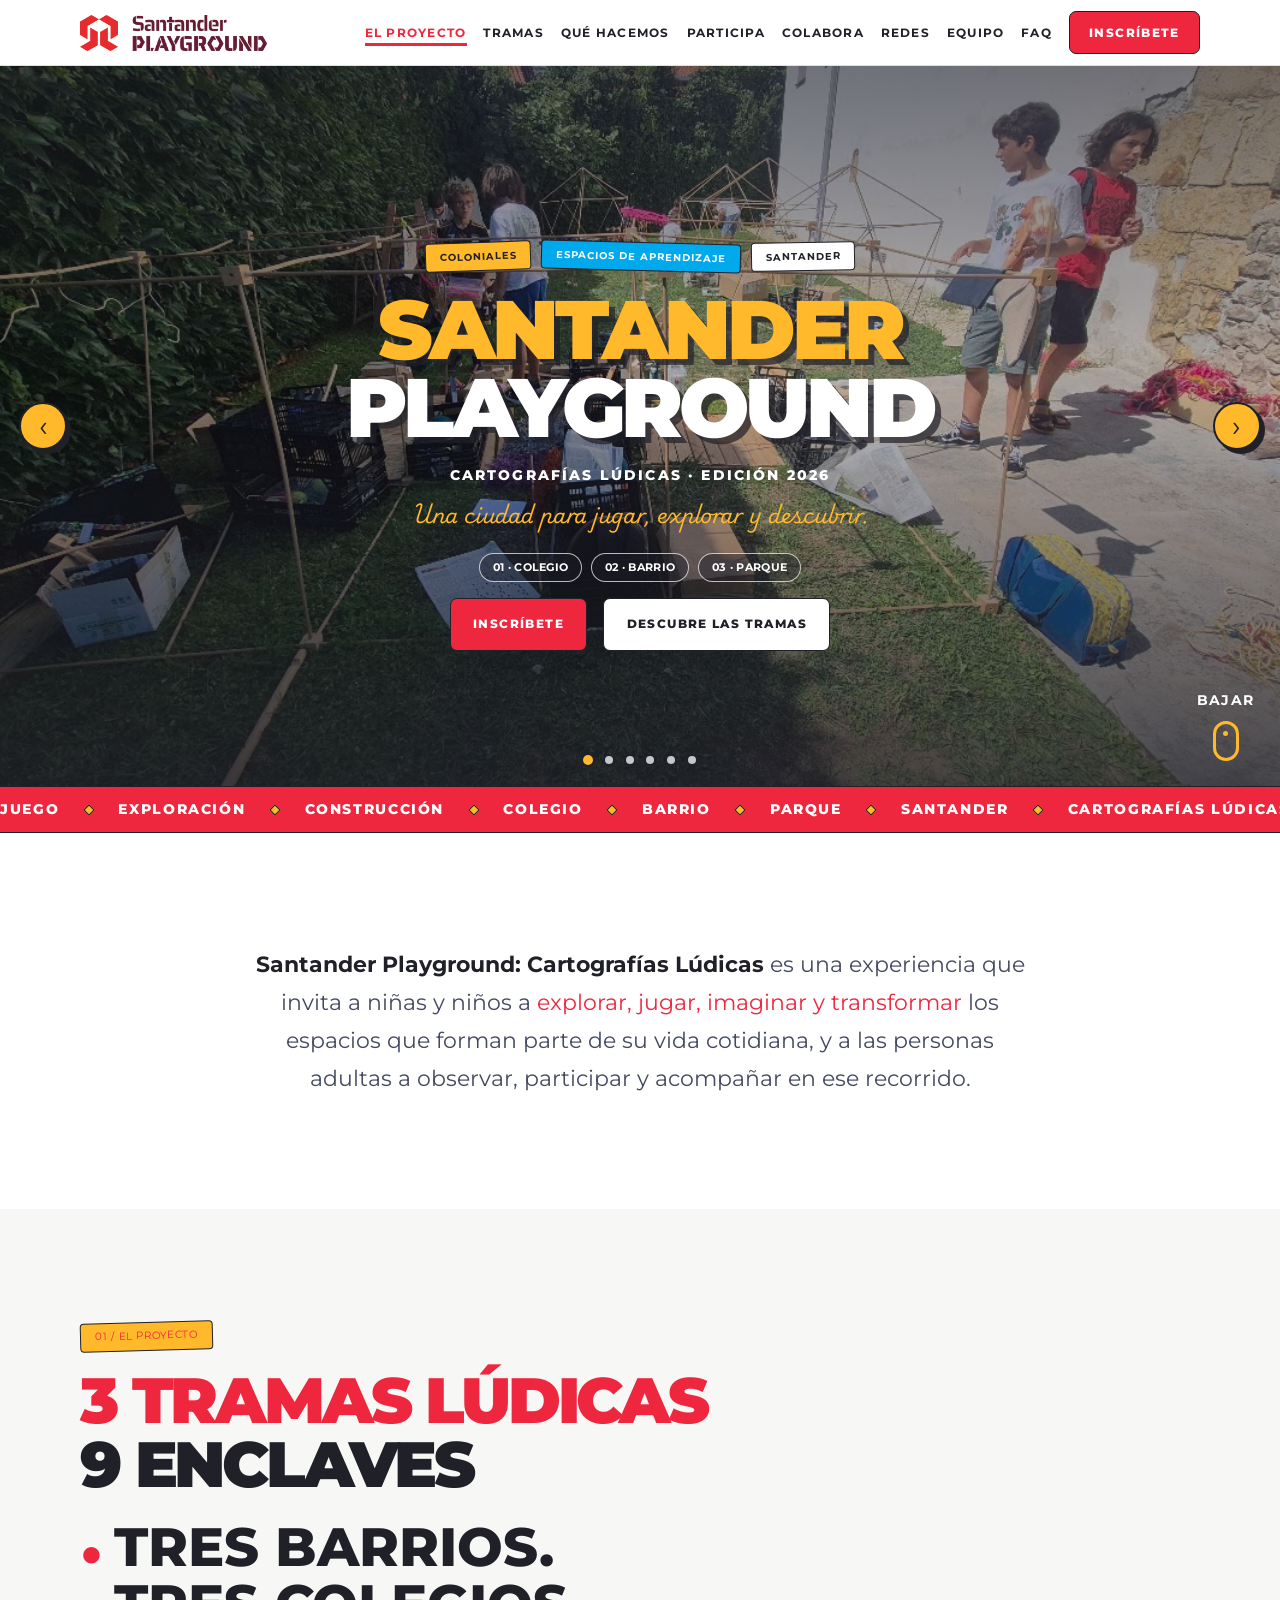
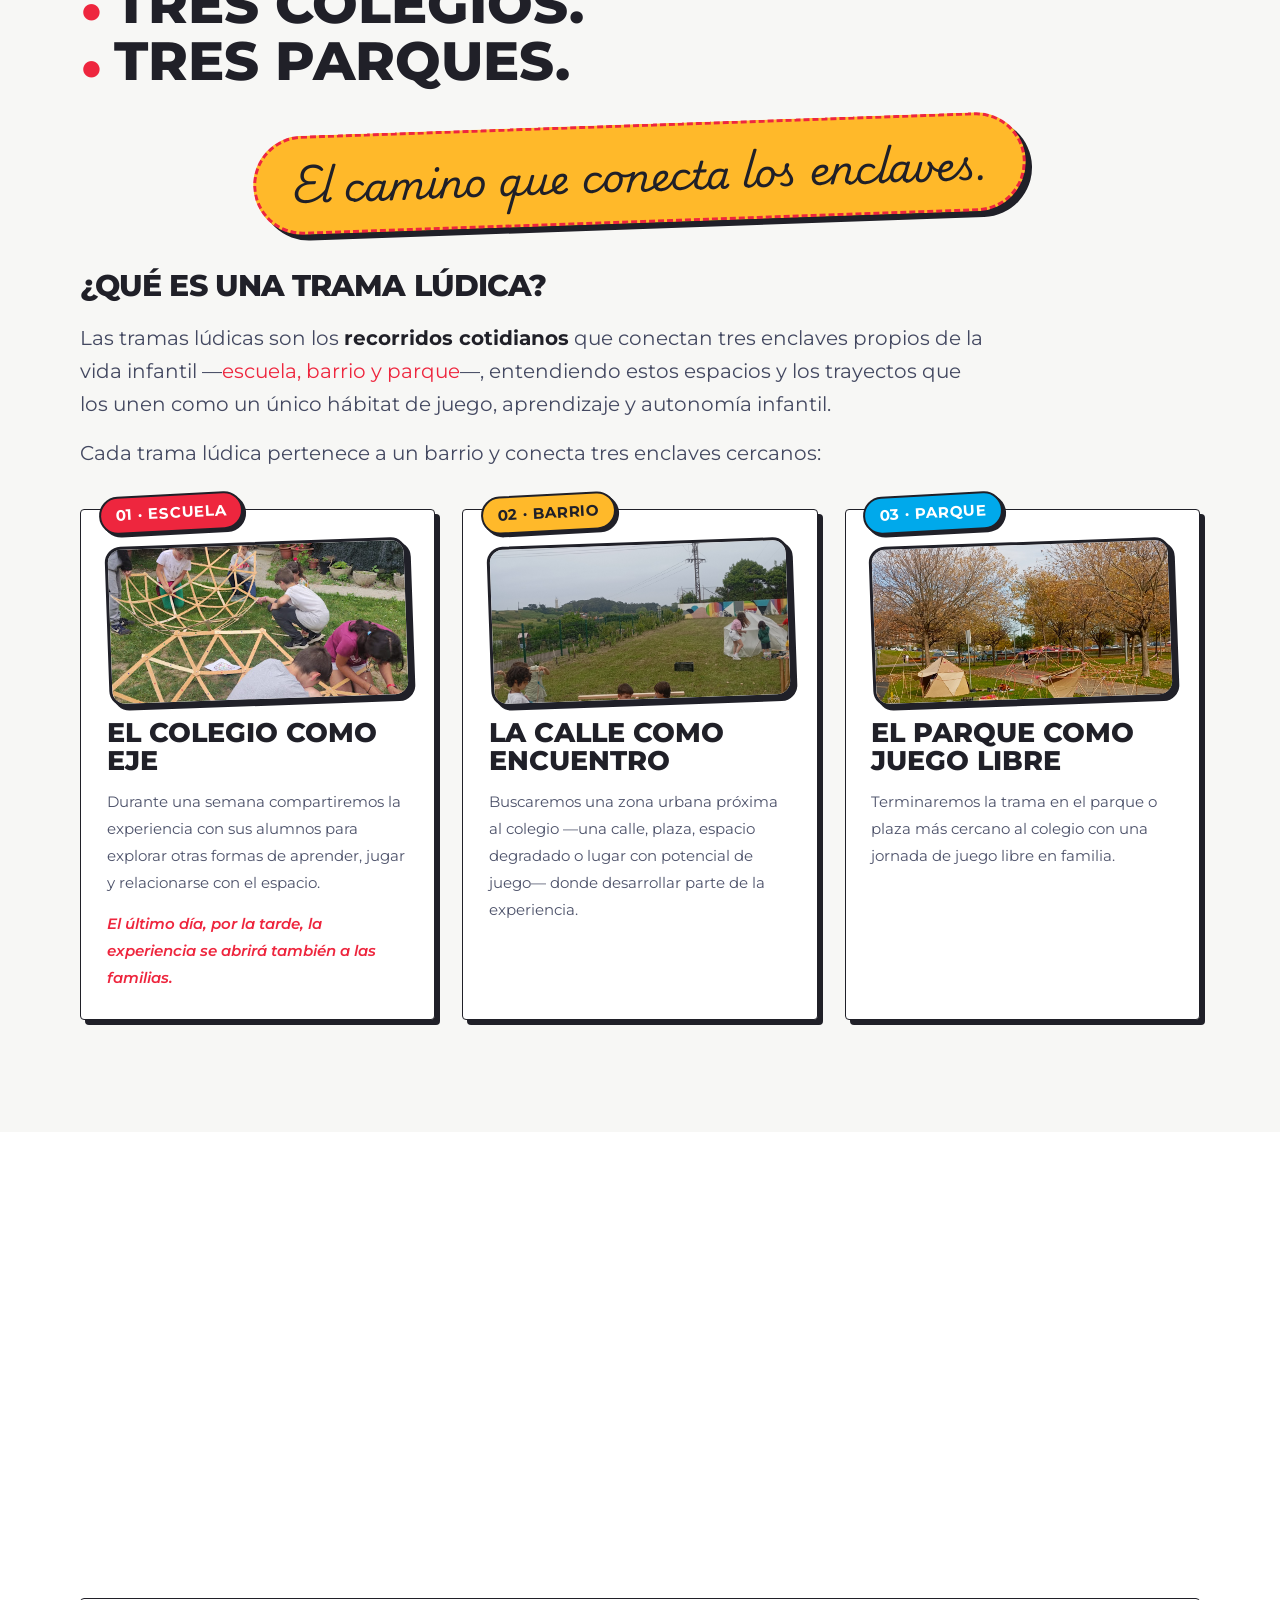
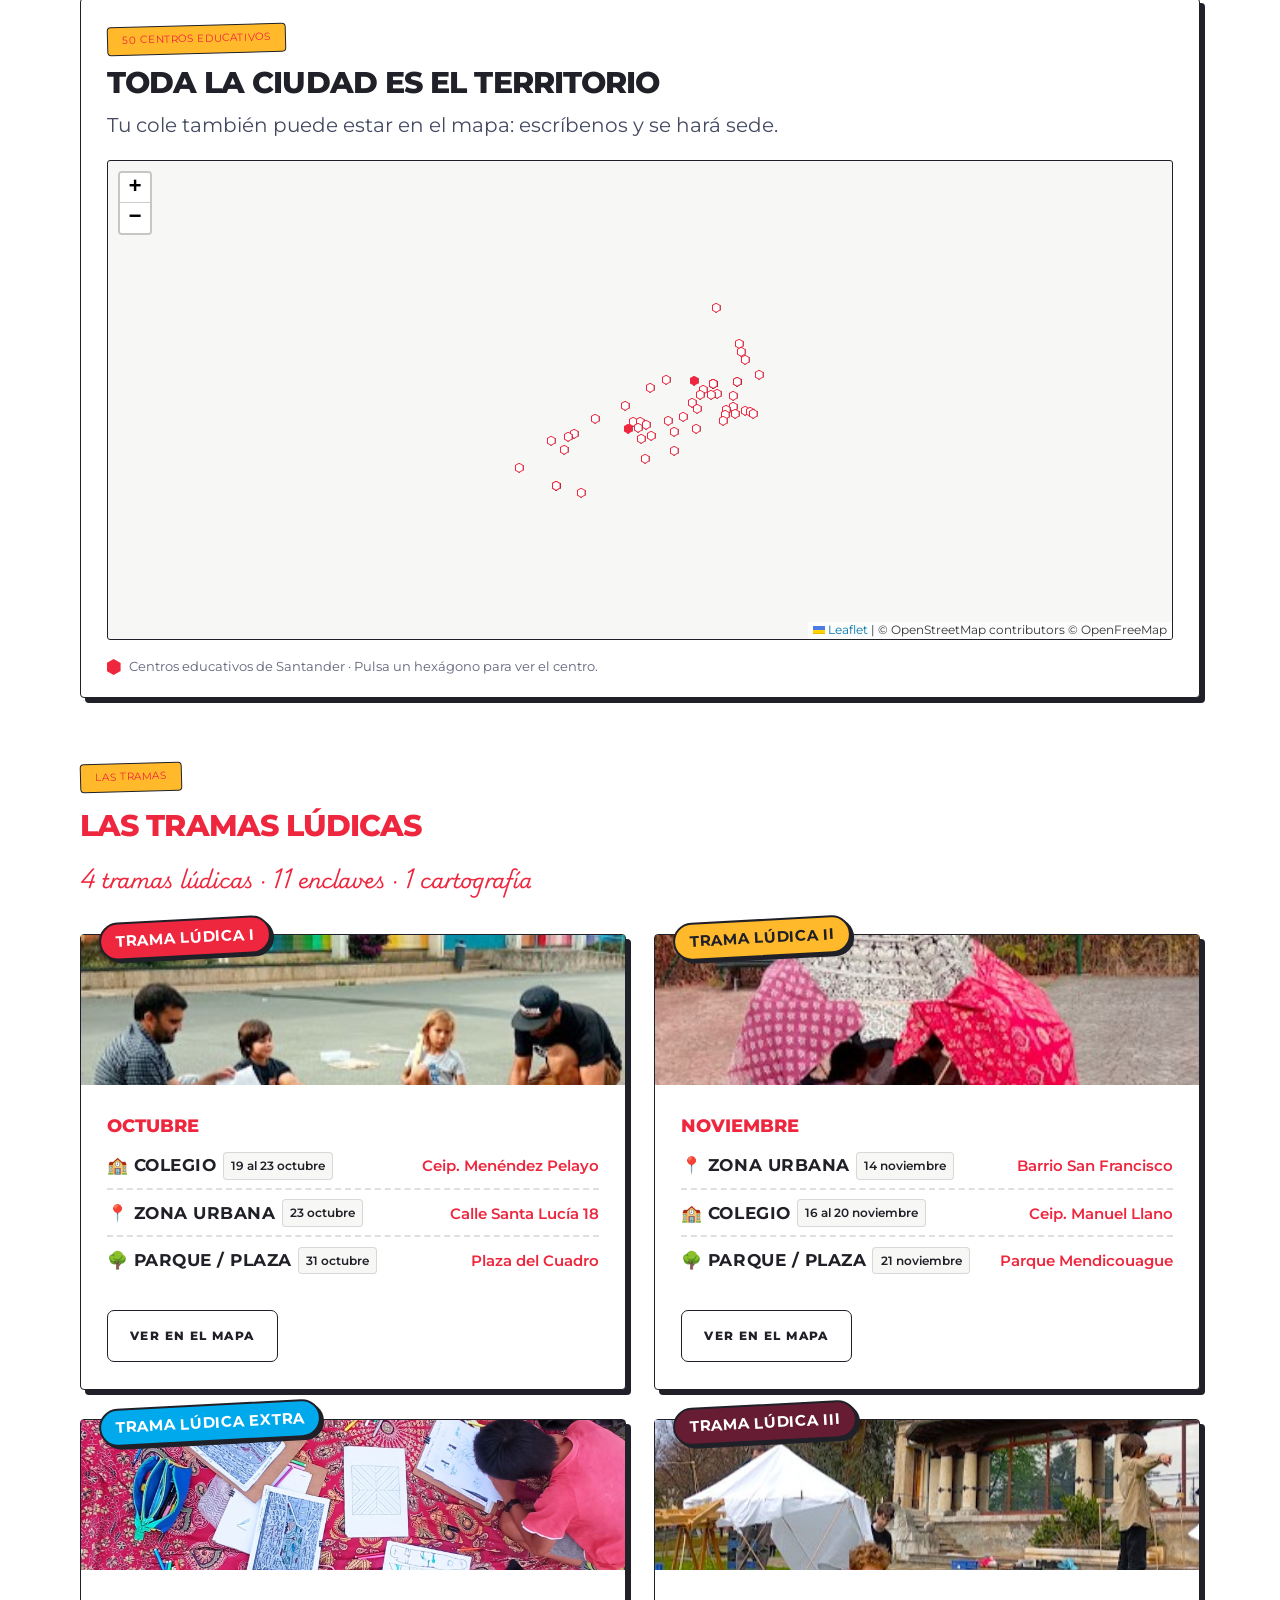
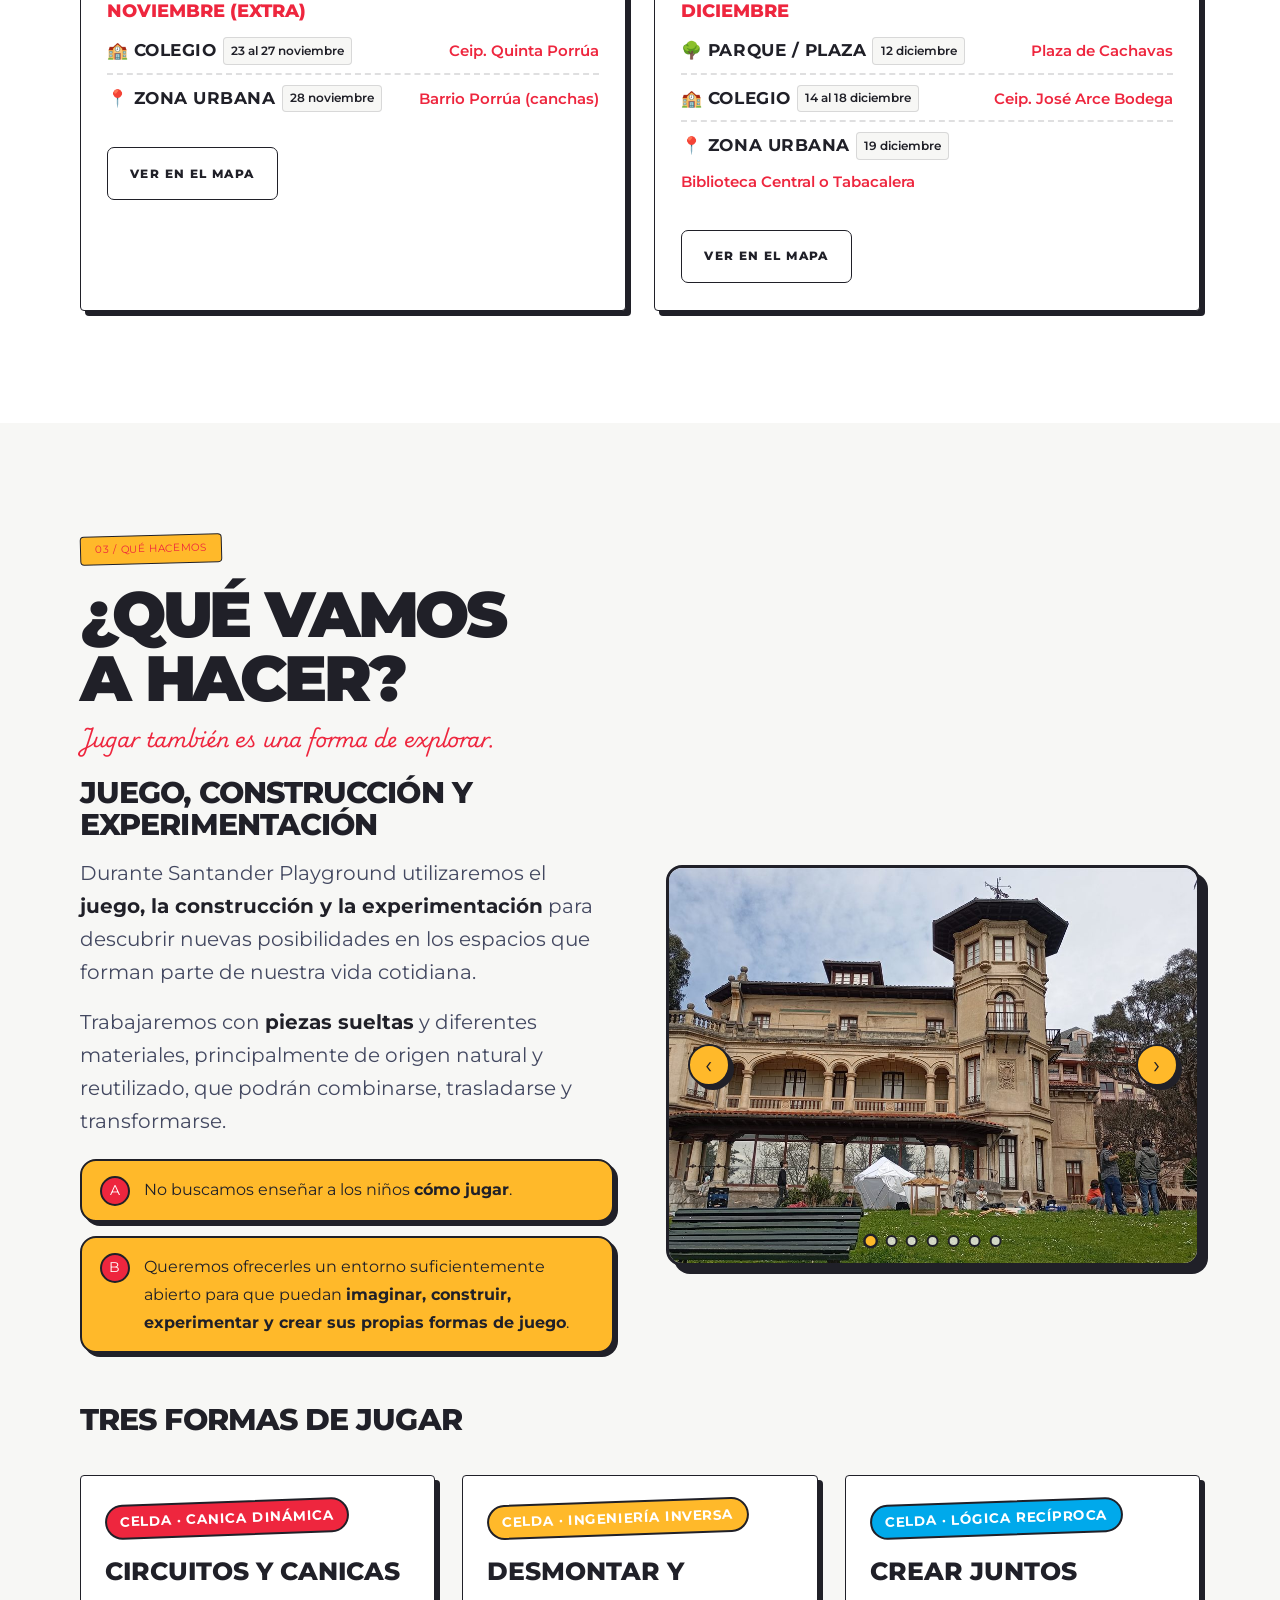
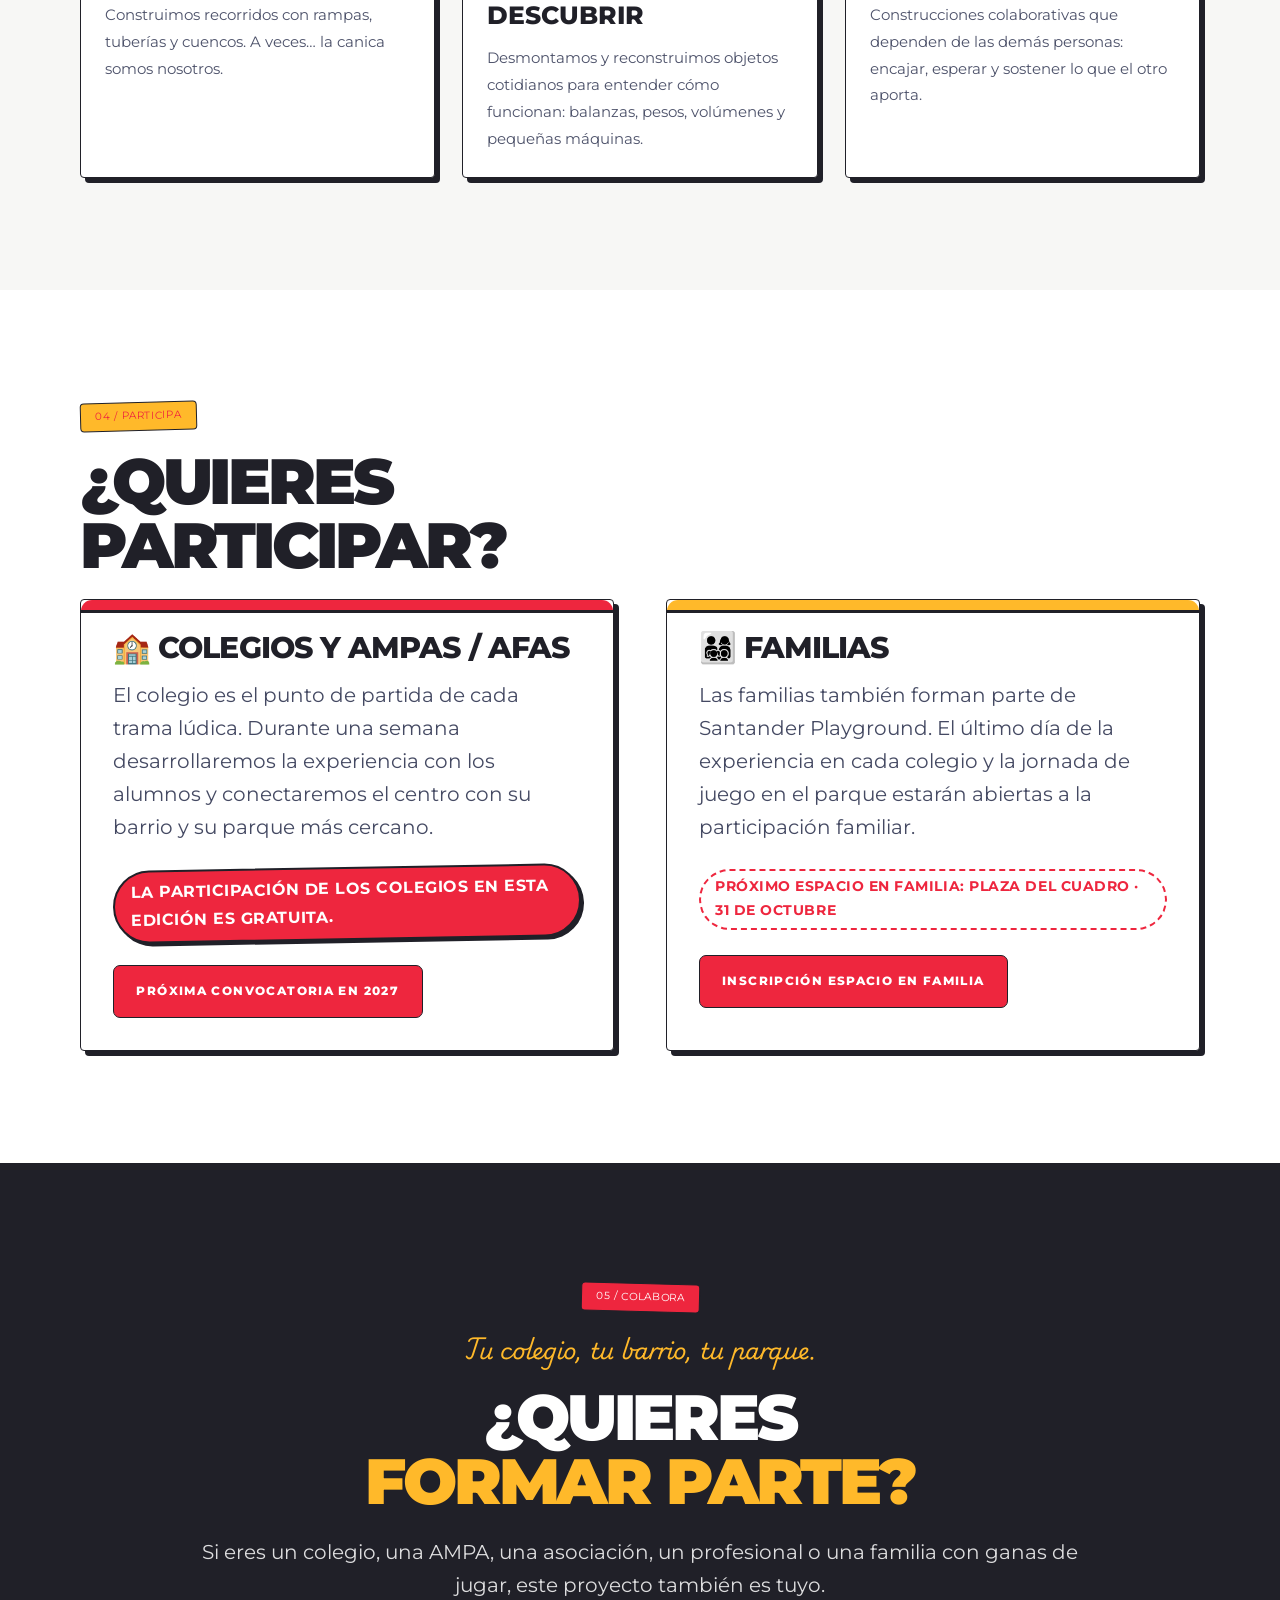
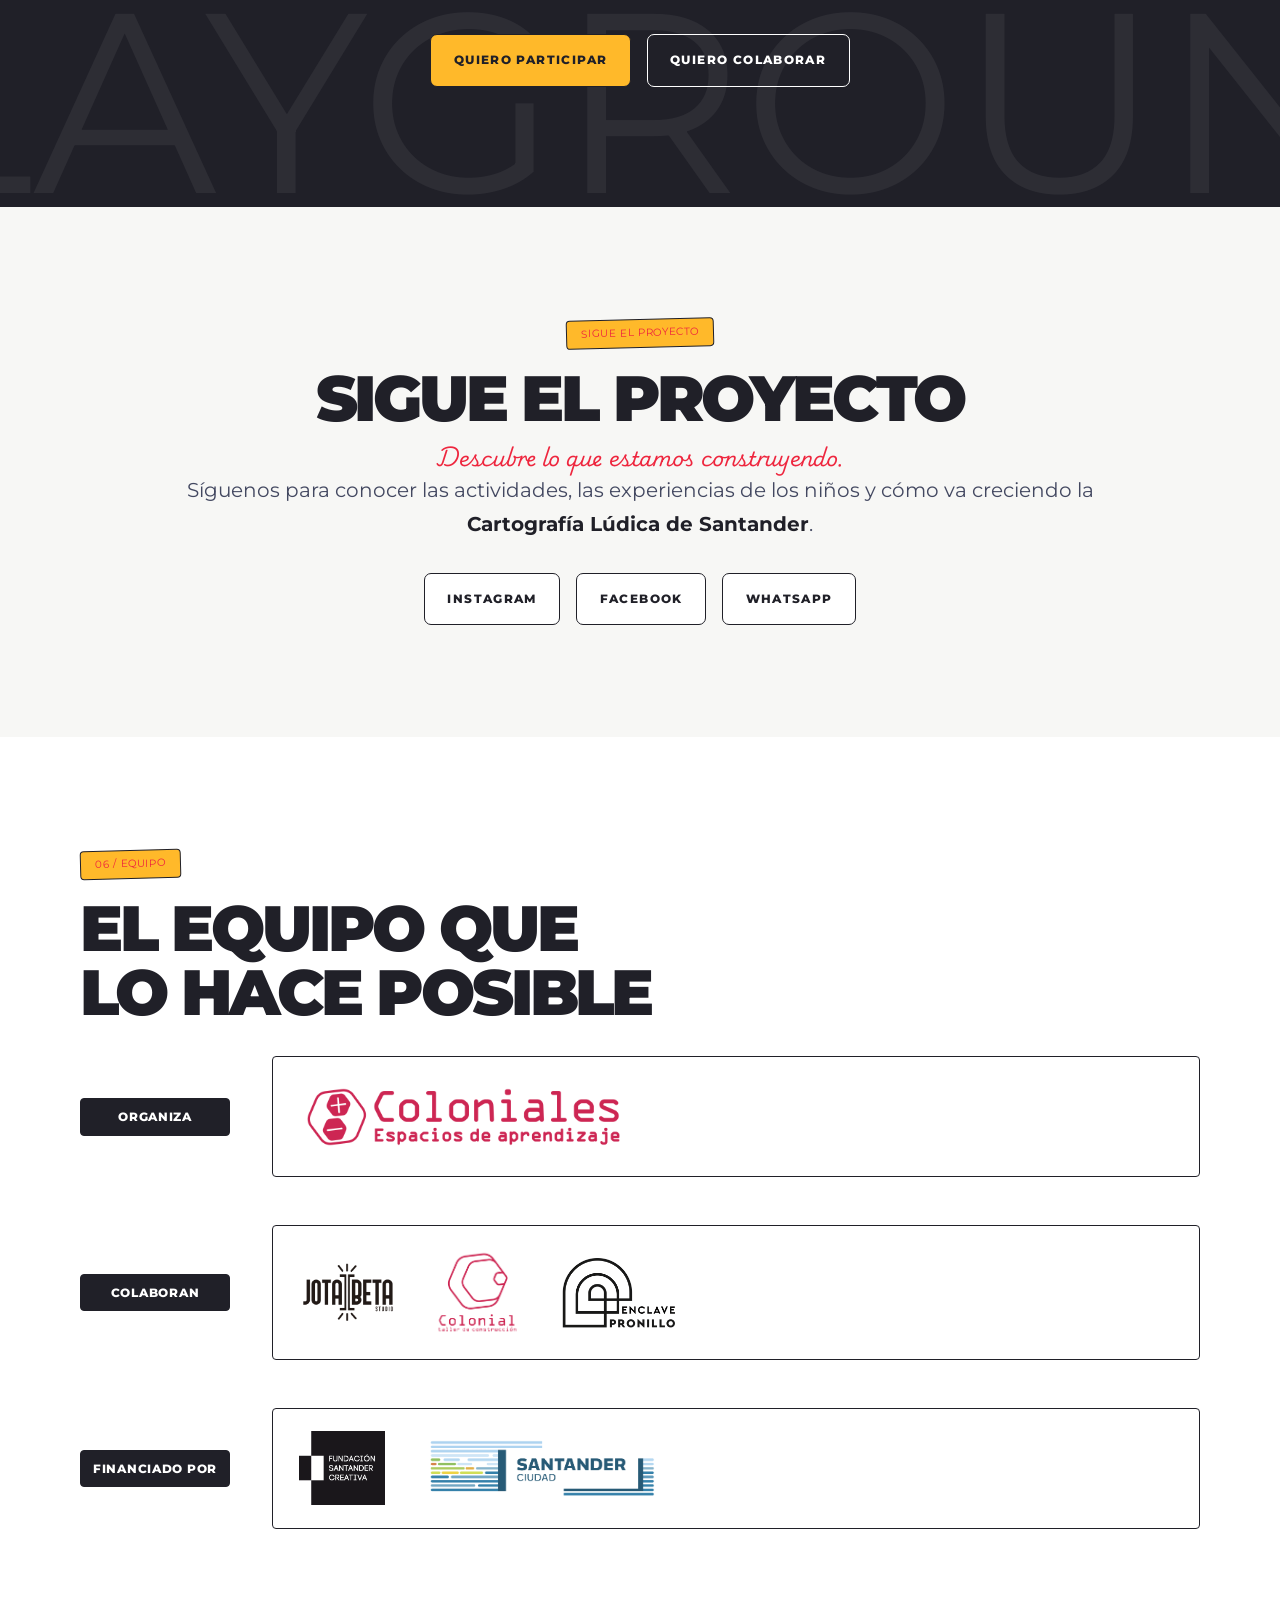
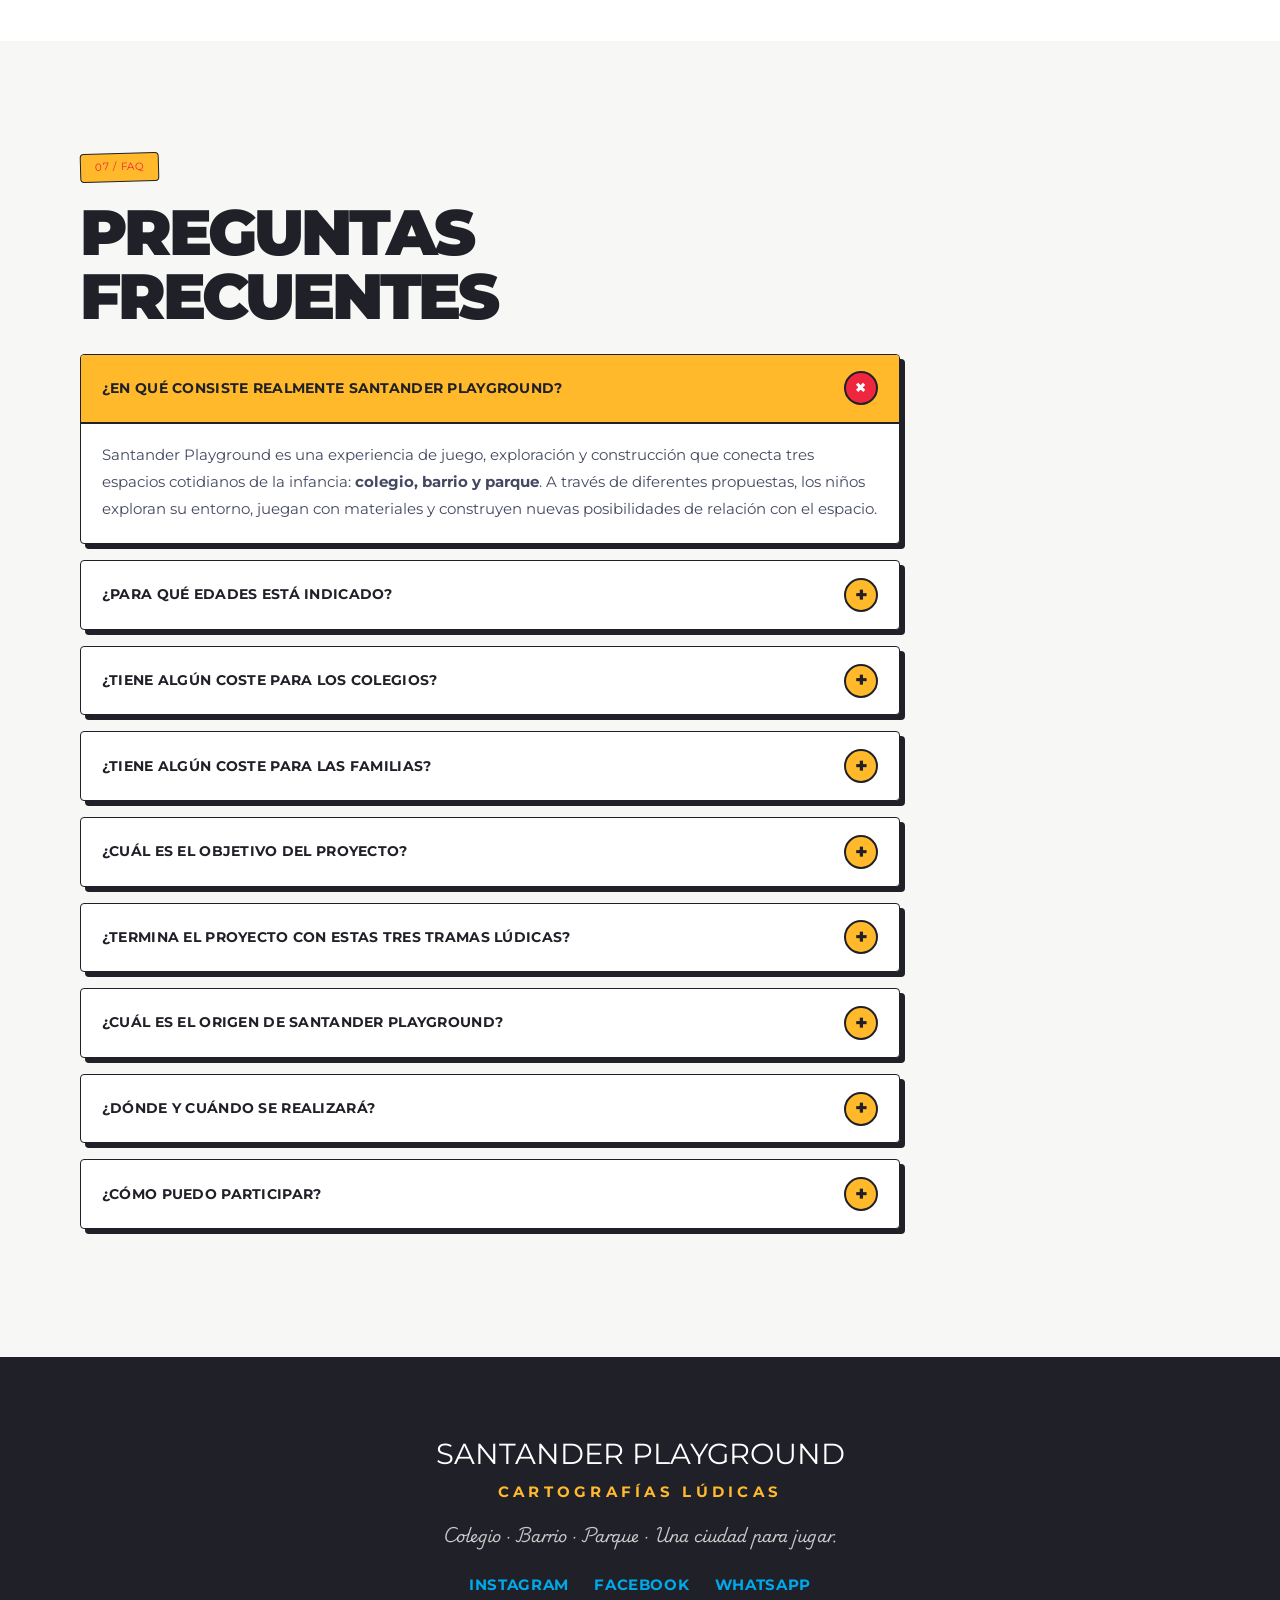
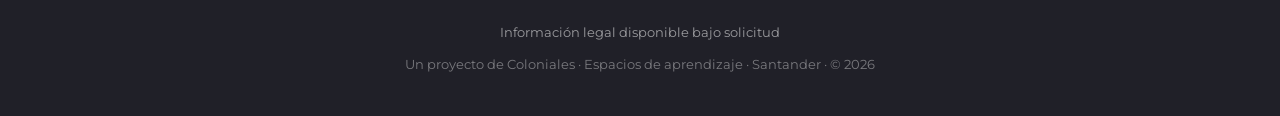
==== index.html @ 3231b9d2 "Actualizar logo, paleta de colores y tramas ludicas en formato 2x2" ====
<!DOCTYPE html>
<html lang="es">
<head>
  <meta charset="UTF-8">
  <!-- Google Tag Manager -->
  <script>(function(w,d,s,l,i){w[l]=w[l]||[];w[l].push({'gtm.start':
  new Date().getTime(),event:'gtm.js'});var f=d.getElementsByTagName(s)[0],
  j=d.createElement(s),dl=l!='dataLayer'?'&l='+l:'';j.async=true;j.src=
  'https://www.googletagmanager.com/gtm.js?id='+i+dl;f.parentNode.insertBefore(j,f);
  })(window,document,'script','dataLayer','GTM-P7KL7NVS');</script>
  <!-- End Google Tag Manager -->
  <meta name="viewport" content="width=device-width, initial-scale=1.0">
  <title>Santander Playground | Cartografías lúdicas en Santander</title>
  <meta name="description" content="Santander Playground convierte colegio, barrio y parque en espacios para jugar, explorar y construir. Descubre las Cartografías Lúdicas de Santander.">
  <meta name="theme-color" content="#ee263e">
  <link rel="icon" type="image/jpeg" href="img/favicon santanderplayground.jpg">
  <meta property="og:locale" content="es_ES">
  <meta property="og:title" content="Santander Playground · Cartografías Lúdicas">
  <meta property="og:description" content="Una ciudad para jugar, explorar y construir conectando colegio, barrio y parque en Santander.">
  <meta property="og:type" content="website">
  <link rel="preconnect" href="https://fonts.googleapis.com">
  <link rel="preconnect" href="https://fonts.gstatic.com" crossorigin>
  <link href="https://fonts.googleapis.com/css2?family=Montserrat:wght@400;500;600;700;800;900&family=Playwrite+NO:wght@300;400;500&display=swap" rel="stylesheet">
  <link rel="stylesheet" href="vendor/leaflet.css">
  <link rel="stylesheet" href="styles.css">
  <noscript><style>.spg-reveal { opacity: 1; transform: none; }</style></noscript>
</head>
<body>

  <!-- Google Tag Manager (noscript) -->
  <noscript><iframe src="https://www.googletagmanager.com/ns.html?id=GTM-P7KL7NVS"
  height="0" width="0" style="display:none;visibility:hidden"></iframe></noscript>
  <!-- End Google Tag Manager (noscript) -->

  <div class="spg-progress" aria-hidden="true"><span id="spg-progress-bar"></span></div>

  <header class="spg-header" id="top">
    <div class="spg-inner spg-header-in">
      <a class="spg-logo" href="#top" aria-label="Santander Playground, volver arriba">
        <img class="spg-logo-img" src="img/logo-santander-playground.png" alt="Santander Playground" width="187" height="36">
      </a>
      <nav class="spg-nav" aria-label="Principal">
        <a href="#intro">El proyecto</a>
        <a href="#tramas">Tramas</a>
        <a href="#actividades">Qué hacemos</a>
        <a href="#participa">Participa</a>
        <a href="#colabora">Colabora</a>
        <a href="#redes">Redes</a>
        <a href="#equipo">Equipo</a>
        <a href="#faq">FAQ</a>
        <a class="spg-btn spg-btn-solid spg-nav-cta" href="https://docs.google.com/forms/d/e/1FAIpQLSfJ0zHx-keWyES4x0sZFqMzz6pPYi5Sbl81G3pccUPG_X1LoQ/viewform?usp=header" target="_blank" rel="noopener">Inscríbete</a>
      </nav>
      <button class="spg-hamburger" aria-label="Abrir menú" aria-expanded="false" aria-controls="spg-overlay">
        <span class="spg-hamburger-lines"><i></i><i></i><i></i></span>
        <span class="spg-hamburger-txt">Menú</span>
      </button>
    </div>
  </header>

  <div class="spg-overlay" id="spg-overlay" aria-hidden="true">
    <button class="spg-overlay-close" aria-label="Cerrar menú">Cerrar</button>
    <nav class="spg-overlay-nav" aria-label="Menú móvil">
      <a href="#intro">El proyecto</a>
      <a href="#tramas">Tramas</a>
      <a href="#actividades">Qué hacemos</a>
      <a href="#participa">Participa</a>
      <a href="#colabora">Colabora</a>
      <a href="#redes">Redes</a>
      <a href="#equipo">Equipo</a>
      <a href="#faq">FAQ</a>
      <a class="spg-btn spg-btn-solid spg-overlay-cta" href="https://docs.google.com/forms/d/e/1FAIpQLSfJ0zHx-keWyES4x0sZFqMzz6pPYi5Sbl81G3pccUPG_X1LoQ/viewform?usp=header" target="_blank" rel="noopener">Inscríbete</a>
    </nav>
    <div class="spg-overlay-social">
      <a href="https://www.instagram.com/santanderplayground" target="_blank" rel="noopener">Instagram</a>
      <a href="https://www.facebook.com/santanderplayground/" target="_blank" rel="noopener">Facebook</a>
      <a href="https://wa.me/34625039565" target="_blank" rel="noopener">WhatsApp</a>
    </div>
  </div>

  <main>

    <section class="spg-hero" aria-label="Portada">
      <div class="spg-carousel spg-carousel-hero" data-carousel>
        <div class="spg-carousel-track">
          <figure class="spg-carousel-item is-active"><img src="img/carrusel hero/20260902_130438.jpg" alt="Juego y exploración en Santander Playground" fetchpriority="high"><img src="imagen spg/log carrusel.png" alt="Log Carrusel" class="spg-carousel-overlay"></figure>
          <figure class="spg-carousel-item"><img src="img/carrusel hero/20260902_130531.jpg" alt="Construcción colectiva en Santander Playground"><img src="imagen spg/log carrusel.png" alt="Log Carrusel" class="spg-carousel-overlay"></figure>
          <figure class="spg-carousel-item"><img src="img/carrusel hero/20260902_135331.jpg" alt="Exploración del territorio urbano en Santander"></figure>
          <figure class="spg-carousel-item"><img src="img/carrusel hero/IMG_20220225_125417.jpg" alt="Niños jugando con piezas sueltas"></figure>
          <figure class="spg-carousel-item"><img src="img/carrusel hero/IMG_20220812_131611.jpg" alt="Actividad de juego en un espacio público"></figure>
          <figure class="spg-carousel-item"><img src="img/carrusel hero/IMG_20241116_144423.jpg" alt="Experiencia de construcción y juego"></figure>
        </div>
        <button class="spg-carousel-arrow spg-carousel-prev" aria-label="Imagen anterior">‹</button>
        <button class="spg-carousel-arrow spg-carousel-next" aria-label="Imagen siguiente">›</button>
        <div class="spg-carousel-dots">
          <button class="spg-carousel-dot is-active" aria-label="Imagen 1"></button>
          <button class="spg-carousel-dot" aria-label="Imagen 2"></button>
          <button class="spg-carousel-dot" aria-label="Imagen 3"></button>
          <button class="spg-carousel-dot" aria-label="Imagen 4"></button>
          <button class="spg-carousel-dot" aria-label="Imagen 5"></button>
          <button class="spg-carousel-dot" aria-label="Imagen 6"></button>
        </div>
      </div>
      <div class="spg-hero-shade" aria-hidden="true"></div>
      <div class="spg-inner spg-hero-in">
        <div class="spg-hero-copy spg-reveal">
          <p class="spg-kicker">
            <span class="spg-sticker spg-sticker-yellow">Coloniales</span>
            <span class="spg-sticker spg-sticker-cyan">Espacios de aprendizaje</span>
            <span class="spg-sticker spg-sticker-paper">Santander</span>
          </p>
          <h1>
            <span class="spg-stencil-accent">Santander</span><br>
            PLAYGROUND
          </h1>
          <p class="spg-hero-sub">CARTOGRAFÍAS LÚDICAS · EDICIÓN 2026</p>
          <p class="spg-hand spg-hero-hand">Una ciudad para jugar, explorar y descubrir.</p>
          <p class="spg-chips" aria-label="Tres enclaves">
            <span>01 · Colegio</span>
            <span>02 · Barrio</span>
            <span>03 · Parque</span>
          </p>
          <div class="spg-actions">
            <a class="spg-btn spg-btn-solid" href="https://docs.google.com/forms/d/e/1FAIpQLSfJ0zHx-keWyES4x0sZFqMzz6pPYi5Sbl81G3pccUPG_X1LoQ/viewform?usp=header" target="_blank" rel="noopener">Inscríbete</a>
            <a class="spg-btn spg-btn-paper" href="#tramas">Descubre las tramas</a>
          </div>
        </div>
      </div>
      <a class="spg-scroll-hint" href="#intro" aria-label="Bajar a la introducción">
        <span>Bajar</span>
        <i></i>
      </a>
    </section>

    <div class="spg-marquee" aria-hidden="true">
      <div class="spg-marquee-track">
        <span>Juego</span><i></i><span>Exploración</span><i></i><span>Construcción</span><i></i>
        <span>Colegio</span><i></i><span>Barrio</span><i></i><span>Parque</span><i></i>
        <span>Santander</span><i></i><span>Cartografías lúdicas</span><i></i>
        <span>Juego</span><i></i><span>Exploración</span><i></i><span>Construcción</span><i></i>
        <span>Colegio</span><i></i><span>Barrio</span><i></i><span>Parque</span><i></i>
        <span>Santander</span><i></i><span>Cartografías lúdicas</span><i></i>
      </div>
    </div>

    <section id="intro" class="spg-section">
      <div class="spg-inner">
        <p class="spg-lead spg-lead-big spg-reveal">
          <strong>Santander Playground: Cartografías Lúdicas</strong> es una experiencia que invita a niñas y
          niños a <span class="spg-accent">explorar, jugar, imaginar y transformar</span> los espacios que
          forman parte de su vida cotidiana, y a las personas adultas a observar, participar y acompañar en
          ese recorrido.
        </p>
      </div>
    </section>

    <section class="spg-section spg-section-alt">
      <div class="spg-inner">
        <div class="spg-head spg-reveal">
          <span class="spg-num">01 / El proyecto</span>
          <h2 class="spg-h2">
            <span class="spg-accent">3 TRAMAS LÚDICAS</span><br>
            9 ENCLAVES
          </h2>
        </div>
        <div class="spg-big-lines spg-reveal">
          <span>Tres barrios.</span>
          <span>Tres colegios.</span>
          <span>Tres parques.</span>
        </div>
        <p class="spg-big-quote spg-reveal"><span class="spg-hand">El camino que conecta los enclaves.</span></p>
        <h3 class="spg-h3 spg-reveal">¿Qué es una trama lúdica?</h3>
        <p class="spg-lead spg-reveal">
          Las tramas lúdicas son los <strong>recorridos cotidianos</strong> que conectan tres enclaves propios
          de la vida infantil —<span class="spg-accent">escuela, barrio y parque</span>—, entendiendo estos
          espacios y los trayectos que los unen como un único hábitat de juego, aprendizaje y autonomía infantil.
        </p>
        <p class="spg-lead spg-reveal">Cada trama lúdica pertenece a un barrio y conecta tres enclaves cercanos:</p>
        <div class="spg-grid3">
          <article class="spg-card spg-reveal" style="--chip: var(--spg-fucsia); --delay: 0s">
            <span class="spg-chip">01 · Escuela</span>
            <span class="spg-card-icon" aria-hidden="true"><img src="img/cole mirones domo.jpg" alt=""></span>
            <h3>El colegio como eje</h3>
            <p>
              Durante una semana compartiremos la experiencia con sus alumnos para explorar otras formas de
              aprender, jugar y relacionarse con el espacio.
            </p>
            <p><em>El último día, por la tarde, la experiencia se abrirá también a las familias.</em></p>
          </article>
          <article class="spg-card spg-reveal" style="--chip: var(--spg-yellow); --delay: .1s">
            <span class="spg-chip">02 · Barrio</span>
            <span class="spg-card-icon" aria-hidden="true"><img src="img/toma la calle.jpg" alt=""></span>
            <h3>La calle como encuentro</h3>
            <p>
              Buscaremos una zona urbana próxima al colegio —una calle, plaza, espacio degradado o lugar con
              potencial de juego— donde desarrollar parte de la experiencia.
            </p>
          </article>
          <article class="spg-card spg-reveal" style="--chip: var(--spg-cyan); --delay: .2s">
            <span class="spg-chip">03 · Parque</span>
            <span class="spg-card-icon" aria-hidden="true"><img src="img/parque de las llamas.jpg" alt=""></span>
            <h3>El parque como juego libre</h3>
            <p>
              Terminaremos la trama en el parque o plaza más cercano al colegio con una jornada de juego libre
              en familia.
            </p>
          </article>
        </div>
      </div>
    </section>
<section id="tramas" class="spg-section">
      <div class="spg-inner">
        <div class="spg-head spg-reveal">
          <span class="spg-num">02 / La cartografía</span>
          <h2 class="spg-h2">UNA CARTOGRAFÍA<br>QUE CRECE<span class="spg-accent">.</span></h2>
          <p class="spg-hand spg-head-hand">Santander se dibuja jugando.</p>
        </div>
        <p class="spg-lead spg-reveal">
          Cada trama lúdica incorpora nuevos lugares, recorridos y experiencias. A medida que avancemos, el
          mapa irá creciendo y nos permitirá descubrir Santander desde una perspectiva diferente:
          <strong>la mirada de quienes la recorren cada día.</strong>
        </p>
        <div class="spg-map-block spg-reveal">
          <div class="spg-head spg-map-head">
            <span class="spg-num">50 CENTROS EDUCATIVOS</span>
            <h3 class="spg-h3">TODA LA CIUDAD ES EL TERRITORIO</h3>
          </div>
          <p class="spg-lead spg-map-lead">Tu cole también puede estar en el mapa: escríbenos y se hará sede.</p>
          <div id="spg-map" class="spg-map" role="application" aria-label="Mapa de los centros educativos de Santander"></div>
          <p class="spg-map-note">
            <span class="spg-legend-hex" aria-hidden="true"></span> Centros educativos de Santander ·
            Pulsa un hexágono para ver el centro.
          </p>
        </div>
        <div class="spg-head spg-trama-head spg-reveal">
          <span class="spg-num">Las tramas</span>
          <h3 class="spg-h3"><span class="spg-accent">LAS TRAMAS LÚDICAS</span></h3>
          <p class="spg-hand spg-head-hand">4 tramas lúdicas · 11 enclaves · 1 cartografía</p>
        </div>
        <div class="spg-grid2 spg-tramas">
          <!-- TRAMA 1: Octubre -->
          <article class="spg-card spg-trama spg-reveal" style="--chip: var(--spg-fucsia); --delay: 0s">
            <span class="spg-chip">Trama lúdica I</span>
            <figure class="spg-trama-img"><img src="img/cole.jpg" alt="Trama lúdica I - Octubre"></figure>
            <h3><span class="spg-trama-entre">Octubre</span></h3>
            <div class="spg-trama-rows">
              <p>
                <span class="spg-t-row">🏫 Colegio <small class="spg-t-date">19 al 23 octubre</small></span>
                <em class="spg-t-val">Ceip. Menéndez Pelayo</em>
              </p>
              <p>
                <span class="spg-t-row">📍 Zona urbana <small class="spg-t-date">23 octubre</small></span>
                <em class="spg-t-val">Calle Santa Lucía 18</em>
              </p>
              <p>
                <span class="spg-t-row">🌳 Parque / plaza <small class="spg-t-date">31 octubre</small></span>
                <em class="spg-t-val">Plaza del Cuadro</em>
              </p>
            </div>
            <a class="spg-btn spg-btn-ghost" href="#spg-map">Ver en el mapa</a>
          </article>

          <!-- TRAMA 2: Noviembre -->
          <article class="spg-card spg-trama spg-reveal" style="--chip: var(--spg-yellow); --delay: .1s">
            <span class="spg-chip">Trama lúdica II</span>
            <figure class="spg-trama-img"><img src="img/Calle.jpg" alt="Trama lúdica II - Noviembre"></figure>
            <h3><span class="spg-trama-entre">Noviembre</span></h3>
            <div class="spg-trama-rows">
              <p>
                <span class="spg-t-row">📍 Zona urbana <small class="spg-t-date">14 noviembre</small></span>
                <em class="spg-t-val">Barrio San Francisco</em>
              </p>
              <p>
                <span class="spg-t-row">🏫 Colegio <small class="spg-t-date">16 al 20 noviembre</small></span>
                <em class="spg-t-val">Ceip. Manuel Llano</em>
              </p>
              <p>
                <span class="spg-t-row">🌳 Parque / plaza <small class="spg-t-date">21 noviembre</small></span>
                <em class="spg-t-val">Parque Mendicouague</em>
              </p>
            </div>
            <a class="spg-btn spg-btn-ghost" href="#spg-map">Ver en el mapa</a>
          </article>

          <!-- TRAMA EXTRA: Noviembre -->
          <article class="spg-card spg-trama spg-reveal" style="--chip: var(--spg-cyan); --delay: .15s">
            <span class="spg-chip">Trama lúdica Extra</span>
            <figure class="spg-trama-img"><img src="img/aula toma la calle.jpg" alt="Trama lúdica Extra - Noviembre"></figure>
            <h3><span class="spg-trama-entre">Noviembre (Extra)</span></h3>
            <div class="spg-trama-rows">
              <p>
                <span class="spg-t-row">🏫 Colegio <small class="spg-t-date">23 al 27 noviembre</small></span>
                <em class="spg-t-val">Ceip. Quinta Porrúa</em>
              </p>
              <p>
                <span class="spg-t-row">📍 Zona urbana <small class="spg-t-date">28 noviembre</small></span>
                <em class="spg-t-val">Barrio Porrúa (canchas)</em>
              </p>
            </div>
            <a class="spg-btn spg-btn-ghost" href="#spg-map">Ver en el mapa</a>
          </article>

          <!-- TRAMA 3: Diciembre -->
          <article class="spg-card spg-trama spg-reveal" style="--chip: var(--spg-fucsia-dark); --delay: .2s">
            <span class="spg-chip">Trama lúdica III</span>
            <figure class="spg-trama-img"><img src="img/parque de altamira.jpg" alt="Trama lúdica III - Diciembre"></figure>
            <h3><span class="spg-trama-entre">Diciembre</span></h3>
            <div class="spg-trama-rows">
              <p>
                <span class="spg-t-row">🌳 Parque / plaza <small class="spg-t-date">12 diciembre</small></span>
                <em class="spg-t-val">Plaza de Cachavas</em>
              </p>
              <p>
                <span class="spg-t-row">🏫 Colegio <small class="spg-t-date">14 al 18 diciembre</small></span>
                <em class="spg-t-val">Ceip. José Arce Bodega</em>
              </p>
              <p>
                <span class="spg-t-row">📍 Zona urbana <small class="spg-t-date">19 diciembre</small></span>
                <em class="spg-t-val">Biblioteca Central o Tabacalera</em>
              </p>
            </div>
            <a class="spg-btn spg-btn-ghost" href="#spg-map">Ver en el mapa</a>
          </article>
        </div>
      </div>
    </section>
<section id="actividades" class="spg-section spg-section-alt">
      <div class="spg-inner">
        <div class="spg-head spg-reveal">
          <span class="spg-num">03 / Qué hacemos</span>
          <h2 class="spg-h2">¿QUÉ VAMOS<br>A HACER?</h2>
          <p class="spg-hand spg-head-hand">Jugar también es una forma de explorar.</p>
        </div>
        <div class="spg-split">
          <div class="spg-panel spg-reveal">
            <h3 class="spg-h3">Juego, construcción y experimentación</h3>
            <p class="spg-lead">
              Durante Santander Playground utilizaremos el <strong>juego, la construcción y la experimentación</strong>
              para descubrir nuevas posibilidades en los espacios que forman parte de nuestra vida cotidiana.
            </p>
            <p class="spg-lead">
              Trabajaremos con <strong>piezas sueltas</strong> y diferentes materiales, principalmente de origen
              natural y reutilizado, que podrán combinarse, trasladarse y transformarse.
            </p>
            <div class="spg-feature-list">
              <div class="spg-feature">
                <span class="spg-feature-n">A</span>
                <p>No buscamos enseñar a los niños <strong>cómo jugar</strong>.</p>
              </div>
              <div class="spg-feature">
                <span class="spg-feature-n">B</span>
                <p>Queremos ofrecerles un entorno suficientemente abierto para que puedan
                <strong>imaginar, construir, experimentar y crear sus propias formas de juego</strong>.</p>
              </div>
            </div>
          </div>
          <figure class="spg-panel spg-panel-img spg-reveal" style="--delay:.1s">
            <div class="spg-carousel spg-carousel-panel" data-carousel>
              <div class="spg-carousel-track">
                <figure class="spg-carousel-item is-active"><img src="img/gal-1.jpg" alt="Construcción con piezas sueltas"></figure>
                <figure class="spg-carousel-item"><img src="img/gal-2.jpg" alt="Momento de juego de Santander Playground"></figure>
                <figure class="spg-carousel-item"><img src="img/gal-3.jpg" alt="Exploración del espacio"></figure>
                <figure class="spg-carousel-item"><img src="img/gal-4.jpg" alt="Construcción con materiales naturales"></figure>
                <figure class="spg-carousel-item"><img src="img/gal-5.jpg" alt="Experimento y construcción"></figure>
                <figure class="spg-carousel-item"><img src="img/gal-6.jpg" alt="Infancia jugando en el enclave"></figure>
                <figure class="spg-carousel-item"><img src="img/gal-7.jpg" alt="Momentos de la experiencia"></figure>
              </div>
              <button class="spg-carousel-arrow spg-carousel-prev" aria-label="Foto anterior">‹</button>
              <button class="spg-carousel-arrow spg-carousel-next" aria-label="Foto siguiente">›</button>
              <div class="spg-carousel-dots">
                <button class="spg-carousel-dot is-active" aria-label="Foto 1"></button>
                <button class="spg-carousel-dot" aria-label="Foto 2"></button>
                <button class="spg-carousel-dot" aria-label="Foto 3"></button>
                <button class="spg-carousel-dot" aria-label="Foto 4"></button>
                <button class="spg-carousel-dot" aria-label="Foto 5"></button>
                <button class="spg-carousel-dot" aria-label="Foto 6"></button>
                <button class="spg-carousel-dot" aria-label="Foto 7"></button>
              </div>
            </div>
          </figure>
        </div>
        <h3 class="spg-h3 spg-celdas-title spg-reveal">Tres formas de jugar</h3>
        <div class="spg-grid3 spg-celdas">
          <article class="spg-cel spg-reveal" style="--chip: var(--spg-fucsia); --delay: 0s">
            <span class="spg-cel-n">Celda · Canica dinámica</span>
            <h3>Circuitos y canicas</h3>
            <p>Construimos recorridos con rampas, tuberías y cuencos. A veces… la canica somos nosotros.</p>
          </article>
          <article class="spg-cel spg-reveal" style="--chip: var(--spg-yellow); --delay: .1s">
            <span class="spg-cel-n">Celda · Ingeniería inversa</span>
            <h3>Desmontar y descubrir</h3>
            <p>Desmontamos y reconstruimos objetos cotidianos para entender cómo funcionan: balanzas, pesos, volúmenes y pequeñas máquinas.</p>
          </article>
          <article class="spg-cel spg-reveal" style="--chip: var(--spg-cyan); --delay: .2s">
            <span class="spg-cel-n">Celda · Lógica recíproca</span>
            <h3>Crear juntos</h3>
            <p>Construcciones colaborativas que dependen de las demás personas: encajar, esperar y sostener lo que el otro aporta.</p>
          </article>
        </div>
      </div>
    </section>

    <section id="participa" class="spg-section">
      <div class="spg-inner">
        <div class="spg-head spg-reveal">
          <span class="spg-num">04 / Participa</span>
          <h2 class="spg-h2">¿QUIERES<br>PARTICIPAR?</h2>
        </div>
        <div class="spg-split spg-panels">
          <article class="spg-panel spg-panel-card spg-reveal" style="--chip: var(--spg-fucsia)">
            <h3 class="spg-h3">🏫 Colegios y AMPAs / AFAs</h3>
            <p class="spg-lead">
              El colegio es el punto de partida de cada trama lúdica. Durante una semana desarrollaremos la
              experiencia con los alumnos y conectaremos el centro con su barrio y su parque más cercano.
            </p>
            <p class="spg-note-free">La participación de los colegios en esta edición es gratuita.</p>
            <a class="spg-btn spg-btn-solid" href="https://docs.google.com/forms/d/e/1FAIpQLSfJ0zHx-keWyES4x0sZFqMzz6pPYi5Sbl81G3pccUPG_X1LoQ/viewform?usp=header" target="_blank" rel="noopener">Próxima convocatoria en 2027</a>
          </article>
          <article class="spg-panel spg-panel-card spg-reveal" style="--chip: var(--spg-yellow); --delay:.1s">
            <h3 class="spg-h3">👨‍👩‍👧‍👦 Familias</h3>
            <p class="spg-lead">
              Las familias también forman parte de Santander Playground. El último día de la experiencia en cada
              colegio y la jornada de juego en el parque estarán abiertas a la participación familiar.
            </p>
            <p class="spg-meta-tag"><strong>Próximo espacio en familia:</strong> Plaza del Cuadro · 31 de octubre</p>
            <a class="spg-btn spg-btn-solid" href="https://forms.gle/LoBWi9qYBGEmH1C3A" target="_blank" rel="noopener">Inscripción espacio en familia</a>
          </article>
        </div>
      </div>
    </section>
    <section id="colabora" class="spg-band">
      <div class="spg-inner">
        <span class="spg-num spg-num-band">05 / Colabora</span>
        <p class="spg-hand spg-hand-band">Tu colegio, tu barrio, tu parque.</p>
        <h2 class="spg-h2">¿QUIERES<br><span class="spg-accent">FORMAR PARTE?</span></h2>
        <p class="spg-lead spg-lead-band">
          Si eres un colegio, una AMPA, una asociación, un profesional o una familia con ganas de jugar,
          este proyecto también es tuyo.
        </p>
        <div class="spg-actions">
          <a class="spg-btn spg-btn-sun" href="https://docs.google.com/forms/d/e/1FAIpQLSfJ0zHx-keWyES4x0sZFqMzz6pPYi5Sbl81G3pccUPG_X1LoQ/viewform?usp=header" target="_blank" rel="noopener">Quiero participar</a>
          <a class="spg-btn spg-btn-line" href="https://wa.me/34625039565?text=Quiero%20colaborar" target="_blank" rel="noopener">Quiero colaborar</a>
        </div>
      </div>
    </section>
<section id="redes" class="spg-section spg-section-alt spg-follow">
      <div class="spg-inner spg-follow-in">
        <div class="spg-head spg-reveal">
          <span class="spg-num">Sigue el proyecto</span>
          <h2 class="spg-h2">SIGUE EL PROYECTO</h2>
          <p class="spg-hand spg-head-hand">Descubre lo que estamos construyendo.</p>
        </div>
        <p class="spg-lead spg-reveal">
          Síguenos para conocer las actividades, las experiencias de los niños y cómo va creciendo la
          <strong>Cartografía Lúdica de Santander</strong>.
        </p>
        <div class="spg-social spg-reveal">
          <a class="spg-btn spg-btn-ghost" href="https://www.instagram.com/santanderplayground" target="_blank" rel="noopener">Instagram</a>
          <a class="spg-btn spg-btn-ghost" href="https://www.facebook.com/santanderplayground/" target="_blank" rel="noopener">Facebook</a>
          <a class="spg-btn spg-btn-ghost" href="https://wa.me/34625039565" target="_blank" rel="noopener">WhatsApp</a>
        </div>
      </div>
    </section>

    <section id="equipo" class="spg-section">
      <div class="spg-inner">
        <div class="spg-head spg-reveal">
          <span class="spg-num">06 / Equipo</span>
          <h2 class="spg-h2">EL EQUIPO QUE<br>LO HACE POSIBLE</h2>
        </div>
        <div class="spg-logos">
          <div class="spg-logo-row spg-reveal">
            <span class="spg-logo-label">Organiza</span>
            <div class="spg-logo-slot">
              <a href="https://tallerescoloniales.com" target="_blank" rel="noopener"><img src="img/logo igual texto.png" alt="Coloniales · Espacios de aprendizaje"></a>
            </div>
          </div>
          <div class="spg-logo-row spg-reveal" style="--delay:.1s">
            <span class="spg-logo-label">Colaboran</span>
            <div class="spg-logo-slot spg-logo-multi">
              <a href="http://jotabetastudio.com/" target="_blank" rel="noopener"><img src="img/logo JOTABETA-1.png" alt="Jotabeta Studio"></a>
              <a href="https://www.instagram.com/colonialtc" target="_blank" rel="noopener"><img class="spg-logo-sq" src="img/cuadrado fucsia logo.png" alt="Colonial · Taller de construcción"></a>
              <a href="https://www.santandercreativa.com/" target="_blank" rel="noopener"><img src="img/LOGO_ENCLAVEPRONILLO.png" alt="Enclave Pronillo"></a>
            </div>
          </div>
          <div class="spg-logo-row spg-reveal" style="--delay:.2s">
            <span class="spg-logo-label">Financiado por</span>
            <div class="spg-logo-slot spg-logo-multi">
              <a href="https://www.santandercreativa.com/" target="_blank" rel="noopener"><img src="img/logo santander creativa.png" alt="Santander Creativa"></a>
              <a href="https://www.santander.es/" target="_blank" rel="noopener"><img src="img/logo ayuntamiento santander.png" alt="Ayuntamiento de Santander"></a>
            </div>
          </div>
        </div>
      </div>
    </section>
<section id="faq" class="spg-section spg-section-alt">
      <div class="spg-inner">
        <div class="spg-head spg-reveal">
          <span class="spg-num">07 / FAQ</span>
          <h2 class="spg-h2">PREGUNTAS<br>FRECUENTES</h2>
        </div>
        <div class="spg-faq spg-reveal">
          <details class="spg-faq-item" open>
            <summary><span>¿En qué consiste realmente Santander Playground?</span></summary>
            <p>
              Santander Playground es una experiencia de juego, exploración y construcción que conecta tres
              espacios cotidianos de la infancia: <strong>colegio, barrio y parque</strong>. A través de diferentes
              propuestas, los niños exploran su entorno, juegan con materiales y construyen nuevas posibilidades
              de relación con el espacio.
            </p>
          </details>
          <details class="spg-faq-item">
            <summary><span>¿Para qué edades está indicado?</span></summary>
            <p>
              La edad no importa si de jugar se trata, pero en esta ocasión nos centramos en edades de
              <strong>3 a 12 años</strong>. Las familias podrán acompañarles en las sesiones en familia.
            </p>
          </details>
          <details class="spg-faq-item">
            <summary><span>¿Tiene algún coste para los colegios?</span></summary>
            <p><strong>No. La participación de los colegios en esta edición es gratuita.</strong> [Si procede, añadir condiciones].</p>
          </details>
          <details class="spg-faq-item">
            <summary><span>¿Tiene algún coste para las familias?</span></summary>
            <p>La información sobre el coste para las familias se confirmará al anunciar cada actividad. Escríbenos por WhatsApp y te informaremos.</p>
          </details>
          <details class="spg-faq-item">
            <summary><span>¿Cuál es el objetivo del proyecto?</span></summary>
            <p>
              Queremos favorecer una relación más activa y autónoma de la infancia con los espacios que habita.
              Explorar cómo los niños recorren, utilizan y entienden su entorno nos permite descubrir nuevas
              posibilidades para el juego y para la propia ciudad.
            </p>
          </details>
          <details class="spg-faq-item">
            <summary><span>¿Termina el proyecto con estas tres tramas lúdicas?</span></summary>
            <p>
              No. Estas tres primeras tramas son el comienzo de una <strong>Cartografía Lúdica de Santander</strong>.
              La intención es que la red pueda seguir creciendo con nuevos colegios, barrios, parques, familias y
              espacios de juego.
            </p>
            <p><strong>Tres tramas hoy. Una ciudad entera por descubrir.</strong></p>
          </details>
          <details class="spg-faq-item">
            <summary><span>¿Cuál es el origen de Santander Playground?</span></summary>
            <p>
              Santander Playground nace de <strong>Coloniales</strong> y de una trayectoria vinculada a la
              arquitectura, el aprendizaje, el juego y la exploración de los espacios que habitamos. El proyecto
              parte de una pregunta:
            </p>
            <p>
              <em>¿Qué ocurre si dejamos de pensar los espacios infantiles como lugares aislados y empezamos a
              entenderlos como parte de una ciudad que también se puede jugar?</em>
            </p>
            <p>De esta pregunta nacen las <strong>Cartografías Lúdicas</strong>.</p>
          </details>
          <details class="spg-faq-item">
            <summary><span>¿Dónde y cuándo se realizará?</span></summary>
            <p>Las fechas de cada trama se anunciarán próximamente. Puedes escribirnos por WhatsApp para recibir la información en cuanto esté disponible.</p>
          </details>
          <details class="spg-faq-item">
            <summary><span>¿Cómo puedo participar?</span></summary>
            <p>Puedes participar como <strong>colegio, AMPA/AFA o familia</strong>.</p>
            <a class="spg-btn spg-btn-ghost" href="https://docs.google.com/forms/d/e/1FAIpQLSfJ0zHx-keWyES4x0sZFqMzz6pPYi5Sbl81G3pccUPG_X1LoQ/viewform?usp=header" target="_blank" rel="noopener">Quiero participar</a>
          </details>
        </div>
      </div>
    </section>

  </main>

  <button class="spg-top" id="spg-top" aria-label="Volver arriba" hidden>↑</button>

  <footer class="spg-footer">
    <div class="spg-inner">
      <p class="spg-footer-logo">
        <span class="spg-footer-name">Santander Playground</span>
        <span class="spg-footer-sub">CARTOGRAFÍAS LÚDICAS</span>
      </p>
      <p class="spg-footer-leit">Colegio · Barrio · Parque · Una ciudad para jugar.</p>
      <p class="spg-footer-links">
        <a href="https://www.instagram.com/santanderplayground" target="_blank" rel="noopener">Instagram</a>
        <a href="https://www.facebook.com/santanderplayground/" target="_blank" rel="noopener">Facebook</a>
        <a href="https://wa.me/34625039565" target="_blank" rel="noopener">WhatsApp</a>
      </p>
      <p class="spg-footer-legal">
        <span>Información legal disponible bajo solicitud</span>
      </p>
      <p class="spg-footer-copy">Un proyecto de Coloniales · Espacios de aprendizaje · Santander · © 2026</p>
    </div>
  </footer>

  <script src="vendor/leaflet.js"></script>
  <script src="mapa-colegios.js"></script>
  <script src="script.js"></script>
</body>
</html>
---- vendor/leaflet.css ----
/* required styles */

.leaflet-pane,
.leaflet-tile,
.leaflet-marker-icon,
.leaflet-marker-shadow,
.leaflet-tile-container,
.leaflet-pane > svg,
.leaflet-pane > canvas,
.leaflet-zoom-box,
.leaflet-image-layer,
.leaflet-layer {
	position: absolute;
	left: 0;
	top: 0;
	}
.leaflet-container {
	overflow: hidden;
	}
.leaflet-tile,
.leaflet-marker-icon,
.leaflet-marker-shadow {
	-webkit-user-select: none;
	   -moz-user-select: none;
	        user-select: none;
	  -webkit-user-drag: none;
	}
/* Prevents IE11 from highlighting tiles in blue */
.leaflet-tile::selection {
	background: transparent;
}
/* Safari renders non-retina tile on retina better with this, but Chrome is worse */
.leaflet-safari .leaflet-tile {
	image-rendering: -webkit-optimize-contrast;
	}
/* hack that prevents hw layers "stretching" when loading new tiles */
.leaflet-safari .leaflet-tile-container {
	width: 1600px;
	height: 1600px;
	-webkit-transform-origin: 0 0;
	}
.leaflet-marker-icon,
.leaflet-marker-shadow {
	display: block;
	}
/* .leaflet-container svg: reset svg max-width decleration shipped in Joomla! (joomla.org) 3.x */
/* .leaflet-container img: map is broken in FF if you have max-width: 100% on tiles */
.leaflet-container .leaflet-overlay-pane svg {
	max-width: none !important;
	max-height: none !important;
	}
.leaflet-container .leaflet-marker-pane img,
.leaflet-container .leaflet-shadow-pane img,
.leaflet-container .leaflet-tile-pane img,
.leaflet-container img.leaflet-image-layer,
.leaflet-container .leaflet-tile {
	max-width: none !important;
	max-height: none !important;
	width: auto;
	padding: 0;
	}

.leaflet-container img.leaflet-tile {
	/* See: https://bugs.chromium.org/p/chromium/issues/detail?id=600120 */
	mix-blend-mode: plus-lighter;
}

.leaflet-container.leaflet-touch-zoom {
	-ms-touch-action: pan-x pan-y;
	touch-action: pan-x pan-y;
	}
.leaflet-container.leaflet-touch-drag {
	-ms-touch-action: pinch-zoom;
	/* Fallback for FF which doesn't support pinch-zoom */
	touch-action: none;
	touch-action: pinch-zoom;
}
.leaflet-container.leaflet-touch-drag.leaflet-touch-zoom {
	-ms-touch-action: none;
	touch-action: none;
}
.leaflet-container {
	-webkit-tap-highlight-color: transparent;
}
.leaflet-container a {
	-webkit-tap-highlight-color: rgba(51, 181, 229, 0.4);
}
.leaflet-tile {
	filter: inherit;
	visibility: hidden;
	}
.leaflet-tile-loaded {
	visibility: inherit;
	}
.leaflet-zoom-box {
	width: 0;
	height: 0;
	-moz-box-sizing: border-box;
	     box-sizing: border-box;
	z-index: 800;
	}
/* workaround for https://bugzilla.mozilla.org/show_bug.cgi?id=888319 */
.leaflet-overlay-pane svg {
	-moz-user-select: none;
	}

.leaflet-pane         { z-index: 400; }

.leaflet-tile-pane    { z-index: 200; }
.leaflet-overlay-pane { z-index: 400; }
.leaflet-shadow-pane  { z-index: 500; }
.leaflet-marker-pane  { z-index: 600; }
.leaflet-tooltip-pane   { z-index: 650; }
.leaflet-popup-pane   { z-index: 700; }

.leaflet-map-pane canvas { z-index: 100; }
.leaflet-map-pane svg    { z-index: 200; }

.leaflet-vml-shape {
	width: 1px;
	height: 1px;
	}
.lvml {
	behavior: url(#default#VML);
	display: inline-block;
	position: absolute;
	}


/* control positioning */

.leaflet-control {
	position: relative;
	z-index: 800;
	pointer-events: visiblePainted; /* IE 9-10 doesn't have auto */
	pointer-events: auto;
	}
.leaflet-top,
.leaflet-bottom {
	position: absolute;
	z-index: 1000;
	pointer-events: none;
	}
.leaflet-top {
	top: 0;
	}
.leaflet-right {
	right: 0;
	}
.leaflet-bottom {
	bottom: 0;
	}
.leaflet-left {
	left: 0;
	}
.leaflet-control {
	float: left;
	clear: both;
	}
.leaflet-right .leaflet-control {
	float: right;
	}
.leaflet-top .leaflet-control {
	margin-top: 10px;
	}
.leaflet-bottom .leaflet-control {
	margin-bottom: 10px;
	}
.leaflet-left .leaflet-control {
	margin-left: 10px;
	}
.leaflet-right .leaflet-control {
	margin-right: 10px;
	}


/* zoom and fade animations */

.leaflet-fade-anim .leaflet-popup {
	opacity: 0;
	-webkit-transition: opacity 0.2s linear;
	   -moz-transition: opacity 0.2s linear;
	        transition: opacity 0.2s linear;
	}
.leaflet-fade-anim .leaflet-map-pane .leaflet-popup {
	opacity: 1;
	}
.leaflet-zoom-animated {
	-webkit-transform-origin: 0 0;
	    -ms-transform-origin: 0 0;
	        transform-origin: 0 0;
	}
svg.leaflet-zoom-animated {
	will-change: transform;
}

.leaflet-zoom-anim .leaflet-zoom-animated {
	-webkit-transition: -webkit-transform 0.25s cubic-bezier(0,0,0.25,1);
	   -moz-transition:    -moz-transform 0.25s cubic-bezier(0,0,0.25,1);
	        transition:         transform 0.25s cubic-bezier(0,0,0.25,1);
	}
.leaflet-zoom-anim .leaflet-tile,
.leaflet-pan-anim .leaflet-tile {
	-webkit-transition: none;
	   -moz-transition: none;
	        transition: none;
	}

.leaflet-zoom-anim .leaflet-zoom-hide {
	visibility: hidden;
	}


/* cursors */

.leaflet-interactive {
	cursor: pointer;
	}
.leaflet-grab {
	cursor: -webkit-grab;
	cursor:    -moz-grab;
	cursor:         grab;
	}
.leaflet-crosshair,
.leaflet-crosshair .leaflet-interactive {
	cursor: crosshair;
	}
.leaflet-popup-pane,
.leaflet-control {
	cursor: auto;
	}
.leaflet-dragging .leaflet-grab,
.leaflet-dragging .leaflet-grab .leaflet-interactive,
.leaflet-dragging .leaflet-marker-draggable {
	cursor: move;
	cursor: -webkit-grabbing;
	cursor:    -moz-grabbing;
	cursor:         grabbing;
	}

/* marker & overlays interactivity */
.leaflet-marker-icon,
.leaflet-marker-shadow,
.leaflet-image-layer,
.leaflet-pane > svg path,
.leaflet-tile-container {
	pointer-events: none;
	}

.leaflet-marker-icon.leaflet-interactive,
.leaflet-image-layer.leaflet-interactive,
.leaflet-pane > svg path.leaflet-interactive,
svg.leaflet-image-layer.leaflet-interactive path {
	pointer-events: visiblePainted; /* IE 9-10 doesn't have auto */
	pointer-events: auto;
	}

/* visual tweaks */

.leaflet-container {
	background: #ddd;
	outline-offset: 1px;
	}
.leaflet-container a {
	color: #0078A8;
	}
.leaflet-zoom-box {
	border: 2px dotted #38f;
	background: rgba(255,255,255,0.5);
	}


/* general typography */
.leaflet-container {
	font-family: "Helvetica Neue", Arial, Helvetica, sans-serif;
	font-size: 12px;
	font-size: 0.75rem;
	line-height: 1.5;
	}


/* general toolbar styles */

.leaflet-bar {
	box-shadow: 0 1px 5px rgba(0,0,0,0.65);
	border-radius: 4px;
	}
.leaflet-bar a {
	background-color: #fff;
	border-bottom: 1px solid #ccc;
	width: 26px;
	height: 26px;
	line-height: 26px;
	display: block;
	text-align: center;
	text-decoration: none;
	color: black;
	}
.leaflet-bar a,
.leaflet-control-layers-toggle {
	background-position: 50% 50%;
	background-repeat: no-repeat;
	display: block;
	}
.leaflet-bar a:hover,
.leaflet-bar a:focus {
	background-color: #f4f4f4;
	}
.leaflet-bar a:first-child {
	border-top-left-radius: 4px;
	border-top-right-radius: 4px;
	}
.leaflet-bar a:last-child {
	border-bottom-left-radius: 4px;
	border-bottom-right-radius: 4px;
	border-bottom: none;
	}
.leaflet-bar a.leaflet-disabled {
	cursor: default;
	background-color: #f4f4f4;
	color: #bbb;
	}

.leaflet-touch .leaflet-bar a {
	width: 30px;
	height: 30px;
	line-height: 30px;
	}
.leaflet-touch .leaflet-bar a:first-child {
	border-top-left-radius: 2px;
	border-top-right-radius: 2px;
	}
.leaflet-touch .leaflet-bar a:last-child {
	border-bottom-left-radius: 2px;
	border-bottom-right-radius: 2px;
	}

/* zoom control */

.leaflet-control-zoom-in,
.leaflet-control-zoom-out {
	font: bold 18px 'Lucida Console', Monaco, monospace;
	text-indent: 1px;
	}

.leaflet-touch .leaflet-control-zoom-in, .leaflet-touch .leaflet-control-zoom-out  {
	font-size: 22px;
	}


/* layers control */

.leaflet-control-layers {
	box-shadow: 0 1px 5px rgba(0,0,0,0.4);
	background: #fff;
	border-radius: 5px;
	}
.leaflet-control-layers-toggle {
	background-image: url(images/layers.png);
	width: 36px;
	height: 36px;
	}
.leaflet-retina .leaflet-control-layers-toggle {
	background-image: url(images/layers-2x.png);
	background-size: 26px 26px;
	}
.leaflet-touch .leaflet-control-layers-toggle {
	width: 44px;
	height: 44px;
	}
.leaflet-control-layers .leaflet-control-layers-list,
.leaflet-control-layers-expanded .leaflet-control-layers-toggle {
	display: none;
	}
.leaflet-control-layers-expanded .leaflet-control-layers-list {
	display: block;
	position: relative;
	}
.leaflet-control-layers-expanded {
	padding: 6px 10px 6px 6px;
	color: #333;
	background: #fff;
	}
.leaflet-control-layers-scrollbar {
	overflow-y: scroll;
	overflow-x: hidden;
	padding-right: 5px;
	}
.leaflet-control-layers-selector {
	margin-top: 2px;
	position: relative;
	top: 1px;
	}
.leaflet-control-layers label {
	display: block;
	font-size: 13px;
	font-size: 1.08333em;
	}
.leaflet-control-layers-separator {
	height: 0;
	border-top: 1px solid #ddd;
	margin: 5px -10px 5px -6px;
	}

/* Default icon URLs */
.leaflet-default-icon-path { /* used only in path-guessing heuristic, see L.Icon.Default */
	background-image: url(images/marker-icon.png);
	}


/* attribution and scale controls */

.leaflet-container .leaflet-control-attribution {
	background: #fff;
	background: rgba(255, 255, 255, 0.8);
	margin: 0;
	}
.leaflet-control-attribution,
.leaflet-control-scale-line {
	padding: 0 5px;
	color: #333;
	line-height: 1.4;
	}
.leaflet-control-attribution a {
	text-decoration: none;
	}
.leaflet-control-attribution a:hover,
.leaflet-control-attribution a:focus {
	text-decoration: underline;
	}
.leaflet-attribution-flag {
	display: inline !important;
	vertical-align: baseline !important;
	width: 1em;
	height: 0.6669em;
	}
.leaflet-left .leaflet-control-scale {
	margin-left: 5px;
	}
.leaflet-bottom .leaflet-control-scale {
	margin-bottom: 5px;
	}
.leaflet-control-scale-line {
	border: 2px solid #777;
	border-top: none;
	line-height: 1.1;
	padding: 2px 5px 1px;
	white-space: nowrap;
	-moz-box-sizing: border-box;
	     box-sizing: border-box;
	background: rgba(255, 255, 255, 0.8);
	text-shadow: 1px 1px #fff;
	}
.leaflet-control-scale-line:not(:first-child) {
	border-top: 2px solid #777;
	border-bottom: none;
	margin-top: -2px;
	}
.leaflet-control-scale-line:not(:first-child):not(:last-child) {
	border-bottom: 2px solid #777;
	}

.leaflet-touch .leaflet-control-attribution,
.leaflet-touch .leaflet-control-layers,
.leaflet-touch .leaflet-bar {
	box-shadow: none;
	}
.leaflet-touch .leaflet-control-layers,
.leaflet-touch .leaflet-bar {
	border: 2px solid rgba(0,0,0,0.2);
	background-clip: padding-box;
	}


/* popup */

.leaflet-popup {
	position: absolute;
	text-align: center;
	margin-bottom: 20px;
	}
.leaflet-popup-content-wrapper {
	padding: 1px;
	text-align: left;
	border-radius: 12px;
	}
.leaflet-popup-content {
	margin: 13px 24px 13px 20px;
	line-height: 1.3;
	font-size: 13px;
	font-size: 1.08333em;
	min-height: 1px;
	}
.leaflet-popup-content p {
	margin: 17px 0;
	margin: 1.3em 0;
	}
.leaflet-popup-tip-container {
	width: 40px;
	height: 20px;
	position: absolute;
	left: 50%;
	margin-top: -1px;
	margin-left: -20px;
	overflow: hidden;
	pointer-events: none;
	}
.leaflet-popup-tip {
	width: 17px;
	height: 17px;
	padding: 1px;

	margin: -10px auto 0;
	pointer-events: auto;

	-webkit-transform: rotate(45deg);
	   -moz-transform: rotate(45deg);
	    -ms-transform: rotate(45deg);
	        transform: rotate(45deg);
	}
.leaflet-popup-content-wrapper,
.leaflet-popup-tip {
	background: white;
	color: #333;
	box-shadow: 0 3px 14px rgba(0,0,0,0.4);
	}
.leaflet-container a.leaflet-popup-close-button {
	position: absolute;
	top: 0;
	right: 0;
	border: none;
	text-align: center;
	width: 24px;
	height: 24px;
	font: 16px/24px Tahoma, Verdana, sans-serif;
	color: #757575;
	text-decoration: none;
	background: transparent;
	}
.leaflet-container a.leaflet-popup-close-button:hover,
.leaflet-container a.leaflet-popup-close-button:focus {
	color: #585858;
	}
.leaflet-popup-scrolled {
	overflow: auto;
	}

.leaflet-oldie .leaflet-popup-content-wrapper {
	-ms-zoom: 1;
	}
.leaflet-oldie .leaflet-popup-tip {
	width: 24px;
	margin: 0 auto;

	-ms-filter: "progid:DXImageTransform.Microsoft.Matrix(M11=0.70710678, M12=0.70710678, M21=-0.70710678, M22=0.70710678)";
	filter: progid:DXImageTransform.Microsoft.Matrix(M11=0.70710678, M12=0.70710678, M21=-0.70710678, M22=0.70710678);
	}

.leaflet-oldie .leaflet-control-zoom,
.leaflet-oldie .leaflet-control-layers,
.leaflet-oldie .leaflet-popup-content-wrapper,
.leaflet-oldie .leaflet-popup-tip {
	border: 1px solid #999;
	}


/* div icon */

.leaflet-div-icon {
	background: #fff;
	border: 1px solid #666;
	}


/* Tooltip */
/* Base styles for the element that has a tooltip */
.leaflet-tooltip {
	position: absolute;
	padding: 6px;
	background-color: #fff;
	border: 1px solid #fff;
	border-radius: 3px;
	color: #222;
	white-space: nowrap;
	-webkit-user-select: none;
	-moz-user-select: none;
	-ms-user-select: none;
	user-select: none;
	pointer-events: none;
	box-shadow: 0 1px 3px rgba(0,0,0,0.4);
	}
.leaflet-tooltip.leaflet-interactive {
	cursor: pointer;
	pointer-events: auto;
	}
.leaflet-tooltip-top:before,
.leaflet-tooltip-bottom:before,
.leaflet-tooltip-left:before,
.leaflet-tooltip-right:before {
	position: absolute;
	pointer-events: none;
	border: 6px solid transparent;
	background: transparent;
	content: "";
	}

/* Directions */

.leaflet-tooltip-bottom {
	margin-top: 6px;
}
.leaflet-tooltip-top {
	margin-top: -6px;
}
.leaflet-tooltip-bottom:before,
.leaflet-tooltip-top:before {
	left: 50%;
	margin-left: -6px;
	}
.leaflet-tooltip-top:before {
	bottom: 0;
	margin-bottom: -12px;
	border-top-color: #fff;
	}
.leaflet-tooltip-bottom:before {
	top: 0;
	margin-top: -12px;
	margin-left: -6px;
	border-bottom-color: #fff;
	}
.leaflet-tooltip-left {
	margin-left: -6px;
}
.leaflet-tooltip-right {
	margin-left: 6px;
}
.leaflet-tooltip-left:before,
.leaflet-tooltip-right:before {
	top: 50%;
	margin-top: -6px;
	}
.leaflet-tooltip-left:before {
	right: 0;
	margin-right: -12px;
	border-left-color: #fff;
	}
.leaflet-tooltip-right:before {
	left: 0;
	margin-left: -12px;
	border-right-color: #fff;
	}

/* Printing */

@media print {
	/* Prevent printers from removing background-images of controls. */
	.leaflet-control {
		-webkit-print-color-adjust: exact;
		print-color-adjust: exact;
		}
	}
---- styles.css ----
:root {
  --spg-ink: #202028;
  --spg-ink-2: #202028;
  --spg-paper: #ffffff;
  --spg-paper-2: #f7f7f5;
  --spg-fucsia: #ee263e;
  --spg-fucsia-dark: #661d34;
  --spg-yellow: #ffb92a;
  --spg-cyan: #00a9eb;
  --spg-white: #ffffff;
  --spg-line: rgba(32, 32, 40, 0.14);
  --spg-font-stencil: 'Montserrat', sans-serif;
  --spg-font-display: 'Montserrat', sans-serif;
  --spg-font-body: 'Montserrat', sans-serif;
  --spg-font-hand: 'Playwrite NO', cursive;
  --spg-shadow: 8px 8px 0 var(--spg-ink);
  --spg-shadow-sm: 4px 4px 0 var(--spg-ink);
  --spg-radius: 16px;
}

* { box-sizing: border-box; }

html {
  scroll-behavior: smooth;
  scroll-padding-top: 84px;
  overflow-x: clip;
}

body {
  margin: 0;
  font-family: var(--spg-font-body);
  font-size: 1rem;
  line-height: 1.65;
  color: var(--spg-ink);
  background-color: var(--spg-paper);
  background-image: radial-gradient(var(--spg-line) 1px, transparent 1px);
  background-size: 28px 28px;
  -webkit-font-smoothing: antialiased;
  overflow-x: clip;
}

img { max-width: 100%; display: block; }

a { color: inherit; }

:focus-visible {
  outline: 3px solid var(--spg-cyan);
  outline-offset: 4px;
}

h1, h2, h3, p { margin: 0; }

button, input, select, textarea { font-family: inherit; }

.spg-inner {
  width: min(1120px, 92%);
  margin: 0 auto;
}

.spg-section { padding: clamp(4rem, 9vw, 7rem) 0; }

.spg-section-alt { background: var(--spg-paper-2); }

/* ============ REVEAL ============ */
.spg-reveal {
  opacity: 0;
  transform: translateY(22px);
  transition: opacity .7s ease, transform .7s ease;
  transition-delay: var(--delay, 0s);
}
.spg-reveal.is-visible { opacity: 1; transform: none; }

/* ============ TIPOGRAFÍA ============ */
.spg-accent { color: var(--spg-fucsia); }

.spg-stencil-accent {
  font-family: var(--spg-font-stencil);
  color: var(--spg-fucsia);
  text-transform: uppercase;
}

.spg-hand {
  font-family: var(--spg-font-hand);
  font-weight: 400;
  color: var(--spg-fucsia);
  letter-spacing: 0;
}

.spg-h2 {
  font-family: var(--spg-font-display);
  font-weight: 900;
  font-size: clamp(2.6rem, 7vw, 4.8rem);
  line-height: 0.92;
  text-transform: uppercase;
  letter-spacing: 0.01em;
}

.spg-h3 {
  font-family: var(--spg-font-display);
  font-weight: 800;
  font-size: clamp(1.4rem, 3vw, 1.9rem);
  text-transform: uppercase;
  line-height: 1.05;
}

.spg-num {
  display: inline-block;
  font-family: var(--spg-font-stencil);
  font-size: .82rem;
  letter-spacing: .06em;
  text-transform: uppercase;
  color: var(--spg-fucsia);
  background: var(--spg-yellow);
  border: 2px solid var(--spg-ink);
  border-radius: 999px;
  padding: .28rem .9rem;
  margin-bottom: 1.1rem;
  transform: rotate(-1.5deg);
}

.spg-head .spg-h2 { margin-bottom: .6rem; }
.spg-head-hand { display: block; margin-top: .3rem; font-size: clamp(1rem, 2.2vw, 1.25rem); }

.spg-lead {
  font-size: clamp(1.05rem, 2vw, 1.22rem);
  line-height: 1.7;
  color: rgba(27, 33, 64, 0.82);
  max-width: 70ch;
}

.spg-lead strong { color: var(--spg-ink); }

.spg-lead-big {
  font-size: clamp(1.15rem, 2.4vw, 1.4rem);
  max-width: 52ch;
  margin-left: auto;
  margin-right: auto;
  text-align: center;
}

/* ============ BOTONES ============ */
.spg-btn {
  display: inline-flex;
  align-items: center;
  justify-content: center;
  gap: .5rem;
  font-family: var(--spg-font-display);
  font-weight: 700;
  font-size: 1.08rem;
  text-transform: uppercase;
  letter-spacing: .03em;
  text-decoration: none;
  padding: .85rem 1.7rem;
  border: 2px solid var(--spg-ink);
  border-radius: 999px;
  cursor: pointer;
  transition: transform .15s ease, box-shadow .15s ease, background-color .15s ease, color .15s ease;
  white-space: nowrap;
}

.spg-btn:hover { transform: translate(-2px, -2px); }

.spg-btn-solid {
  background: var(--spg-fucsia);
  color: var(--spg-white);
  box-shadow: var(--spg-shadow-sm);
}
.spg-btn-solid:hover { box-shadow: 7px 7px 0 var(--spg-ink); background: var(--spg-fucsia-dark); }

.spg-btn-sun {
  background: var(--spg-yellow);
  color: var(--spg-ink);
  box-shadow: var(--spg-shadow-sm);
}
.spg-btn-sun:hover { box-shadow: 7px 7px 0 var(--spg-white); }

.spg-btn-paper {
  background: var(--spg-paper);
  color: var(--spg-ink);
  box-shadow: var(--spg-shadow-sm);
}
.spg-btn-paper:hover { box-shadow: 7px 7px 0 var(--spg-paper); }

.spg-btn-ghost {
  background: var(--spg-white);
  color: var(--spg-ink);
  box-shadow: var(--spg-shadow-sm);
}
.spg-btn-ghost:hover { box-shadow: 7px 7px 0 var(--spg-ink); }

.spg-btn-line {
  background: transparent;
  color: var(--spg-white);
  border-color: var(--spg-white);
}
.spg-btn-line:hover { background: var(--spg-white); color: var(--spg-ink); }

.spg-actions {
  display: flex;
  flex-wrap: wrap;
  gap: 1rem;
}

/* ============ BARRA DE PROGRESO ============ */
.spg-progress {
  position: fixed;
  top: 0;
  left: 0;
  right: 0;
  height: 5px;
  z-index: 1200;
  background: transparent;
  pointer-events: none;
}

.spg-progress span {
  display: block;
  height: 100%;
  width: 0;
  background: linear-gradient(90deg, var(--spg-fucsia), var(--spg-yellow));
}

/* ============ HEADER ============ */
.spg-header {
  position: sticky;
  top: 0;
  z-index: 900;
  background: transparent;
  transition: background-color .3s ease, box-shadow .3s ease, backdrop-filter .3s ease;
}

.spg-header.is-scrolled {
  background: rgba(247, 241, 230, 0.92);
  backdrop-filter: blur(10px);
  -webkit-backdrop-filter: blur(10px);
  border-bottom: 2px solid var(--spg-ink);
}

.spg-header:not(.is-scrolled) .spg-logo-top { color: var(--spg-white); }
.spg-header:not(.is-scrolled) .spg-nav a:not(.spg-btn) { color: var(--spg-white); }
.spg-header:not(.is-scrolled) .spg-nav a:not(.spg-btn)::after { background: var(--spg-yellow); }
.spg-header:not(.is-scrolled) .spg-nav a:not(.spg-btn).is-active { color: var(--spg-yellow); }

.spg-header-in {
  display: flex;
  align-items: center;
  justify-content: space-between;
  padding: .9rem 0;
}

.spg-logo {
  display: inline-flex;
  align-items: center;
  text-decoration: none;
  line-height: 1;
  flex-shrink: 0;
}

.spg-logo-img {
  height: 36px;
  width: auto;
  max-width: 100%;
  display: block;
  object-fit: contain;
  transition: transform .2s ease, opacity .2s ease;
}

.spg-logo:hover .spg-logo-img {
  transform: translateY(-1px);
  opacity: .92;
}

.spg-logo-top {
  font-family: var(--spg-font-stencil);
  font-size: 1rem;
  color: var(--spg-ink);
  letter-spacing: .04em;
}

.spg-logo-bot {
  font-family: var(--spg-font-display);
  font-weight: 900;
  font-size: 1.5rem;
  color: var(--spg-fucsia);
  letter-spacing: .14em;
}

.spg-nav {
  display: flex;
  align-items: center;
  gap: 1.3rem;
}

.spg-nav a:not(.spg-btn) {
  font-family: var(--spg-font-display);
  font-weight: 700;
  font-size: 1rem;
  text-transform: uppercase;
  text-decoration: none;
  letter-spacing: .02em;
  position: relative;
  padding: .2rem 0;
  color: var(--spg-ink);
}

.spg-nav a:not(.spg-btn)::after {
  content: "";
  position: absolute;
  left: 0;
  right: 100%;
  bottom: 0;
  height: 3px;
  background: var(--spg-fucsia);
  transition: right .25s ease;
}

.spg-nav a:not(.spg-btn):hover::after,
.spg-nav a:not(.spg-btn).is-active::after { right: 0; }

.spg-nav a:not(.spg-btn).is-active { color: var(--spg-fucsia); }

.spg-nav .spg-nav-cta { padding: .55rem 1.3rem; font-size: .98rem; }

.spg-hamburger {
  display: none;
  align-items: center;
  gap: .55rem;
  background: var(--spg-yellow);
  border: 2px solid var(--spg-ink);
  border-radius: 999px;
  padding: .5rem 1.05rem;
  font-family: var(--spg-font-display);
  font-weight: 700;
  font-size: 1rem;
  text-transform: uppercase;
  cursor: pointer;
  color: var(--spg-ink);
}

.spg-hamburger-lines { display: flex; flex-direction: column; gap: 4px; }
.spg-hamburger-lines i { display: block; width: 18px; height: 3px; background: var(--spg-ink); border-radius: 2px; }

/* ============ OVERLAY ============ */
.spg-overlay {
  position: fixed;
  inset: 0;
  z-index: 1000;
  display: flex;
  flex-direction: column;
  justify-content: center;
  align-items: center;
  gap: 2.5rem;
  background: var(--spg-yellow);
  border-bottom: 4px solid var(--spg-ink);
  opacity: 0;
  visibility: hidden;
  transform: translateY(-8%);
  transition: opacity .3s ease, transform .3s ease, visibility .3s;
}

.spg-overlay.open { opacity: 1; visibility: visible; transform: none; }

.spg-overlay-close {
  position: absolute;
  top: 1.4rem;
  right: 1.4rem;
  font-family: var(--spg-font-display);
  font-weight: 700;
  font-size: 1rem;
  text-transform: uppercase;
  background: var(--spg-white);
  border: 2px solid var(--spg-ink);
  border-radius: 999px;
  padding: .5rem 1.1rem;
  cursor: pointer;
  color: var(--spg-ink);
}

.spg-overlay-nav {
  display: flex;
  flex-direction: column;
  align-items: center;
  gap: .5rem;
  text-align: center;
}

.spg-overlay-nav a:not(.spg-btn) {
  font-family: var(--spg-font-display);
  font-weight: 800;
  font-size: 2.4rem;
  text-transform: uppercase;
  text-decoration: none;
  line-height: 1.1;
  color: var(--spg-ink);
}

.spg-overlay-nav a:not(.spg-btn):hover { color: var(--spg-fucsia); }

.spg-overlay-cta { margin-top: .6rem; }

.spg-overlay-social {
  display: flex;
  gap: 1.2rem;
  font-family: var(--spg-font-display);
  font-weight: 700;
  text-transform: uppercase;
}

.spg-overlay-social a { text-decoration: underline; }
/* ============ HERO ============ */
.spg-hero {
  position: relative;
  height: 100vh;
  min-height: 620px;
  max-height: 1080px;
  overflow: hidden;
  background: var(--spg-ink-2);
  display: flex;
  align-items: flex-end;
}

.spg-carousel { position: relative; overflow: hidden; }

.spg-carousel-hero { position: absolute; inset: 0; }

.spg-carousel-track { width: 100%; height: 100%; }

.spg-carousel-item {
  position: absolute;
  inset: 0;
  margin: 0;
  opacity: 0;
  transform: scale(1.03);
  transition: opacity .9s ease, transform 7s ease;
}

.spg-carousel-item.is-active { opacity: 1; transform: scale(1); z-index: 1; }

.spg-carousel-item img {
  width: 100%;
  height: 100%;
  object-fit: cover;
}

.spg-hero-shade {
  position: absolute;
  inset: 0;
  z-index: 2;
  background: linear-gradient(180deg, rgba(18, 21, 43, 0.55) 0%, rgba(18, 21, 43, 0.28) 45%, rgba(18, 21, 43, 0.82) 100%);
  pointer-events: none;
}

.spg-carousel-arrow {
  position: absolute;
  top: 50%;
  transform: translateY(-50%);
  z-index: 5;
  width: 48px;
  height: 48px;
  border-radius: 50%;
  border: 2px solid var(--spg-ink);
  background: var(--spg-yellow);
  color: var(--spg-ink);
  font-size: 1.8rem;
  line-height: 1;
  cursor: pointer;
  box-shadow: 4px 4px 0 var(--spg-ink);
  transition: transform .15s ease, box-shadow .15s ease;
}

.spg-carousel-arrow:hover { transform: translateY(-50%) translate(-2px, -2px); box-shadow: 7px 7px 0 var(--spg-ink); }

.spg-carousel-prev { left: 1.2rem; }
.spg-carousel-next { right: 1.2rem; }

.spg-carousel-dots {
  position: absolute;
  bottom: 1.3rem;
  left: 50%;
  transform: translateX(-50%);
  z-index: 5;
  display: flex;
  gap: .55rem;
}

.spg-carousel-dot {
  width: 12px;
  height: 12px;
  padding: 0;
  border: 2px solid var(--spg-ink);
  border-radius: 50%;
  background: rgba(255, 255, 255, 0.75);
  cursor: pointer;
  transition: background-color .2s ease, transform .2s ease;
}

.spg-carousel-dot.is-active { background: var(--spg-yellow); transform: scale(1.25); }

.spg-hero-in {
  position: relative;
  z-index: 3;
  width: 100%;
  padding: clamp(6.5rem, 14vh, 9rem) 0 5.5rem;
}

.spg-hero-copy { max-width: 820px; }

.spg-kicker {
  display: flex;
  flex-wrap: wrap;
  gap: .6rem;
  align-items: center;
  margin-bottom: 1.4rem;
}

.spg-sticker {
  font-family: var(--spg-font-display);
  font-weight: 700;
  font-size: .95rem;
  text-transform: uppercase;
  letter-spacing: .05em;
  border: 2px solid var(--spg-ink);
  border-radius: 999px;
  padding: .3rem .85rem;
  box-shadow: 3px 3px 0 var(--spg-ink);
}

.spg-sticker-yellow { background: var(--spg-yellow); color: var(--spg-ink); transform: rotate(-2deg); }
.spg-sticker-cyan { background: var(--spg-cyan); color: var(--spg-white); transform: rotate(1.5deg); }
.spg-sticker-paper { background: var(--spg-paper); color: var(--spg-ink); transform: rotate(-1deg); }

.spg-hero-copy h1 {
  font-family: var(--spg-font-stencil);
  font-weight: 400;
  font-size: clamp(3.2rem, 11vw, 7.6rem);
  line-height: 0.98;
  text-transform: uppercase;
  color: var(--spg-white);
  text-shadow: 5px 5px 0 rgba(18, 21, 43, 0.85);
  letter-spacing: .02em;
  margin: 0 0 1rem;
}

.spg-stencil-accent { color: var(--spg-yellow); }

.spg-hero-sub {
  font-family: var(--spg-font-display);
  font-weight: 800;
  font-size: clamp(1.15rem, 2.8vw, 1.7rem);
  letter-spacing: .22em;
  text-transform: uppercase;
  color: var(--spg-cyan);
  margin-bottom: .5rem;
}

.spg-hero-hand {
  color: var(--spg-yellow);
  font-size: clamp(1rem, 2.2vw, 1.25rem);
  margin-bottom: 1.4rem;
}

.spg-chips {
  display: flex;
  flex-wrap: wrap;
  gap: .55rem;
  margin-bottom: 1rem;
}

.spg-chips span {
  font-family: var(--spg-font-display);
  font-weight: 700;
  font-size: .95rem;
  text-transform: uppercase;
  letter-spacing: .03em;
  color: var(--spg-white);
  border: 2px solid rgba(255, 255, 255, 0.6);
  border-radius: 999px;
  padding: .25rem .8rem;
  background: rgba(18, 21, 43, 0.35);
}

.spg-scroll-hint {
  position: absolute;
  right: 1.6rem;
  bottom: 1.6rem;
  z-index: 5;
  display: flex;
  flex-direction: column;
  align-items: center;
  gap: .5rem;
  font-family: var(--spg-font-display);
  font-weight: 700;
  font-size: .85rem;
  text-transform: uppercase;
  letter-spacing: .1em;
  color: var(--spg-white);
  text-decoration: none;
}

.spg-scroll-hint i {
  width: 26px;
  height: 40px;
  border: 3px solid var(--spg-yellow);
  border-radius: 999px;
  position: relative;
}

.spg-scroll-hint i::after {
  content: "";
  position: absolute;
  top: 7px;
  left: 50%;
  width: 5px;
  height: 5px;
  margin-left: -2.5px;
  background: var(--spg-yellow);
  border-radius: 50%;
  animation: spg-wheel 1.6s ease-in-out infinite;
}

@keyframes spg-wheel {
  0% { opacity: 1; transform: translateY(0); }
  70% { opacity: 0; transform: translateY(14px); }
  100% { opacity: 0; transform: translateY(0); }
}

/* ============ MARQUEE ============ */
.spg-marquee {
  background: var(--spg-fucsia);
  border-top: 3px solid var(--spg-ink);
  border-bottom: 3px solid var(--spg-ink);
  overflow: hidden;
}

.spg-marquee-track {
  display: flex;
  align-items: center;
  gap: 1.6rem;
  width: max-content;
  padding: .85rem 0;
  animation: spg-scroll 18s linear infinite;
}

.spg-marquee-track span {
  font-family: var(--spg-font-display);
  font-weight: 800;
  font-size: 1.35rem;
  text-transform: uppercase;
  color: var(--spg-white);
  letter-spacing: .04em;
  white-space: nowrap;
}

.spg-marquee-track i {
  width: 12px;
  height: 12px;
  background: var(--spg-yellow);
  transform: rotate(45deg);
  border: 2px solid var(--spg-ink);
}

@keyframes spg-scroll {
  from { transform: translateX(0); }
  to { transform: translateX(-50%); }
}
/* ============ SECCIONES 01 / 02 ============ */
.spg-big-lines {
  display: flex;
  flex-direction: column;
  gap: .1rem;
  margin: 1.4rem 0 1.8rem;
}

.spg-big-lines span {
  font-family: var(--spg-font-display);
  font-weight: 800;
  font-size: clamp(2rem, 5.5vw, 3.4rem);
  text-transform: uppercase;
  line-height: 1.02;
  color: var(--spg-ink);
}

.spg-big-lines span::before {
  content: "● ";
  color: var(--spg-fucsia);
  font-size: .7em;
}

.spg-big-quote {
  display: flex;
  justify-content: center;
  text-align: center;
  margin: 2.2rem 0 3rem;
}

.spg-big-quote .spg-hand {
  font-size: clamp(1.5rem, 4vw, 2.4rem);
  border: 3px dashed var(--spg-fucsia);
  border-radius: 999px;
  padding: .8rem 2.2rem;
  transform: rotate(-2deg);
  background: var(--spg-yellow);
  color: var(--spg-ink);
  box-shadow: 6px 6px 0 var(--spg-ink);
}

.spg-h3 { margin-bottom: 1.2rem; }
.spg-lead + .spg-lead { margin-top: 1rem; }

/* ============ CARDS ============ */
.spg-grid3 {
  display: grid;
  grid-template-columns: repeat(3, 1fr);
  gap: 1.7rem;
  margin-top: 2.4rem;
}

.spg-card {
  position: relative;
  background: var(--spg-white);
  border: 3px solid var(--spg-ink);
  border-radius: var(--spg-radius);
  box-shadow: var(--spg-shadow);
  padding: 2rem 1.6rem 1.7rem;
  transition: transform .2s ease, box-shadow .2s ease;
}

.spg-card:hover { transform: translate(-3px, -3px); box-shadow: 12px 12px 0 var(--spg-ink); }

.spg-chip {
  position: absolute;
  top: -16px;
  left: 1.1rem;
  font-family: var(--spg-font-display);
  font-weight: 700;
  font-size: .95rem;
  text-transform: uppercase;
  letter-spacing: .05em;
  color: var(--spg-white);
  background: var(--chip, var(--spg-fucsia));
  border: 2.5px solid var(--spg-ink);
  border-radius: 999px;
  padding: .22rem .9rem;
  transform: rotate(-3deg);
  box-shadow: 3px 3px 0 var(--spg-ink);
}

.spg-card-icon {
  display: block;
  width: 100%;
  height: 160px;
  background: var(--spg-paper-2);
  border: 3px solid var(--spg-ink);
  border-radius: var(--spg-radius);
  overflow: hidden;
  margin: 0 0 1.1rem;
  box-shadow: var(--spg-shadow-sm);
  transform: rotate(-2deg);
}

.spg-card-icon img {
  display: block;
  width: 100%;
  height: 100%;
  object-fit: cover;
}

.spg-card h3 {
  font-family: var(--spg-font-display);
  font-weight: 800;
  font-size: 1.7rem;
  text-transform: uppercase;
  line-height: 1.02;
  margin: .3rem 0 .9rem;
}

.spg-card p { color: rgba(27, 33, 64, 0.78); margin-bottom: .9rem; }
.spg-card p em { color: var(--spg-fucsia); font-weight: 600; }
.spg-card p:last-child { margin-bottom: 0; }

.spg-card .spg-btn { margin-top: .6rem; }

/* Tramas */
.spg-trama-entre {
  font-size: 1.15rem;
  color: var(--spg-fucsia);
}


/* 2x2 Grid for Tramas */
.spg-grid2 {
  display: grid;
  grid-template-columns: repeat(2, 1fr);
  gap: 1.8rem;
  margin-top: 2.4rem;
}

@media (max-width: 820px) {
  .spg-grid2 {
    grid-template-columns: 1fr;
  }
}

.spg-card[style*="--spg-yellow"] .spg-chip {
  color: var(--spg-ink);
}

.spg-t-row {
  display: inline-flex;
  align-items: center;
  flex-wrap: wrap;
  gap: .4rem;
  font-family: var(--spg-font-display);
  font-size: .92rem;
  font-weight: 700;
  text-transform: uppercase;
  letter-spacing: .03em;
  color: var(--spg-ink);
}

.spg-t-date {
  display: inline-block;
  font-size: .78rem;
  font-weight: 600;
  color: var(--spg-ink);
  background: var(--spg-paper-2);
  border: 1px solid var(--spg-line);
  border-radius: 4px;
  padding: .12rem .45rem;
  text-transform: none;
  letter-spacing: normal;
}

.spg-t-val {
  font-size: .95rem;
  color: var(--chip, var(--spg-fucsia));
  font-style: normal;
  font-weight: 700;
  text-align: right;
}

.spg-trama-rows { display: flex; flex-direction: column; gap: .55rem; margin: .4rem 0 1.1rem; }

.spg-trama-rows p {
  display: flex;
  align-items: baseline;
  justify-content: space-between;
  gap: .6rem;
  flex-wrap: wrap;
  margin: 0;
  border-bottom: 2px dashed var(--spg-line);
  padding-bottom: .45rem;
}

.spg-trama-rows p:last-child { border-bottom: 0; }

.spg-t-row {
  font-family: var(--spg-font-display);
  font-size: 1.05rem;
  text-transform: uppercase;
  letter-spacing: .03em;
}

.spg-t-val { font-size: .92rem; color: var(--spg-fucsia); font-style: normal; font-weight: 600; }

.spg-trama-head { margin-top: 4rem; }

/* ============ MAPA ============ */
.spg-map-block {
  margin: 2.2rem 0 0;
  background: var(--spg-white);
  border: 3px solid var(--spg-ink);
  border-radius: var(--spg-radius);
  box-shadow: var(--spg-shadow);
  padding: 1.6rem 1.6rem 1.2rem;
  transform: rotate(0.4deg);
}

.spg-map-head { margin-bottom: .6rem; }
.spg-map-head .spg-num { margin-bottom: .8rem; }
.spg-map-head .spg-h3 { margin-bottom: .4rem; }
.spg-map-lead { margin-bottom: 1.1rem; }

.spg-map {
  height: 480px;
  border-radius: calc(var(--spg-radius) - 6px);
  border: 3px solid var(--spg-ink);
  overflow: hidden;
  background: var(--spg-paper-2);
  z-index: 1;
}

.spg-map.leaflet-container { font-family: var(--spg-font-body); }

.spg-map-note {
  margin: 1rem 0 0;
  font-size: .8rem;
  color: rgba(27, 33, 64, 0.7);
  display: flex;
  align-items: center;
  gap: .5rem;
  flex-wrap: wrap;
}

.spg-legend-hex {
  display: inline-block;
  width: 14px;
  height: 16px;
  background: var(--spg-fucsia);
  clip-path: polygon(50% 0, 100% 25%, 100% 75%, 50% 100%, 0 75%, 0 25%);
  flex: none;
}

.spg-hex-marker { background: none; border: none; }

.spg-hex-mark {
  position: relative;
  display: block;
  width: 9px;
  height: 10px;
  background: var(--spg-fucsia);
  clip-path: polygon(50% 0, 100% 25%, 100% 75%, 50% 100%, 0 75%, 0 25%);
  box-shadow: 1px 1px 0 var(--spg-ink);
}

.spg-hex-mark span {
  position: absolute;
  inset: 1px;
  background: var(--spg-paper);
  clip-path: polygon(50% 0, 100% 25%, 100% 75%, 50% 100%, 0 75%, 0 25%);
}

.spg-hex-mark-hito {
  position: relative;
  display: block;
  width: 9px;
  height: 10px;
  background: var(--spg-fucsia);
  clip-path: polygon(50% 0, 100% 25%, 100% 75%, 50% 100%, 0 75%, 0 25%);
  box-shadow: 1px 1px 0 var(--spg-ink);
}

.leaflet-popup-content .spg-popup-links a {
  color: var(--spg-fucsia);
  font-weight: 700;
  text-decoration: underline;
}

.leaflet-popup-content .spg-popup-ampa {
  margin-top: 10px;
  padding-top: 8px;
  border-top: 1px dashed rgba(27, 33, 64, 0.35);
  font-weight: 700;
  color: var(--spg-ink);
  text-transform: uppercase;
}

.leaflet-popup-content-wrapper {
  font-family: var(--spg-font-body);
  color: var(--spg-ink);
  border: 2px solid var(--spg-ink);
  border-radius: 10px;
  box-shadow: 4px 4px 0 var(--spg-ink);
}

.leaflet-popup-content { margin: 12px 14px; }
.leaflet-popup-content b { display: block; font-family: var(--spg-font-display); font-size: 1.1rem; text-transform: uppercase; }
.leaflet-popup-content small { display: block; margin-top: 4px; color: rgba(27, 33, 64, 0.72); }

/* ============ SPLIT Y PANELES ============ */
.spg-split {
  display: grid;
  grid-template-columns: 1fr 1fr;
  gap: clamp(1.8rem, 4vw, 3.5rem);
  align-items: center;
  margin-top: 1.4rem;
}

.spg-panel h3 { margin-bottom: 1rem; }
.spg-panel .spg-lead { margin-bottom: 1rem; }

.spg-panel-img { margin: 0; }

.spg-carousel-panel {
  border: 3px solid var(--spg-ink);
  border-radius: var(--spg-radius);
  box-shadow: var(--spg-shadow);
  background: var(--spg-paper-2);
  aspect-ratio: 4 / 3;
}

.spg-carousel-panel .spg-carousel-item img { object-fit: cover; }

.spg-carousel-panel .spg-carousel-dots { bottom: 1rem; }
.spg-carousel-panel .spg-carousel-arrow {
  width: 42px;
  height: 42px;
  font-size: 1.5rem;
}

.spg-feature-list {
  display: flex;
  flex-direction: column;
  gap: .9rem;
  margin-top: 1.3rem;
}

.spg-feature {
  display: flex;
  gap: .9rem;
  align-items: flex-start;
  background: var(--spg-yellow);
  border: 2.5px solid var(--spg-ink);
  border-radius: var(--spg-radius);
  padding: .9rem 1.1rem;
  box-shadow: var(--spg-shadow-sm);
}

.spg-feature-n {
  flex: none;
  width: 30px;
  height: 30px;
  display: flex;
  align-items: center;
  justify-content: center;
  font-family: var(--spg-font-stencil);
  font-size: .85rem;
  color: var(--spg-white);
  background: var(--spg-fucsia);
  border: 2px solid var(--spg-ink);
  border-radius: 50%;
}

.spg-feature p { margin: 0; font-size: 1rem; color: var(--spg-ink); }

/* Celdas */
.spg-celdas-title { margin: 3.2rem 0 0; }

.spg-cel {
  position: relative;
  background: var(--spg-paper);
  border: 3px solid var(--spg-ink);
  border-radius: var(--spg-radius);
  box-shadow: var(--spg-shadow);
  padding: 1.6rem 1.5rem 1.5rem;
  transition: transform .2s ease, box-shadow .2s ease;
}

.spg-cel:hover { transform: translate(-3px, -3px) rotate(-0.5deg); box-shadow: 12px 12px 0 var(--spg-ink); }

.spg-cel-n {
  font-family: var(--spg-font-display);
  font-weight: 700;
  text-transform: uppercase;
  letter-spacing: .04em;
  font-size: .85rem;
  color: var(--spg-white);
  background: var(--chip, var(--spg-fucsia));
  border: 2px solid var(--spg-ink);
  border-radius: 999px;
  padding: .22rem .8rem;
  display: inline-block;
  margin-bottom: .9rem;
  transform: rotate(-2deg);
}

.spg-cel h3 {
  font-family: var(--spg-font-display);
  font-weight: 800;
  font-size: 1.55rem;
  text-transform: uppercase;
  margin-bottom: .5rem;
}

.spg-cel p { color: rgba(27, 33, 64, 0.78); margin: 0; }

/* Paneles participa */
.spg-panels { align-items: stretch; }

.spg-panel-card {
  border: 3px solid var(--spg-ink);
  border-radius: var(--spg-radius);
  background: var(--spg-white);
  box-shadow: var(--spg-shadow);
  padding: 2rem;
  position: relative;
}

.spg-panel-card h3 { margin-bottom: .9rem; }
.spg-panel-card .spg-btn { margin-top: .6rem; }

.spg-panel-card::before {
  content: "";
  position: absolute;
  top: 0;
  left: 0;
  width: 100%;
  height: 10px;
  background: var(--chip, var(--spg-fucsia));
  border-bottom: 3px solid var(--spg-ink);
  border-radius: calc(var(--spg-radius) - 5px) calc(var(--spg-radius) - 5px) 0 0;
}

.spg-note-free {
  font-family: var(--spg-font-display);
  font-weight: 700;
  font-size: 1rem;
  text-transform: uppercase;
  letter-spacing: .03em;
  color: var(--spg-white);
  background: var(--spg-fucsia);
  border: 2px solid var(--spg-ink);
  border-radius: 999px;
  display: inline-block;
  padding: .4rem 1rem;
  margin: .4rem 0 1rem;
  transform: rotate(-1deg);
  box-shadow: 3px 3px 0 var(--spg-ink);
}

.spg-meta-tag {
  font-family: var(--spg-font-display);
  font-weight: 700;
  text-transform: uppercase;
  letter-spacing: .04em;
  font-size: .85rem;
  color: var(--spg-fucsia);
  border: 2px dashed var(--spg-fucsia);
  border-radius: 999px;
  display: inline-block;
  padding: .3rem .9rem;
  margin: .5rem 0 1rem;
}
/* ============ TIMELINE (RECORRIDO) ============ */
.spg-timeline {
  display: grid;
  grid-template-columns: repeat(3, 1fr);
  gap: 1.7rem;
  margin-top: 2.6rem;
  position: relative;
}

.spg-timeline::before {
  content: "";
  position: absolute;
  top: 22px;
  left: 6%;
  right: 6%;
  height: 4px;
  background: repeating-linear-gradient(90deg, var(--spg-ink) 0 14px, transparent 14px 26px);
  opacity: .35;
}

.spg-tl {
  position: relative;
  background: var(--spg-white);
  border: 3px solid var(--spg-ink);
  border-radius: var(--spg-radius);
  box-shadow: var(--spg-shadow);
  padding: 1.7rem 1.5rem 1.5rem;
}

.spg-tl-num {
  position: relative;
  z-index: 2;
  display: inline-flex;
  align-items: center;
  justify-content: center;
  width: 44px;
  height: 44px;
  font-family: var(--spg-font-stencil);
  font-size: 1.15rem;
  color: var(--spg-white);
  background: var(--chip, var(--spg-fucsia));
  border: 3px solid var(--spg-ink);
  border-radius: 50%;
  box-shadow: 3px 3px 0 var(--spg-ink);
  margin-bottom: 1.1rem;
}

.spg-tl h3 { margin-bottom: .3rem; }

.spg-tl-hand {
  font-family: var(--spg-font-hand);
  font-size: 1.05rem;
  color: var(--chip, var(--spg-fucsia));
  margin-bottom: .9rem;
}

.spg-tl p:not(.spg-tl-hand) {
  color: rgba(27, 33, 64, 0.78);
  margin-bottom: .8rem;
}

.spg-tl p em { color: var(--spg-fucsia); font-weight: 600; }

.spg-timeline-cta {
  display: flex;
  justify-content: center;
  margin-top: 2.6rem;
}

/* ============ BANDA CTA ============ */
.spg-band {
  position: relative;
  background: var(--spg-ink);
  color: var(--spg-white);
  padding: clamp(4.5rem, 10vw, 7.5rem) 0;
  overflow: hidden;
}

.spg-band .spg-inner { position: relative; z-index: 2; text-align: center; }

.spg-num-band {
  background: var(--spg-fucsia);
  color: var(--spg-white);
  transform: rotate(1.5deg);
}

.spg-hand-band {
  color: var(--spg-yellow);
  font-size: clamp(1.05rem, 2.4vw, 1.4rem);
  display: block;
  margin-bottom: 1rem;
}

.spg-band .spg-h2 { color: var(--spg-white); margin-bottom: 1.4rem; }
.spg-band .spg-accent { color: var(--spg-yellow); }

.spg-lead-band {
  color: rgba(255, 255, 255, 0.85);
  margin: 0 auto 2rem;
}

.spg-band .spg-actions { justify-content: center; }

.spg-band::after {
  content: "PLAYGROUND";
  position: absolute;
  bottom: -1.4rem;
  left: 50%;
  transform: translateX(-50%);
  font-family: var(--spg-font-stencil);
  font-size: clamp(6rem, 24vw, 16rem);
  color: rgba(255, 255, 255, 0.06);
  line-height: 1;
  pointer-events: none;
  white-space: nowrap;
  z-index: 1;
}

/* ============ SIGUE ============ */
.spg-follow-in { text-align: center; }
.spg-follow-in .spg-lead { margin: 0 auto 2rem; }

.spg-social {
  display: flex;
  flex-wrap: wrap;
  justify-content: center;
  gap: 1rem;
}

/* ============ LOGOS ============ */
.spg-logos { display: flex; flex-direction: column; gap: 3rem; margin-top: 2rem; }

.spg-logo-row {
  display: grid;
  grid-template-columns: 170px 1fr;
  gap: 1.4rem;
  align-items: center;
}

.spg-logo-label {
  font-family: var(--spg-font-display);
  font-weight: 800;
  font-size: 1.15rem;
  text-transform: uppercase;
  letter-spacing: .06em;
  color: var(--spg-white);
  background: var(--spg-ink);
  border: 2px solid var(--spg-ink);
  border-radius: 999px;
  padding: .45rem 0;
  text-align: center;
  box-shadow: var(--spg-shadow-sm);
  justify-self: start;
  min-width: 150px;
}

.spg-logo-slot {
  display: flex;
  flex-wrap: wrap;
  align-items: center;
  gap: 2rem;
  background: var(--spg-white);
  border: 3px solid var(--spg-ink);
  border-radius: var(--spg-radius);
  box-shadow: var(--spg-shadow-sm);
  padding: 1.4rem 1.6rem;
}

.spg-logo-slot img {
  max-height: 74px;
  width: auto;
  object-fit: contain;
}

.spg-logo-sq { max-height: 88px !important; }

.spg-logo-multi img { flex: 0 1 auto; }

/* ============ FAQ ============ */
.spg-faq { max-width: 820px; margin-top: 1.6rem; }

.spg-faq-item {
  border: 3px solid var(--spg-ink);
  border-radius: var(--spg-radius);
  background: var(--spg-white);
  box-shadow: var(--spg-shadow-sm);
  margin-bottom: 1rem;
  overflow: hidden;
}

.spg-faq-item summary {
  list-style: none;
  cursor: pointer;
  display: flex;
  align-items: center;
  justify-content: space-between;
  gap: 1rem;
  padding: 1.05rem 1.3rem;
  font-family: var(--spg-font-display);
  font-weight: 700;
  font-size: 1.18rem;
  text-transform: uppercase;
  letter-spacing: .02em;
}

.spg-faq-item summary::-webkit-details-marker { display: none; }

.spg-faq-item summary::after {
  content: "+";
  flex: none;
  width: 30px;
  height: 30px;
  display: flex;
  align-items: center;
  justify-content: center;
  font-size: 1.3rem;
  font-weight: 800;
  color: var(--spg-ink);
  background: var(--spg-yellow);
  border: 2px solid var(--spg-ink);
  border-radius: 50%;
  transition: transform .25s ease, background-color .25s ease;
}

.spg-faq-item[open] summary::after { transform: rotate(45deg); background: var(--spg-fucsia); color: var(--spg-white); }

.spg-faq-item[open] summary { border-bottom: 2px solid var(--spg-ink); background: var(--spg-yellow); }

.spg-faq-item p {
  padding: 1.1rem 1.3rem 0;
  margin: 0;
  color: rgba(27, 33, 64, 0.82);
}

.spg-faq-item p:last-child { padding-bottom: 1.3rem; }

.spg-faq-item .spg-btn { margin: .4rem 0 1.3rem 1.3rem; }

/* ============ BOTÓN VOLVER ARRIBA ============ */
.spg-top {
  position: fixed;
  right: 1.4rem;
  bottom: 1.4rem;
  z-index: 900;
  width: 52px;
  height: 52px;
  border-radius: 50%;
  border: 3px solid var(--spg-ink);
  background: var(--spg-yellow);
  color: var(--spg-ink);
  font-size: 1.4rem;
  line-height: 1;
  cursor: pointer;
  box-shadow: var(--spg-shadow-sm);
  transition: transform .15s ease, box-shadow .15s ease, opacity .3s ease;
}

.spg-top:hover { transform: translate(-2px, -2px); box-shadow: 7px 7px 0 var(--spg-ink); }

/* ============ FOOTER ============ */
.spg-footer {
  background: var(--spg-ink-2);
  color: var(--spg-white);
  text-align: center;
  padding: 4.5rem 0 2.5rem;
}

.spg-footer-logo { margin-bottom: .8rem; }

.spg-footer-name {
  font-family: var(--spg-font-stencil);
  font-size: 1.8rem;
  color: var(--spg-white);
  text-transform: uppercase;
  display: block;
}

.spg-footer-sub {
  font-family: var(--spg-font-display);
  font-weight: 700;
  letter-spacing: .28em;
  font-size: .95rem;
  color: var(--spg-yellow);
}

.spg-footer-leit {
  font-family: var(--spg-font-hand);
  color: rgba(255, 255, 255, 0.75);
  margin: 1rem 0 1.4rem;
}

.spg-footer-links {
  display: flex;
  justify-content: center;
  gap: 1.6rem;
  margin-bottom: 1.4rem;
}

.spg-footer-links a {
  font-family: var(--spg-font-display);
  font-weight: 700;
  text-transform: uppercase;
  text-decoration: none;
  letter-spacing: .04em;
  color: var(--spg-cyan);
}

.spg-footer-links a:hover { text-decoration: underline; }

.spg-footer-legal {
  display: flex;
  justify-content: center;
  gap: 1rem;
  flex-wrap: wrap;
  font-size: .82rem;
  color: rgba(255, 255, 255, 0.55);
  margin-bottom: .6rem;
}

.spg-footer-legal a { color: inherit; }

.spg-footer-copy {
  font-size: .82rem;
  color: rgba(255, 255, 255, 0.4);
}

/* ============ RESPONSIVE ============ */
@media (max-width: 980px) {
  .spg-nav { display: none; }
  .spg-hamburger { display: inline-flex; }

  .spg-grid3 { grid-template-columns: 1fr 1fr; }
  .spg-split { grid-template-columns: 1fr; align-items: start; }
  .spg-logo-row { grid-template-columns: 1fr; justify-items: start; }
  .spg-logo-slot { width: 100%; }
  .spg-timeline { grid-template-columns: 1fr; }
  .spg-timeline::before { display: none; }
}

@media (max-width: 620px) {
  .spg-grid3 { grid-template-columns: 1fr; }
  .spg-section { padding: 3.4rem 0; }
  .spg-carousel-arrow { display: none; }
  .spg-hero { min-height: 640px; }
  .spg-map { height: 340px; }
  .spg-logo-row { gap: 1.1rem; }
  .spg-logo-slot { gap: 1.2rem; padding: 1.1rem; }
  .spg-hero-in { padding-bottom: 4rem; }
  .spg-scroll-hint { display: none; }
  .spg-tl { padding: 1.4rem 1.2rem 1.2rem; }
  .spg-hero-copy { max-width: 100%; }
  .spg-hero-copy h1 {
    font-size: clamp(2rem, 10.5vw, 4.5rem);
    white-space: nowrap;
  }
  .spg-hero-sub {
    font-size: .95rem;
    letter-spacing: .12em;
  }
  .spg-actions { gap: .75rem; }
  .spg-actions .spg-btn {
    flex: 1 1 100%;
    white-space: normal;
    text-align: center;
  }
  .spg-big-quote .spg-hand {
    border-radius: var(--spg-radius);
    padding: .8rem 1.2rem;
  }
}

@media (prefers-reduced-motion: reduce) {
  html { scroll-behavior: auto; }
  .spg-reveal { opacity: 1; transform: none; transition: none; }
  .spg-scroll-hint i::after { animation: none; }
}

/* ============ VARIANTE COLONIALES: EDITORIAL Y LIMPIA ============ */

body {
  background-image: none;
  font-size: .96rem;
  line-height: 1.75;
}

.spg-header {
  background: rgba(255, 255, 255, .96);
  border-bottom: 1px solid var(--spg-line);
}

.spg-header.is-scrolled { background: rgba(255, 255, 255, .97); border-bottom: 1px solid var(--spg-line); }
.spg-header:not(.is-scrolled) .spg-logo-top,
.spg-header:not(.is-scrolled) .spg-nav a:not(.spg-btn) { color: var(--spg-ink); }
.spg-header:not(.is-scrolled) .spg-nav a:not(.spg-btn)::after { background: var(--spg-fucsia); }
.spg-header:not(.is-scrolled) .spg-nav a:not(.spg-btn).is-active { color: var(--spg-fucsia); }

.spg-header-in { padding: .7rem 0; }
.spg-logo-top { font-family: 'Montserrat', sans-serif; font-weight: 800; font-size: .9rem; letter-spacing: .08em; }
.spg-logo-bot { font-family: 'Montserrat', sans-serif; font-weight: 800; font-size: 1.15rem; letter-spacing: .1em; }
.spg-nav { gap: 1.05rem; }
.spg-nav a:not(.spg-btn) { font-size: .72rem; font-weight: 700; letter-spacing: .11em; }
.spg-nav .spg-nav-cta { padding: .65rem 1.2rem; font-size: .72rem; }

.spg-btn {
  border-radius: 7px;
  border-width: 1px;
  box-shadow: none;
  font-family: 'Montserrat', sans-serif;
  font-size: .72rem;
  font-weight: 800;
  letter-spacing: .12em;
  padding: .95rem 1.4rem;
}
.spg-btn:hover { transform: translateY(-2px); box-shadow: none; }
.spg-btn-solid { background: var(--spg-fucsia); }
.spg-btn-solid:hover { background: var(--spg-fucsia-dark); box-shadow: none; }
.spg-btn-paper, .spg-btn-ghost { background: #fff; }
.spg-btn-paper:hover, .spg-btn-ghost:hover { background: var(--spg-paper-2); box-shadow: none; }

.spg-hero {
  min-height: 720px;
  height: auto;
  max-height: none;
  align-items: center;
  background: var(--spg-ink-2);
  color: var(--spg-ink);
}
.spg-hero-shade {
  background: linear-gradient(180deg, rgba(32, 32, 40, 0.6) 0%, rgba(32, 32, 40, 0.3) 45%, rgba(32, 32, 40, 0.8) 100%);
}
.spg-carousel-hero { inset: 0; width: auto; height: auto; border: 0; border-radius: 0; }
.spg-carousel-hero .spg-carousel-item img { object-position: center; }
.spg-hero-in { padding: 9rem 0 6.5rem; }
.spg-hero-copy { max-width: 800px; margin: 0 auto; text-align: center; color: #fff; }
.spg-kicker { justify-content: center; margin-bottom: 1.2rem; }
.spg-sticker { border-width: 1px; box-shadow: none; border-radius: 4px; font-size: .62rem; letter-spacing: .1em; }
.spg-hero-copy h1 {
  color: #fff;
  text-shadow: 6px 6px 0 rgba(32, 32, 40, 0.7);
  font-family: 'Montserrat', sans-serif;
  font-size: clamp(3rem, 6.5vw, 6rem);
  font-weight: 900;
  letter-spacing: -.05em;
  line-height: .94;
}
.spg-stencil-accent { color: var(--spg-yellow); }
.spg-hero-sub { color: #fff; font-size: .9rem; font-weight: 800; letter-spacing: .15em; }
.spg-hero-hand { color: var(--spg-yellow); }
.spg-chips { justify-content: center; }
.spg-chips span { color: #fff; border: 1px solid rgba(255, 255, 255, 0.7); background: rgba(32, 32, 40, 0.4); font-size: .68rem; }
.spg-hero .spg-actions { justify-content: center; }
.spg-scroll-hint { color: #fff; }
.spg-marquee { background: var(--spg-fucsia); border-width: 1px; }
.spg-marquee-track { padding: .65rem 0; }
.spg-marquee-track span { font-size: .85rem; letter-spacing: .12em; }
.spg-marquee-track i { width: 8px; height: 8px; border-width: 1px; }

.spg-section { padding: clamp(4.5rem, 9vw, 7rem) 0; }
.spg-section-alt { background: var(--spg-paper-2); }
.spg-h2 { font-family: 'Montserrat', sans-serif; font-size: clamp(2rem, 5vw, 4.3rem); letter-spacing: -.05em; line-height: 1; }
.spg-h3 { font-family: 'Montserrat', sans-serif; letter-spacing: -.03em; }
.spg-num { border-width: 1px; border-radius: 4px; font-family: 'Montserrat', sans-serif; font-size: .65rem; box-shadow: none; }
.spg-card, .spg-panel-card, .spg-tl, .spg-map-block, .spg-cel, .spg-faq-item {
  border-width: 1px;
  border-radius: 4px;
  box-shadow: 5px 5px 0 var(--spg-ink);
}
.spg-card:hover, .spg-cel:hover { box-shadow: 7px 7px 0 var(--spg-ink); }
.spg-map { border-width: 1px; border-radius: 3px; }
.spg-logo-label { border-width: 1px; border-radius: 4px; box-shadow: none; font-size: .75rem; }
.spg-logo-slot { border-width: 1px; border-radius: 4px; box-shadow: none; }
.spg-faq-item summary { font-family: 'Montserrat', sans-serif; font-size: .9rem; letter-spacing: .02em; }
.spg-footer { background: var(--spg-ink); }

.spg-trama-img {
  height: 150px;
  margin: -2rem -1.6rem 1.5rem;
  overflow: hidden;
}

.spg-trama-img img { width: 100%; height: 100%; object-fit: cover; }
.spg-logo-slot a { display: inline-flex; align-items: center; }

@media (max-width: 620px) {
  .spg-logo-img { height: 30px; }
  .spg-hero { min-height: 560px; }
  .spg-carousel-hero { inset: 0; border: 0; border-radius: 0; }
  .spg-trama-img { margin-left: -1.2rem; margin-right: -1.2rem; }
  .spg-hero-in { padding: 8.5rem 0 5rem; }
  .spg-hero-copy { max-width: 100%; }
  .spg-hero-copy h1 { font-size: clamp(2.45rem, 13vw, 4.4rem); white-space: normal; }
  .spg-hero-sub { font-size: .7rem; letter-spacing: .1em; }
  .spg-sticker { font-size: .55rem; padding: .3rem .55rem; }
  .spg-chips span { font-size: .6rem; padding: .25rem .55rem; }
}
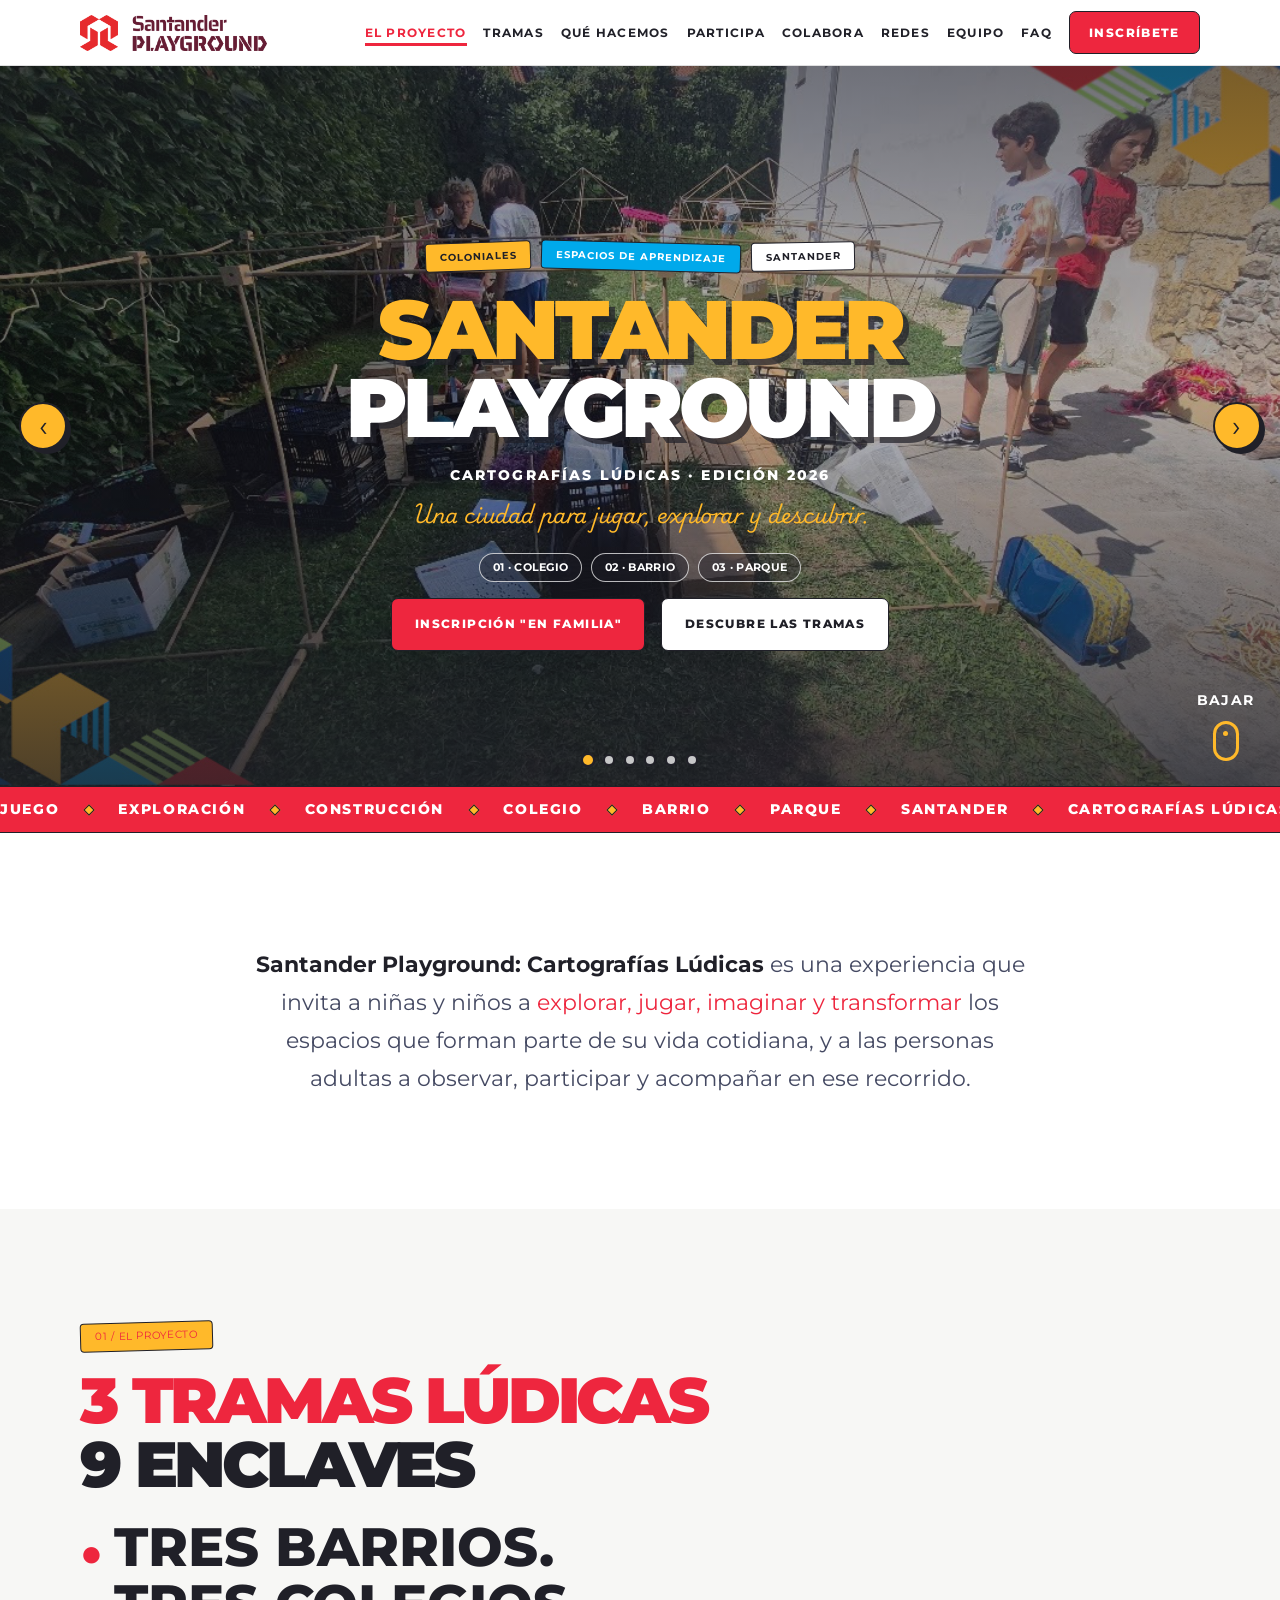
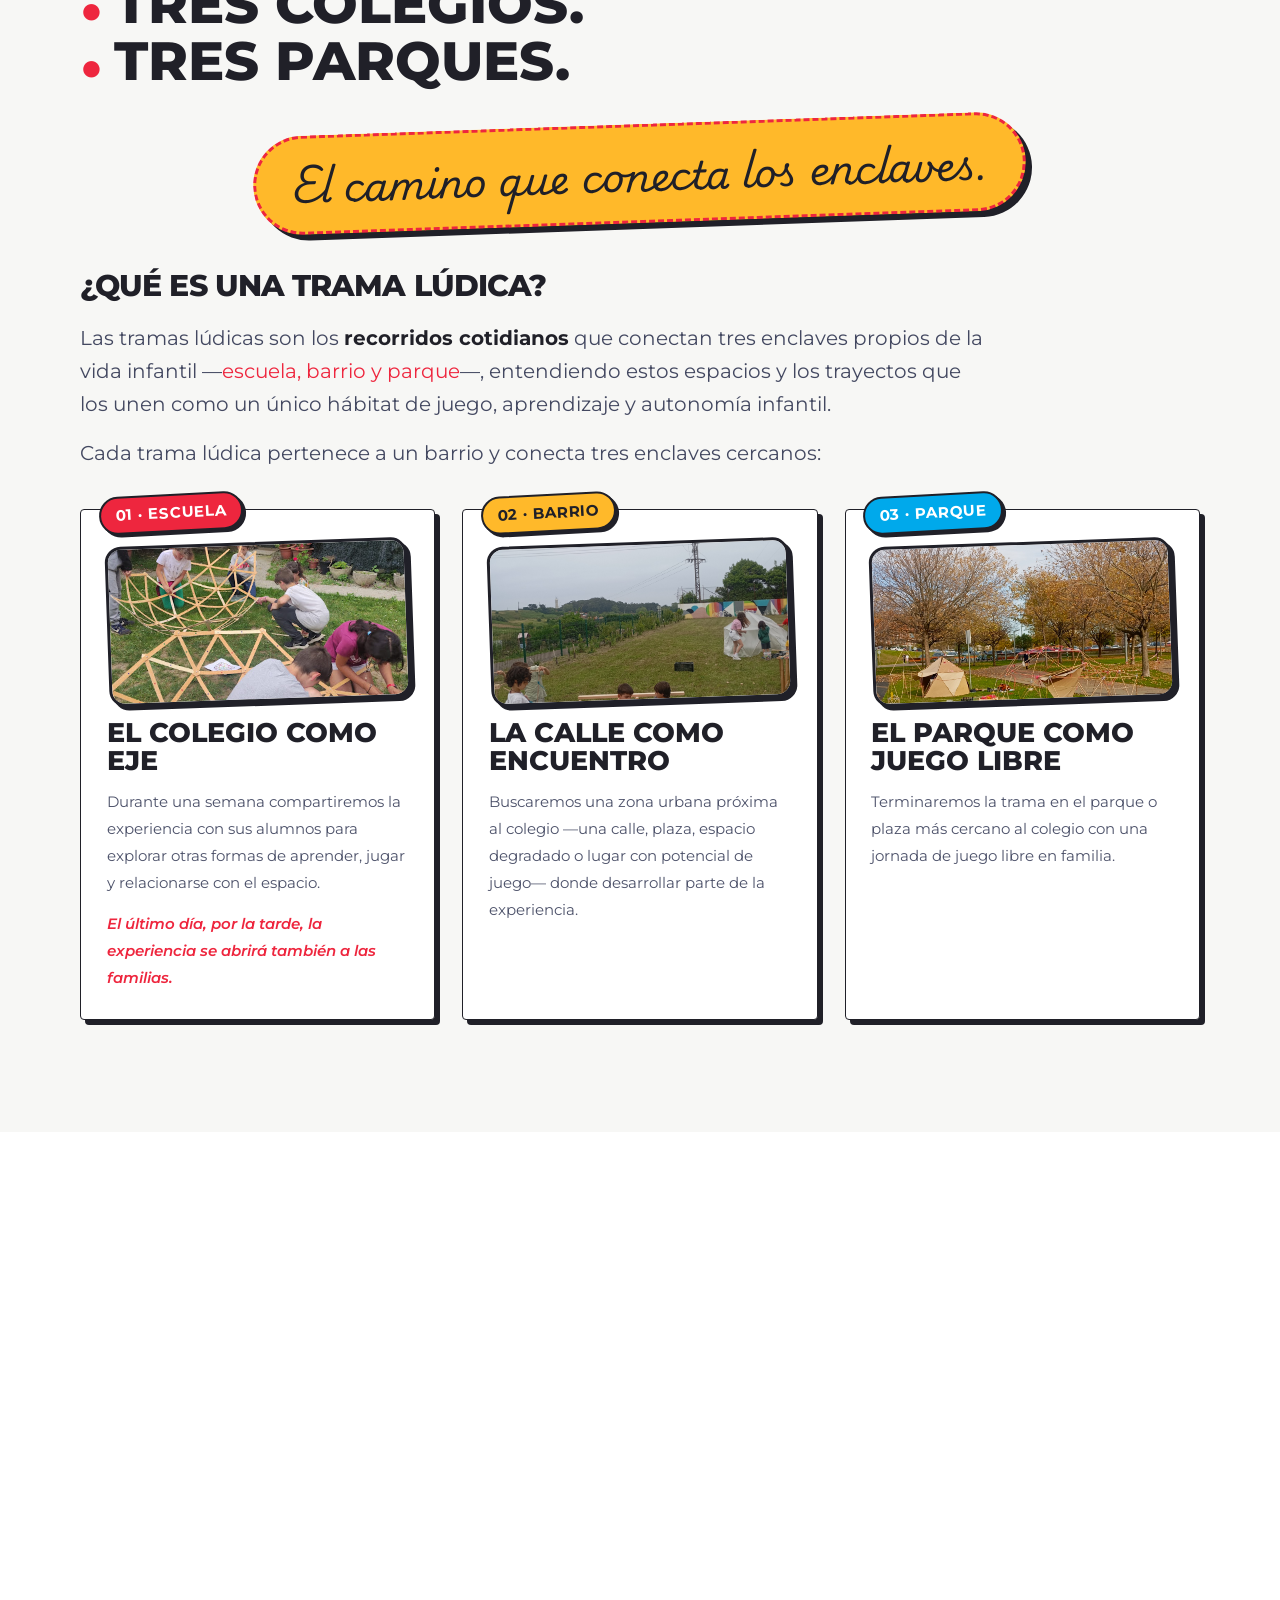
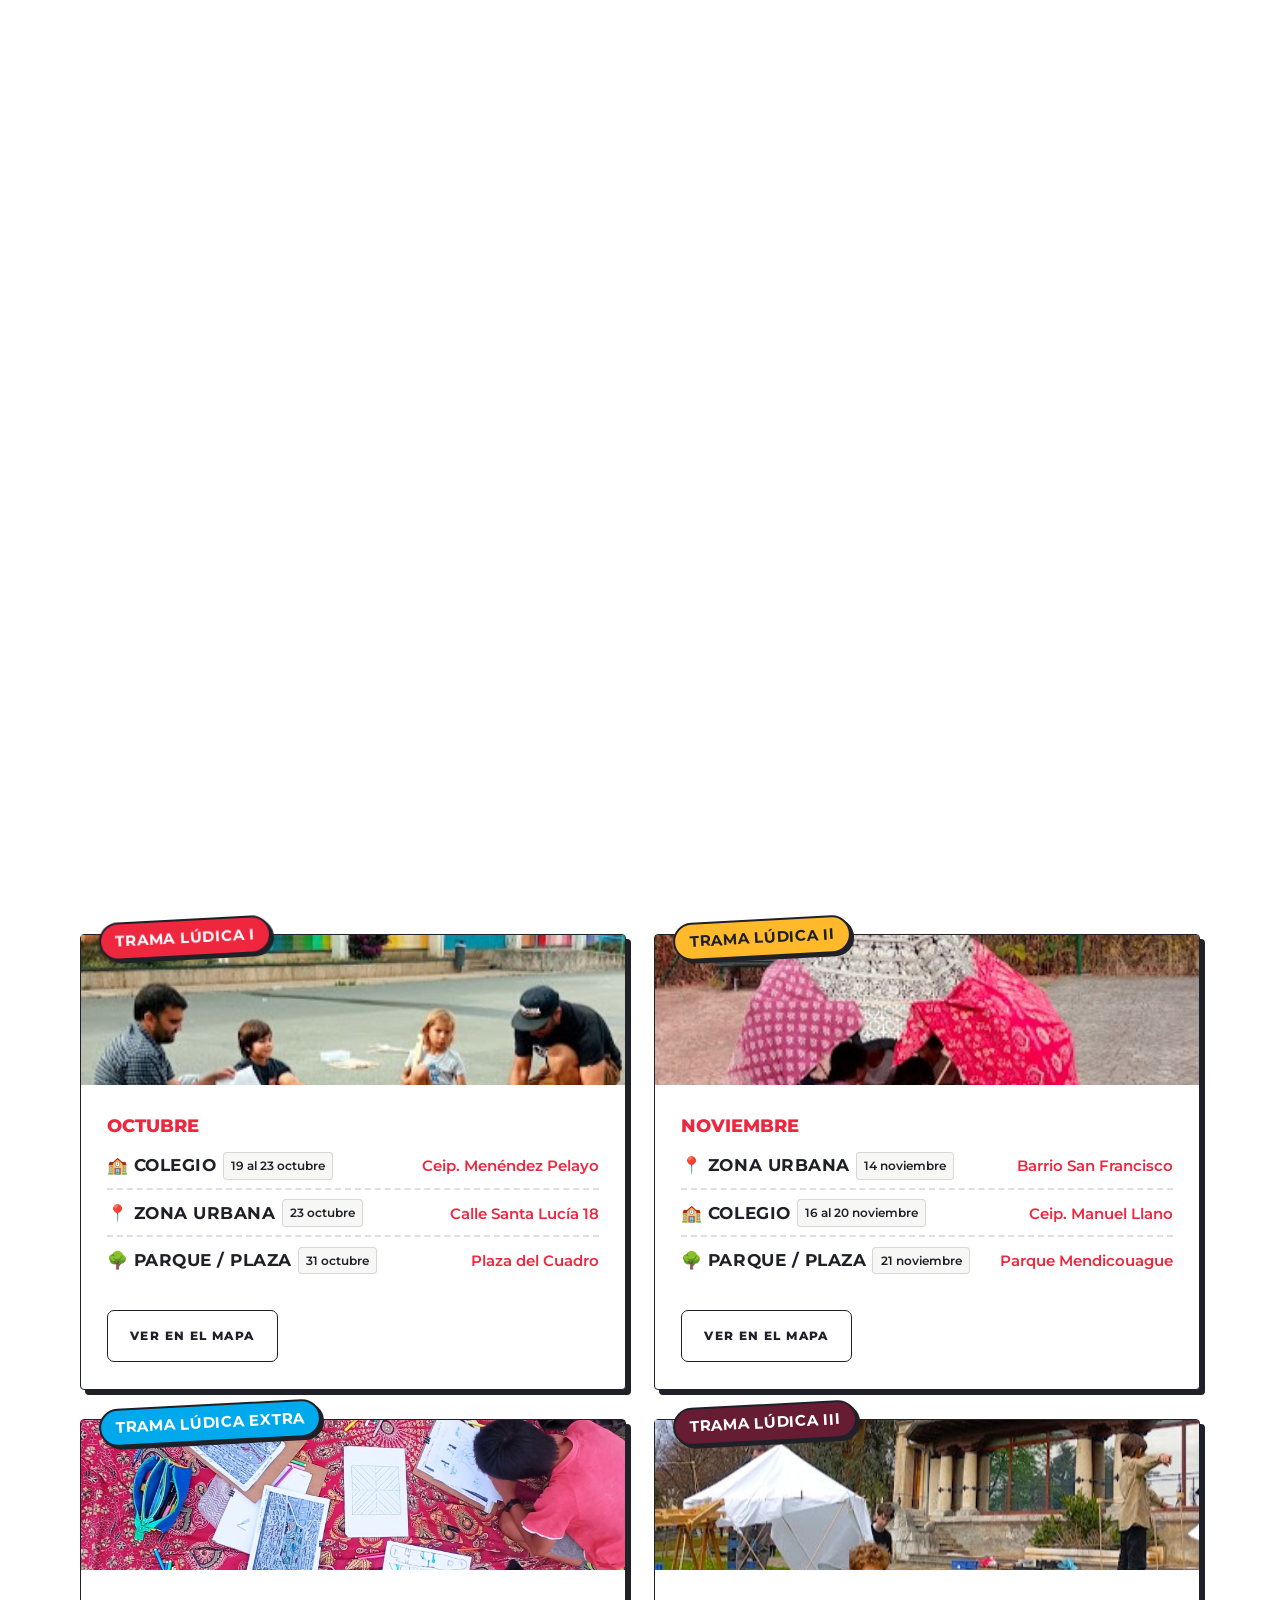
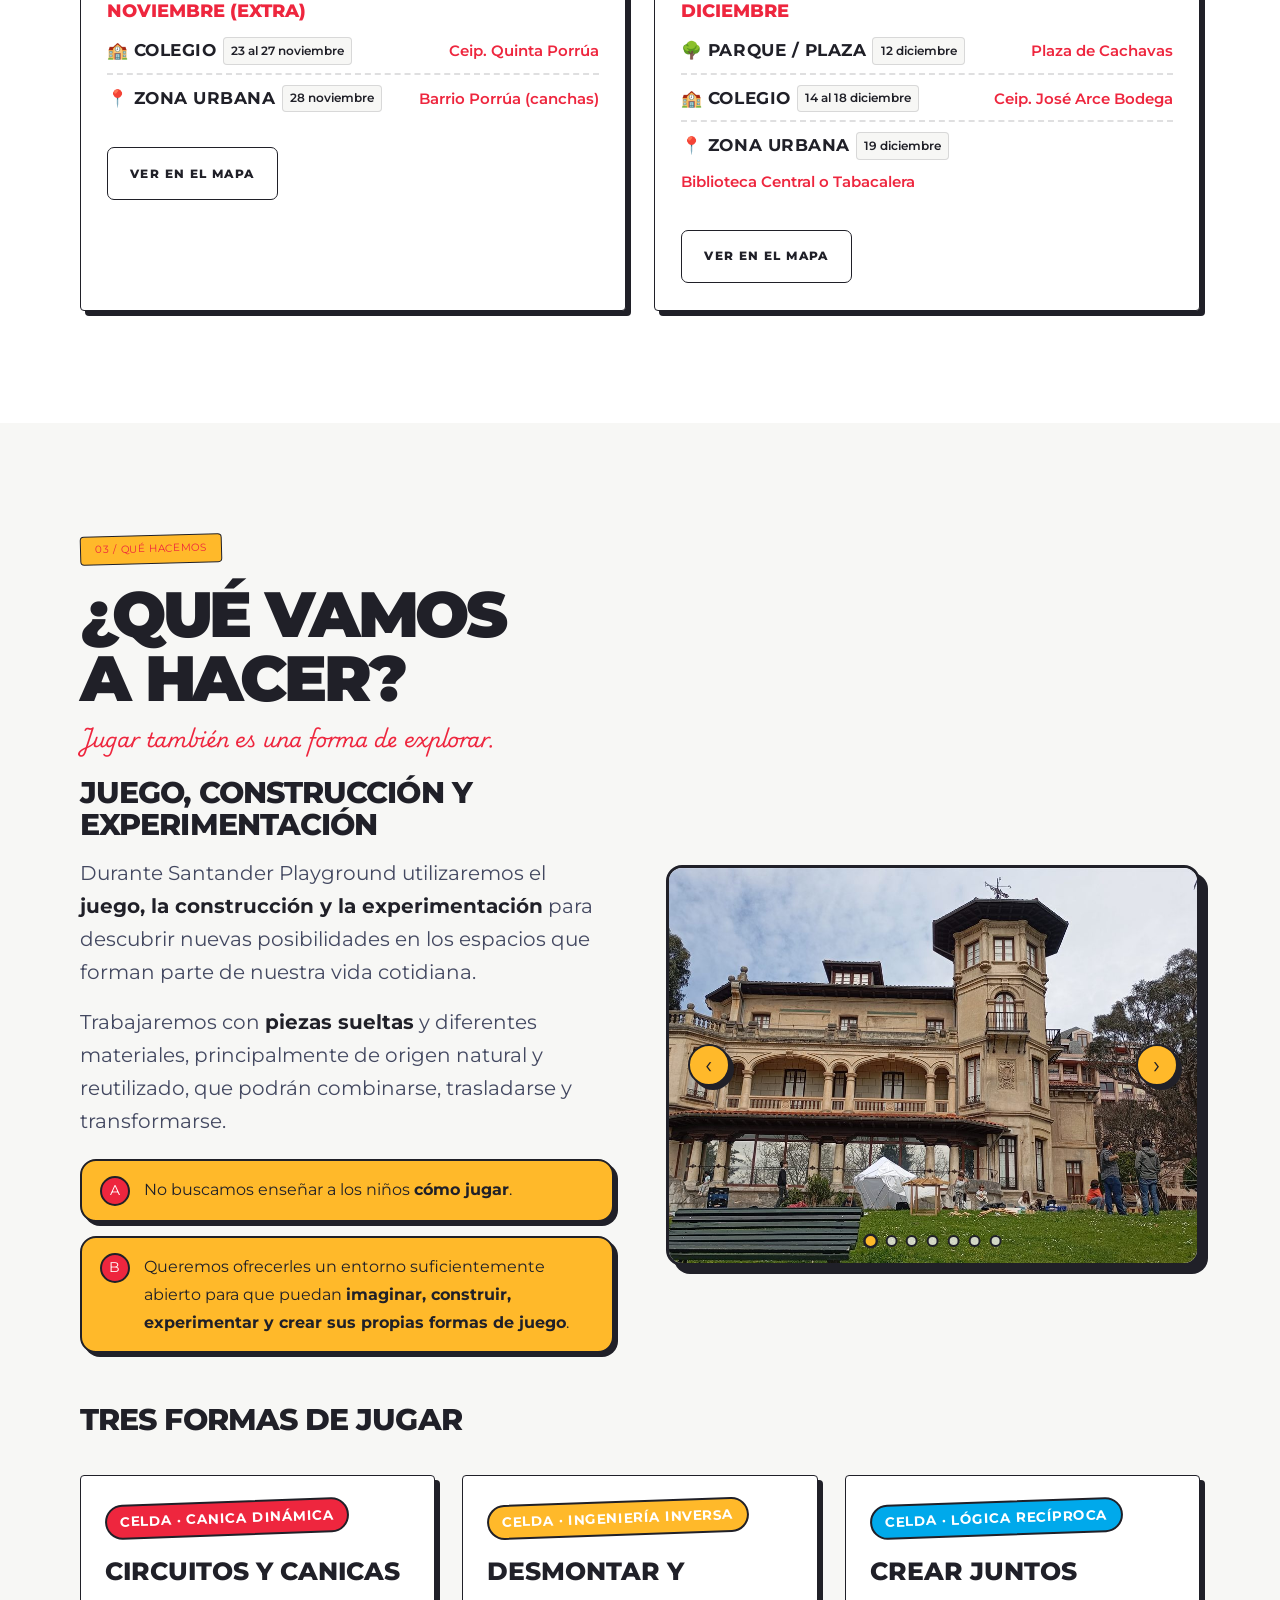
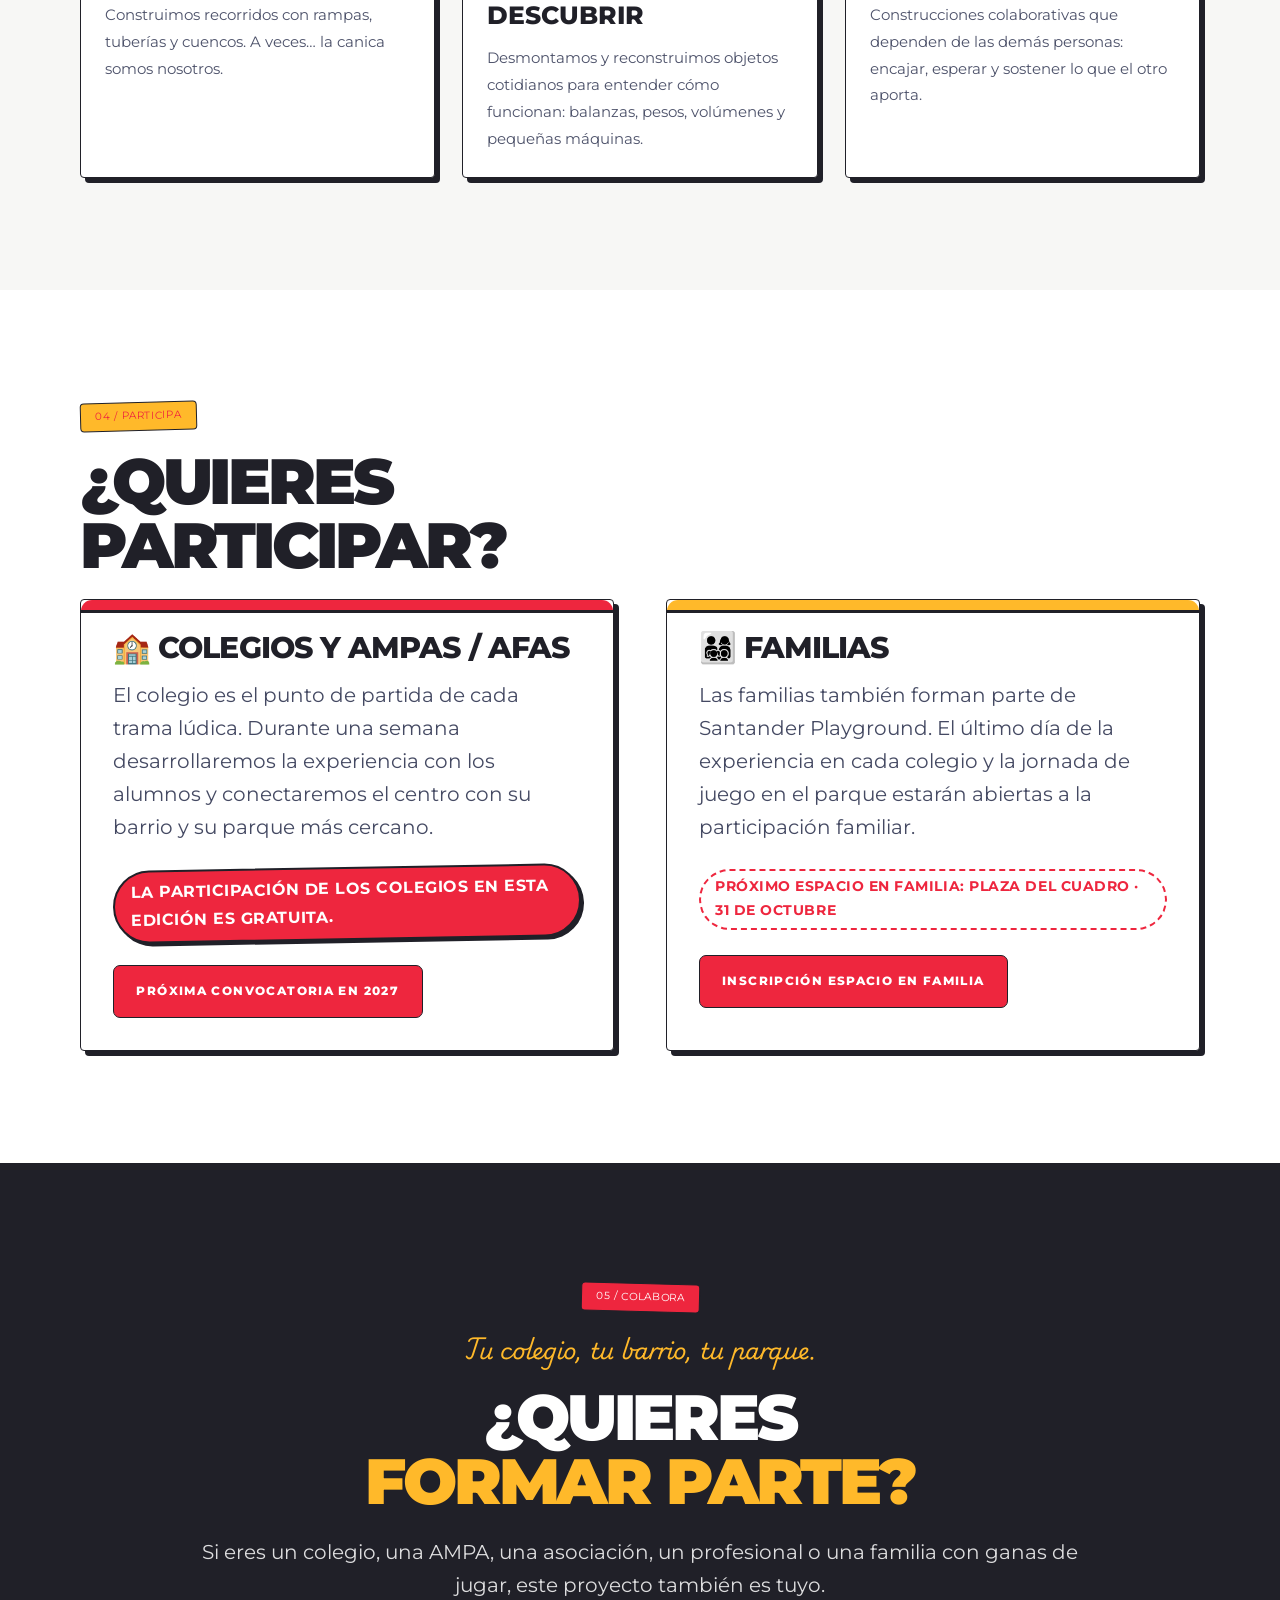
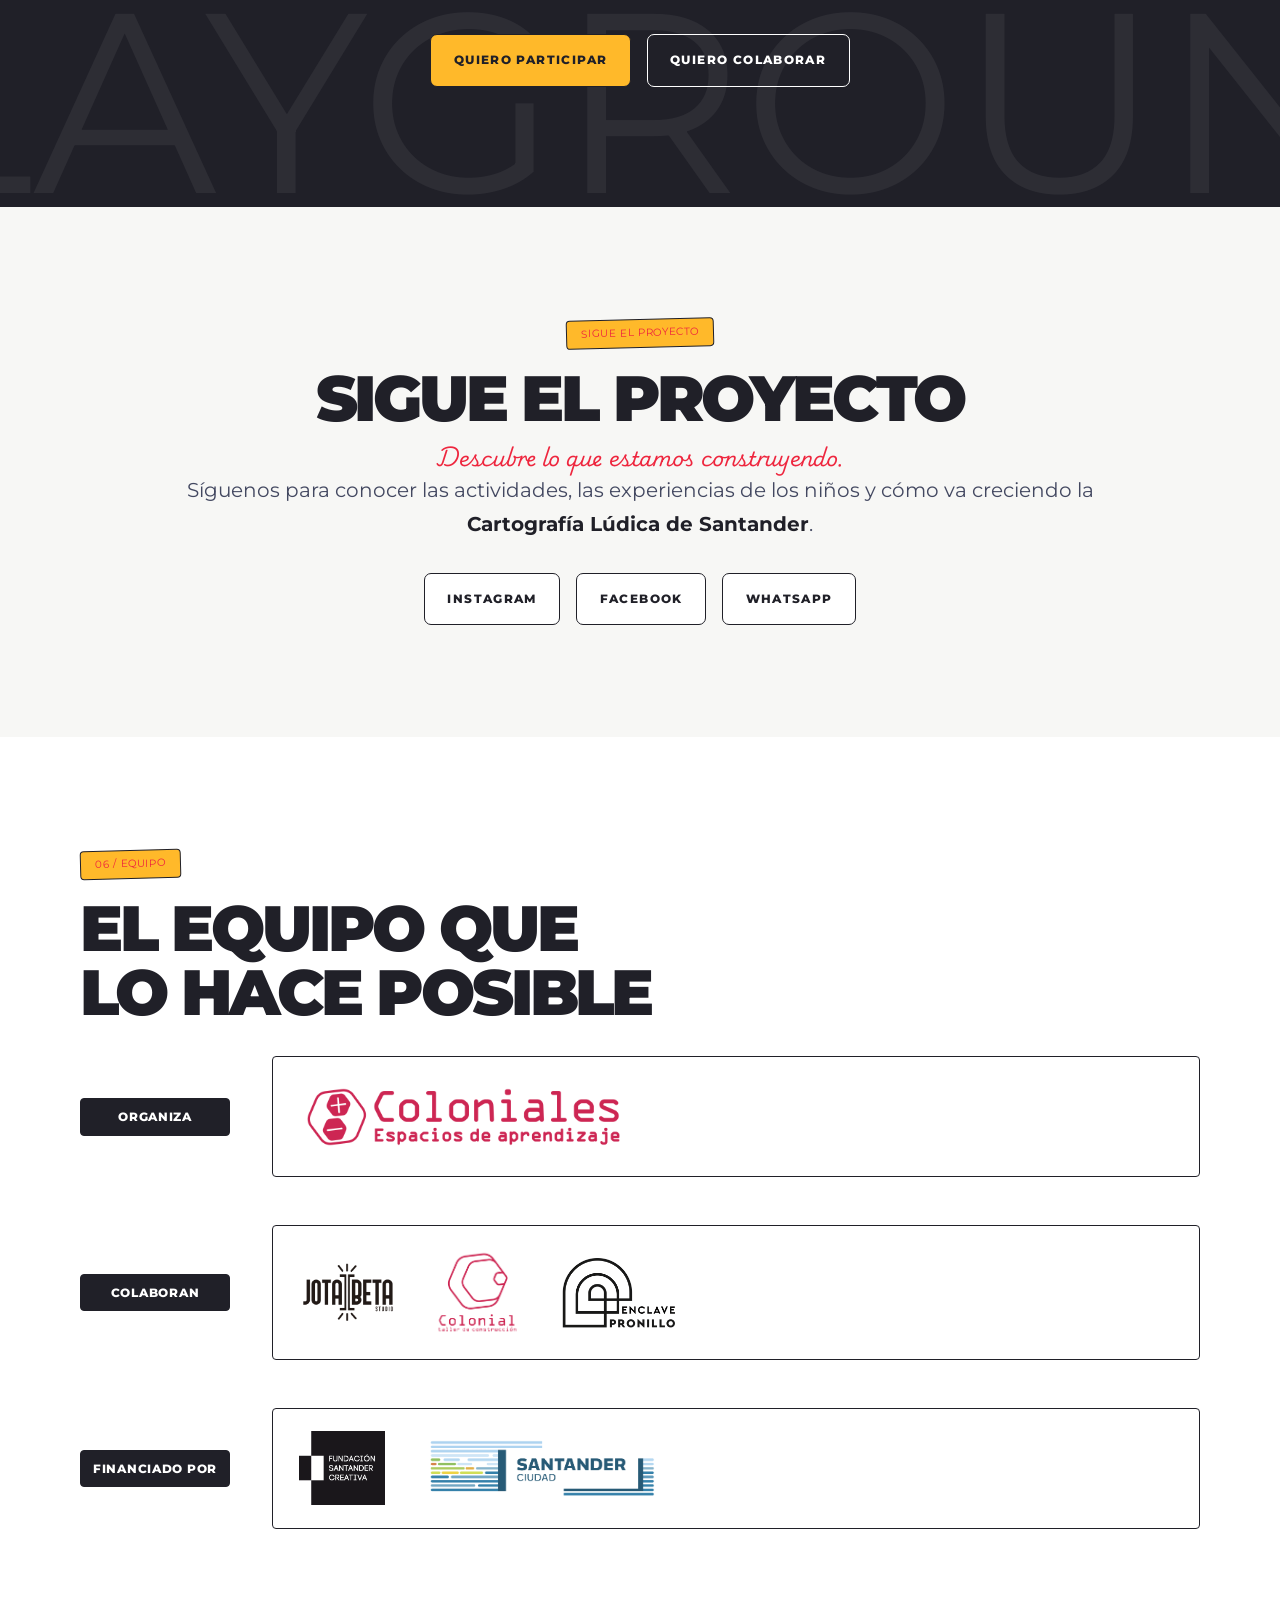
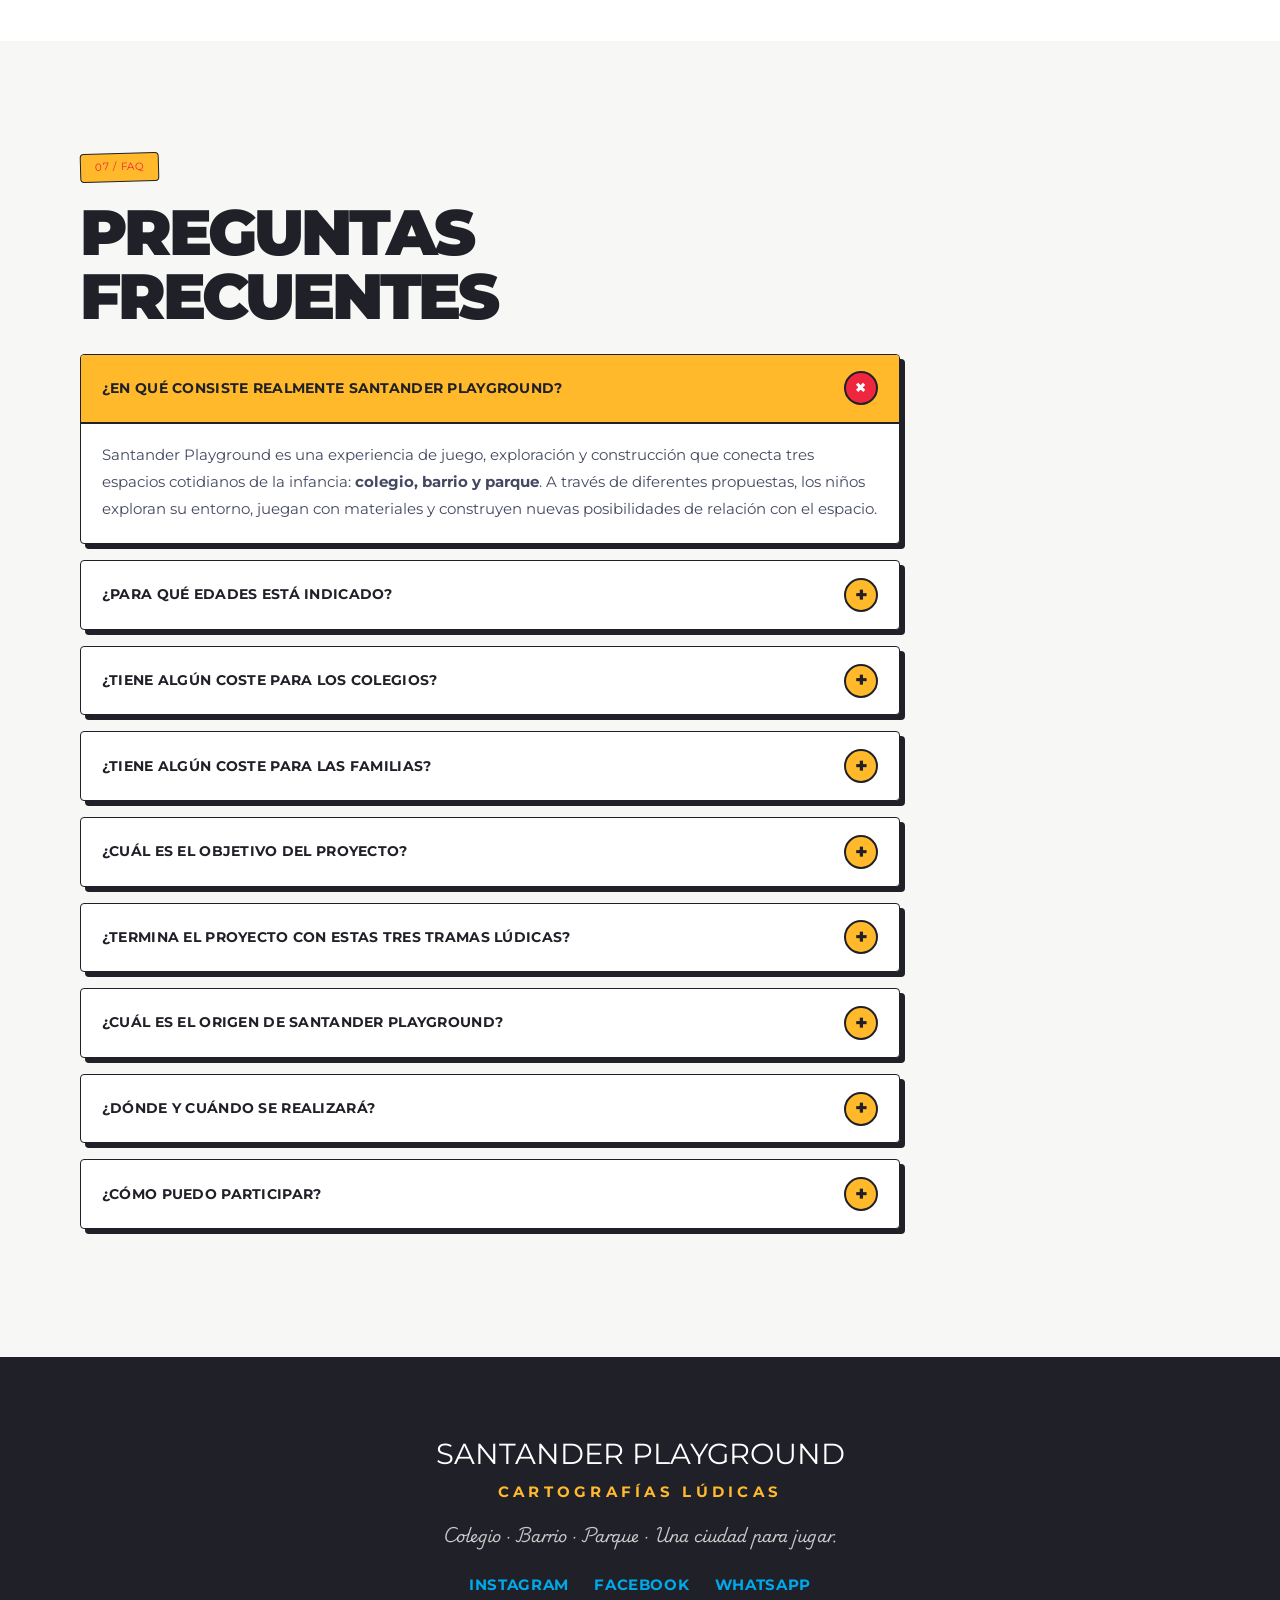
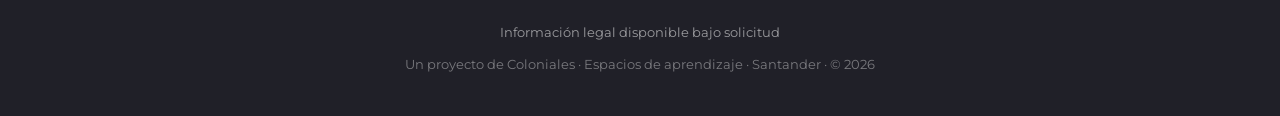
==== commit 73e314a4: "Update registration link in index.html" ====
--- a/index.html
+++ b/index.html
@@ -120,7 +120,7 @@
             <span>03 · Parque</span>
           </p>
           <div class="spg-actions">
-            <a class="spg-btn spg-btn-solid" href="https://docs.google.com/forms/d/e/1FAIpQLSfJ0zHx-keWyES4x0sZFqMzz6pPYi5Sbl81G3pccUPG_X1LoQ/viewform?usp=header" target="_blank" rel="noopener">Inscríbete</a>
+            <a class="spg-btn spg-btn-solid" href="https://forms.gle/LoBWi9qYBGEmH1C3A" target="_blank" rel="noopener">Inscripción "en familia"</a>
             <a class="spg-btn spg-btn-paper" href="#tramas">Descubre las tramas</a>
           </div>
         </div>
@@ -593,4 +593,4 @@
   <script src="mapa-colegios.js"></script>
   <script src="script.js"></script>
 </body>
-</html>+</html>
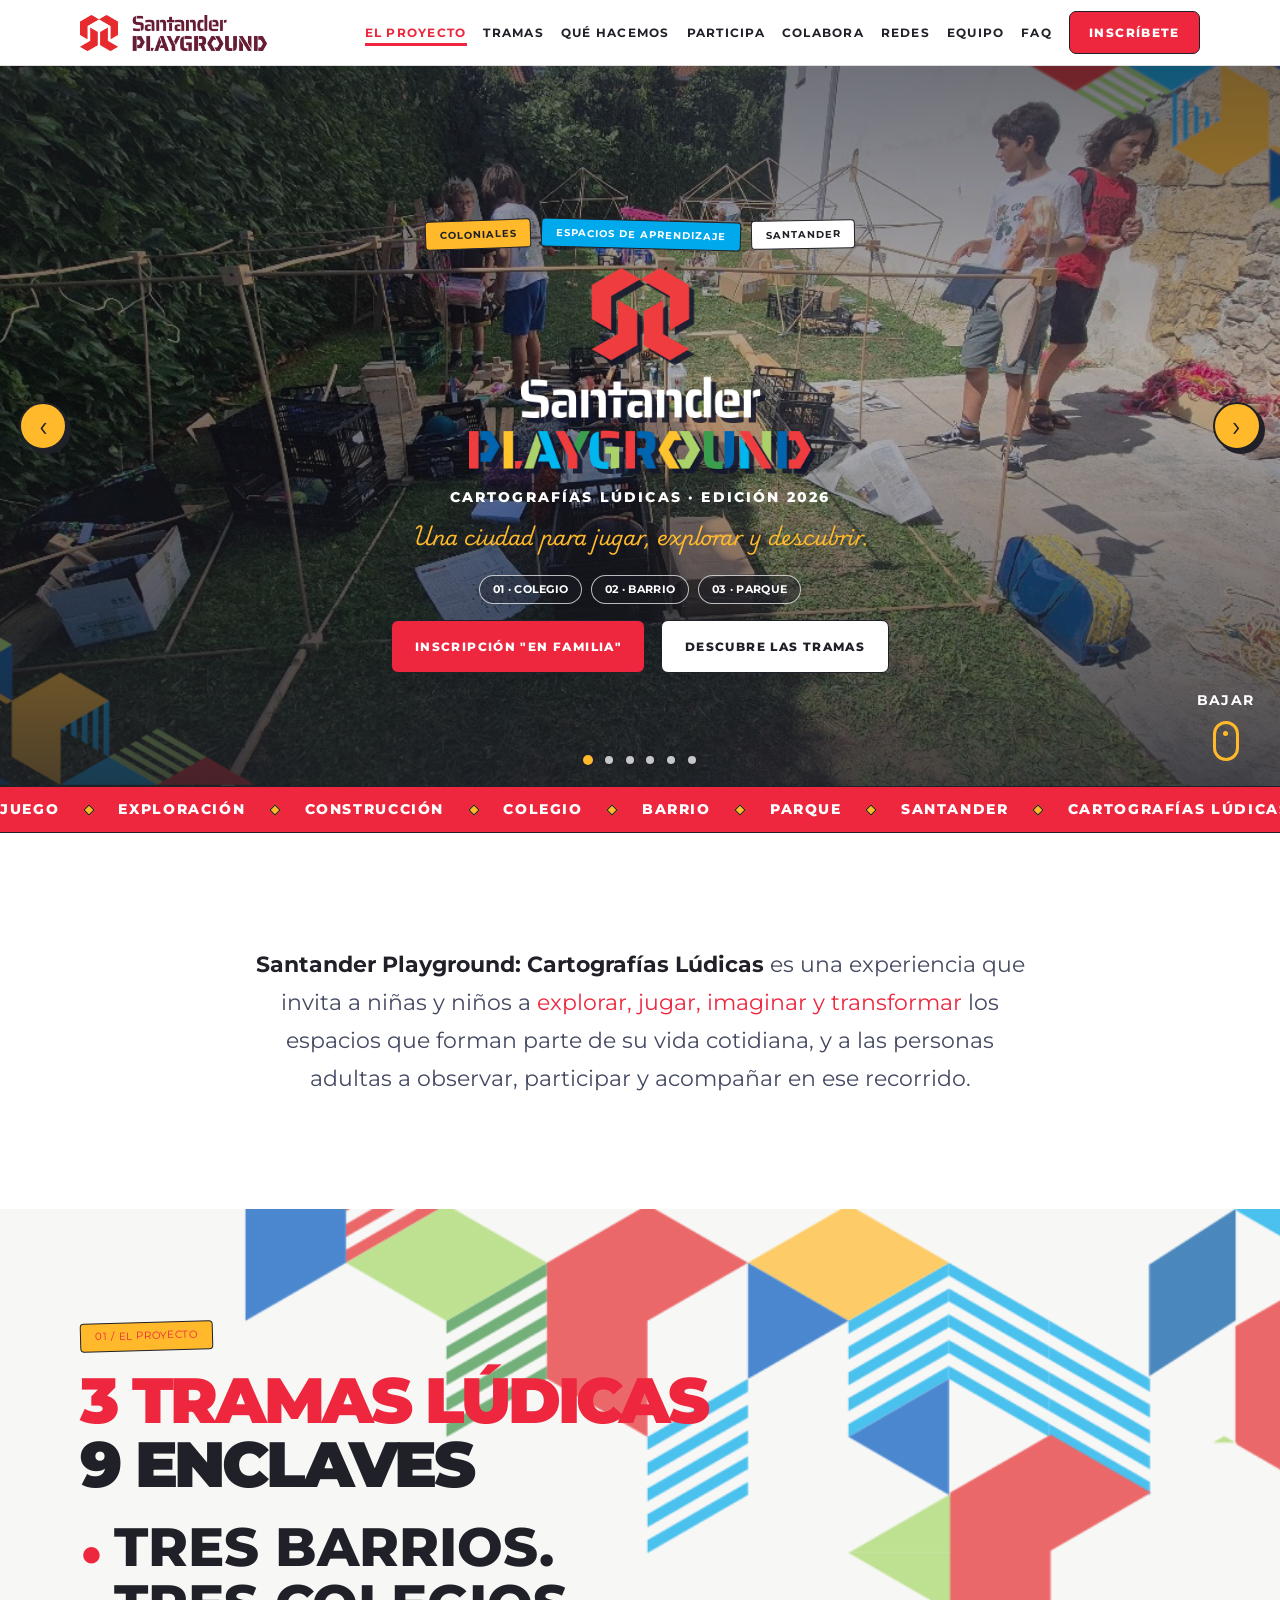
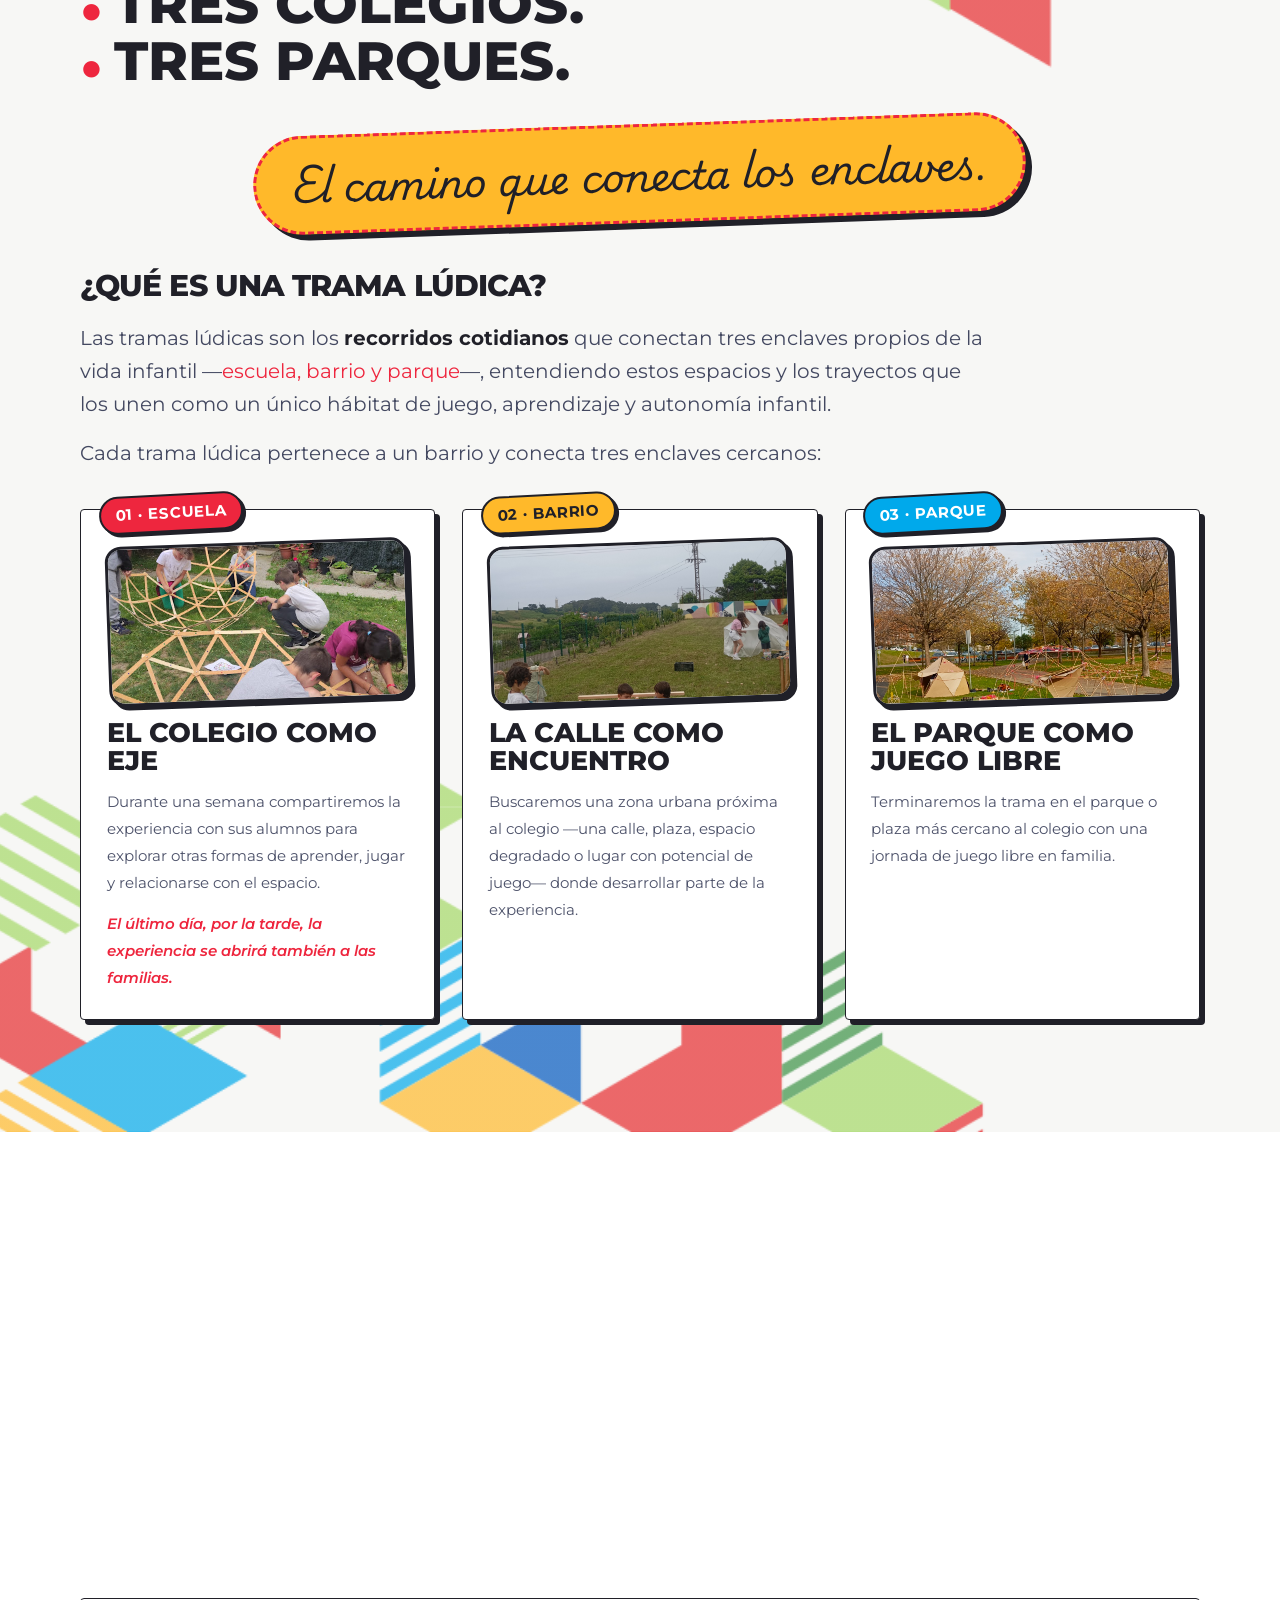
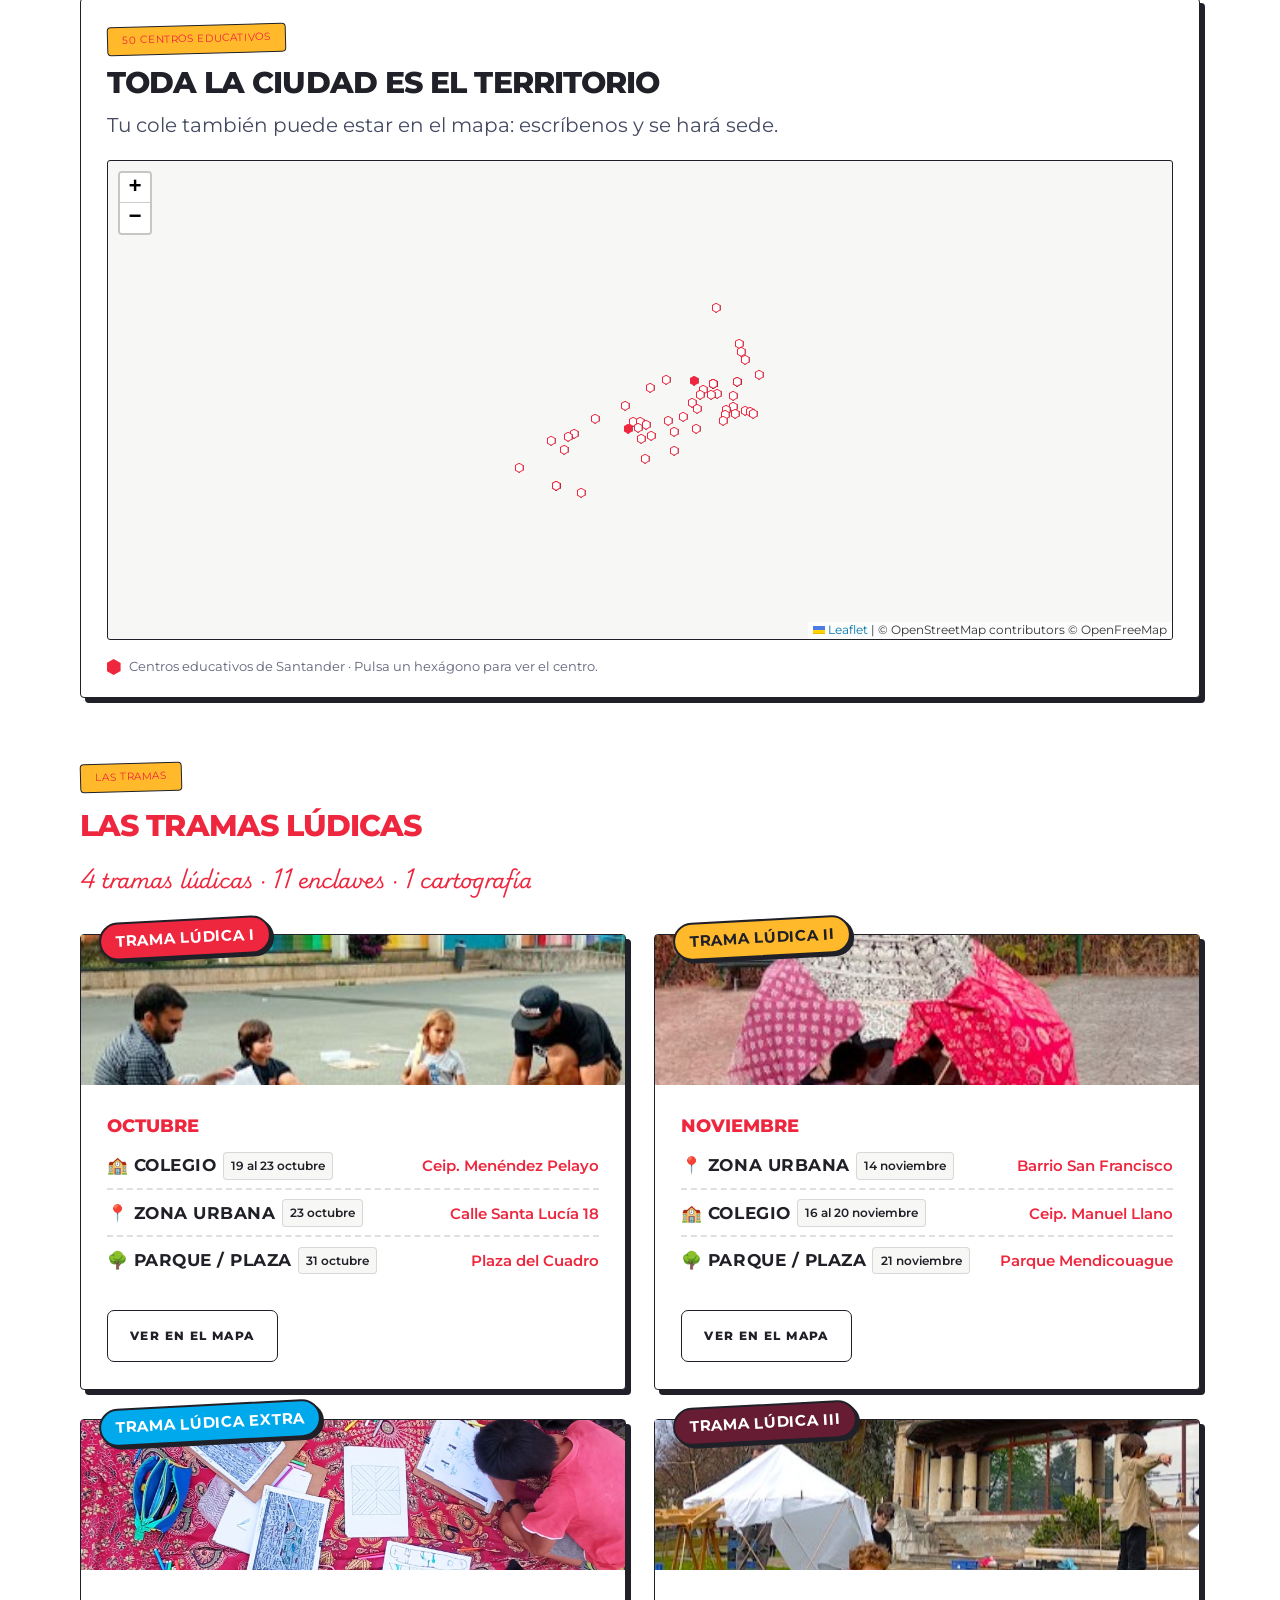
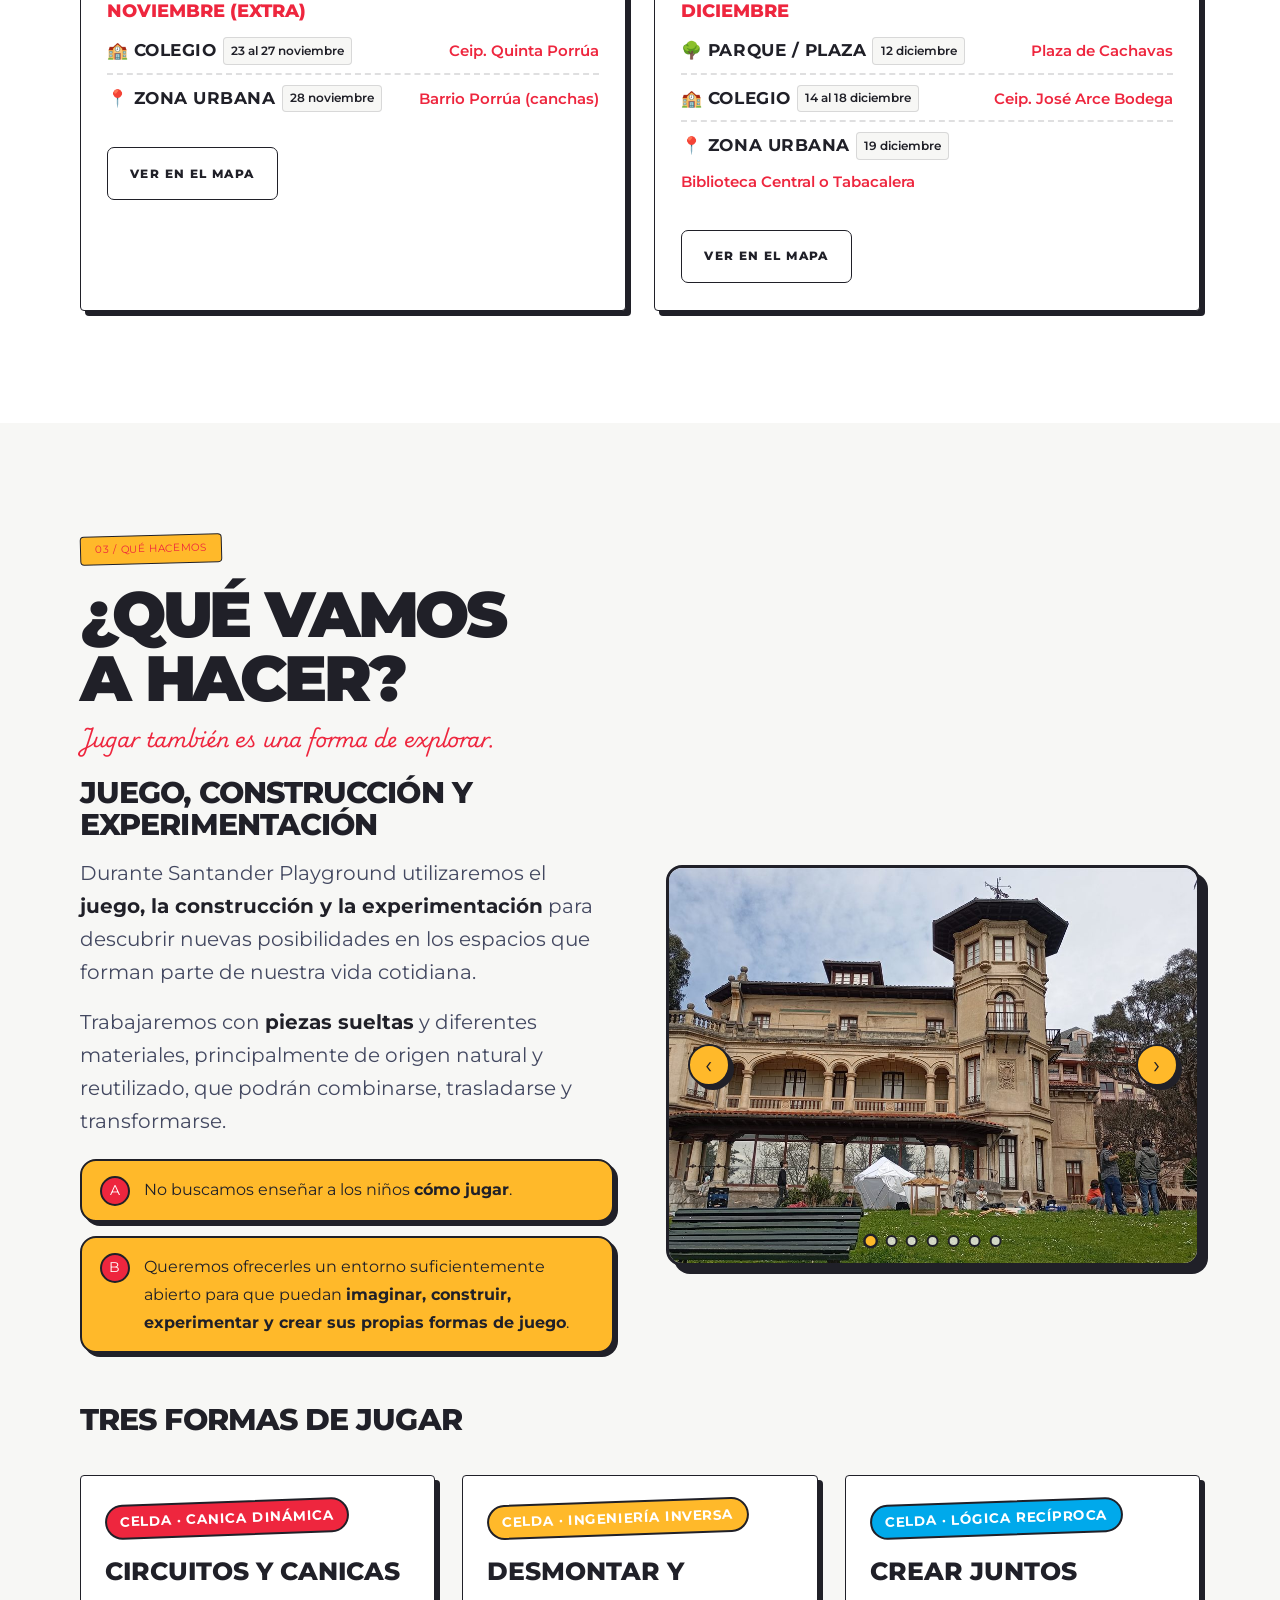
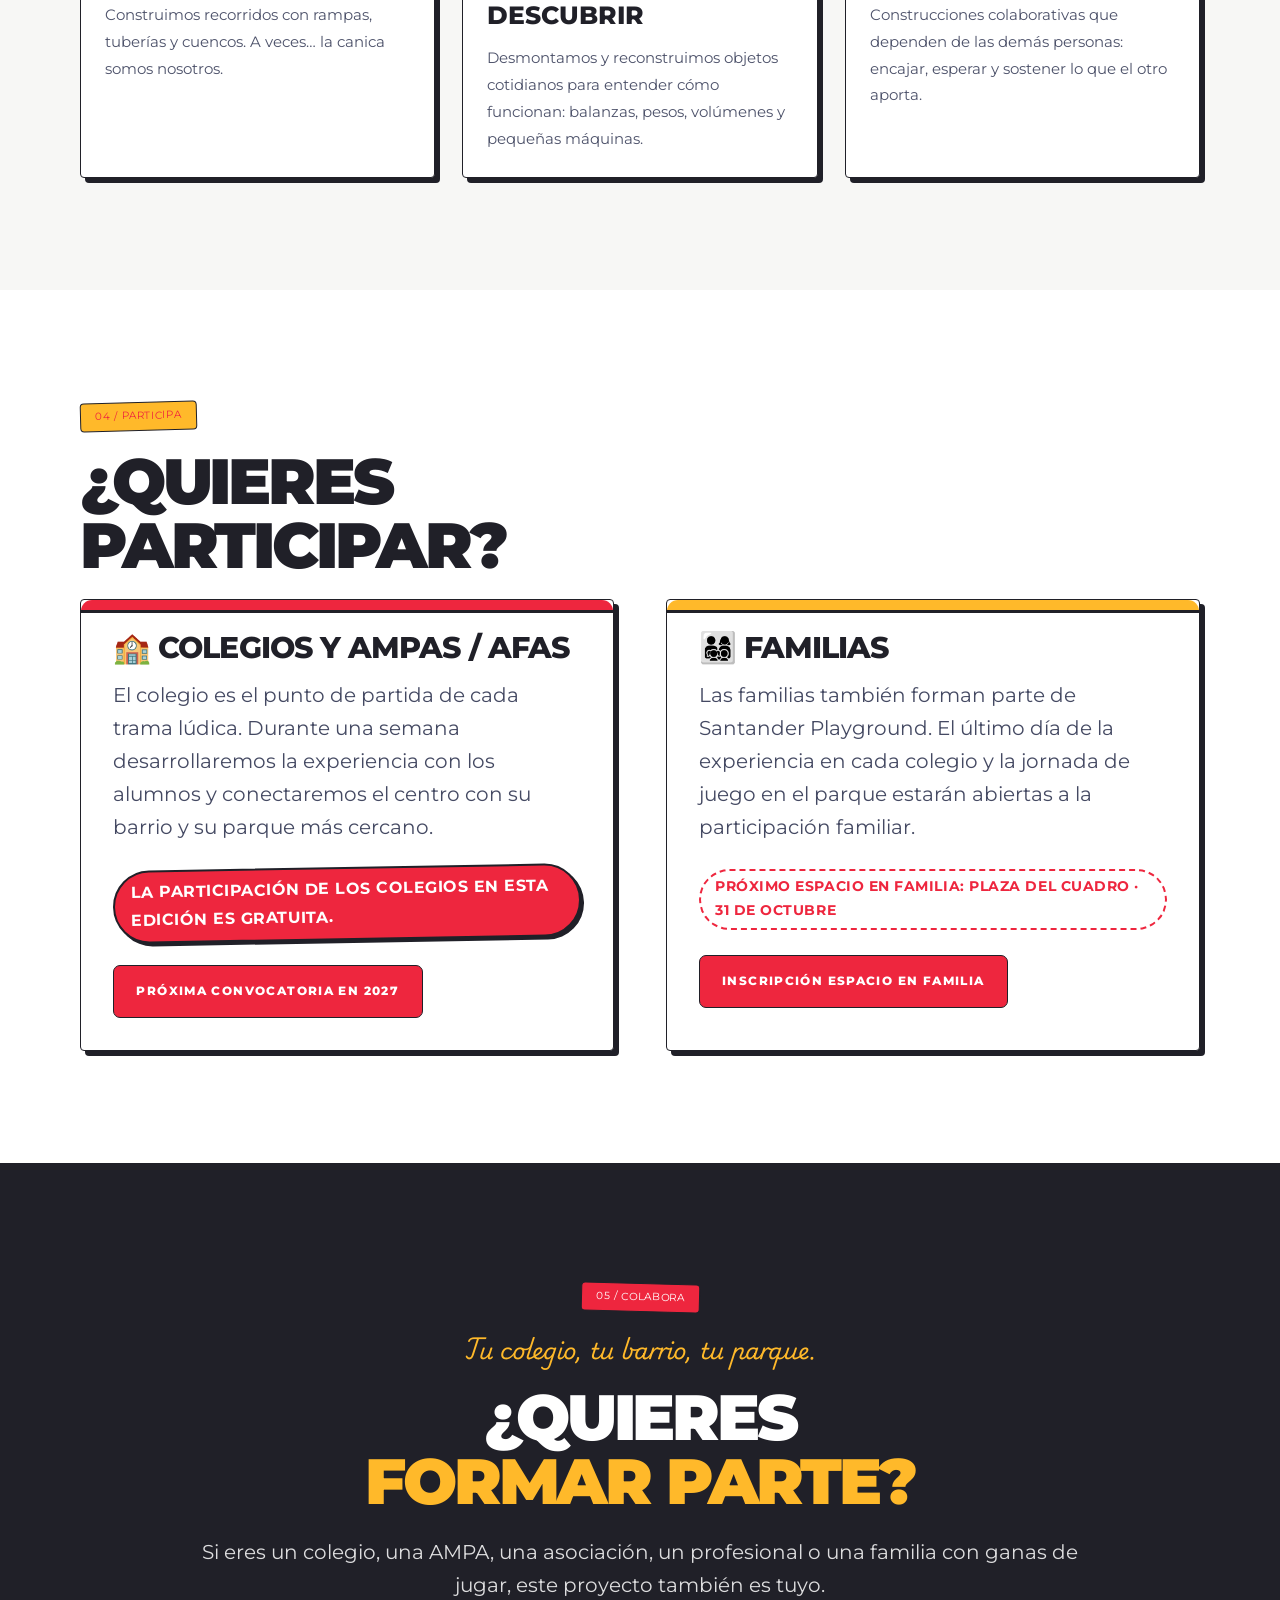
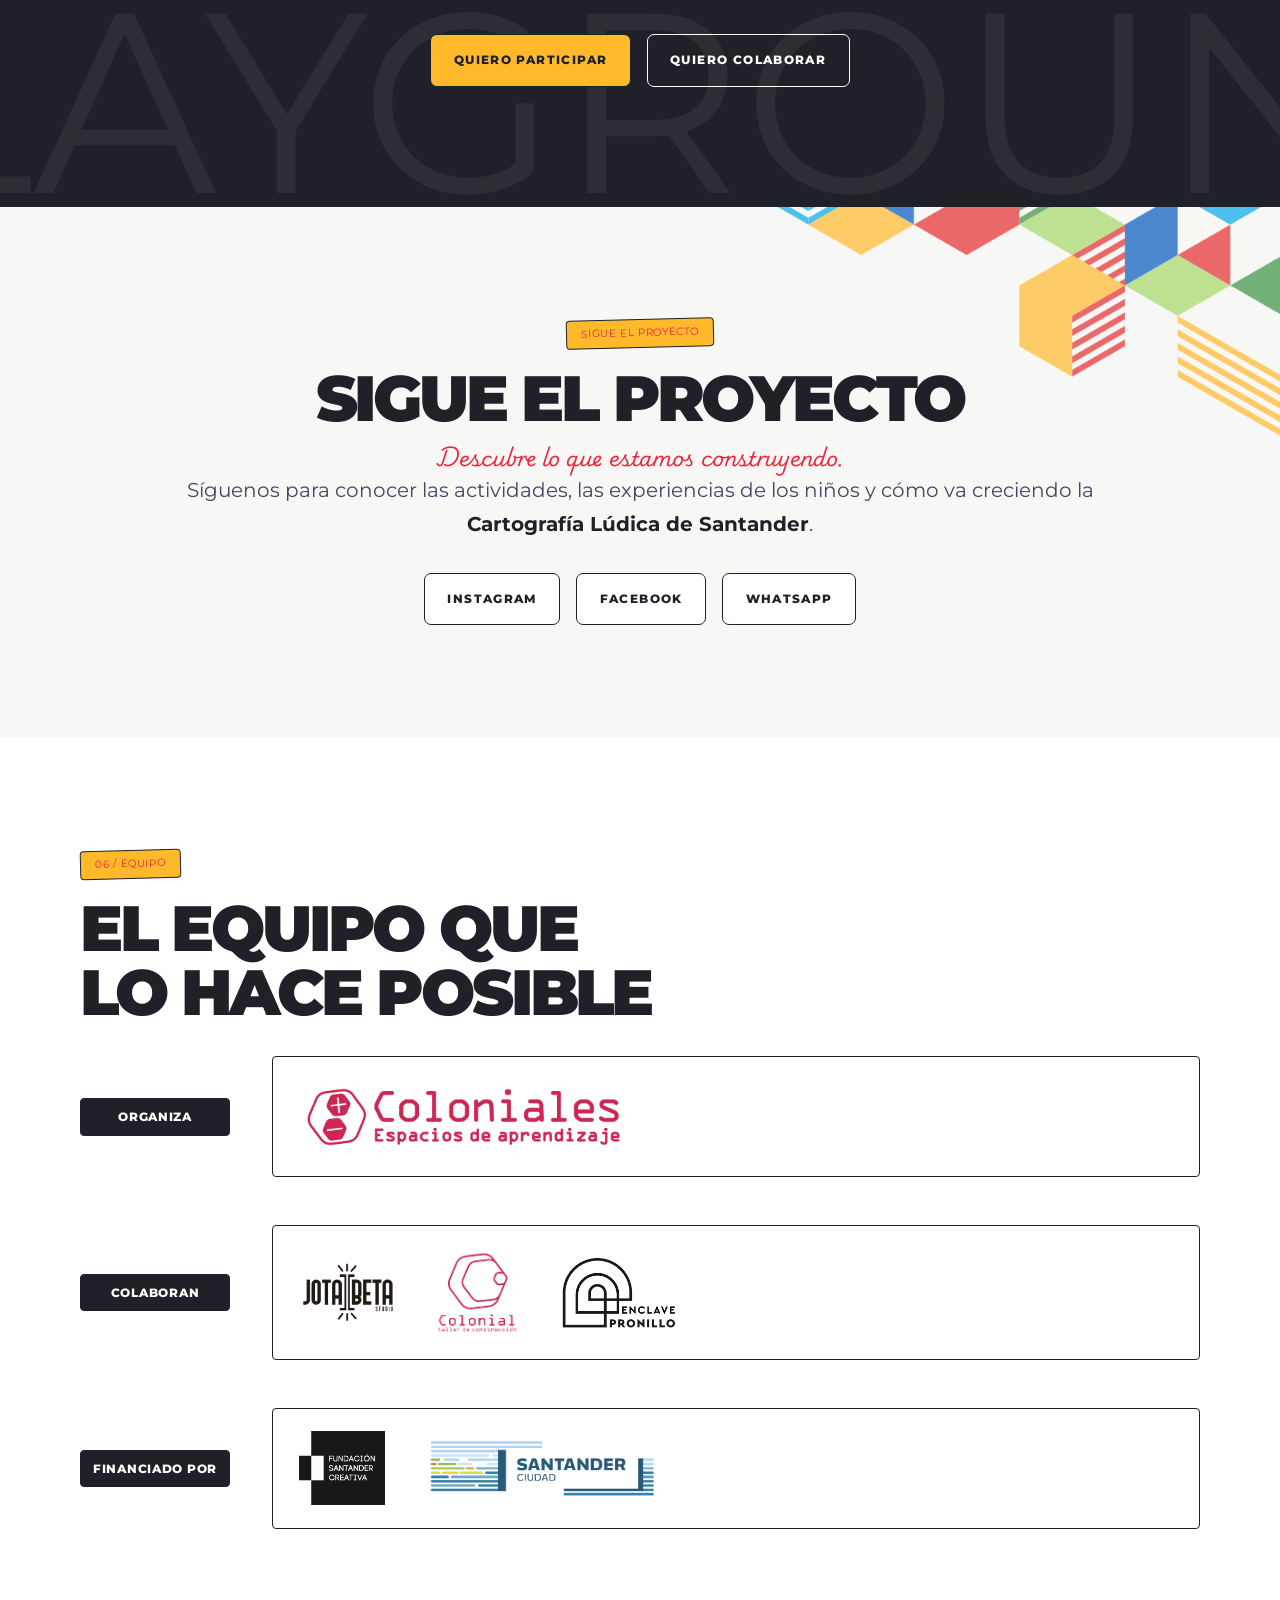
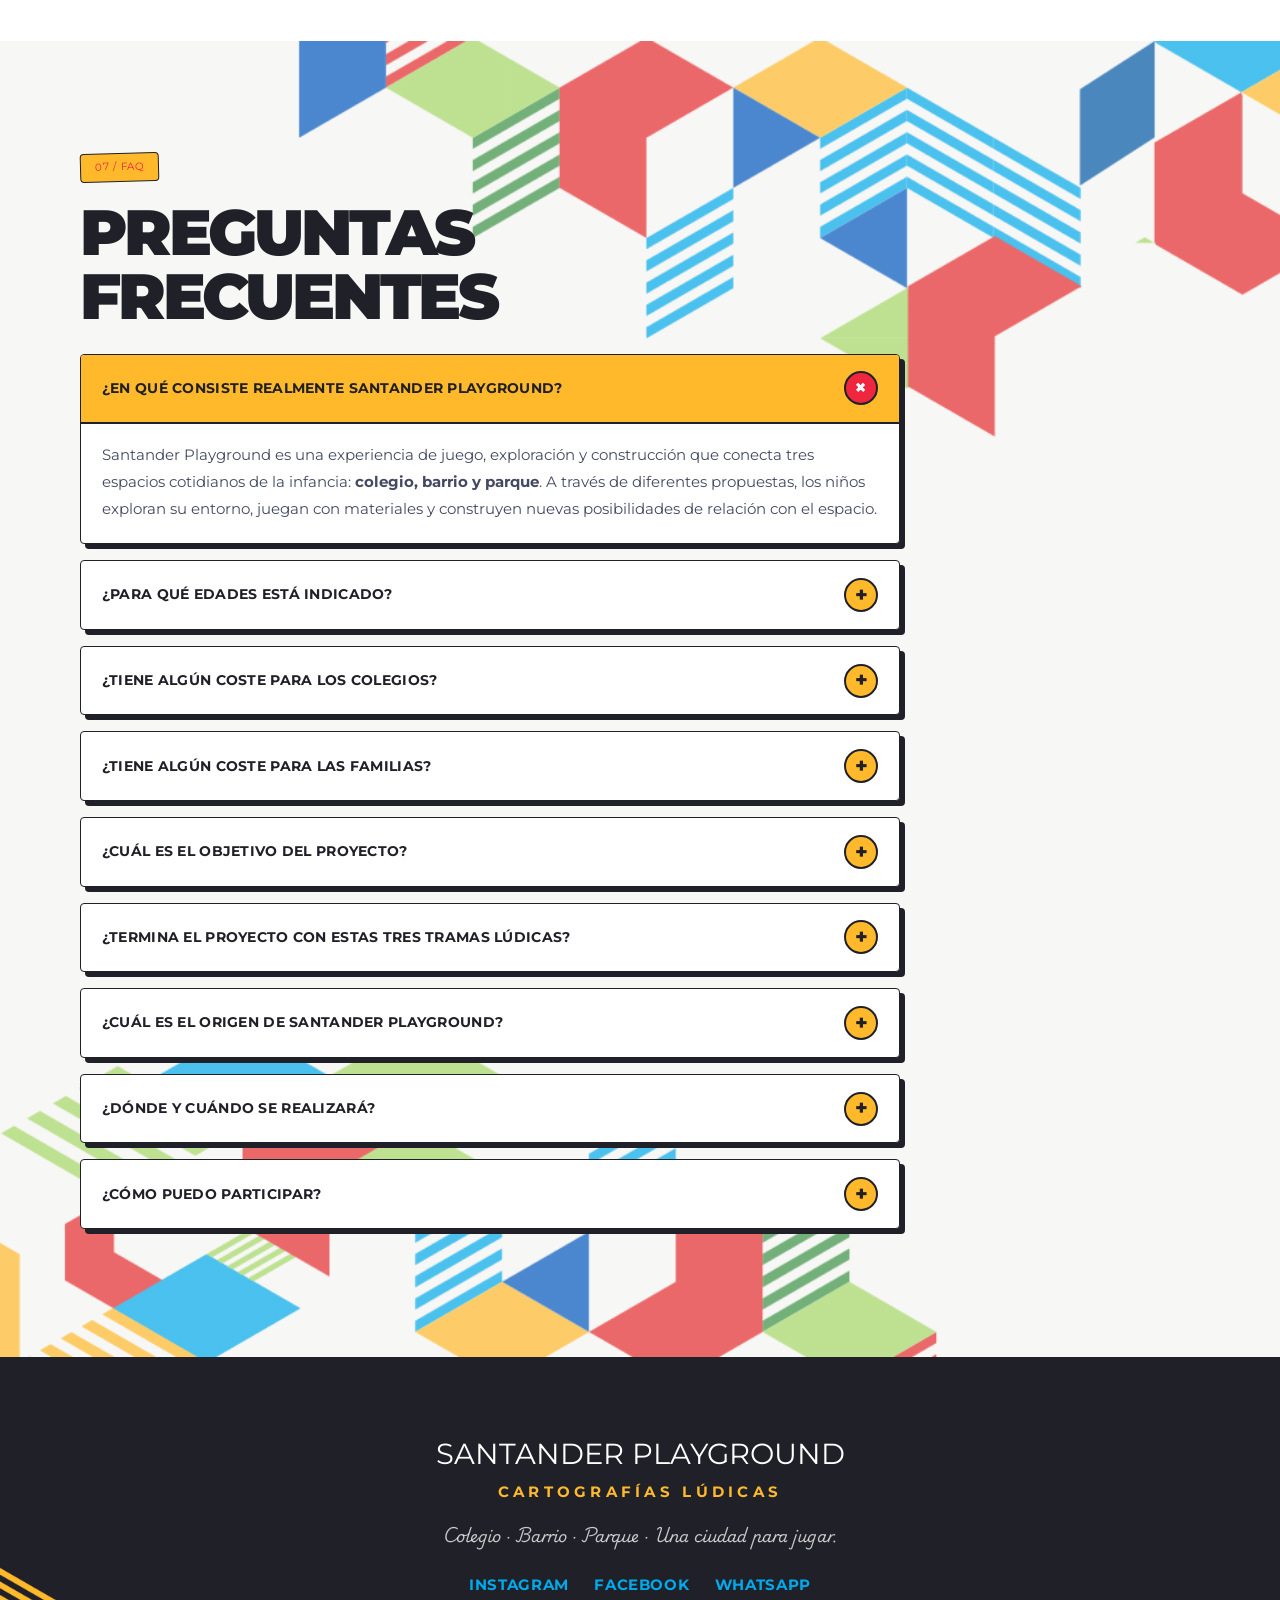
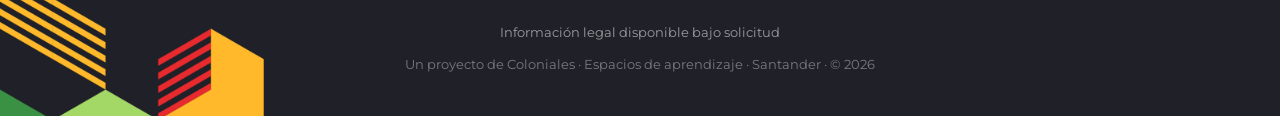
==== commit 93bef30c: "Actualiza diseño, formularios y fondos de la web Co-authored-by: Copilot <223556219+Copilot@users.no" ====
--- a/index.html
+++ b/index.html
@@ -48,7 +48,7 @@
         <a href="#redes">Redes</a>
         <a href="#equipo">Equipo</a>
         <a href="#faq">FAQ</a>
-        <a class="spg-btn spg-btn-solid spg-nav-cta" href="https://docs.google.com/forms/d/e/1FAIpQLSfJ0zHx-keWyES4x0sZFqMzz6pPYi5Sbl81G3pccUPG_X1LoQ/viewform?usp=header" target="_blank" rel="noopener">Inscríbete</a>
+        <a class="spg-btn spg-btn-solid spg-nav-cta" href="https://forms.gle/5ALm7MrFoxxtyqfK9" target="_blank" rel="noopener">Inscríbete</a>
       </nav>
       <button class="spg-hamburger" aria-label="Abrir menú" aria-expanded="false" aria-controls="spg-overlay">
         <span class="spg-hamburger-lines"><i></i><i></i><i></i></span>
@@ -68,7 +68,7 @@
       <a href="#redes">Redes</a>
       <a href="#equipo">Equipo</a>
       <a href="#faq">FAQ</a>
-      <a class="spg-btn spg-btn-solid spg-overlay-cta" href="https://docs.google.com/forms/d/e/1FAIpQLSfJ0zHx-keWyES4x0sZFqMzz6pPYi5Sbl81G3pccUPG_X1LoQ/viewform?usp=header" target="_blank" rel="noopener">Inscríbete</a>
+      <a class="spg-btn spg-btn-solid spg-overlay-cta" href="https://forms.gle/5ALm7MrFoxxtyqfK9" target="_blank" rel="noopener">Inscríbete</a>
     </nav>
     <div class="spg-overlay-social">
       <a href="https://www.instagram.com/santanderplayground" target="_blank" rel="noopener">Instagram</a>
@@ -82,8 +82,8 @@
     <section class="spg-hero" aria-label="Portada">
       <div class="spg-carousel spg-carousel-hero" data-carousel>
         <div class="spg-carousel-track">
-          <figure class="spg-carousel-item is-active"><img src="img/carrusel hero/20260902_130438.jpg" alt="Juego y exploración en Santander Playground" fetchpriority="high"><img src="imagen spg/log carrusel.png" alt="Log Carrusel" class="spg-carousel-overlay"></figure>
-          <figure class="spg-carousel-item"><img src="img/carrusel hero/20260902_130531.jpg" alt="Construcción colectiva en Santander Playground"><img src="imagen spg/log carrusel.png" alt="Log Carrusel" class="spg-carousel-overlay"></figure>
+          <figure class="spg-carousel-item is-active"><img src="img/carrusel hero/20260902_130438.jpg" alt="Juego y exploración en Santander Playground" fetchpriority="high"></figure>
+          <figure class="spg-carousel-item"><img src="img/carrusel hero/20260902_130531.jpg" alt="Construcción colectiva en Santander Playground"></figure>
           <figure class="spg-carousel-item"><img src="img/carrusel hero/20260902_135331.jpg" alt="Exploración del territorio urbano en Santander"></figure>
           <figure class="spg-carousel-item"><img src="img/carrusel hero/IMG_20220225_125417.jpg" alt="Niños jugando con piezas sueltas"></figure>
           <figure class="spg-carousel-item"><img src="img/carrusel hero/IMG_20220812_131611.jpg" alt="Actividad de juego en un espacio público"></figure>
@@ -108,9 +108,8 @@
             <span class="spg-sticker spg-sticker-cyan">Espacios de aprendizaje</span>
             <span class="spg-sticker spg-sticker-paper">Santander</span>
           </p>
-          <h1>
-            <span class="spg-stencil-accent">Santander</span><br>
-            PLAYGROUND
+          <h1 class="spg-hero-title" aria-label="Santander Playground">
+            <img class="spg-hero-logo" src="img/carrusel hero/logo para carrusel.png" alt="Santander Playground">
           </h1>
           <p class="spg-hero-sub">CARTOGRAFÍAS LÚDICAS · EDICIÓN 2026</p>
           <p class="spg-hand spg-hero-hand">Una ciudad para jugar, explorar y descubrir.</p>
@@ -120,7 +119,7 @@
             <span>03 · Parque</span>
           </p>
           <div class="spg-actions">
-            <a class="spg-btn spg-btn-solid" href="https://forms.gle/LoBWi9qYBGEmH1C3A" target="_blank" rel="noopener">Inscripción "en familia"</a>
+            <a class="spg-btn spg-btn-solid" href="https://forms.gle/5ALm7MrFoxxtyqfK9" target="_blank" rel="noopener">Inscripción "en familia"</a>
             <a class="spg-btn spg-btn-paper" href="#tramas">Descubre las tramas</a>
           </div>
         </div>
@@ -422,7 +421,7 @@
               colegio y la jornada de juego en el parque estarán abiertas a la participación familiar.
             </p>
             <p class="spg-meta-tag"><strong>Próximo espacio en familia:</strong> Plaza del Cuadro · 31 de octubre</p>
-            <a class="spg-btn spg-btn-solid" href="https://forms.gle/LoBWi9qYBGEmH1C3A" target="_blank" rel="noopener">Inscripción espacio en familia</a>
+            <a class="spg-btn spg-btn-solid" href="https://forms.gle/5ALm7MrFoxxtyqfK9" target="_blank" rel="noopener">Inscripción espacio en familia</a>
           </article>
         </div>
       </div>
@@ -437,7 +436,7 @@
           este proyecto también es tuyo.
         </p>
         <div class="spg-actions">
-          <a class="spg-btn spg-btn-sun" href="https://docs.google.com/forms/d/e/1FAIpQLSfJ0zHx-keWyES4x0sZFqMzz6pPYi5Sbl81G3pccUPG_X1LoQ/viewform?usp=header" target="_blank" rel="noopener">Quiero participar</a>
+          <a class="spg-btn spg-btn-sun" href="https://forms.gle/5ALm7MrFoxxtyqfK9" target="_blank" rel="noopener">Quiero participar</a>
           <a class="spg-btn spg-btn-line" href="https://wa.me/34625039565?text=Quiero%20colaborar" target="_blank" rel="noopener">Quiero colaborar</a>
         </div>
       </div>
@@ -560,7 +559,7 @@
           <details class="spg-faq-item">
             <summary><span>¿Cómo puedo participar?</span></summary>
             <p>Puedes participar como <strong>colegio, AMPA/AFA o familia</strong>.</p>
-            <a class="spg-btn spg-btn-ghost" href="https://docs.google.com/forms/d/e/1FAIpQLSfJ0zHx-keWyES4x0sZFqMzz6pPYi5Sbl81G3pccUPG_X1LoQ/viewform?usp=header" target="_blank" rel="noopener">Quiero participar</a>
+            <a class="spg-btn spg-btn-ghost" href="https://forms.gle/5ALm7MrFoxxtyqfK9" target="_blank" rel="noopener">Quiero participar</a>
           </details>
         </div>
       </div>
--- a/styles.css
+++ b/styles.css
@@ -59,7 +59,20 @@
 
 .spg-section { padding: clamp(4rem, 9vw, 7rem) 0; }
 
-.spg-section-alt { background: var(--spg-paper-2); }
+.spg-section-alt {
+  background-color: var(--spg-paper-2);
+  --spg-section-pattern: url("img/fondos/fondo 1.png");
+  background-image:
+    linear-gradient(rgba(247, 247, 245, .3), rgba(247, 247, 245, .3)),
+    var(--spg-section-pattern);
+  background-size: auto, cover;
+  background-position: center, center center;
+  background-repeat: no-repeat, no-repeat;
+}
+
+#actividades { --spg-section-pattern: url("img/fondos/fondo 3.png"); }
+#redes { --spg-section-pattern: url("img/fondos/fondo 2.png"); }
+#faq { --spg-section-pattern: url("img/fondos/fondo 1.png"); }
 
 /* ============ REVEAL ============ */
 .spg-reveal {
@@ -539,6 +552,19 @@
   text-shadow: 5px 5px 0 rgba(18, 21, 43, 0.85);
   letter-spacing: .02em;
   margin: 0 0 1rem;
+}
+
+.spg-hero-copy .spg-hero-title {
+  margin: 0 auto 1rem;
+  max-width: min(100%, 342px);
+}
+
+.spg-hero-logo {
+  display: block;
+  width: min(100%, 342px);
+  height: auto;
+  margin: 0 auto;
+  filter: drop-shadow(5px 5px 0 rgba(18, 21, 43, 0.85));
 }
 
 .spg-stencil-accent { color: var(--spg-yellow); }
@@ -1589,7 +1615,7 @@
 .spg-marquee-track i { width: 8px; height: 8px; border-width: 1px; }
 
 .spg-section { padding: clamp(4.5rem, 9vw, 7rem) 0; }
-.spg-section-alt { background: var(--spg-paper-2); }
+.spg-section-alt { background-color: var(--spg-paper-2); }
 .spg-h2 { font-family: 'Montserrat', sans-serif; font-size: clamp(2rem, 5vw, 4.3rem); letter-spacing: -.05em; line-height: 1; }
 .spg-h3 { font-family: 'Montserrat', sans-serif; letter-spacing: -.03em; }
 .spg-num { border-width: 1px; border-radius: 4px; font-family: 'Montserrat', sans-serif; font-size: .65rem; box-shadow: none; }
@@ -1603,7 +1629,13 @@
 .spg-logo-label { border-width: 1px; border-radius: 4px; box-shadow: none; font-size: .75rem; }
 .spg-logo-slot { border-width: 1px; border-radius: 4px; box-shadow: none; }
 .spg-faq-item summary { font-family: 'Montserrat', sans-serif; font-size: .9rem; letter-spacing: .02em; }
-.spg-footer { background: var(--spg-ink); }
+.spg-footer {
+  background-color: var(--spg-ink);
+  background-image: url("img/fondos/fondo 4.png");
+  background-position: center;
+  background-size: cover;
+  background-repeat: no-repeat;
+}
 
 .spg-trama-img {
   height: 150px;
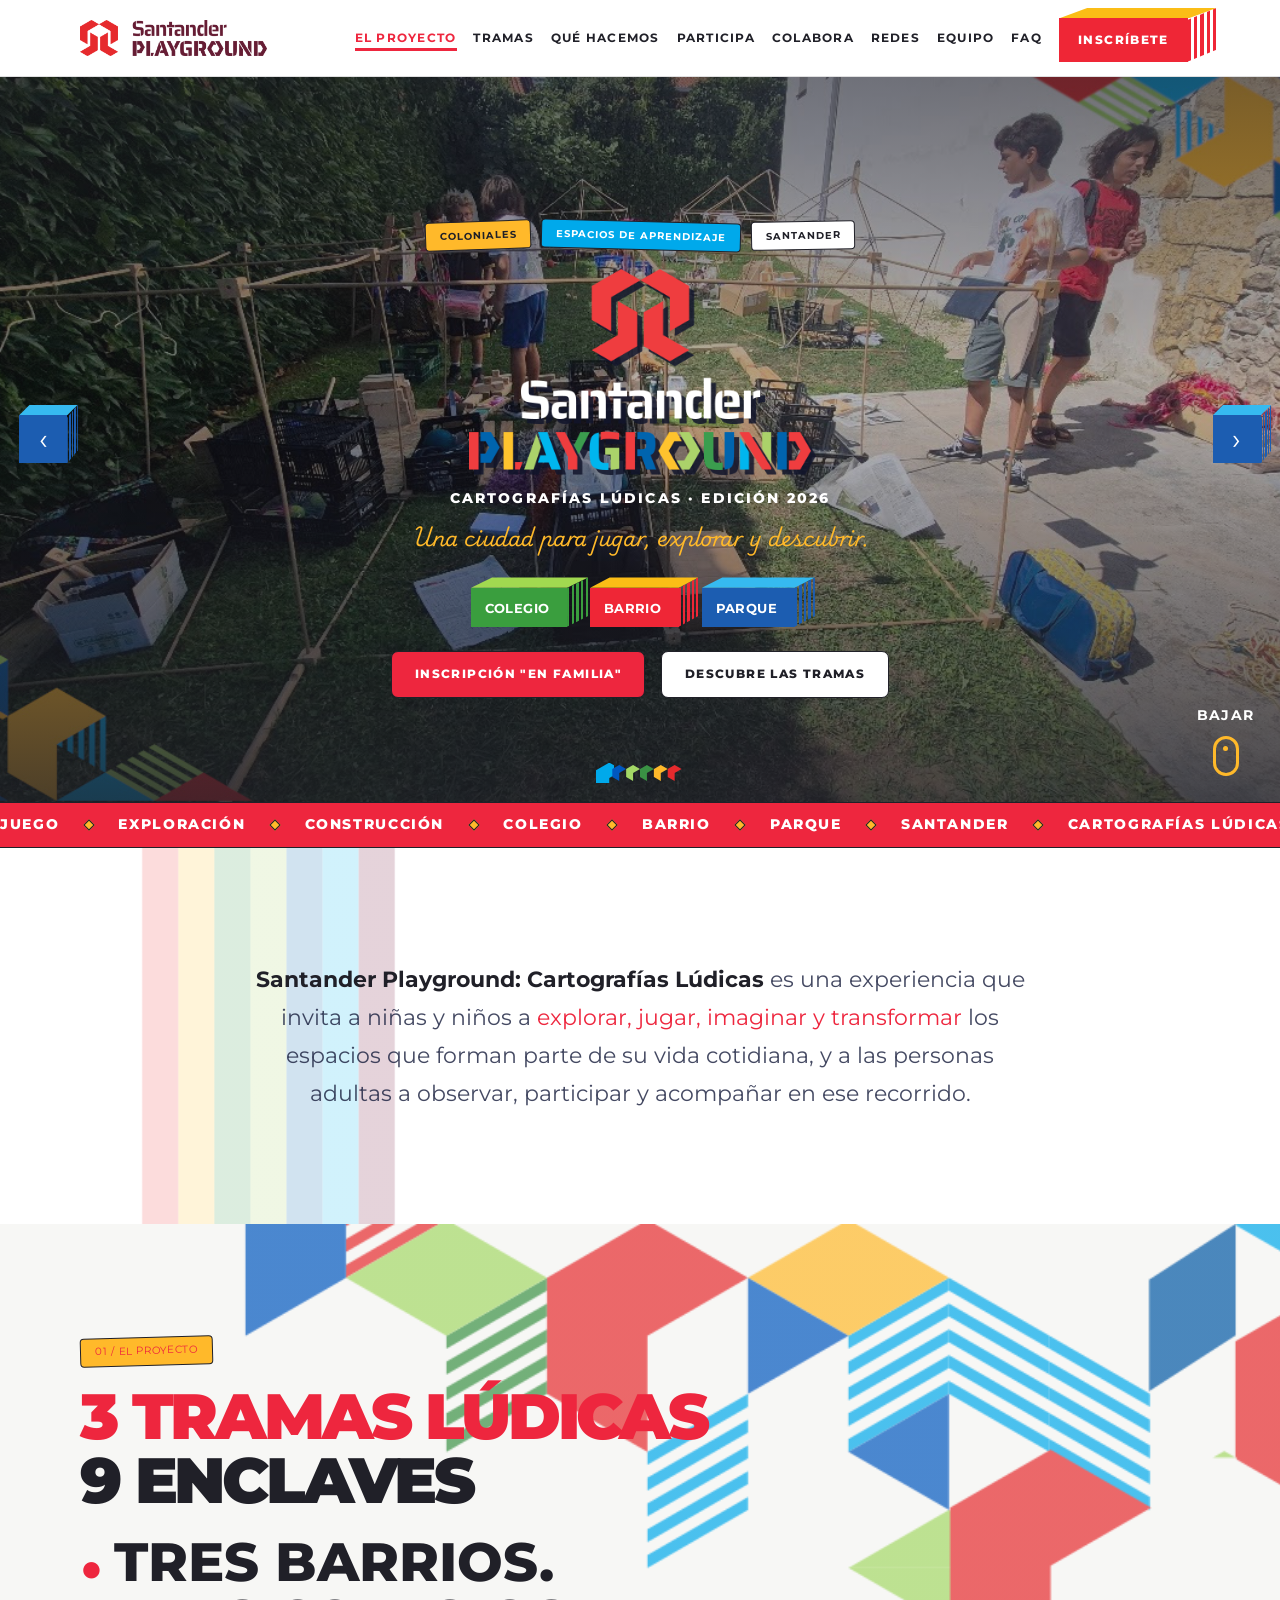
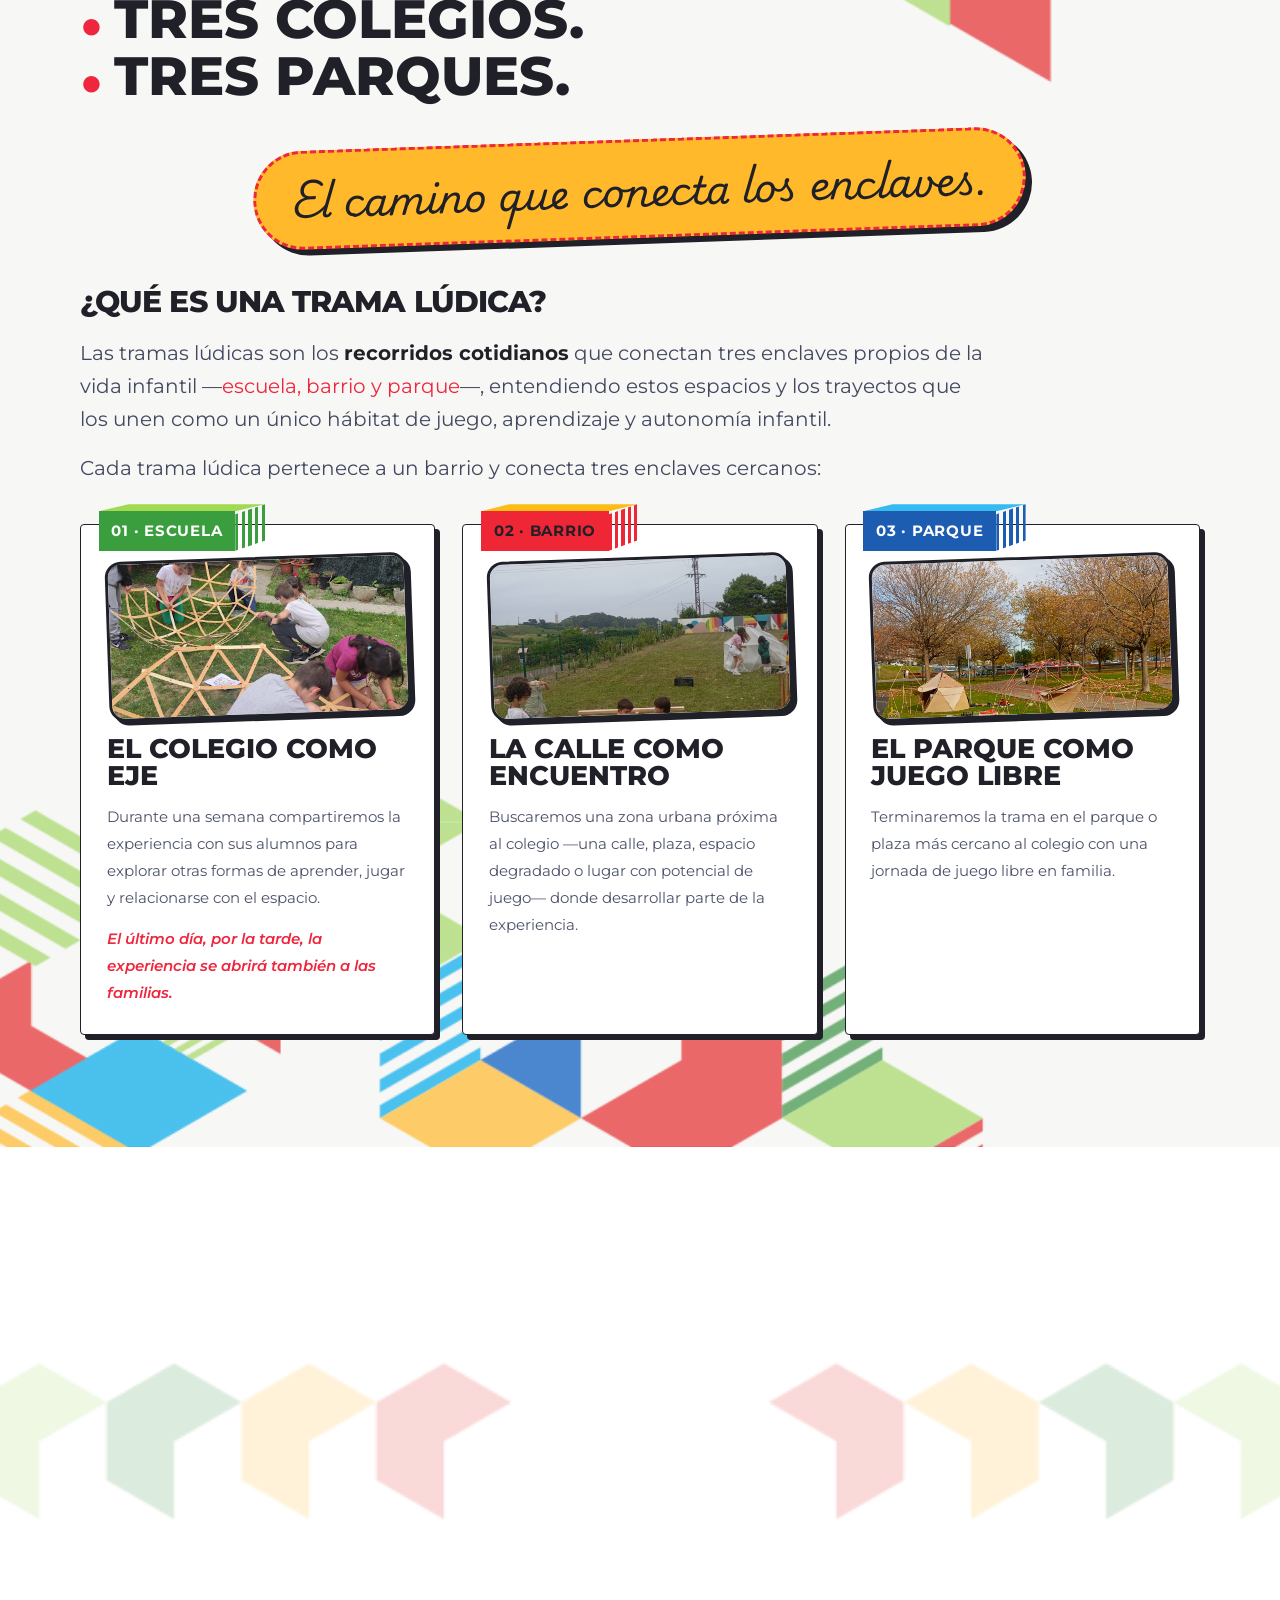
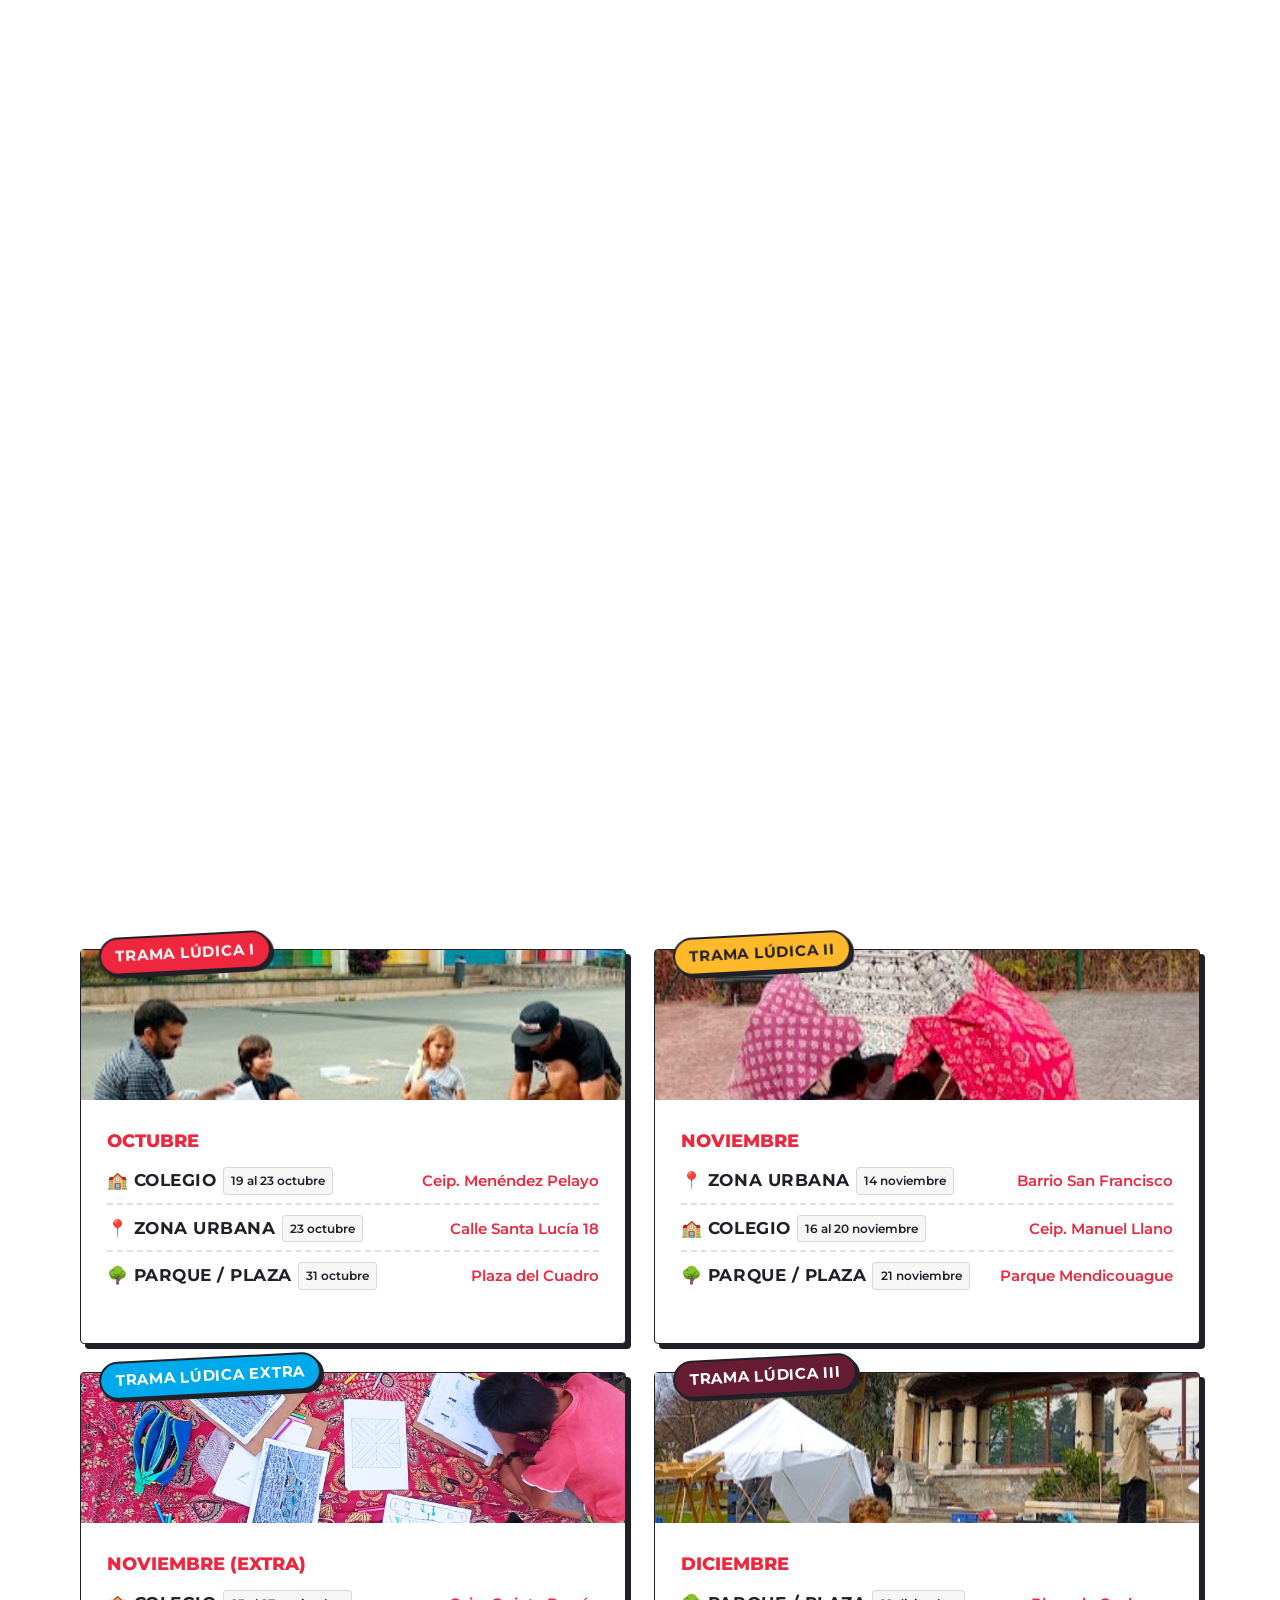
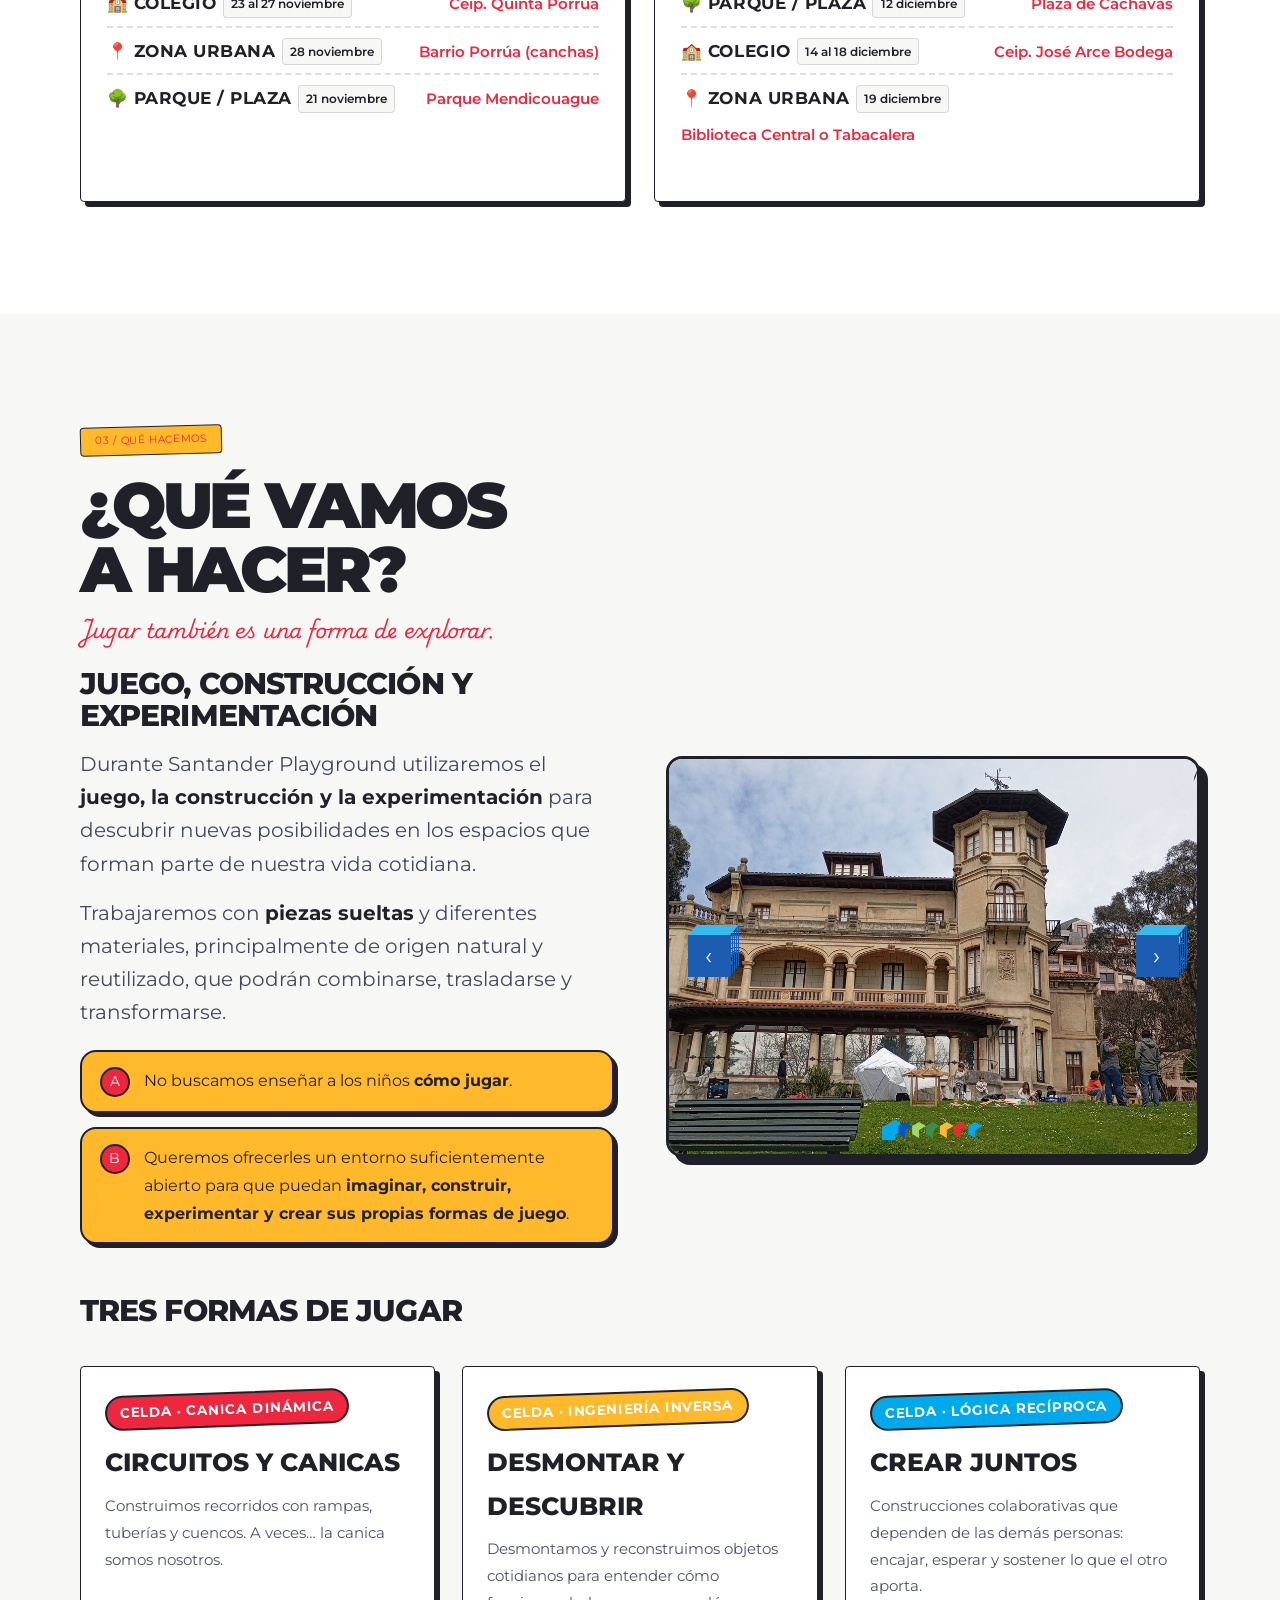
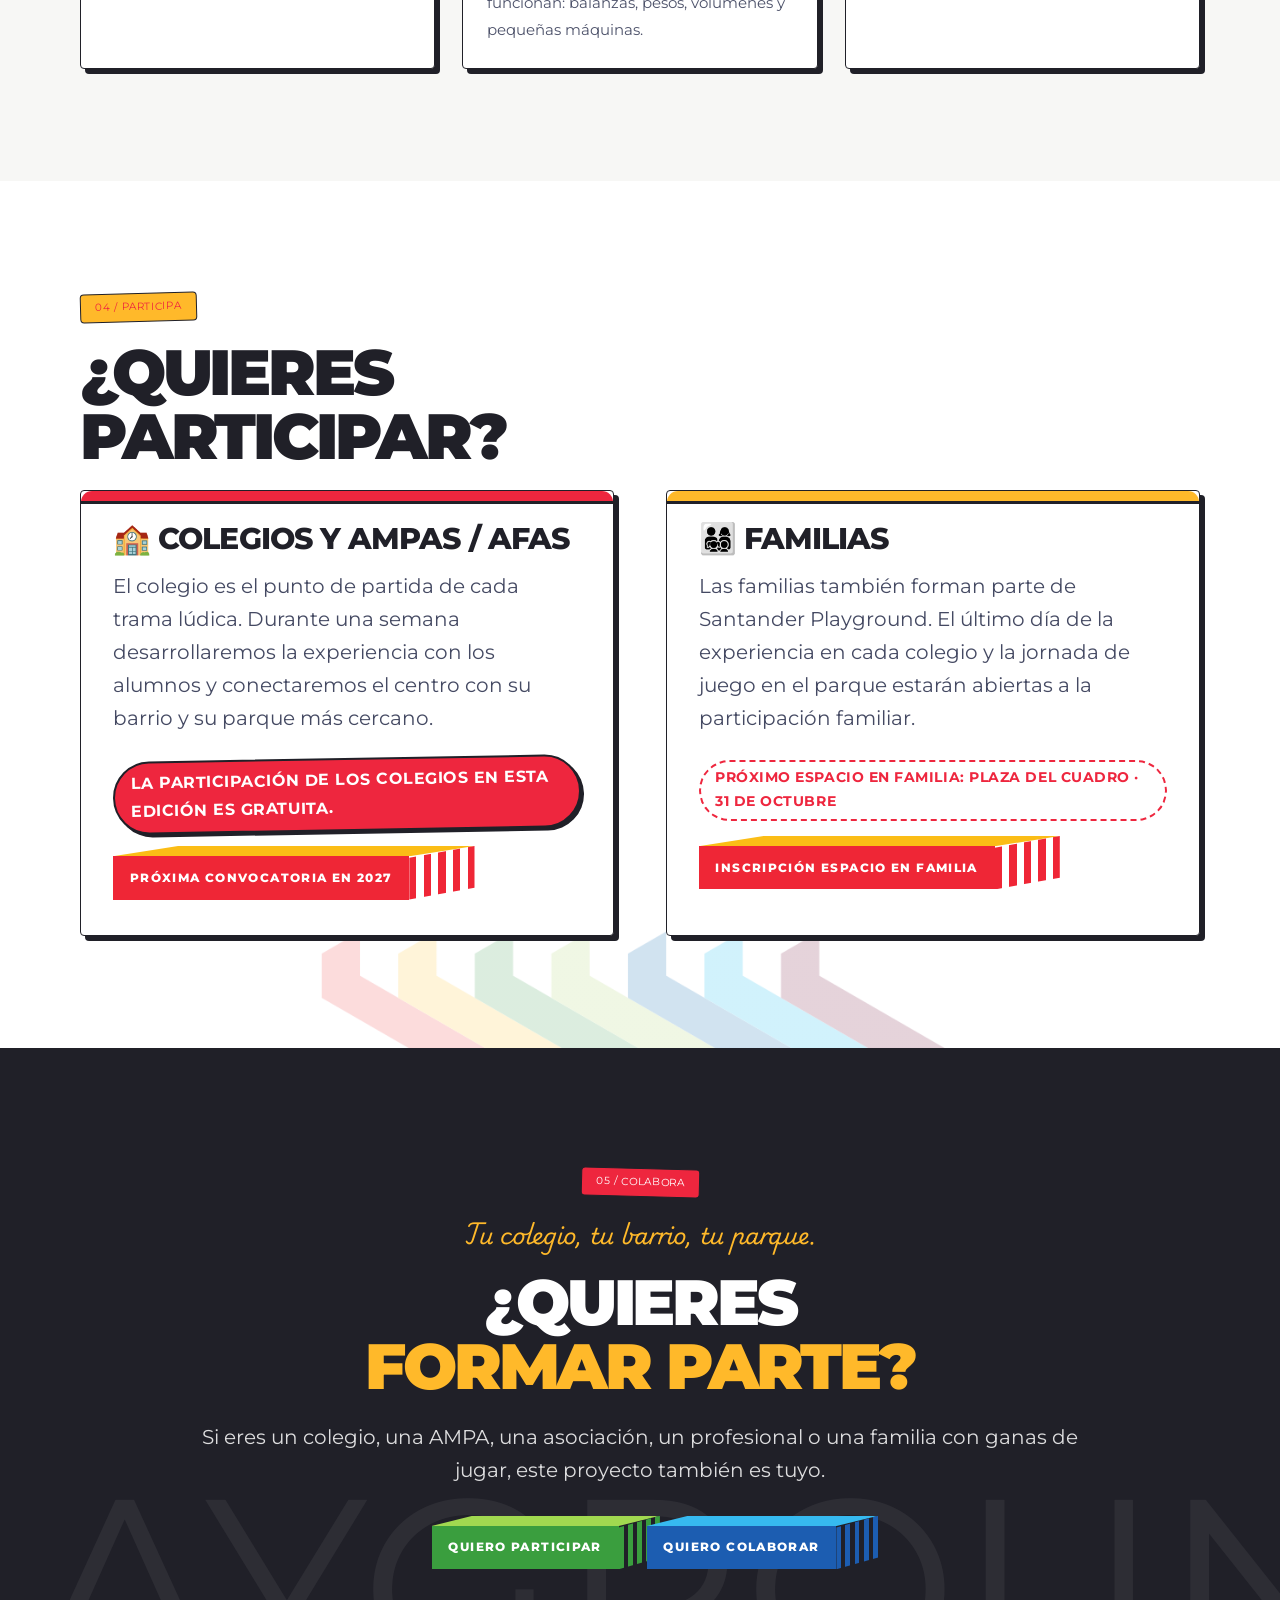
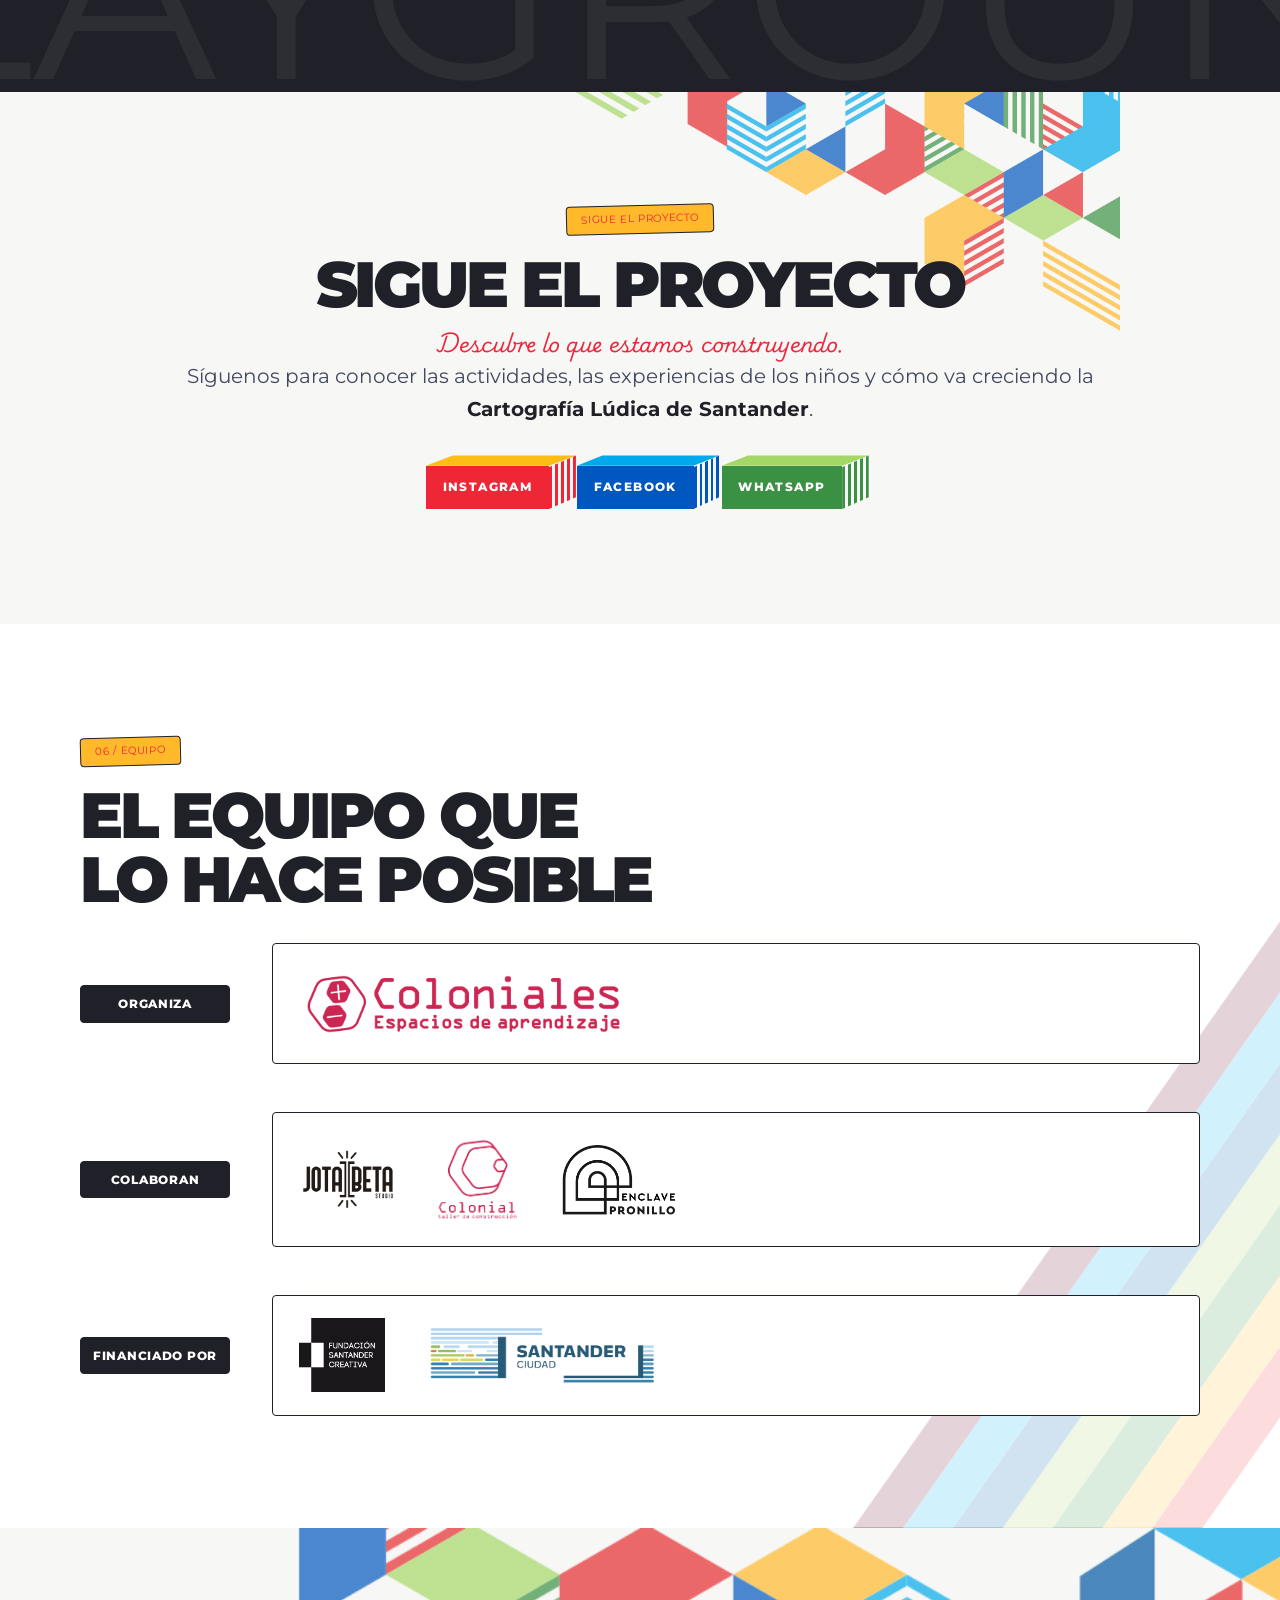
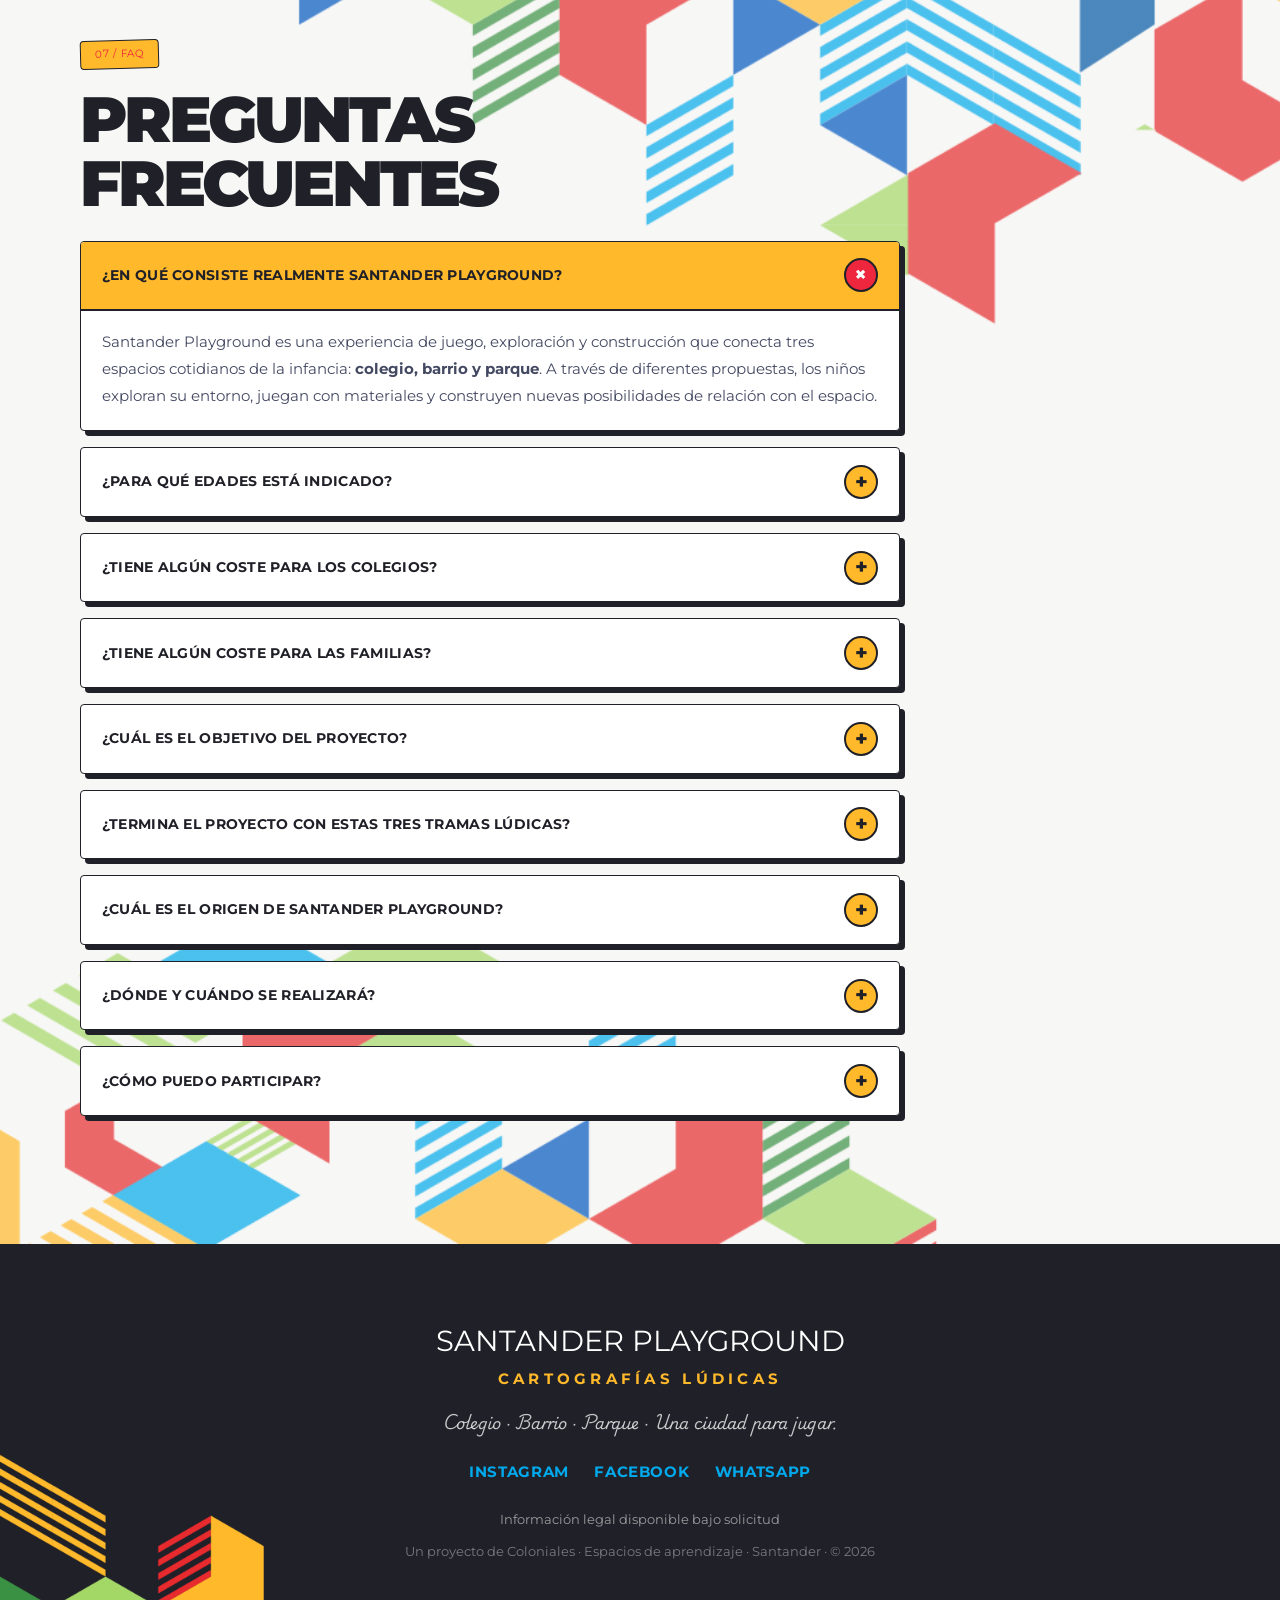
==== commit 865fe119: "Ajusta botones, fondos y contenidos de la landing Actualiza los estilos visuales, añade los recursos" ====
--- a/index.html
+++ b/index.html
@@ -114,9 +114,9 @@
           <p class="spg-hero-sub">CARTOGRAFÍAS LÚDICAS · EDICIÓN 2026</p>
           <p class="spg-hand spg-hero-hand">Una ciudad para jugar, explorar y descubrir.</p>
           <p class="spg-chips" aria-label="Tres enclaves">
-            <span>01 · Colegio</span>
-            <span>02 · Barrio</span>
-            <span>03 · Parque</span>
+            <span>Colegio</span>
+            <span>Barrio</span>
+            <span>Parque</span>
           </p>
           <div class="spg-actions">
             <a class="spg-btn spg-btn-solid" href="https://forms.gle/5ALm7MrFoxxtyqfK9" target="_blank" rel="noopener">Inscripción "en familia"</a>
@@ -255,7 +255,6 @@
                 <em class="spg-t-val">Plaza del Cuadro</em>
               </p>
             </div>
-            <a class="spg-btn spg-btn-ghost" href="#spg-map">Ver en el mapa</a>
           </article>
 
           <!-- TRAMA 2: Noviembre -->
@@ -277,7 +276,6 @@
                 <em class="spg-t-val">Parque Mendicouague</em>
               </p>
             </div>
-            <a class="spg-btn spg-btn-ghost" href="#spg-map">Ver en el mapa</a>
           </article>
 
           <!-- TRAMA EXTRA: Noviembre -->
@@ -294,8 +292,11 @@
                 <span class="spg-t-row">📍 Zona urbana <small class="spg-t-date">28 noviembre</small></span>
                 <em class="spg-t-val">Barrio Porrúa (canchas)</em>
               </p>
-            </div>
-            <a class="spg-btn spg-btn-ghost" href="#spg-map">Ver en el mapa</a>
+              <p>
+                <span class="spg-t-row">🌳 Parque / plaza <small class="spg-t-date">21 noviembre</small></span>
+                <em class="spg-t-val">Parque Mendicouague</em>
+              </p>
+            </div>
           </article>
 
           <!-- TRAMA 3: Diciembre -->
@@ -317,7 +318,6 @@
                 <em class="spg-t-val">Biblioteca Central o Tabacalera</em>
               </p>
             </div>
-            <a class="spg-btn spg-btn-ghost" href="#spg-map">Ver en el mapa</a>
           </article>
         </div>
       </div>
--- a/styles.css
+++ b/styles.css
@@ -493,7 +493,7 @@
   transform: translateX(-50%);
   z-index: 5;
   display: flex;
-  gap: .55rem;
+  gap: 0;
 }
 
 .spg-carousel-dot {
@@ -1561,20 +1561,174 @@
 .spg-nav .spg-nav-cta { padding: .65rem 1.2rem; font-size: .72rem; }
 
 .spg-btn {
-  border-radius: 7px;
-  border-width: 1px;
+  position: relative;
+  isolation: isolate;
+  border: 0;
   box-shadow: none;
   font-family: 'Montserrat', sans-serif;
   font-size: .72rem;
   font-weight: 800;
   letter-spacing: .12em;
-  padding: .95rem 1.4rem;
-}
-.spg-btn:hover { transform: translateY(-2px); box-shadow: none; }
-.spg-btn-solid { background: var(--spg-fucsia); }
-.spg-btn-solid:hover { background: var(--spg-fucsia-dark); box-shadow: none; }
-.spg-btn-paper, .spg-btn-ghost { background: #fff; }
-.spg-btn-paper:hover, .spg-btn-ghost:hover { background: var(--spg-paper-2); box-shadow: none; }
+  line-height: 1.25;
+  min-height: 2.7rem;
+  padding: .7rem 1.05rem;
+  margin: .45rem .75rem .2rem 0;
+  border-radius: 0;
+}
+.spg-btn:hover { transform: translate(-2px, -2px); box-shadow: none; }
+.spg-btn-solid {
+  --spg-box-front: #ef2636;
+  --spg-box-top: #fbbd16;
+  background: var(--spg-box-front);
+  color: #fff;
+}
+.spg-btn-solid:hover { background: var(--spg-box-front); }
+.spg-btn-sun {
+  --spg-box-front: #3a9e3e;
+  --spg-box-top: #a1d950;
+  background: var(--spg-box-front);
+  color: #fff;
+}
+.spg-btn-paper, .spg-btn-ghost, .spg-btn-line {
+  --spg-box-front: #1c5db1;
+  --spg-box-top: #36baf0;
+  background: var(--spg-box-front);
+  color: #fff;
+}
+.spg-btn-paper:hover, .spg-btn-ghost:hover, .spg-btn-line:hover {
+  background: var(--spg-box-front);
+  color: #fff;
+}
+
+.spg-hamburger,
+.spg-overlay-close {
+  position: relative;
+}
+
+.spg-btn::before,
+.spg-btn::after,
+.spg-chips span::before,
+.spg-chips span::after,
+.spg-chip::before,
+.spg-chip::after,
+.spg-hamburger::before,
+.spg-hamburger::after,
+.spg-overlay-close::before,
+.spg-overlay-close::after,
+.spg-carousel-arrow::before,
+.spg-carousel-arrow::after,
+.spg-top::before,
+.spg-top::after {
+  position: absolute;
+  content: "";
+  z-index: -1;
+}
+
+.spg-btn::before,
+.spg-chips span::before,
+.spg-chip::before,
+.spg-hamburger::before,
+.spg-overlay-close::before,
+.spg-carousel-arrow::before,
+.spg-top::before {
+  top: -.65rem;
+  right: -22%;
+  left: 0;
+  height: .65rem;
+  background: var(--spg-box-top);
+  clip-path: polygon(18% 0, 100% 0, 82% 100%, 0 100%);
+}
+
+.spg-btn::after,
+.spg-chips span::after,
+.spg-chip::after,
+.spg-hamburger::after,
+.spg-overlay-close::after,
+.spg-carousel-arrow::after,
+.spg-top::after {
+  top: -.65rem;
+  right: -22%;
+  bottom: 0;
+  width: 22%;
+  background: linear-gradient(
+    90deg,
+    var(--spg-box-front) 0 11.11%,
+    transparent 11.11% 22.22%,
+    var(--spg-box-front) 22.22% 33.33%,
+    transparent 33.33% 44.44%,
+    var(--spg-box-front) 44.44% 55.55%,
+    transparent 55.55% 66.66%,
+    var(--spg-box-front) 66.66% 77.77%,
+    transparent 77.77% 88.88%,
+    var(--spg-box-front) 88.88% 100%
+  );
+  clip-path: polygon(0 22%, 100% 0, 100% 78%, 0 100%);
+}
+
+.spg-carousel-dot {
+  position: relative;
+  isolation: isolate;
+  flex: none;
+  width: 14px;
+  height: 16px;
+  padding: 0;
+  border: 0;
+  border-radius: 0;
+  box-shadow: none;
+  background-color: transparent;
+  background-image: url("img/botones/botones carrusel.svg");
+  background-repeat: no-repeat;
+  background-size: 600% 100%;
+  background-position: 0 center;
+}
+.spg-carousel-dot:nth-child(6n + 2) { background-position: 20% center; }
+.spg-carousel-dot:nth-child(6n + 3) { background-position: 40% center; }
+.spg-carousel-dot:nth-child(6n + 4) { background-position: 60% center; }
+.spg-carousel-dot:nth-child(6n + 5) { background-position: 80% center; }
+.spg-carousel-dot:nth-child(6n) { background-position: 100% center; }
+.spg-carousel-dot:hover { transform: translate(-1px, -1px); }
+.spg-carousel-dot.is-active {
+  background-color: transparent;
+  background-image: url("img/botones/botones carrusel.svg");
+  transform: scale(1.3);
+}
+
+.spg-hamburger,
+.spg-overlay-close,
+.spg-carousel-arrow,
+.spg-top {
+  isolation: isolate;
+  border: 0;
+  border-radius: 0;
+  box-shadow: none;
+  color: #fff;
+  background: var(--spg-box-front);
+  transition: transform .15s ease, background-color .15s ease;
+}
+.spg-hamburger {
+  --spg-box-front: #3a9e3e;
+  --spg-box-top: #a1d950;
+  padding: .6rem .9rem;
+  font-size: .8rem;
+}
+.spg-hamburger:hover,
+.spg-overlay-close:hover { transform: translate(-2px, -2px); }
+.spg-hamburger-lines i { background: currentColor; }
+.spg-overlay-close {
+  --spg-box-front: #ef2636;
+  --spg-box-top: #fbbd16;
+  padding: .6rem .9rem;
+}
+.spg-carousel-arrow {
+  --spg-box-front: #1c5db1;
+  --spg-box-top: #36baf0;
+}
+.spg-carousel-arrow:hover { transform: translateY(-50%) translate(-2px, -2px); box-shadow: none; }
+.spg-top {
+  --spg-box-front: #3a9e3e;
+  --spg-box-top: #a1d950;
+}
+.spg-top:hover { transform: translate(-2px, -2px); box-shadow: none; }
 
 .spg-hero {
   min-height: 720px;
@@ -1606,7 +1760,21 @@
 .spg-hero-sub { color: #fff; font-size: .9rem; font-weight: 800; letter-spacing: .15em; }
 .spg-hero-hand { color: var(--spg-yellow); }
 .spg-chips { justify-content: center; }
-.spg-chips span { color: #fff; border: 1px solid rgba(255, 255, 255, 0.7); background: rgba(32, 32, 40, 0.4); font-size: .68rem; }
+.spg-chips span {
+  position: relative;
+  isolation: isolate;
+  margin: .7rem .9rem .5rem 0;
+  min-height: 2.2rem;
+  padding: .55rem 1.1rem .45rem .85rem;
+  border: 0;
+  border-radius: 0;
+  background: var(--spg-box-front);
+  color: #fff;
+  font-size: .82rem;
+}
+.spg-chips span:nth-child(1) { --spg-box-front: #3a9e3e; --spg-box-top: #a1d950; }
+.spg-chips span:nth-child(2) { --spg-box-front: #ef2636; --spg-box-top: #fbbd16; }
+.spg-chips span:nth-child(3) { --spg-box-front: #1c5db1; --spg-box-top: #36baf0; }
 .spg-hero .spg-actions { justify-content: center; }
 .spg-scroll-hint { color: #fff; }
 .spg-marquee { background: var(--spg-fucsia); border-width: 1px; }
@@ -1616,9 +1784,82 @@
 
 .spg-section { padding: clamp(4.5rem, 9vw, 7rem) 0; }
 .spg-section-alt { background-color: var(--spg-paper-2); }
+#intro, #tramas, #participa, #equipo {
+  background-size: cover;
+  background-position: center;
+  background-repeat: no-repeat;
+}
+#intro {
+  background-image:
+    linear-gradient(rgba(255, 255, 255, .82), rgba(255, 255, 255, .82)),
+    url("img/fondos/P%C3%A1gina%201.png");
+}
+#tramas {
+  background-image:
+    linear-gradient(rgba(255, 255, 255, .82), rgba(255, 255, 255, .82)),
+    url("img/fondos/img/fondos/img/fondos/P%C3%A1gina%201.png");
+}
+#participa {
+  background-image:
+    linear-gradient(rgba(255, 255, 255, .82), rgba(255, 255, 255, .82)),
+    url("img/fondos/P%C3%A1gina%203.png");
+}
+#equipo {
+  background-image:
+    linear-gradient(rgba(255, 255, 255, .82), rgba(255, 255, 255, .82)),
+    url("img/fondos/img/fondos/img/fondos/img/fondos/img/fondos/P%C3%A1gina%204.png");
+}
+#redes { background-size: auto, min(100%, 960px) auto; }
 .spg-h2 { font-family: 'Montserrat', sans-serif; font-size: clamp(2rem, 5vw, 4.3rem); letter-spacing: -.05em; line-height: 1; }
 .spg-h3 { font-family: 'Montserrat', sans-serif; letter-spacing: -.03em; }
 .spg-num { border-width: 1px; border-radius: 4px; font-family: 'Montserrat', sans-serif; font-size: .65rem; box-shadow: none; }
+.spg-grid3 > .spg-card .spg-chip {
+  isolation: isolate;
+  display: inline-flex;
+  align-items: center;
+  top: -.85rem;
+  border: 0;
+  border-radius: 0;
+  box-shadow: none;
+  padding: .4rem .8rem;
+  transform: none;
+  background: var(--spg-box-front);
+}
+.spg-grid3 > .spg-card:nth-child(3n + 1) .spg-chip { --spg-box-front: #3a9e3e; --spg-box-top: #a1d950; }
+.spg-grid3 > .spg-card:nth-child(3n + 2) .spg-chip { --spg-box-front: #ef2636; --spg-box-top: #fbbd16; }
+.spg-grid3 > .spg-card:nth-child(3n) .spg-chip { --spg-box-front: #1c5db1; --spg-box-top: #36baf0; }
+.spg-chip::before { top: -.45rem; height: .45rem; }
+.spg-chip::after { top: -.45rem; }
+.spg-hero .spg-actions .spg-btn {
+  isolation: auto;
+  min-height: 0;
+  margin: 0;
+  padding: .95rem 1.4rem;
+  border: 1px solid var(--spg-ink);
+  border-radius: 7px;
+  box-shadow: none;
+}
+.spg-hero .spg-actions .spg-btn::before,
+.spg-hero .spg-actions .spg-btn::after { content: none; }
+.spg-hero .spg-actions .spg-btn-solid { background: var(--spg-fucsia); }
+.spg-hero .spg-actions .spg-btn-solid:hover { background: var(--spg-fucsia-dark); }
+.spg-hero .spg-actions .spg-btn-paper { background: #fff; color: var(--spg-ink); }
+.spg-hero .spg-actions .spg-btn-paper:hover { background: var(--spg-paper-2); }
+.spg-social .spg-btn:nth-child(1) {
+  --spg-box-front: #ef2636;
+  --spg-box-top: #fbbd16;
+  background: var(--spg-box-front);
+}
+.spg-social .spg-btn:nth-child(2) {
+  --spg-box-front: #0057bf;
+  --spg-box-top: #00a9eb;
+  background: var(--spg-box-front);
+}
+.spg-social .spg-btn:nth-child(3) {
+  --spg-box-front: #3a9144;
+  --spg-box-top: #a4d866;
+  background: var(--spg-box-front);
+}
 .spg-card, .spg-panel-card, .spg-tl, .spg-map-block, .spg-cel, .spg-faq-item {
   border-width: 1px;
   border-radius: 4px;
@@ -1656,5 +1897,5 @@
   .spg-hero-copy h1 { font-size: clamp(2.45rem, 13vw, 4.4rem); white-space: normal; }
   .spg-hero-sub { font-size: .7rem; letter-spacing: .1em; }
   .spg-sticker { font-size: .55rem; padding: .3rem .55rem; }
-  .spg-chips span { font-size: .6rem; padding: .25rem .55rem; }
+  .spg-chips span { font-size: .68rem; padding: .45rem .8rem .35rem .65rem; }
 }
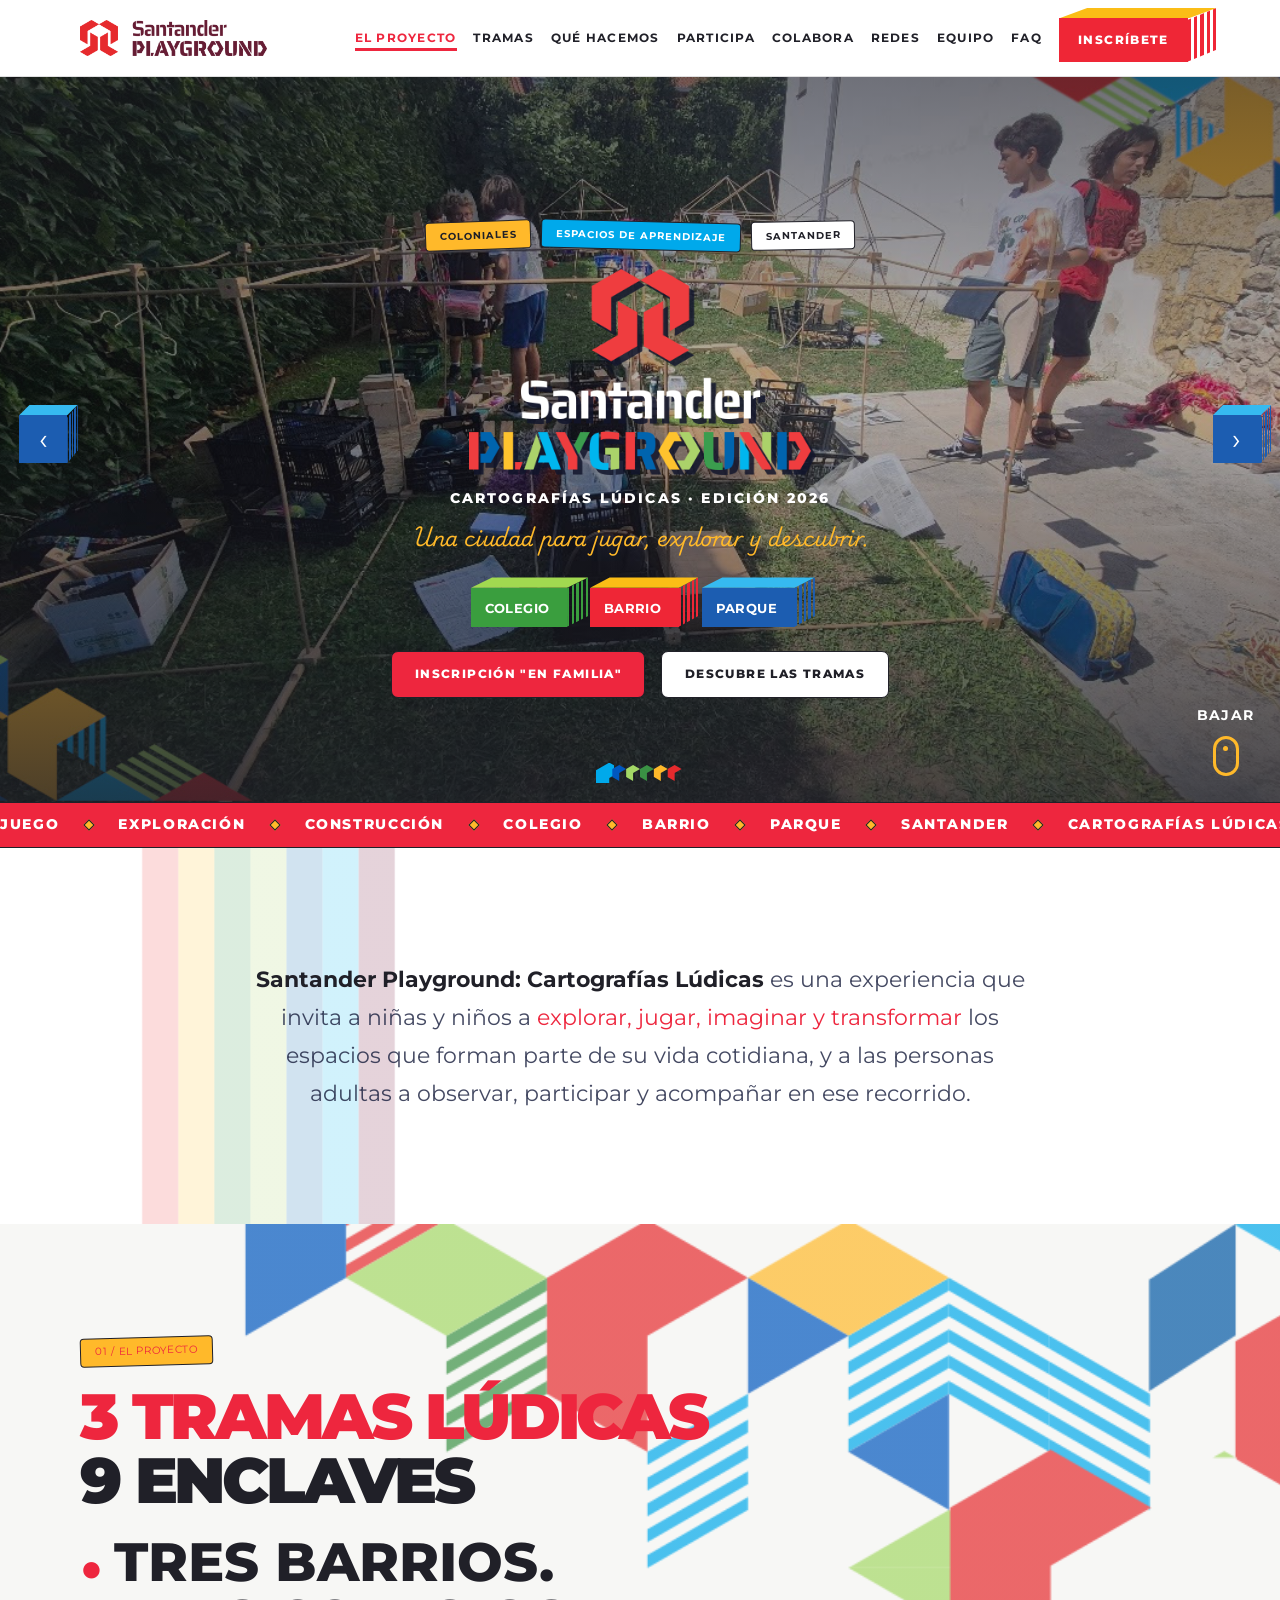
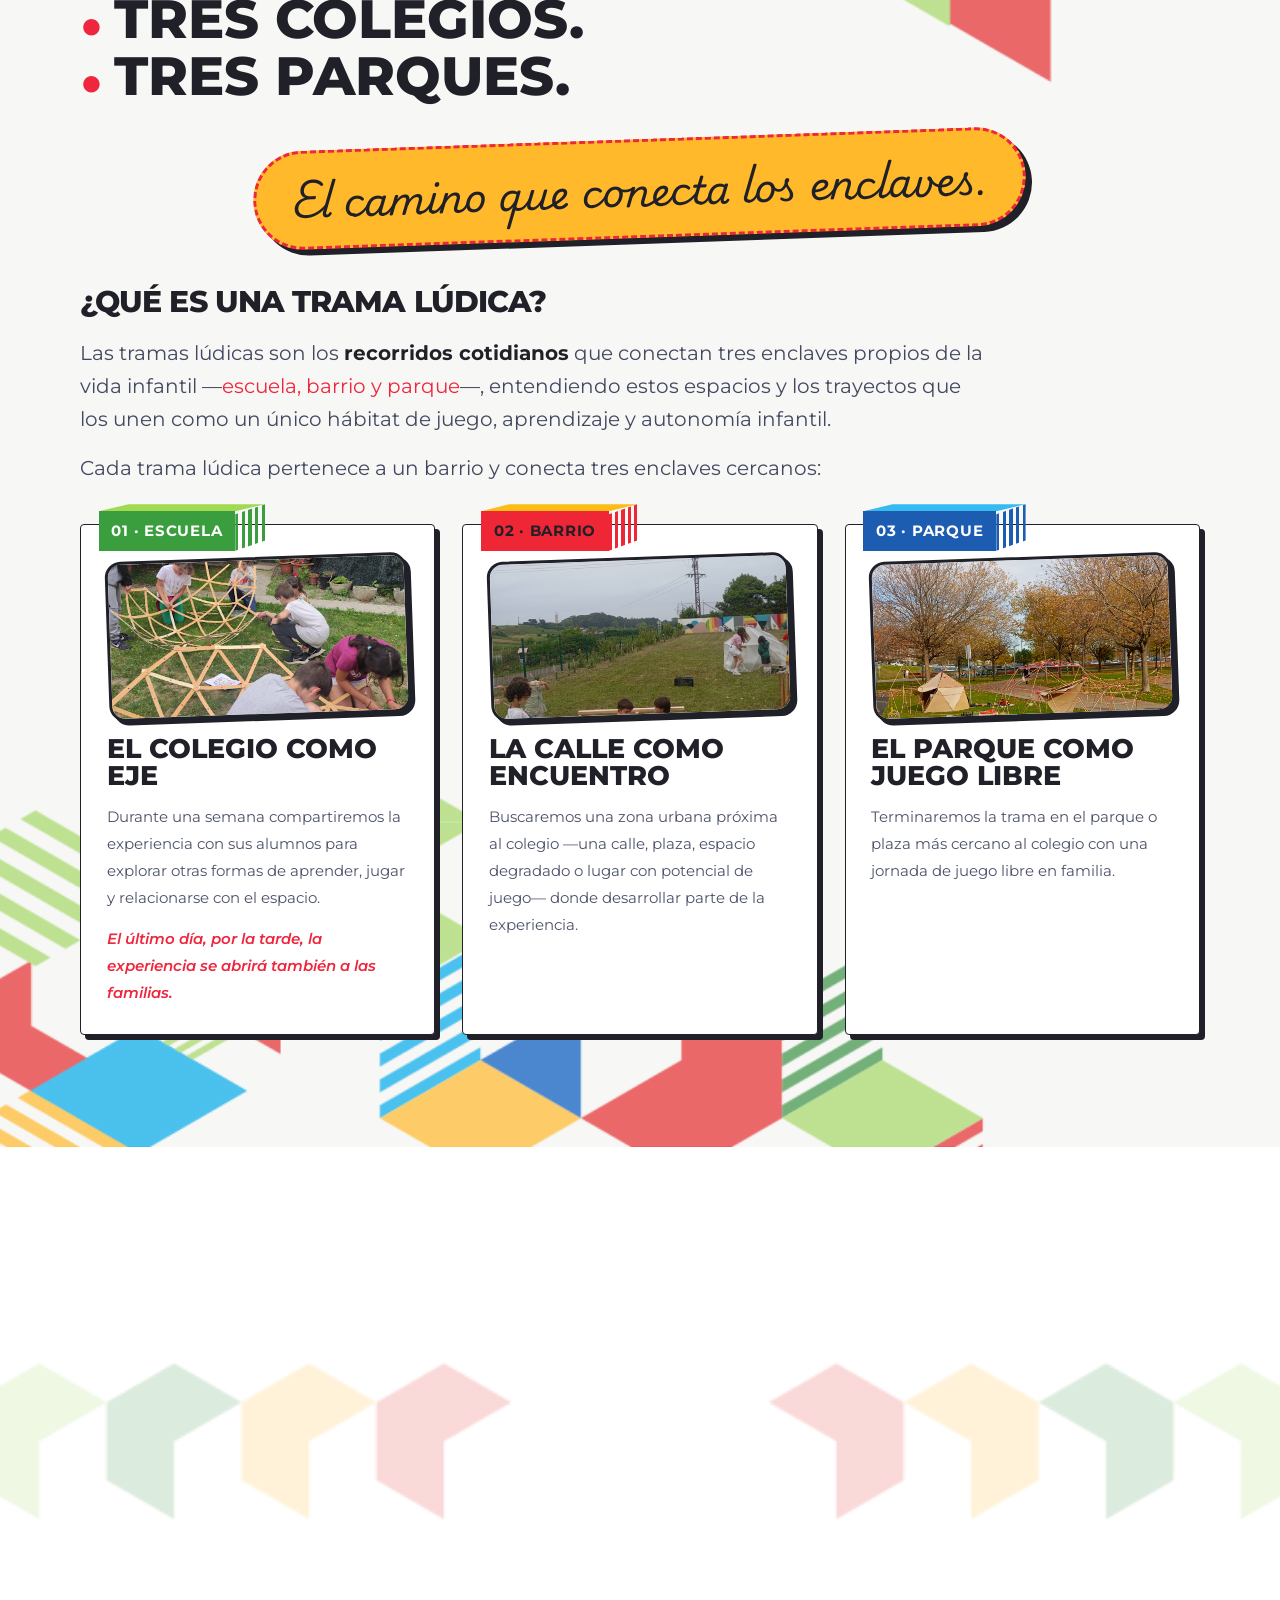
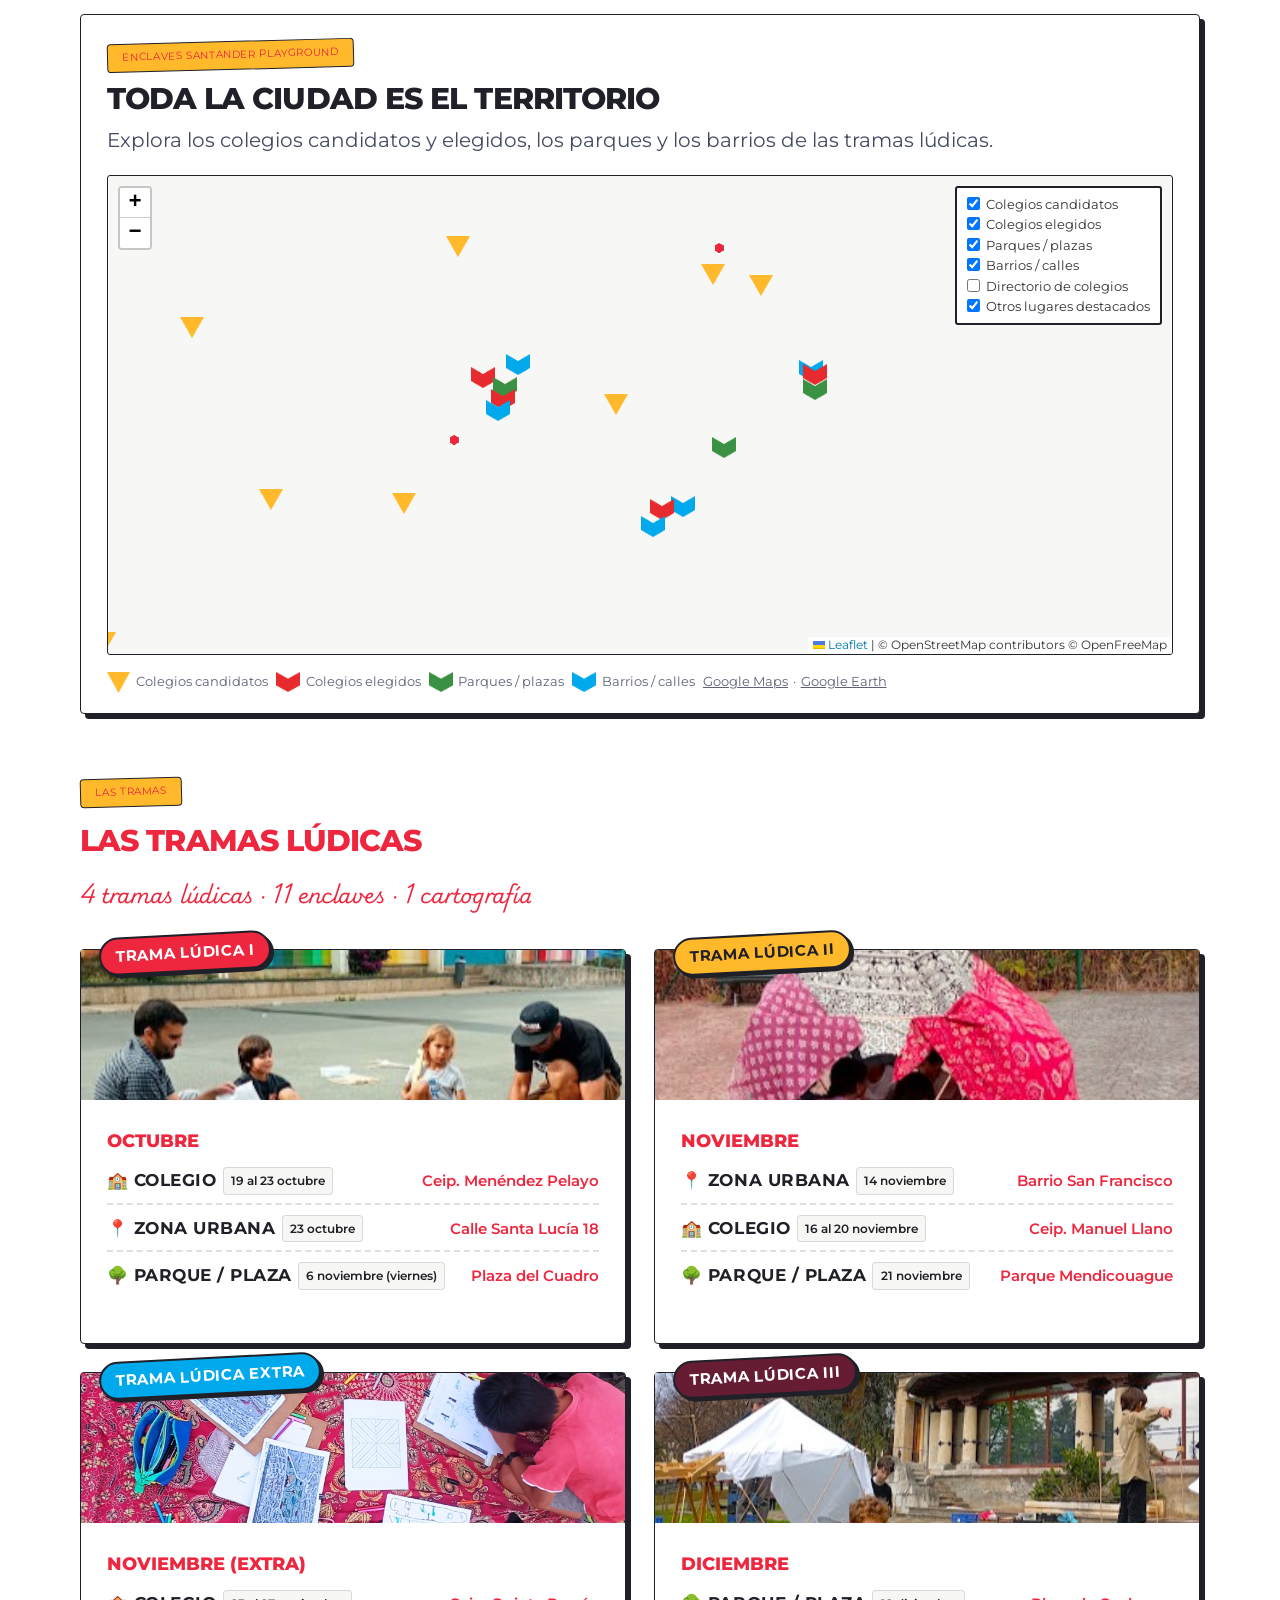
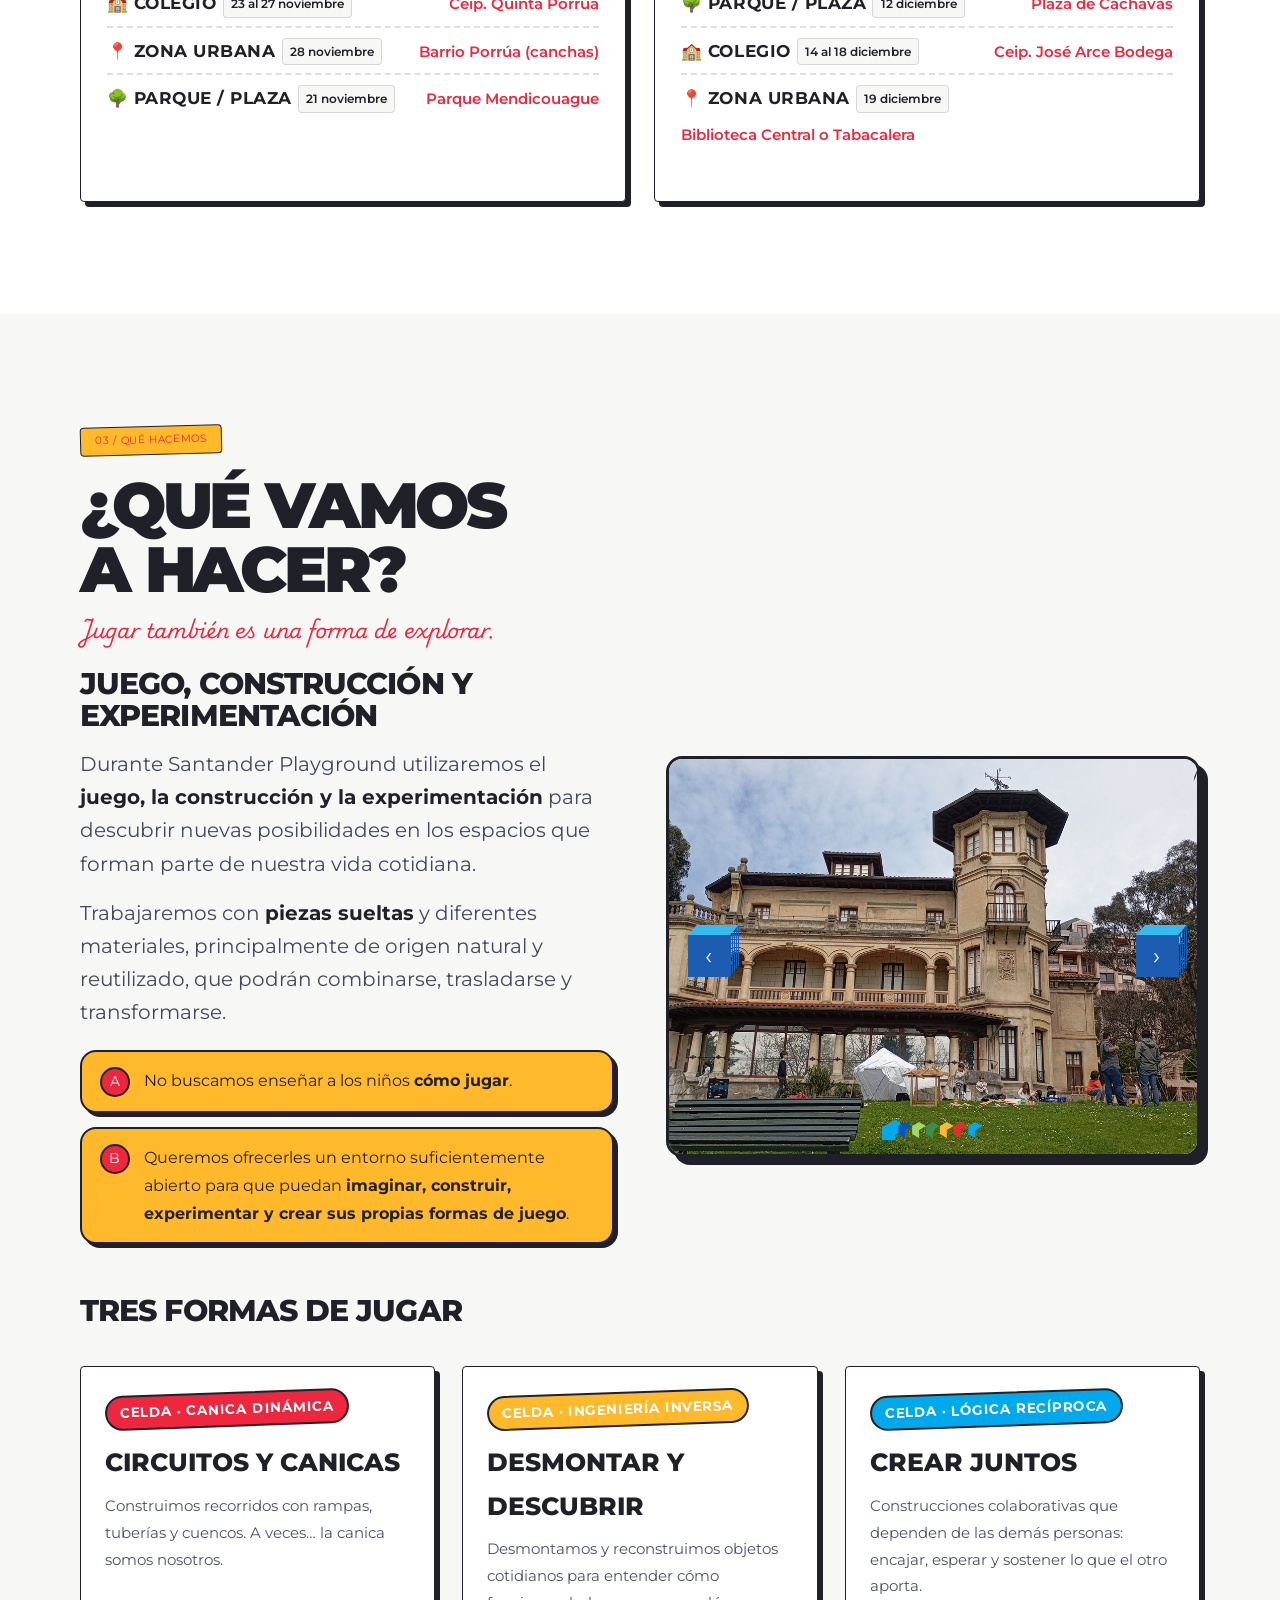
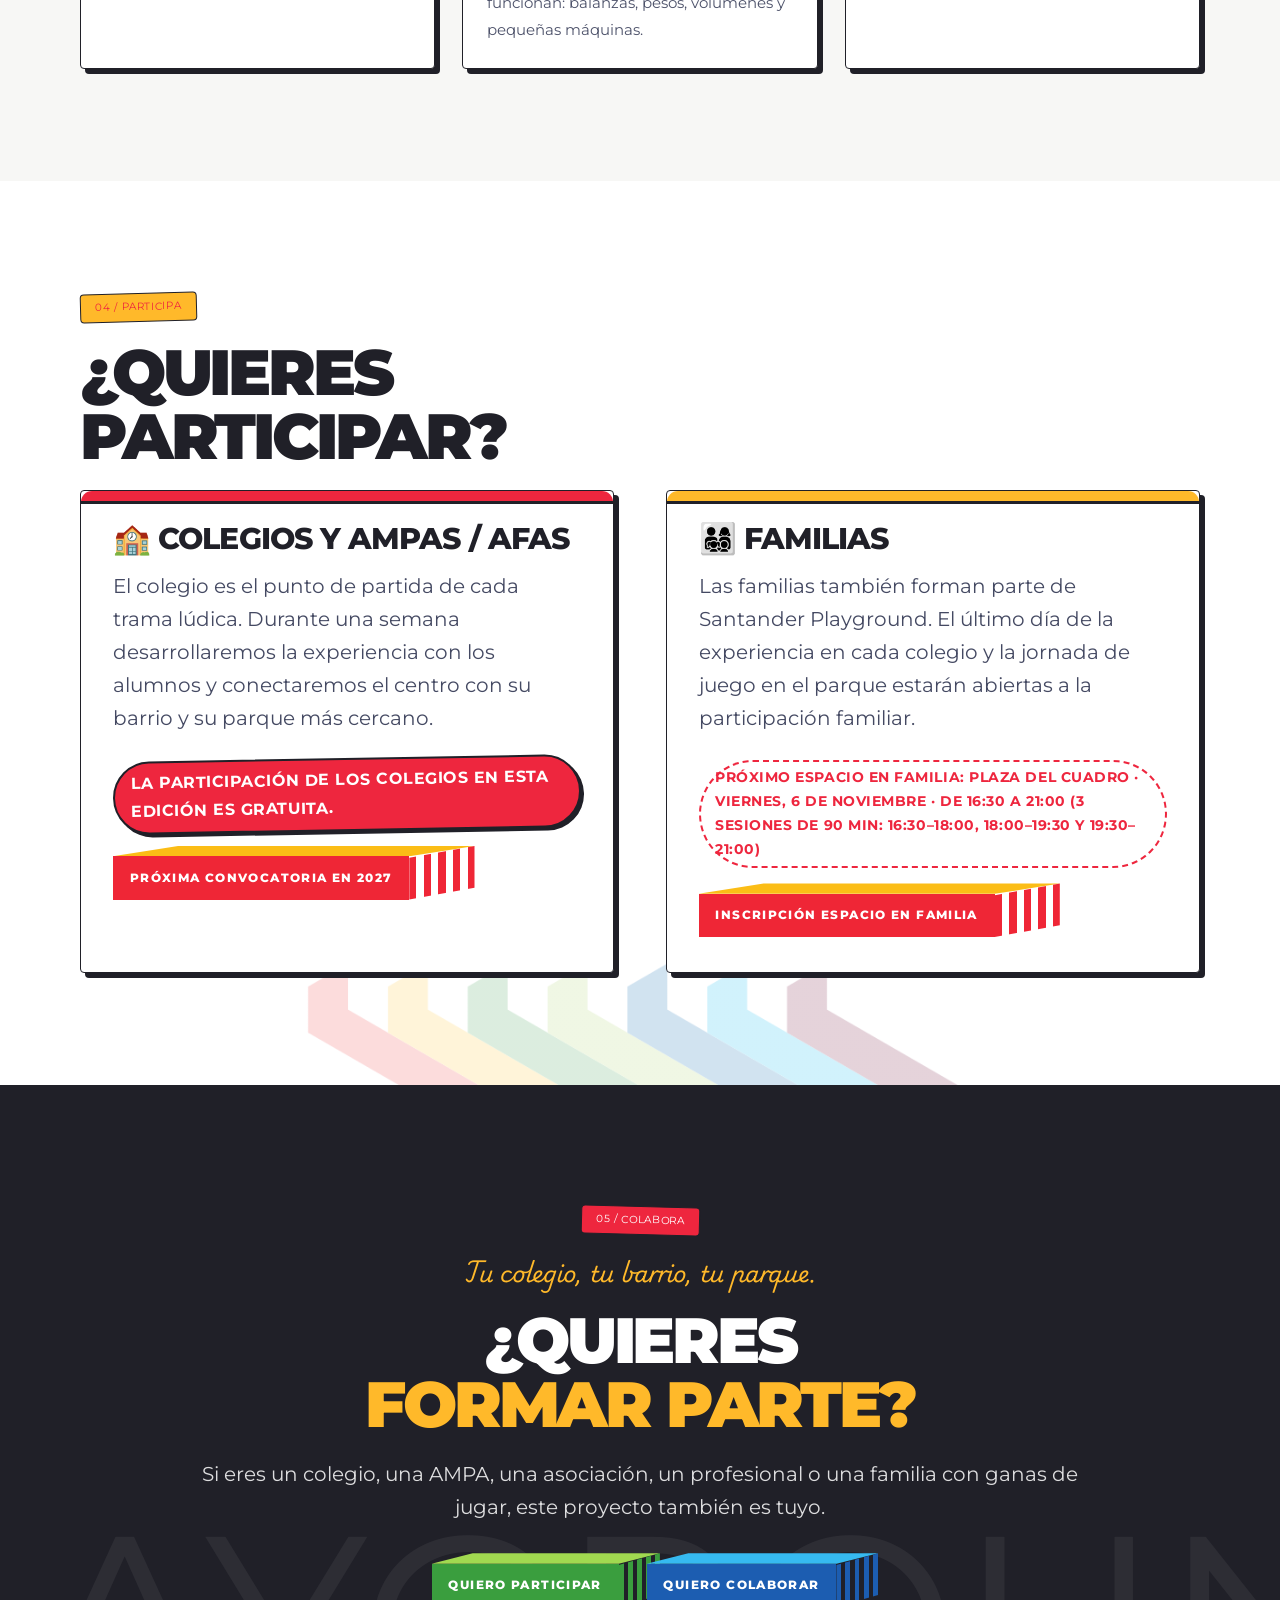
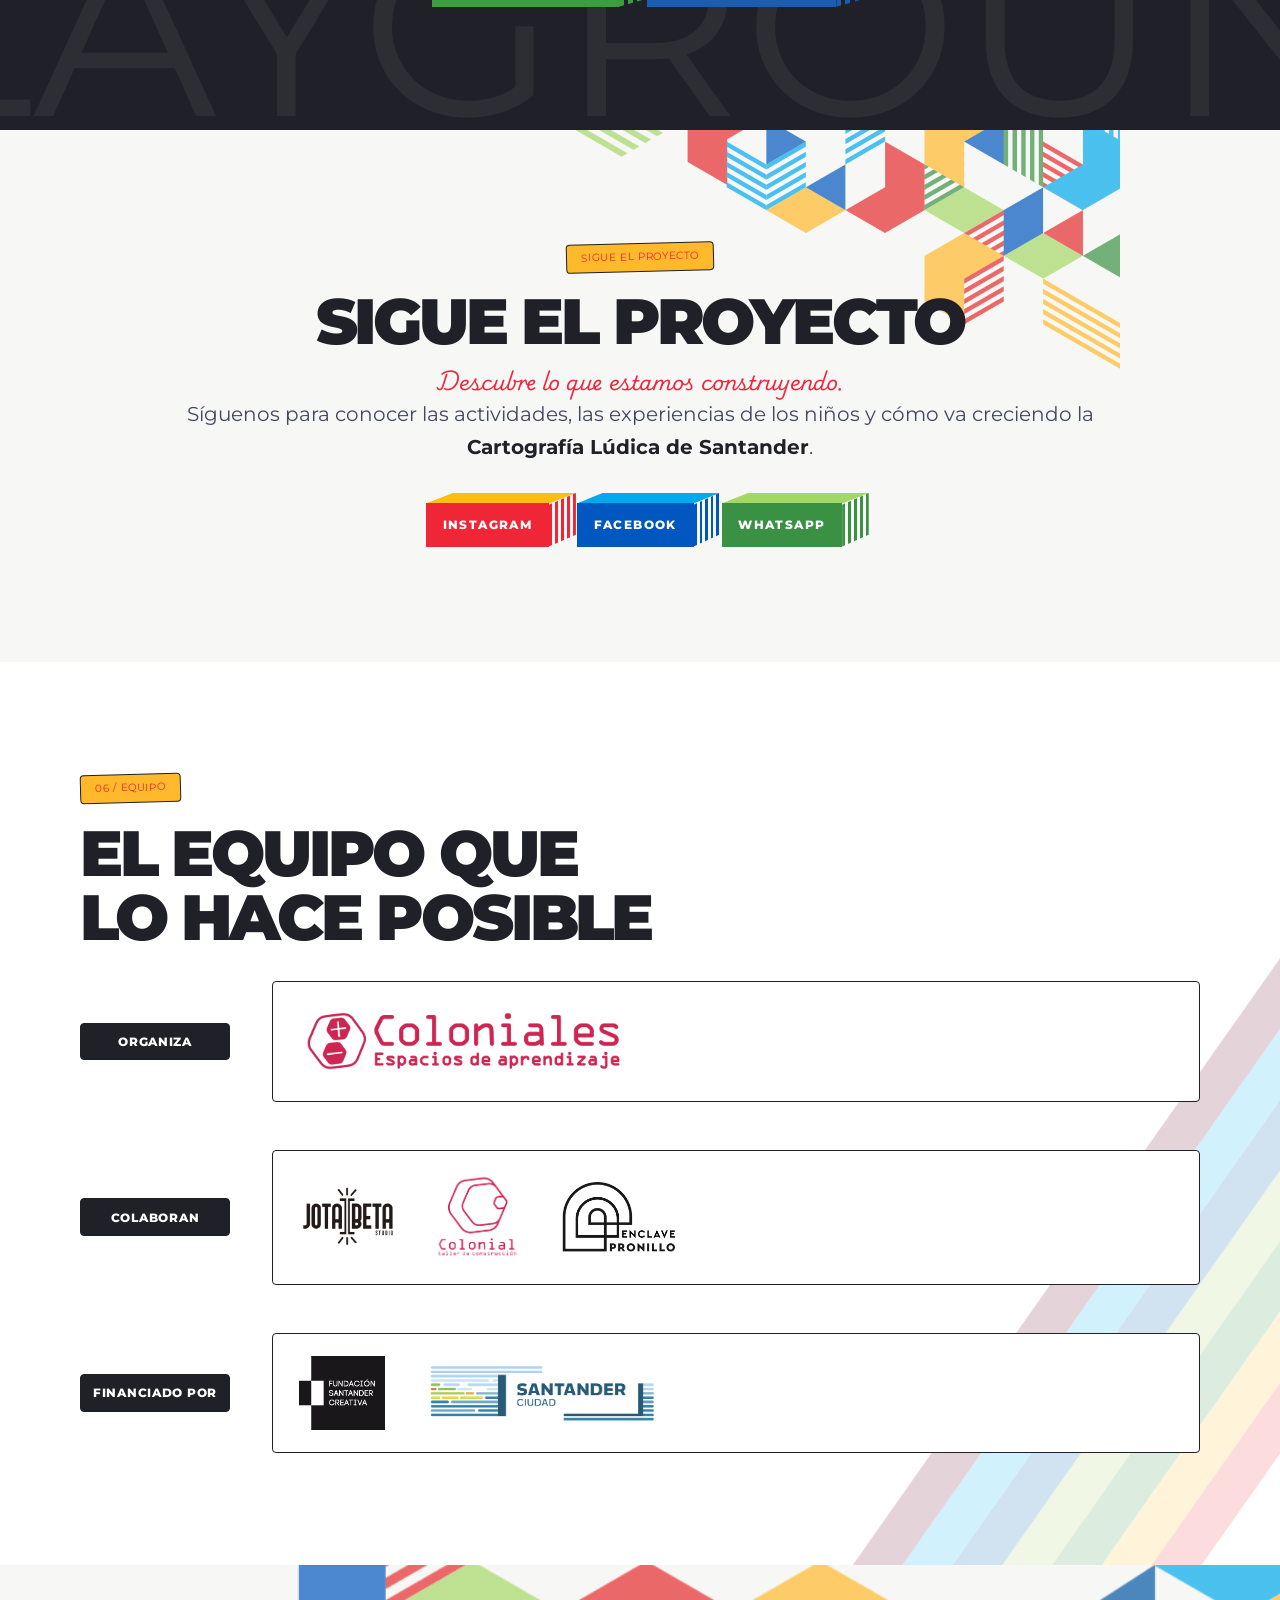
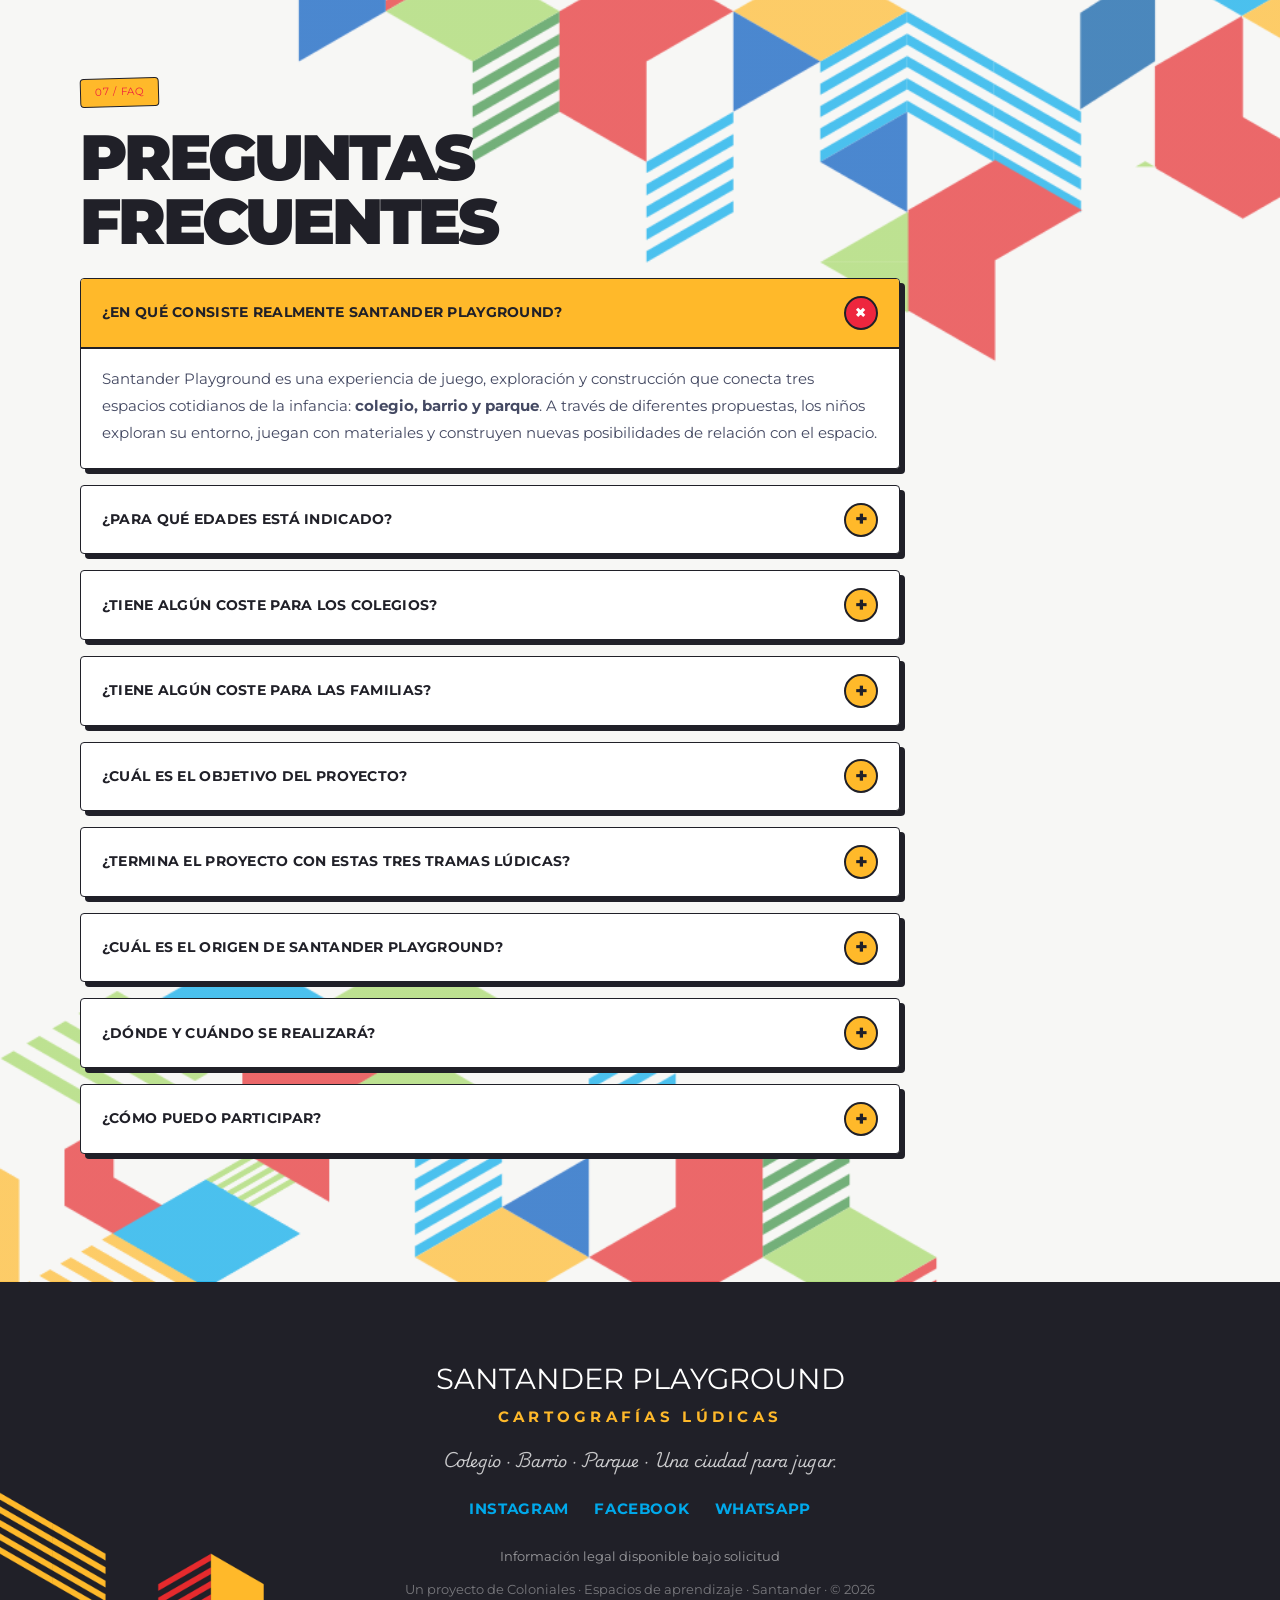
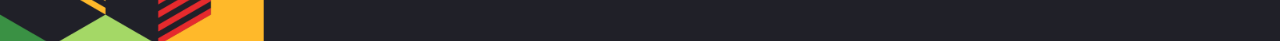
==== commit 2ba196dd: "Actualiza mapa interactivo y sus ubicaciones Co-authored-by: Copilot <223556219+Copilot@users.norepl" ====
--- a/index.html
+++ b/index.html
@@ -220,14 +220,20 @@
         </p>
         <div class="spg-map-block spg-reveal">
           <div class="spg-head spg-map-head">
-            <span class="spg-num">50 CENTROS EDUCATIVOS</span>
+            <span class="spg-num">ENCLAVES SANTANDER PLAYGROUND</span>
             <h3 class="spg-h3">TODA LA CIUDAD ES EL TERRITORIO</h3>
           </div>
-          <p class="spg-lead spg-map-lead">Tu cole también puede estar en el mapa: escríbenos y se hará sede.</p>
-          <div id="spg-map" class="spg-map" role="application" aria-label="Mapa de los centros educativos de Santander"></div>
+          <p class="spg-lead spg-map-lead">Explora los colegios candidatos y elegidos, los parques y los barrios de las tramas lúdicas.</p>
+          <div id="spg-map" class="spg-map" role="application" aria-label="Mapa interactivo de los enclaves de Santander Playground"></div>
           <p class="spg-map-note">
-            <span class="spg-legend-hex" aria-hidden="true"></span> Centros educativos de Santander ·
-            Pulsa un hexágono para ver el centro.
+            <span><img class="spg-map-legend-icon" src="img/pin%20mapas/tiangulo%20amarillo.png" alt=""> Colegios candidatos</span>
+            <span><img class="spg-map-legend-icon" src="img/pin%20mapas/rojo.png" alt=""> Colegios elegidos</span>
+            <span><img class="spg-map-legend-icon" src="img/pin%20mapas/verde%20osc.png" alt=""> Parques / plazas</span>
+            <span><img class="spg-map-legend-icon" src="img/pin%20mapas/azul%20claro.png" alt=""> Barrios / calles</span>
+            <span class="spg-map-source-links">
+              <a href="https://www.google.com/maps/d/viewer?mid=1tuk0L21ciWlkBww0Lvp-yKwjW2oJ-HE&amp;usp=sharing" target="_blank" rel="noopener">Google Maps</a> ·
+              <a href="https://earth.google.com/earth/d/1YKZvHpSnPRWyw7tt3xEevvNOXRA5-LWy?usp=sharing" target="_blank" rel="noopener">Google Earth</a>
+            </span>
           </p>
         </div>
         <div class="spg-head spg-trama-head spg-reveal">
@@ -251,7 +257,7 @@
                 <em class="spg-t-val">Calle Santa Lucía 18</em>
               </p>
               <p>
-                <span class="spg-t-row">🌳 Parque / plaza <small class="spg-t-date">31 octubre</small></span>
+                <span class="spg-t-row">🌳 Parque / plaza <small class="spg-t-date">6 noviembre (viernes)</small></span>
                 <em class="spg-t-val">Plaza del Cuadro</em>
               </p>
             </div>
@@ -420,7 +426,7 @@
               Las familias también forman parte de Santander Playground. El último día de la experiencia en cada
               colegio y la jornada de juego en el parque estarán abiertas a la participación familiar.
             </p>
-            <p class="spg-meta-tag"><strong>Próximo espacio en familia:</strong> Plaza del Cuadro · 31 de octubre</p>
+            <p class="spg-meta-tag"><strong>Próximo espacio en familia:</strong> Plaza del Cuadro · viernes, 6 de noviembre · de 16:30 a 21:00 (3 sesiones de 90 min: 16:30–18:00, 18:00–19:30 y 19:30–21:00)</p>
             <a class="spg-btn spg-btn-solid" href="https://forms.gle/5ALm7MrFoxxtyqfK9" target="_blank" rel="noopener">Inscripción espacio en familia</a>
           </article>
         </div>
--- a/styles.css
+++ b/styles.css
@@ -926,6 +926,28 @@
   align-items: center;
   gap: .5rem;
   flex-wrap: wrap;
+}
+
+.spg-map-note > span {
+  display: inline-flex;
+  align-items: center;
+  gap: .35rem;
+}
+
+.spg-map-note .spg-map-source-links { gap: .3rem; }
+
+.spg-map-legend-icon {
+  width: 24px;
+  height: 21px;
+  flex: none;
+}
+
+.spg-map-legend-icon { object-fit: contain; }
+
+.spg-map .leaflet-control-layers {
+  border: 2px solid var(--spg-ink);
+  border-radius: 3px;
+  font-family: var(--spg-font-body);
 }
 
 .spg-legend-hex {
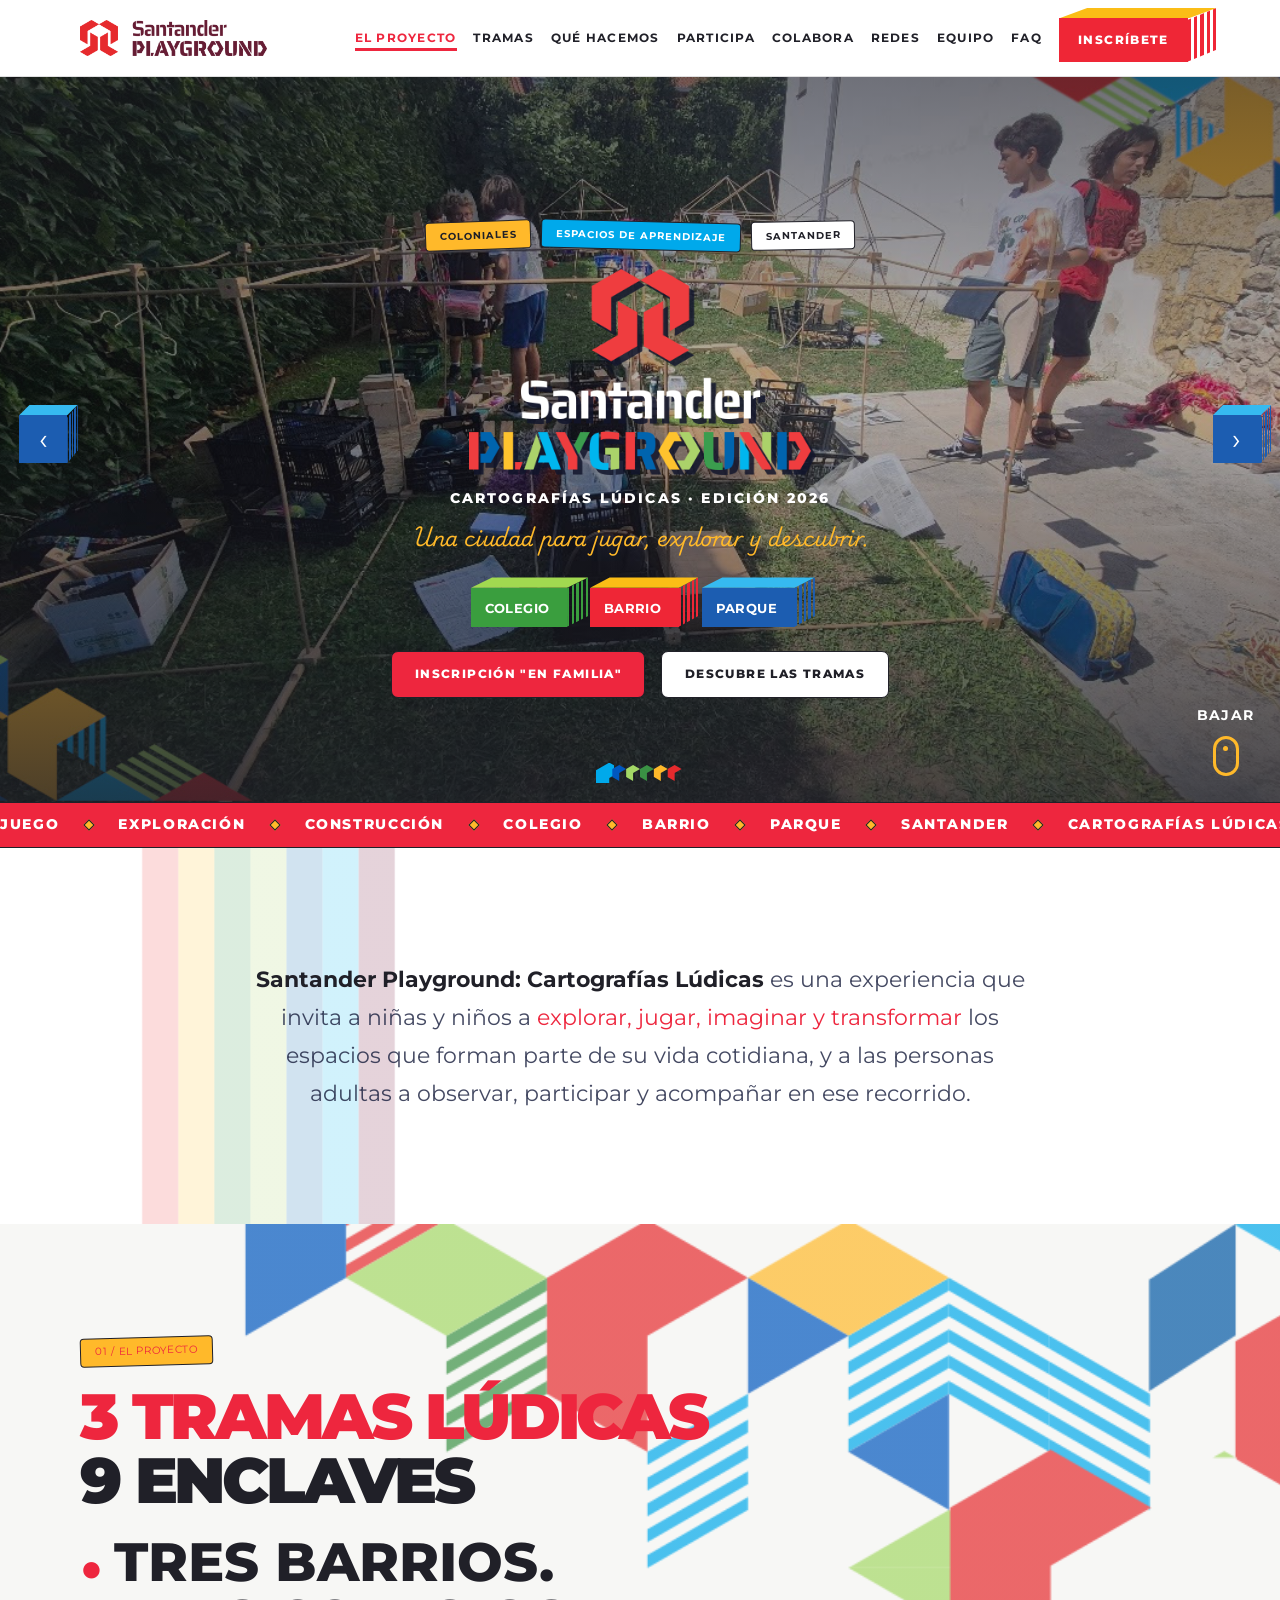
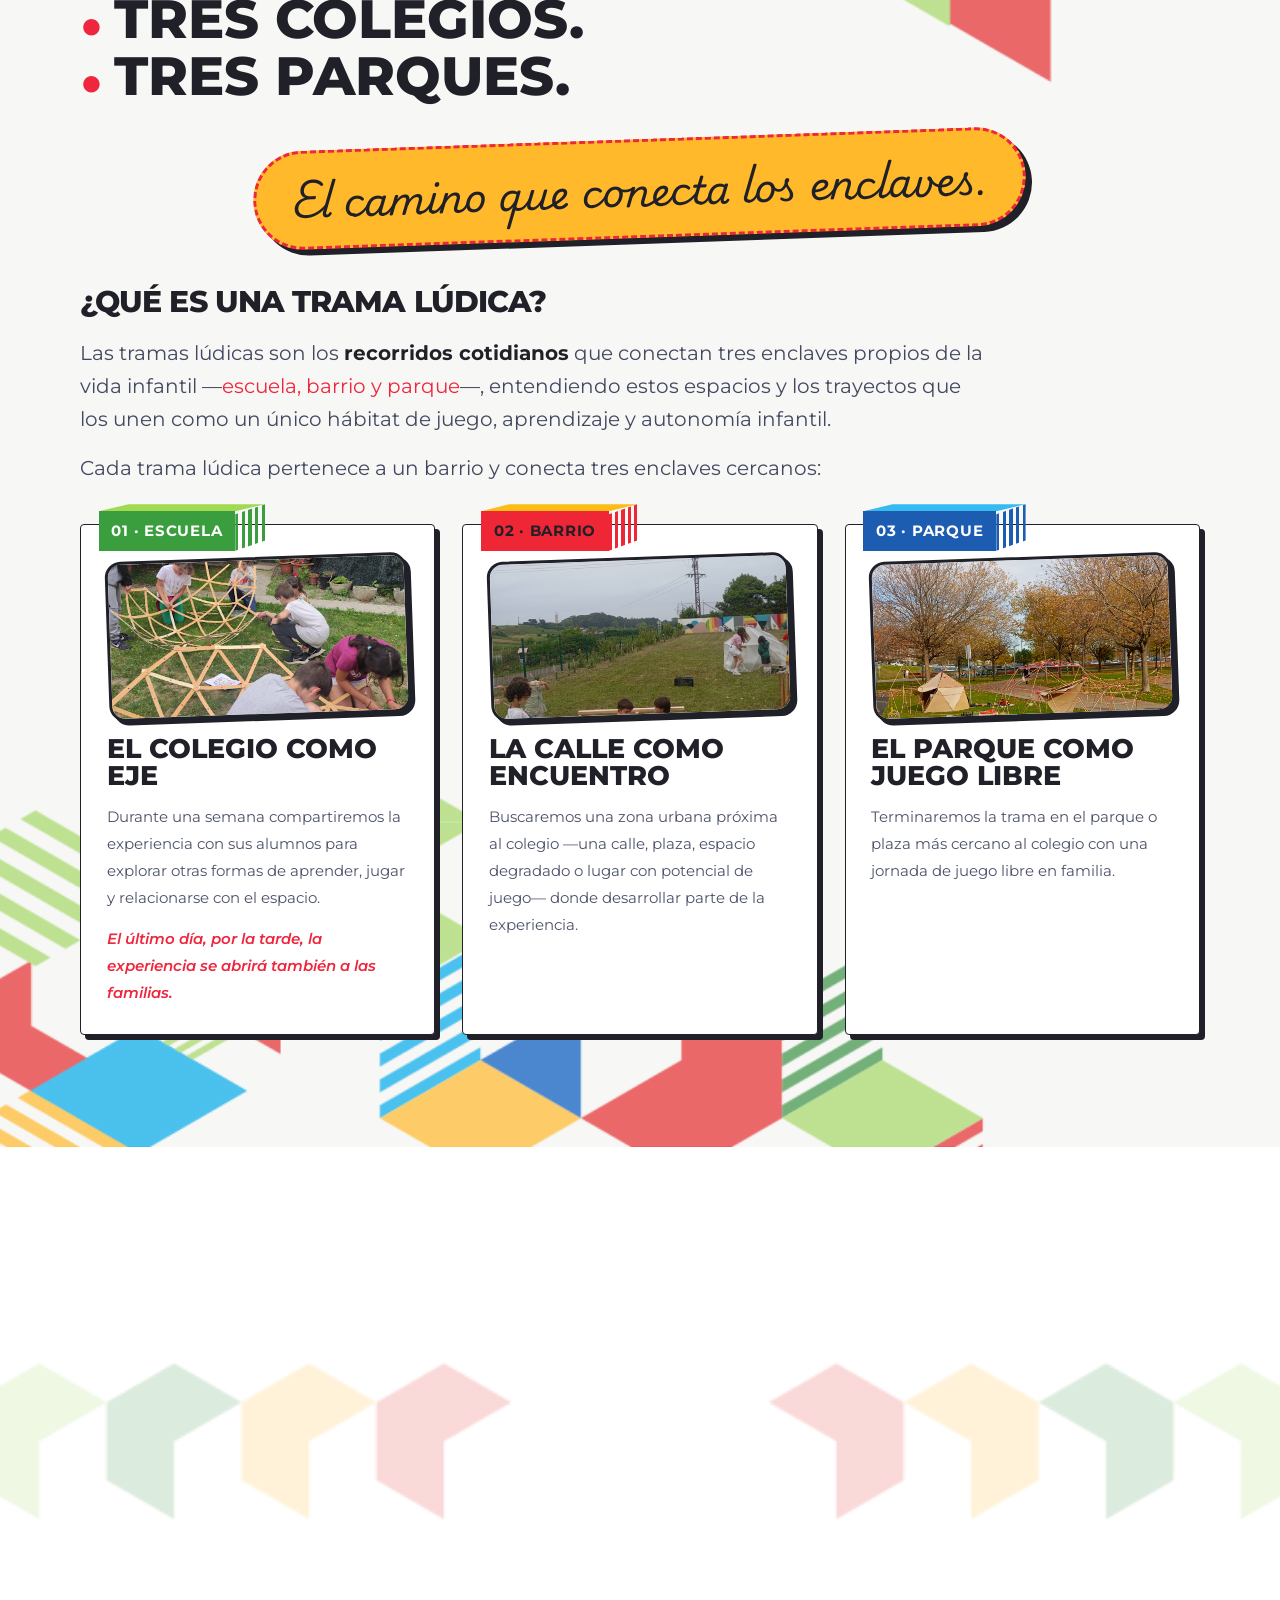
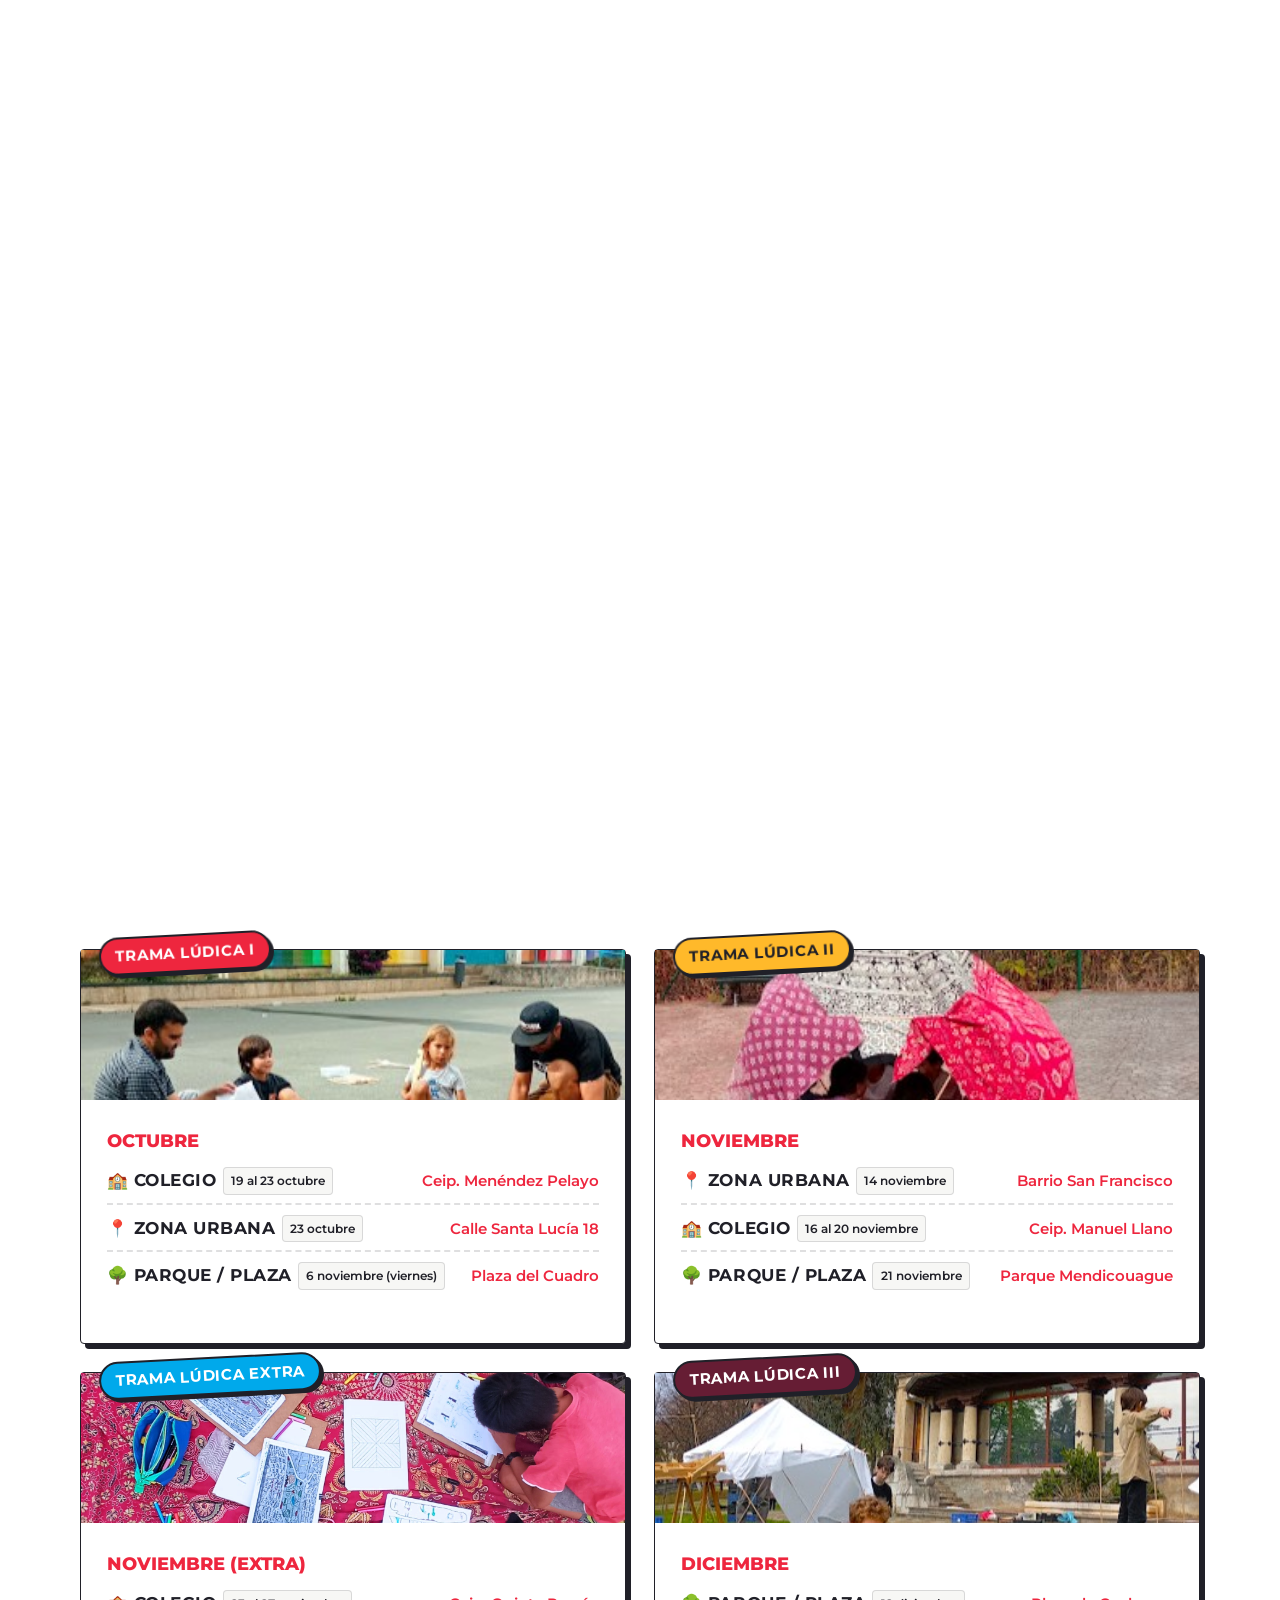
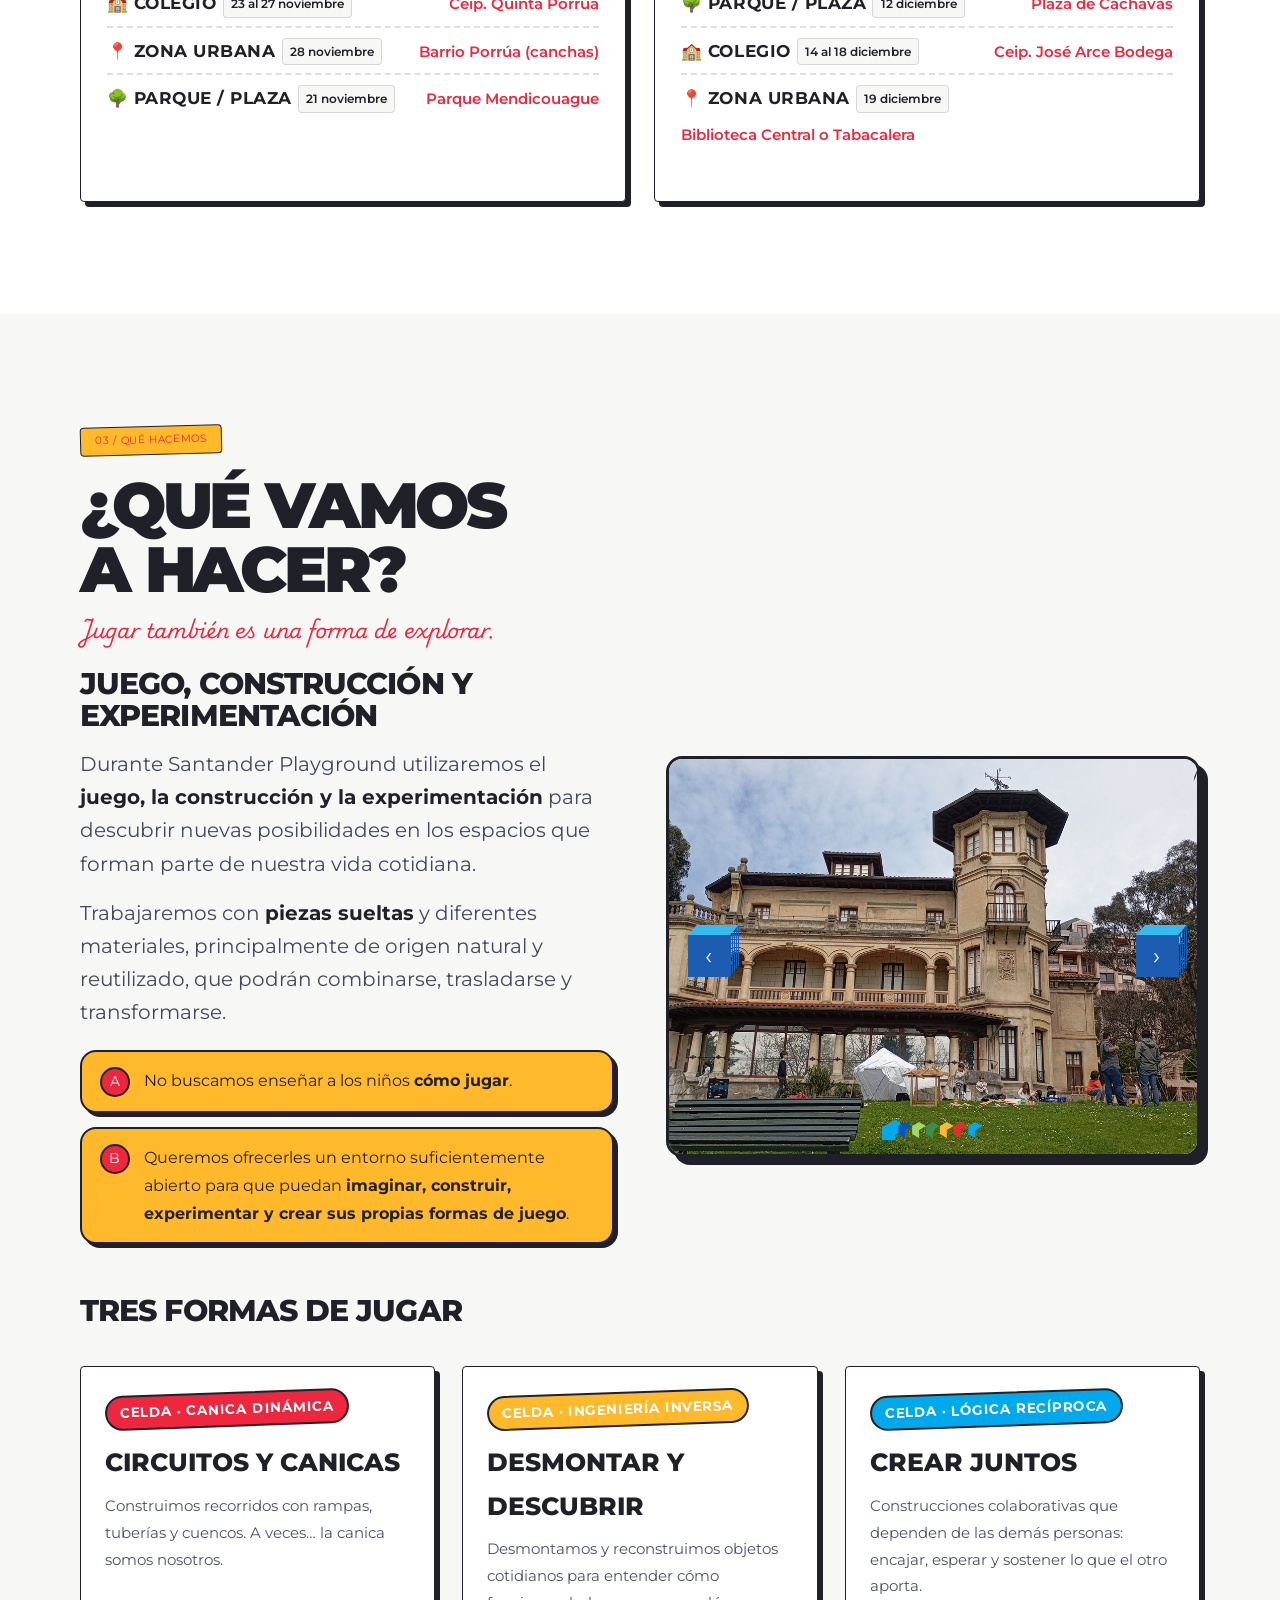
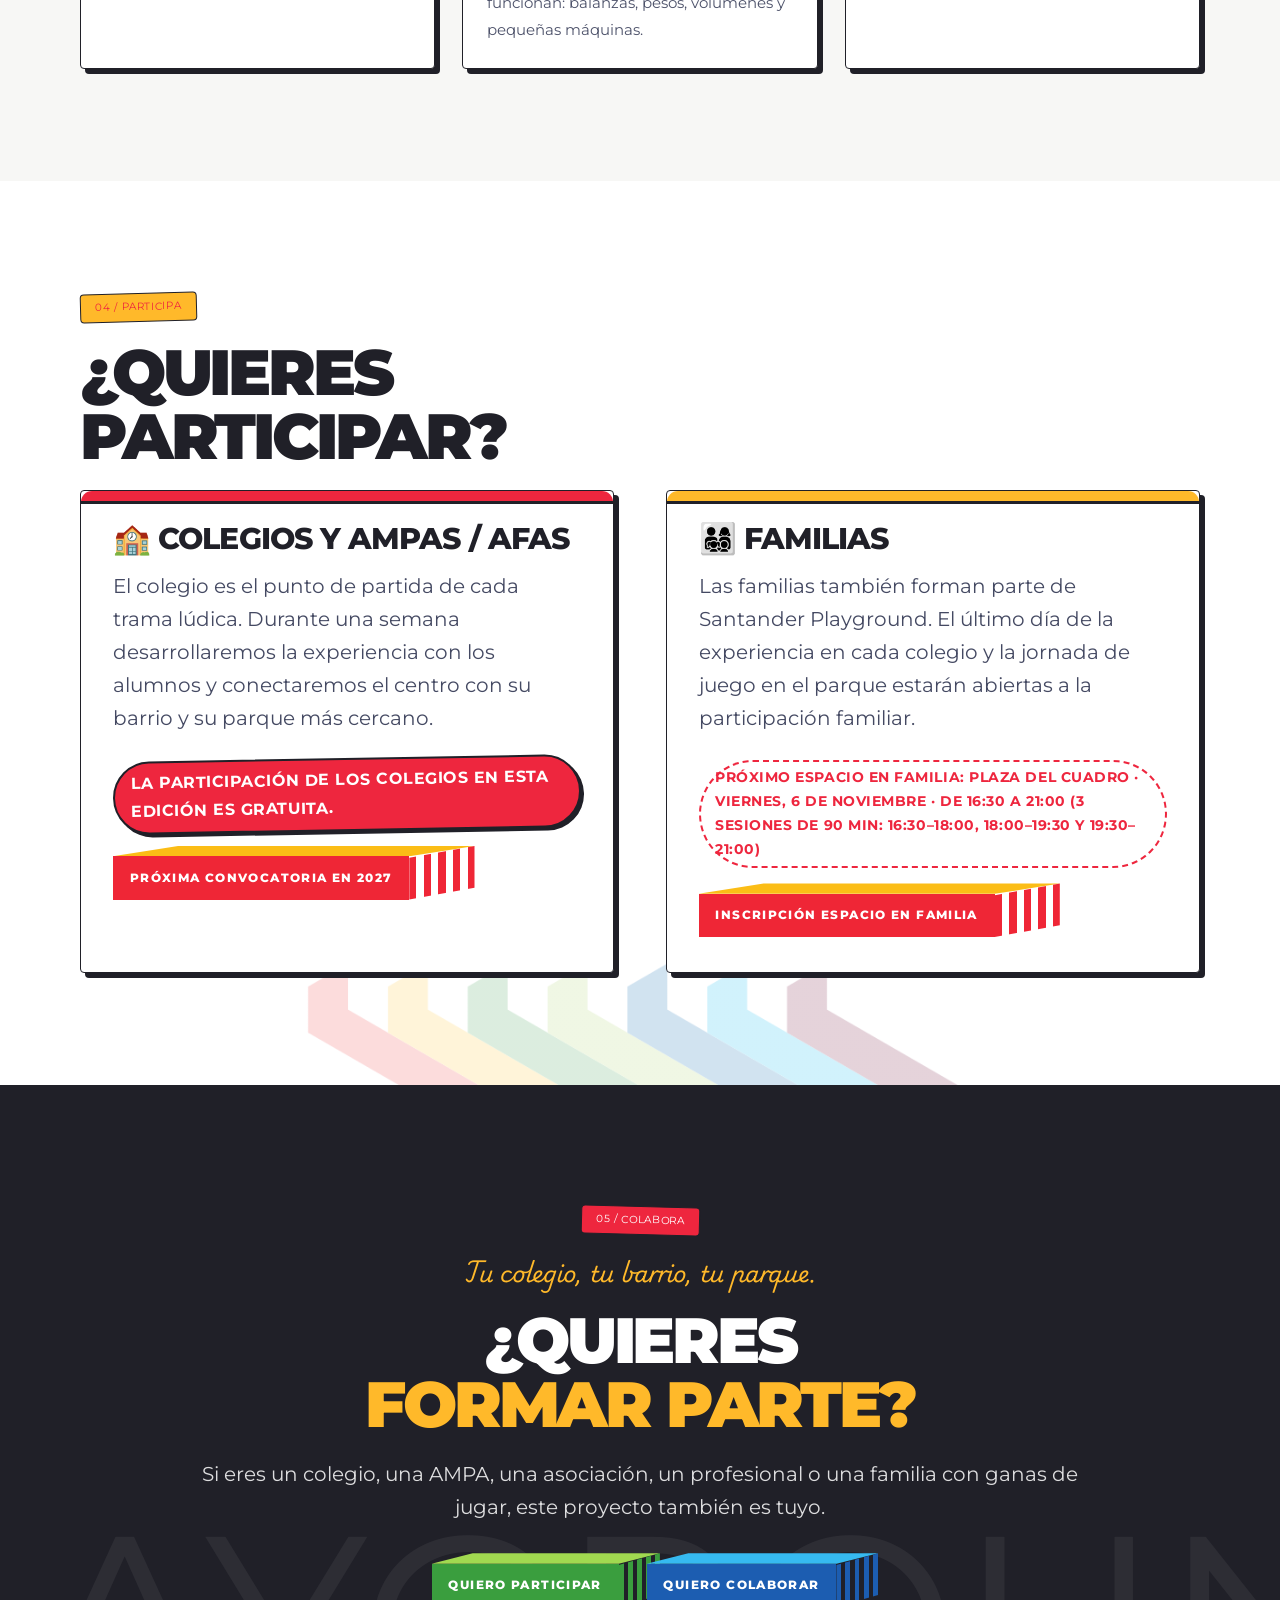
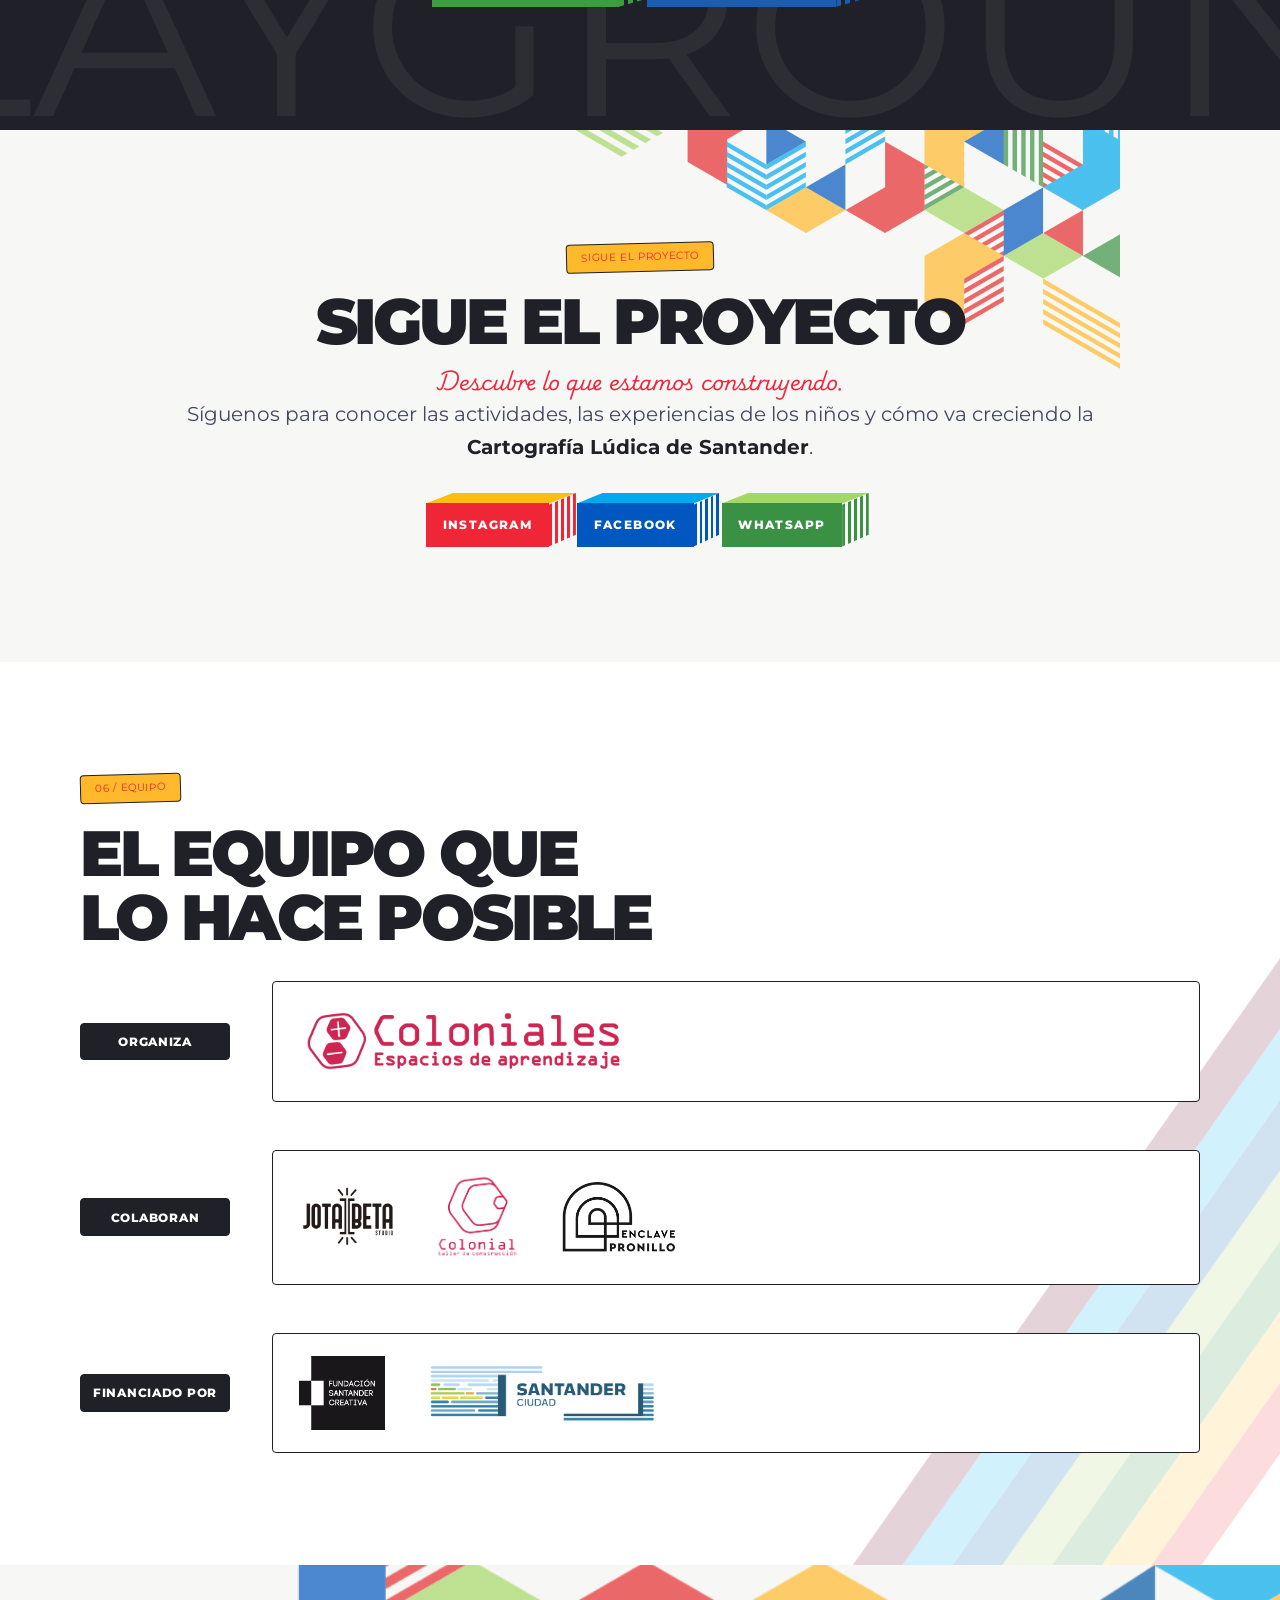
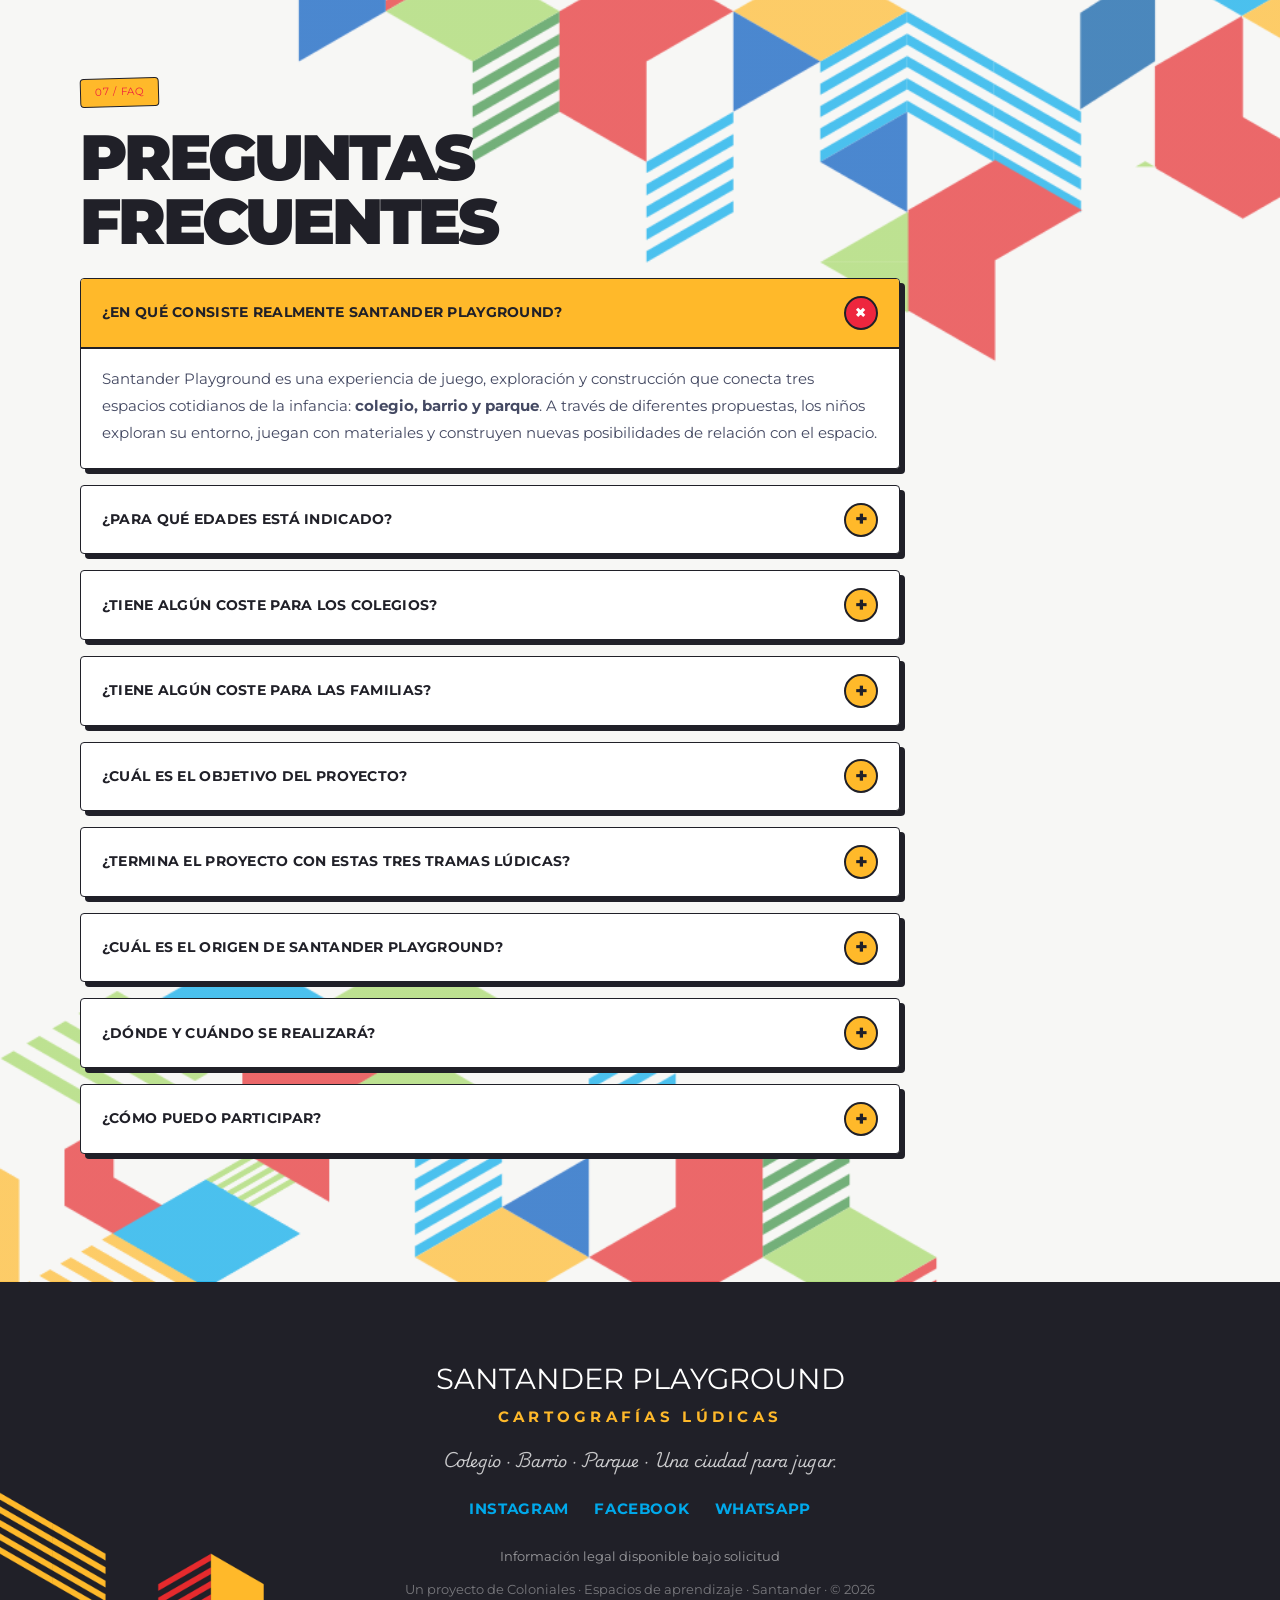
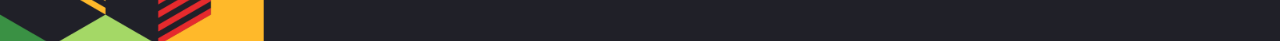
==== commit e7719cc5: "Añade imagen para compartir en redes Co-authored-by: Copilot <223556219+Copilot@users.noreply.github" ====
--- a/index.html
+++ b/index.html
@@ -18,6 +18,14 @@
   <meta property="og:title" content="Santander Playground · Cartografías Lúdicas">
   <meta property="og:description" content="Una ciudad para jugar, explorar y construir conectando colegio, barrio y parque en Santander.">
   <meta property="og:type" content="website">
+  <meta property="og:url" content="https://santanderplayground.com/">
+  <meta property="og:image" content="https://santanderplayground.com/img/hero.jpg">
+  <meta property="og:image:alt" content="Niñas y niños construyen estructuras para jugar en el jardín de Pronillo">
+  <meta name="twitter:card" content="summary_large_image">
+  <meta name="twitter:title" content="Santander Playground · Cartografías Lúdicas">
+  <meta name="twitter:description" content="Una ciudad para jugar, explorar y construir conectando colegio, barrio y parque en Santander.">
+  <meta name="twitter:image" content="https://santanderplayground.com/img/hero.jpg">
+  <meta name="twitter:image:alt" content="Niñas y niños construyen estructuras para jugar en el jardín de Pronillo">
   <link rel="preconnect" href="https://fonts.googleapis.com">
   <link rel="preconnect" href="https://fonts.gstatic.com" crossorigin>
   <link href="https://fonts.googleapis.com/css2?family=Montserrat:wght@400;500;600;700;800;900&family=Playwrite+NO:wght@300;400;500&display=swap" rel="stylesheet">
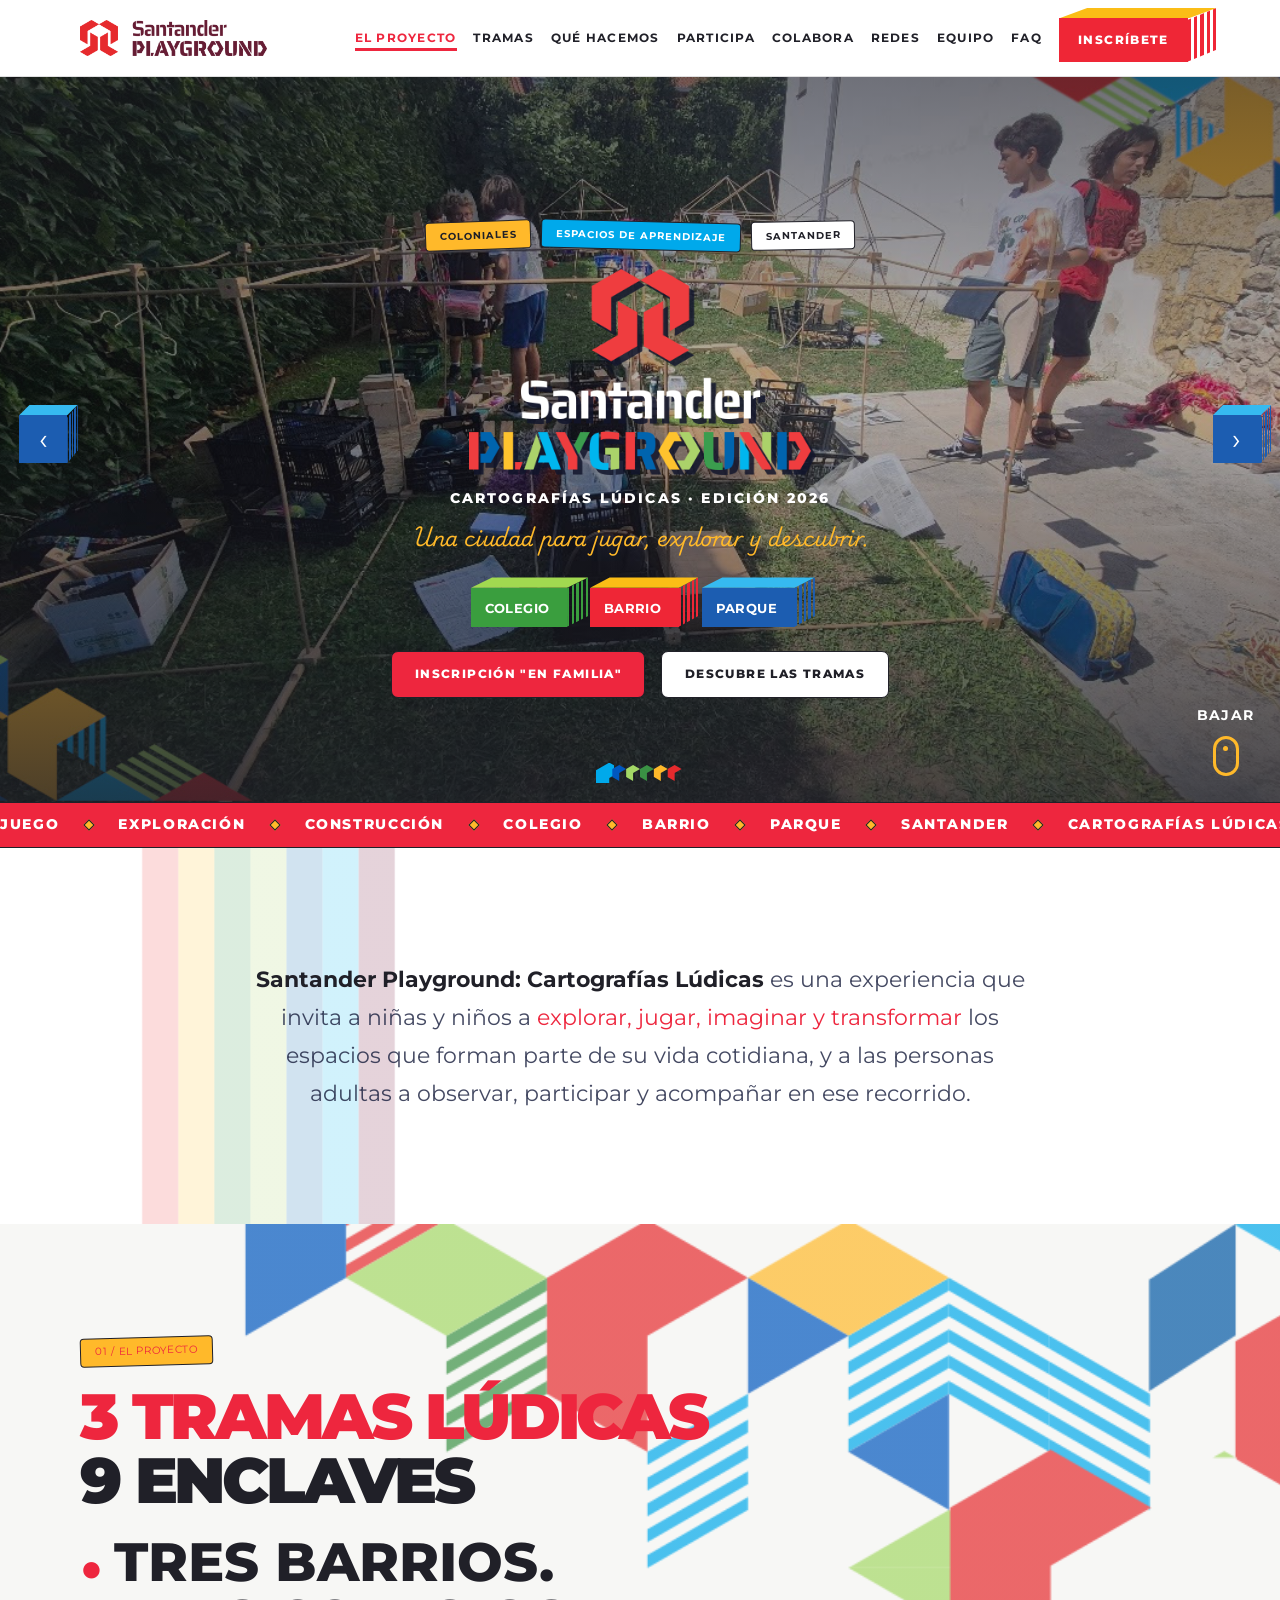
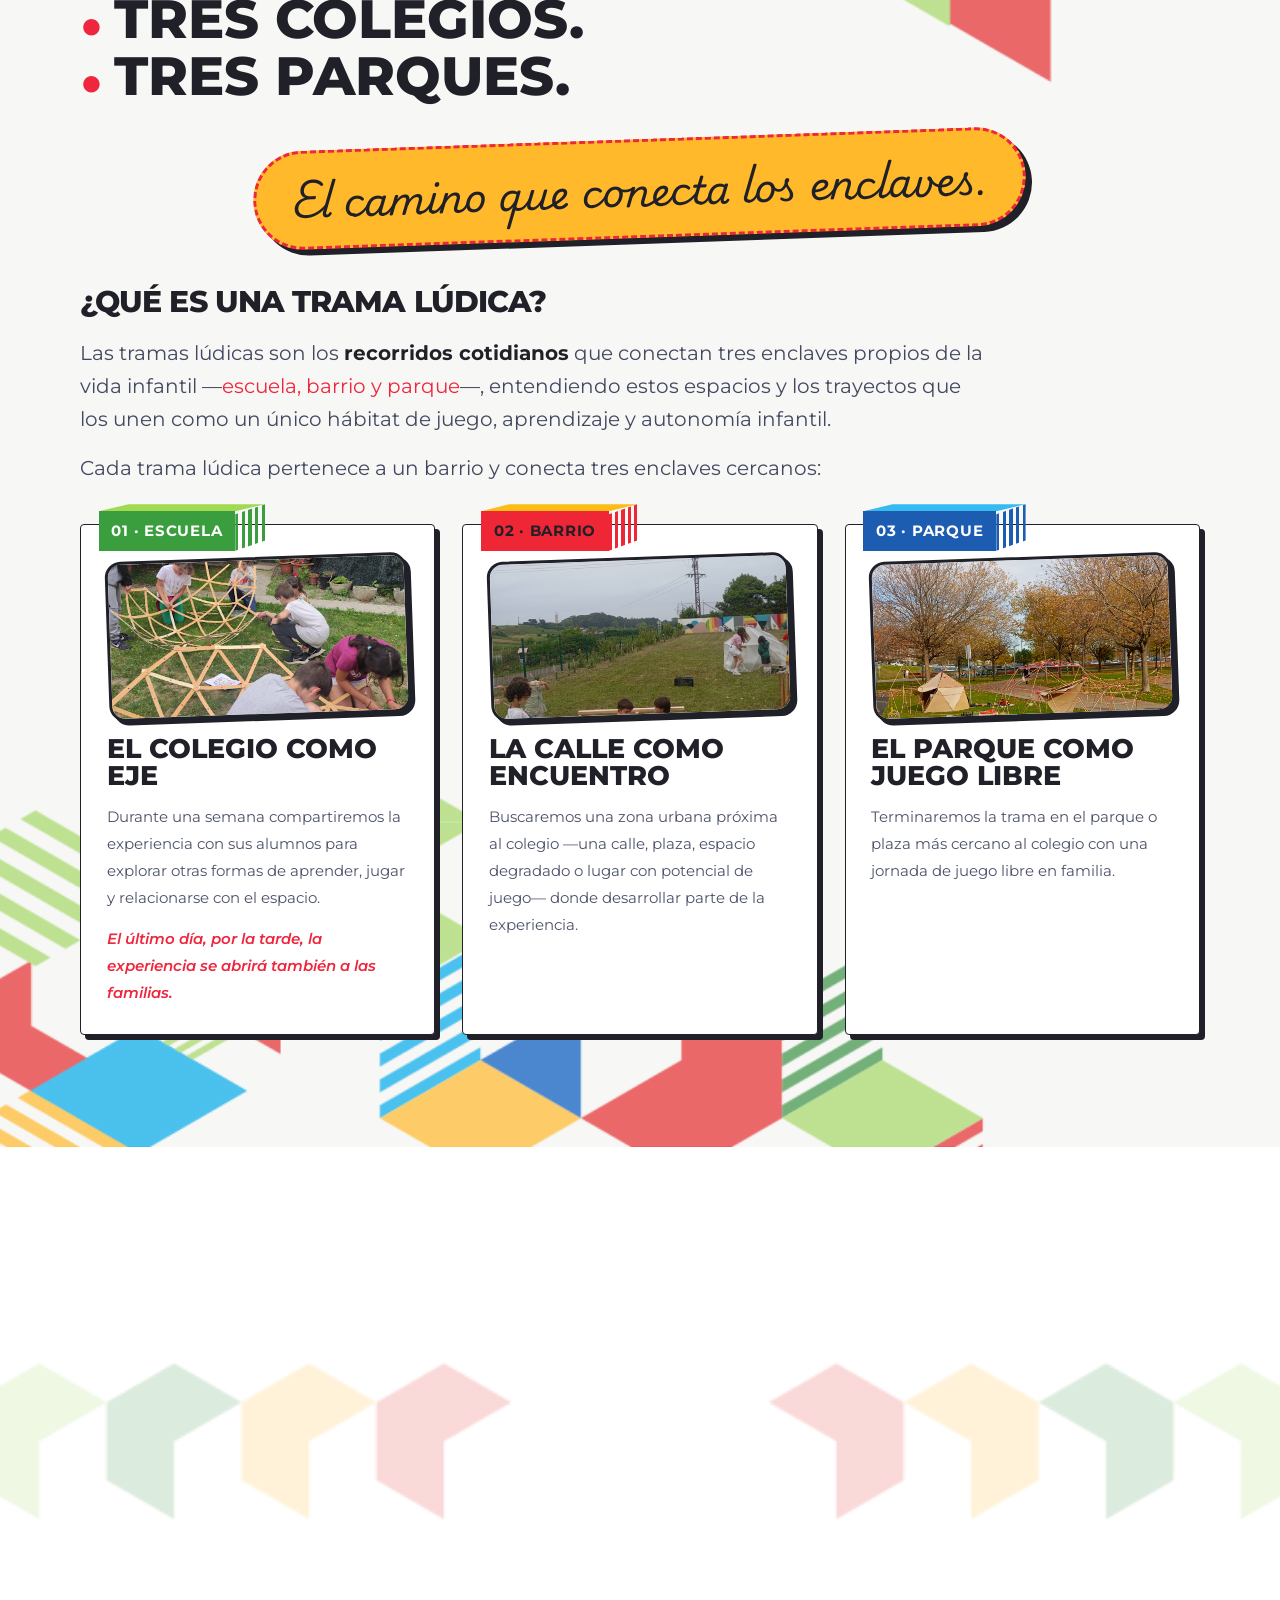
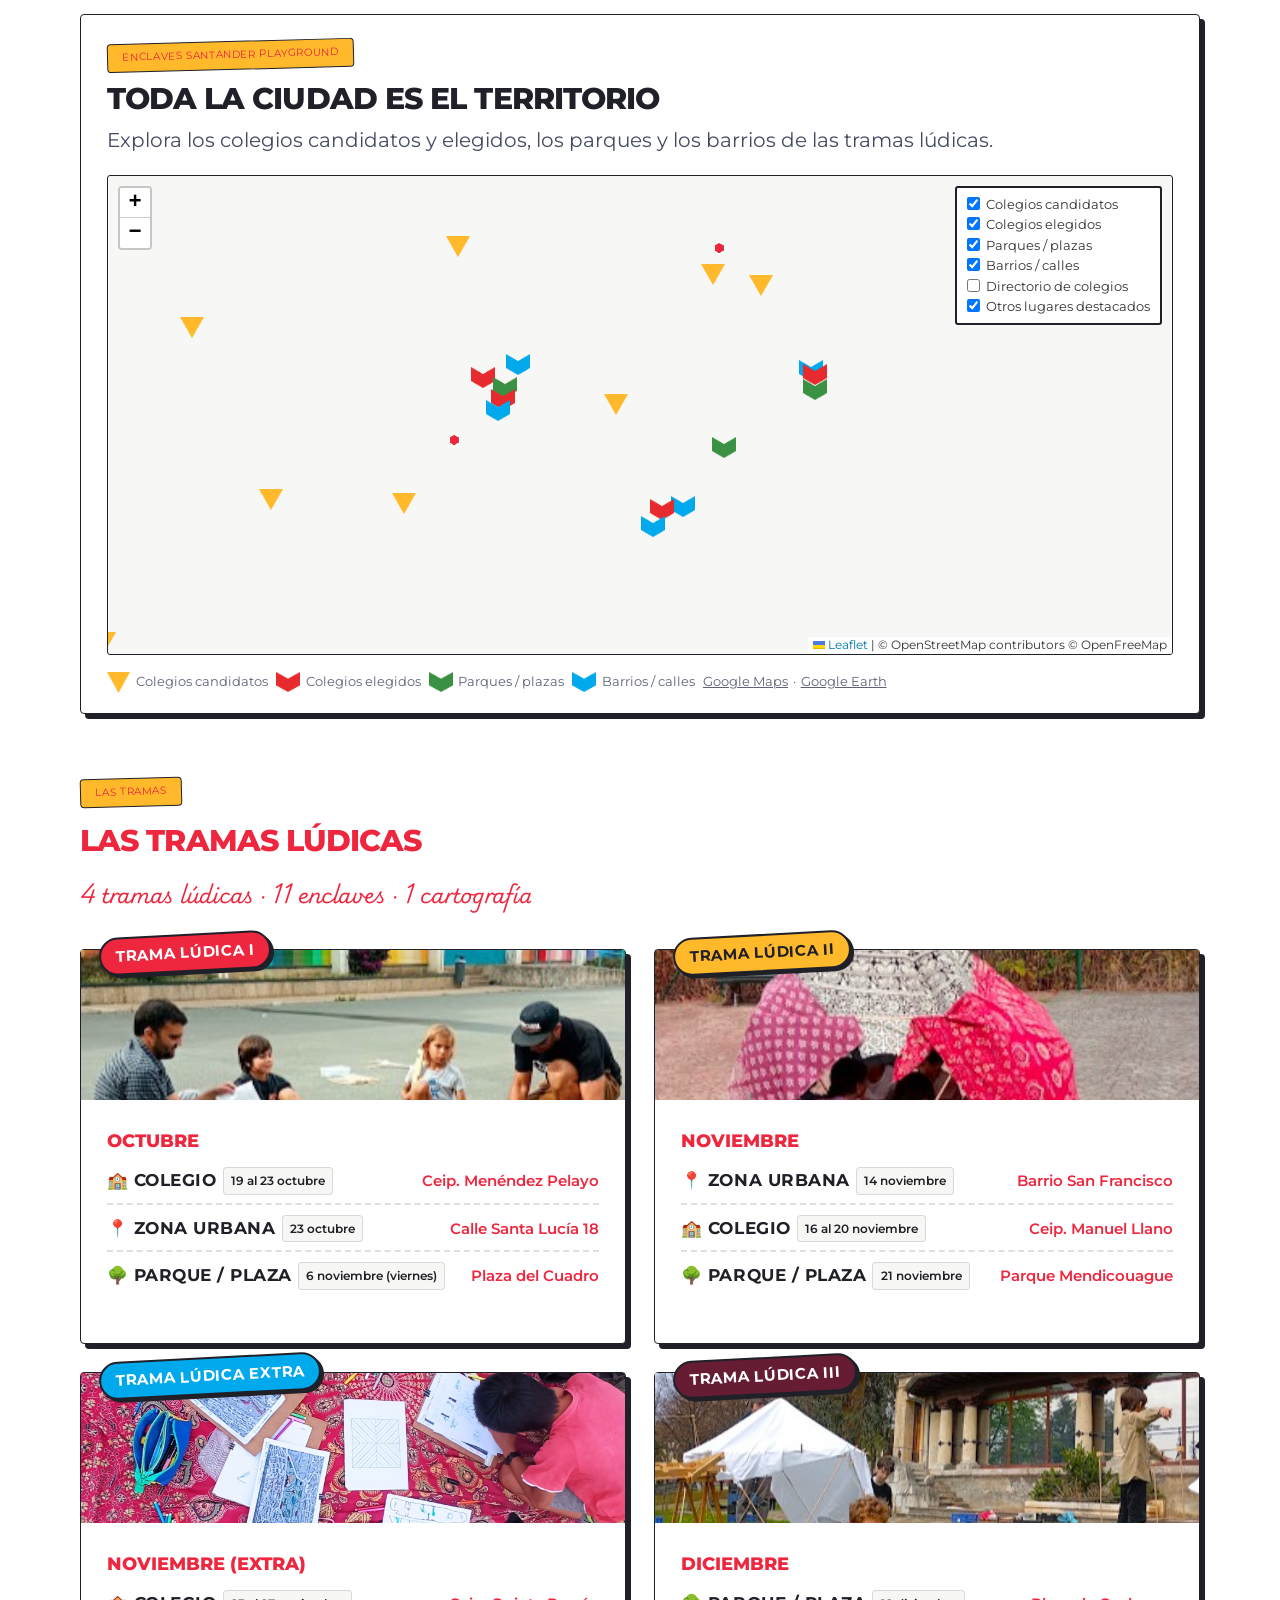
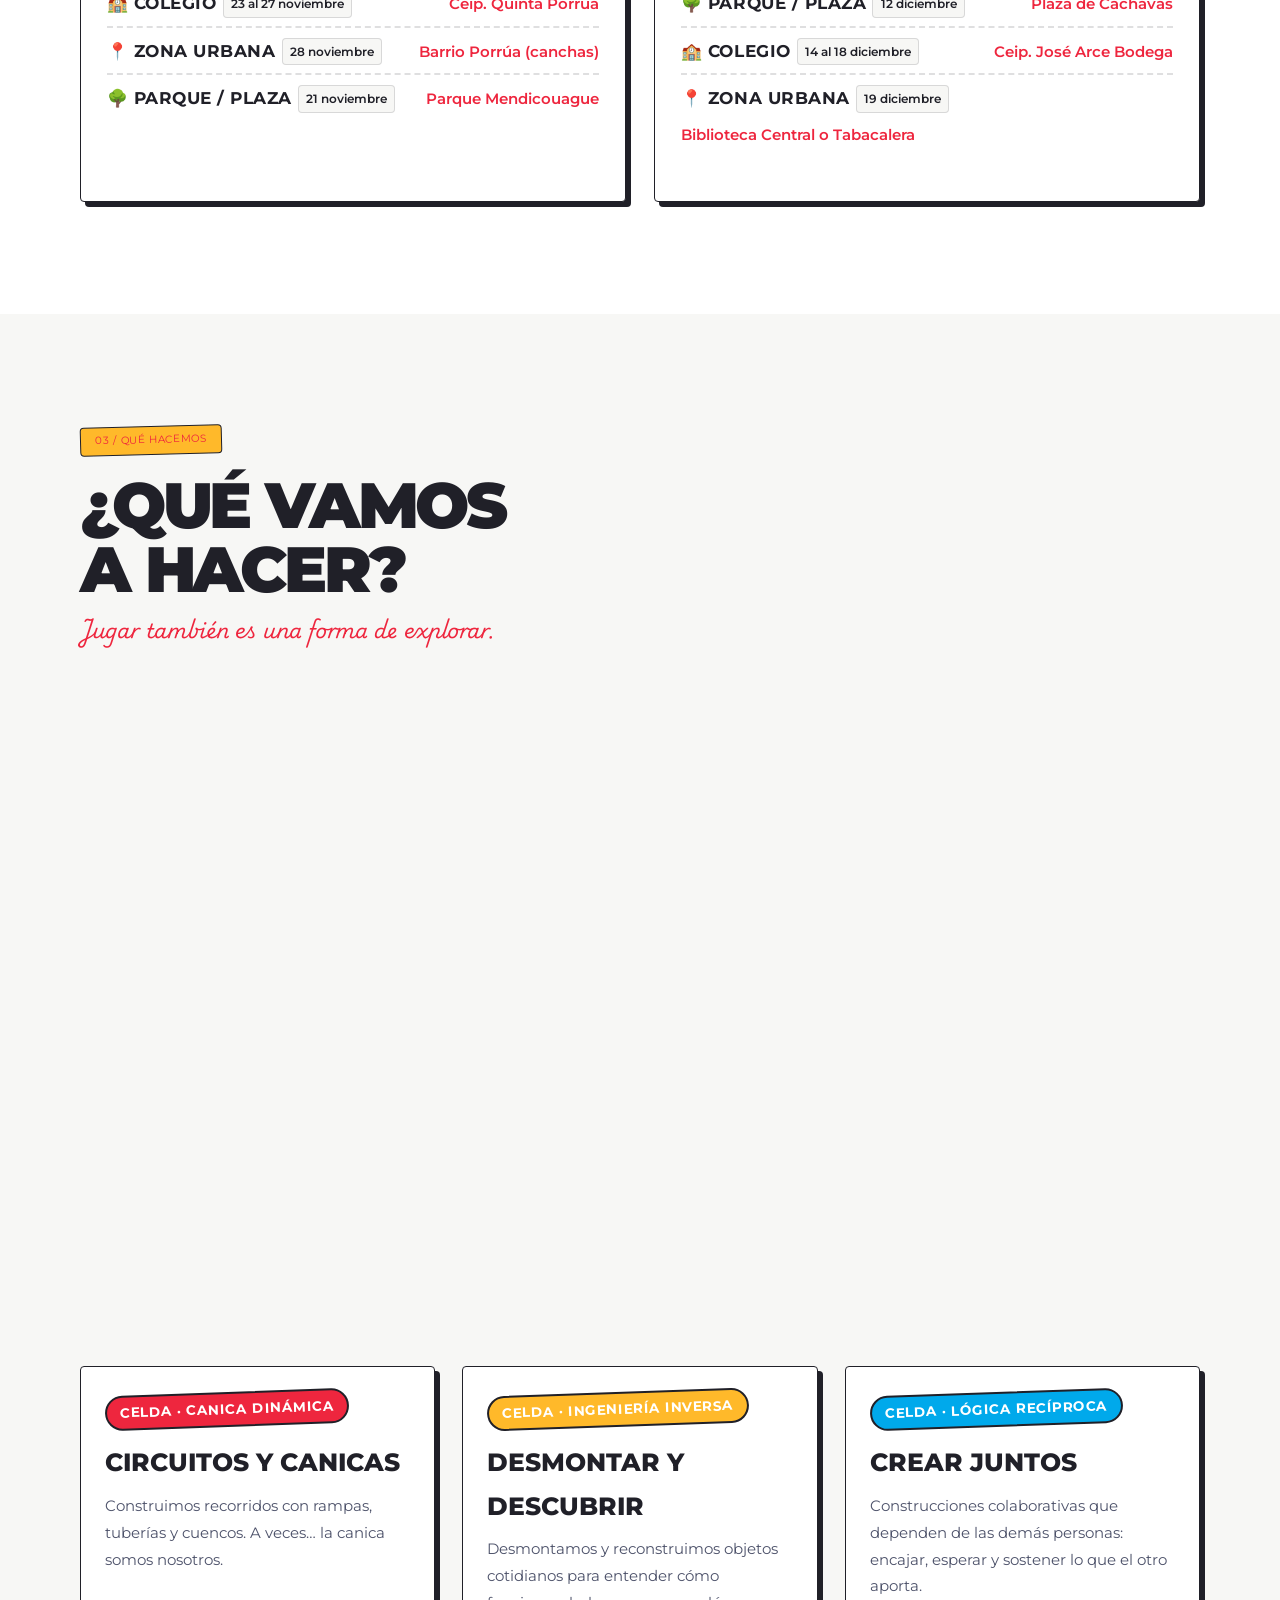
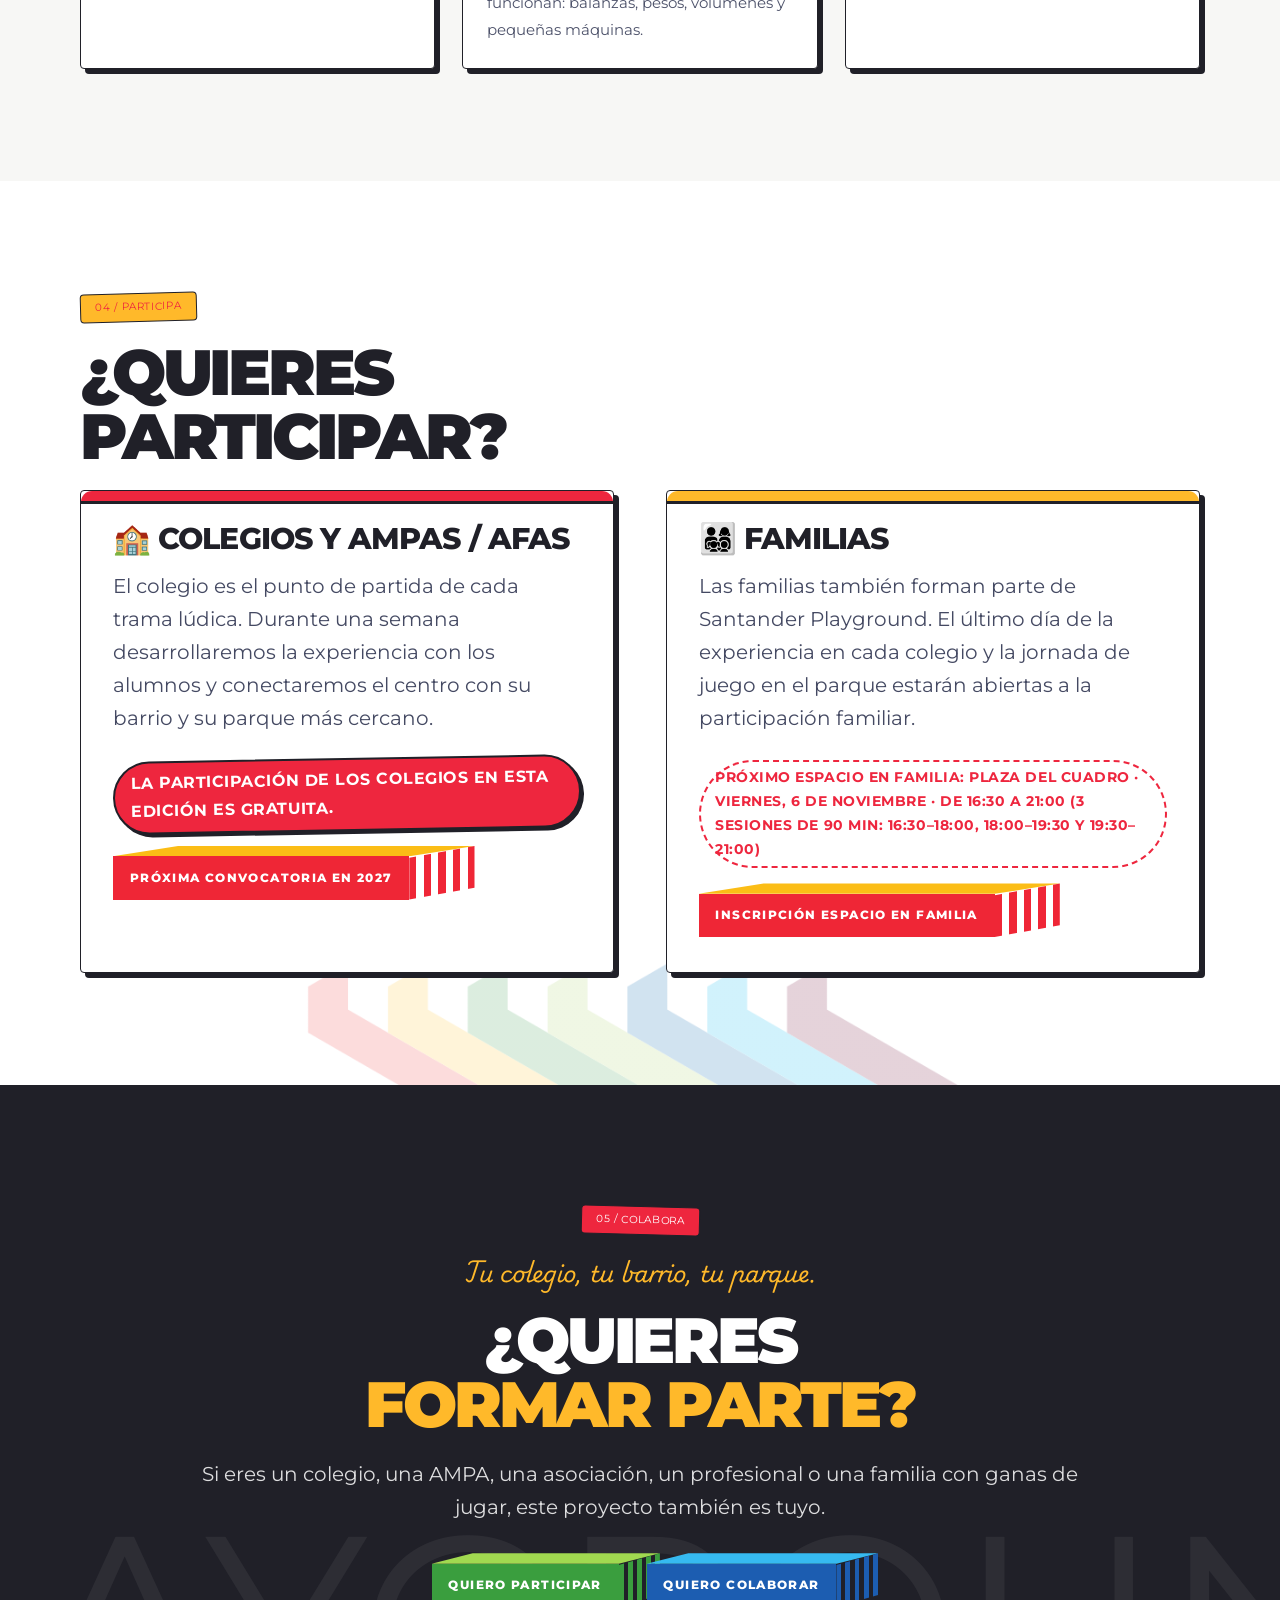
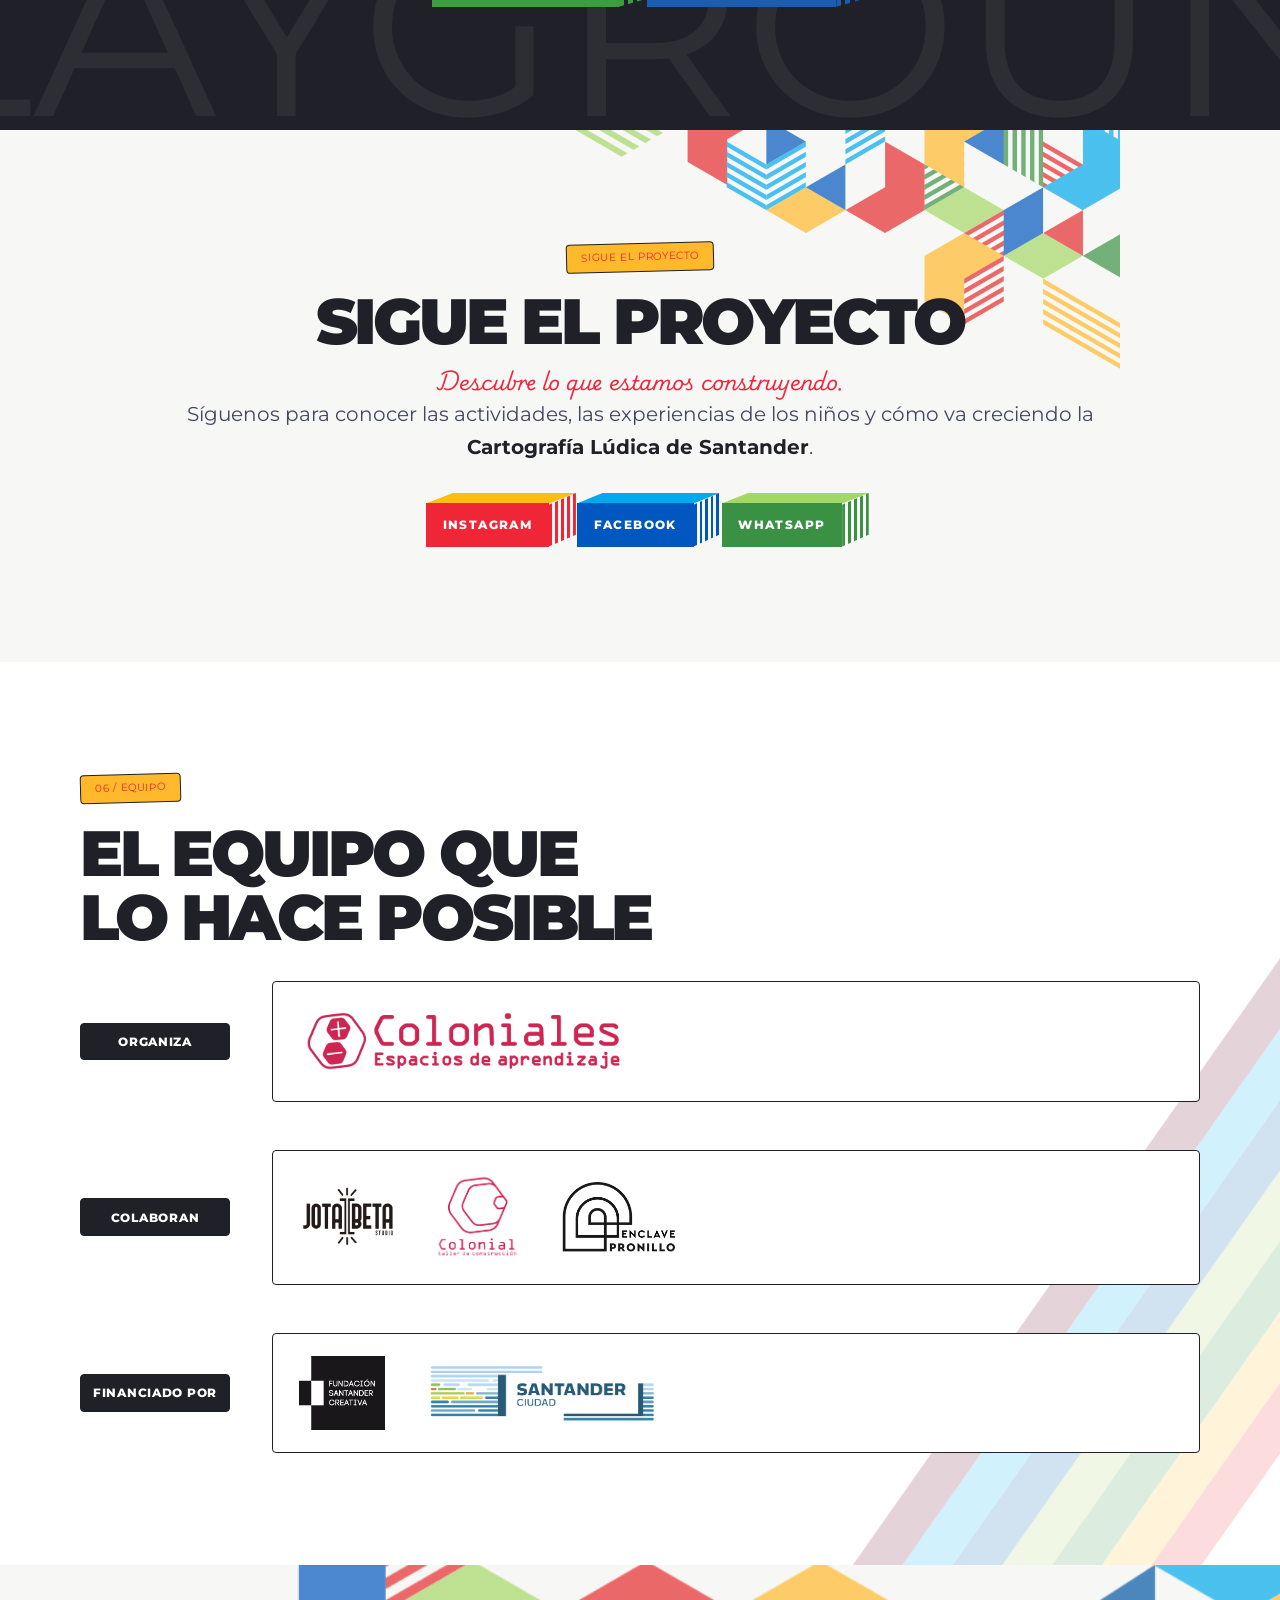
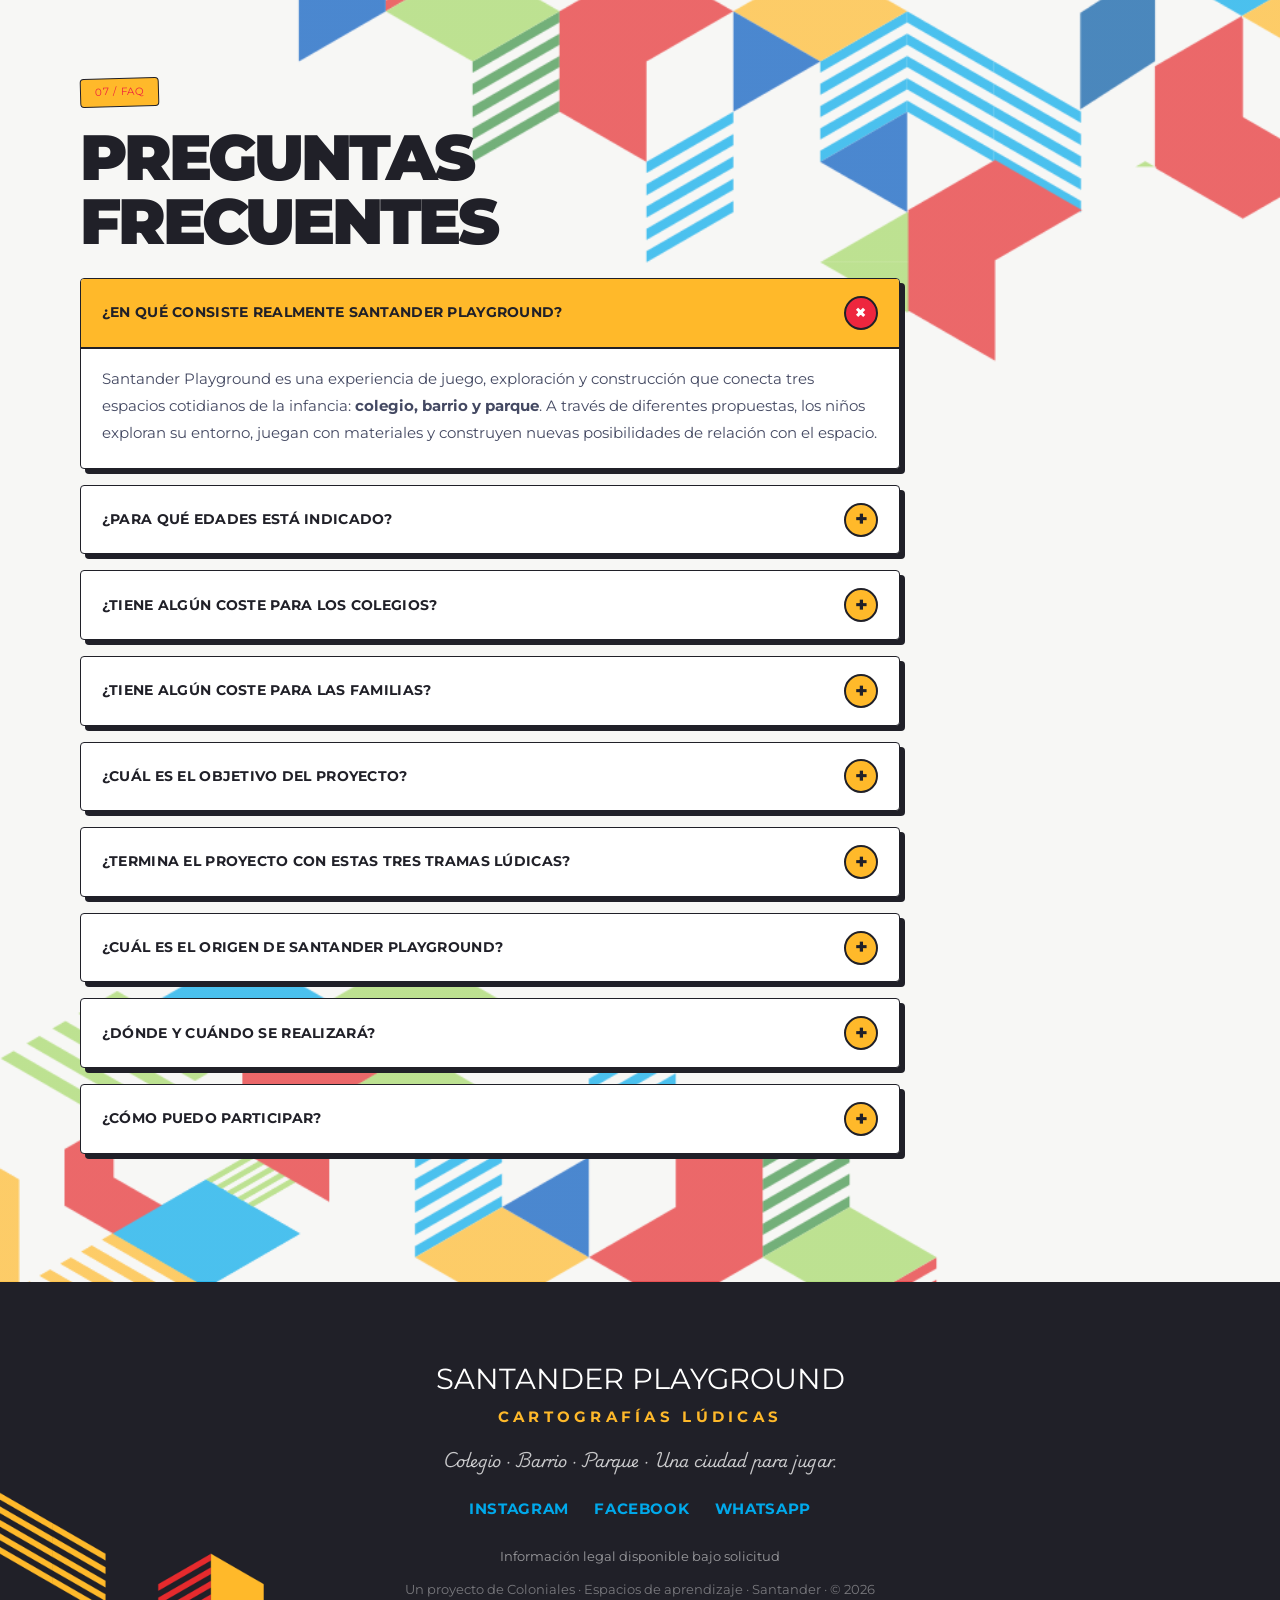
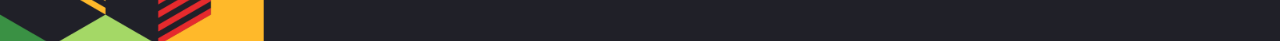
==== commit f64c20a8: "Añade logo a la imagen para compartir Co-authored-by: Copilot <223556219+Copilot@users.noreply.githu" ====
--- a/index.html
+++ b/index.html
@@ -19,13 +19,16 @@
   <meta property="og:description" content="Una ciudad para jugar, explorar y construir conectando colegio, barrio y parque en Santander.">
   <meta property="og:type" content="website">
   <meta property="og:url" content="https://santanderplayground.com/">
-  <meta property="og:image" content="https://santanderplayground.com/img/hero.jpg">
-  <meta property="og:image:alt" content="Niñas y niños construyen estructuras para jugar en el jardín de Pronillo">
+  <meta property="og:image" content="https://santanderplayground.com/img/share-preview.jpg">
+  <meta property="og:image:type" content="image/jpeg">
+  <meta property="og:image:width" content="1200">
+  <meta property="og:image:height" content="630">
+  <meta property="og:image:alt" content="Logotipo de Santander Playground sobre la imagen de portada, con el lema Una ciudad para jugar, explorar y descubrir">
   <meta name="twitter:card" content="summary_large_image">
   <meta name="twitter:title" content="Santander Playground · Cartografías Lúdicas">
   <meta name="twitter:description" content="Una ciudad para jugar, explorar y construir conectando colegio, barrio y parque en Santander.">
-  <meta name="twitter:image" content="https://santanderplayground.com/img/hero.jpg">
-  <meta name="twitter:image:alt" content="Niñas y niños construyen estructuras para jugar en el jardín de Pronillo">
+  <meta name="twitter:image" content="https://santanderplayground.com/img/share-preview.jpg">
+  <meta name="twitter:image:alt" content="Logotipo de Santander Playground sobre la imagen de portada, con el lema Una ciudad para jugar, explorar y descubrir">
   <link rel="preconnect" href="https://fonts.googleapis.com">
   <link rel="preconnect" href="https://fonts.gstatic.com" crossorigin>
   <link href="https://fonts.googleapis.com/css2?family=Montserrat:wght@400;500;600;700;800;900&family=Playwrite+NO:wght@300;400;500&display=swap" rel="stylesheet">
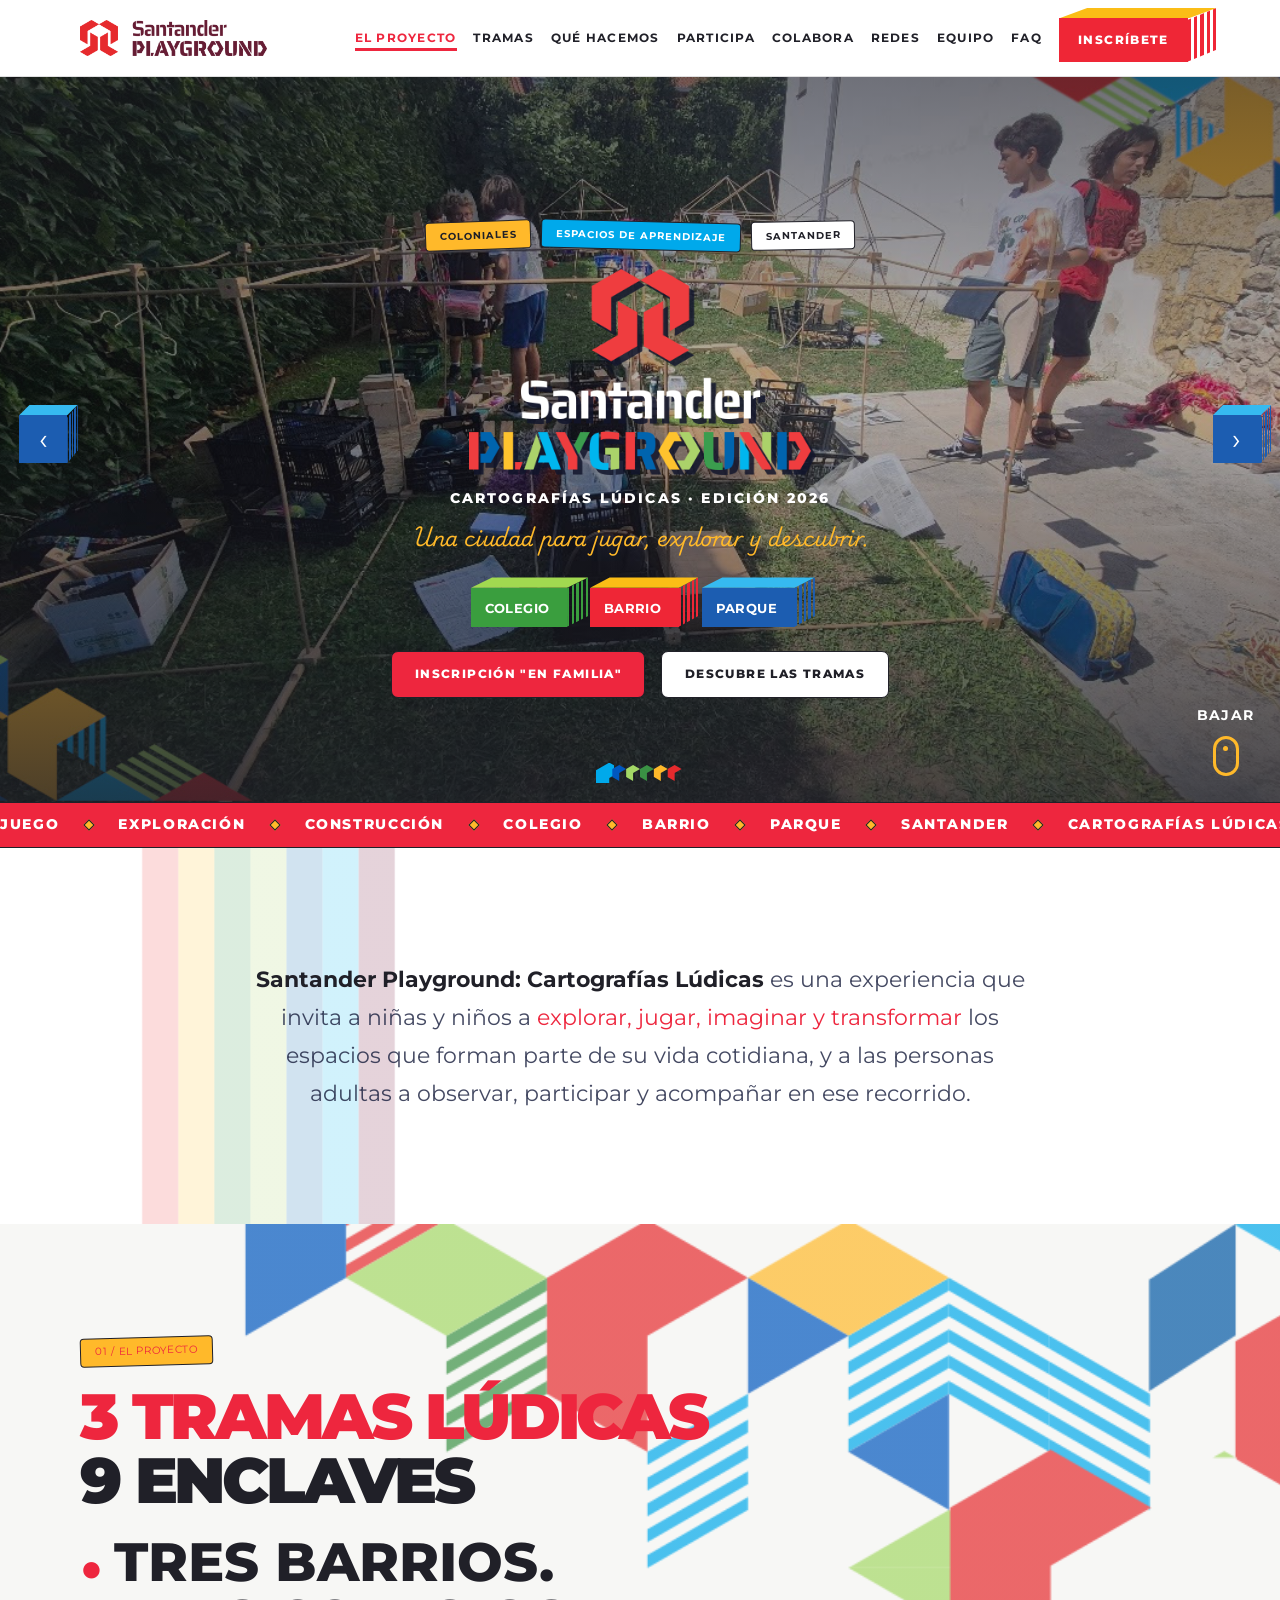
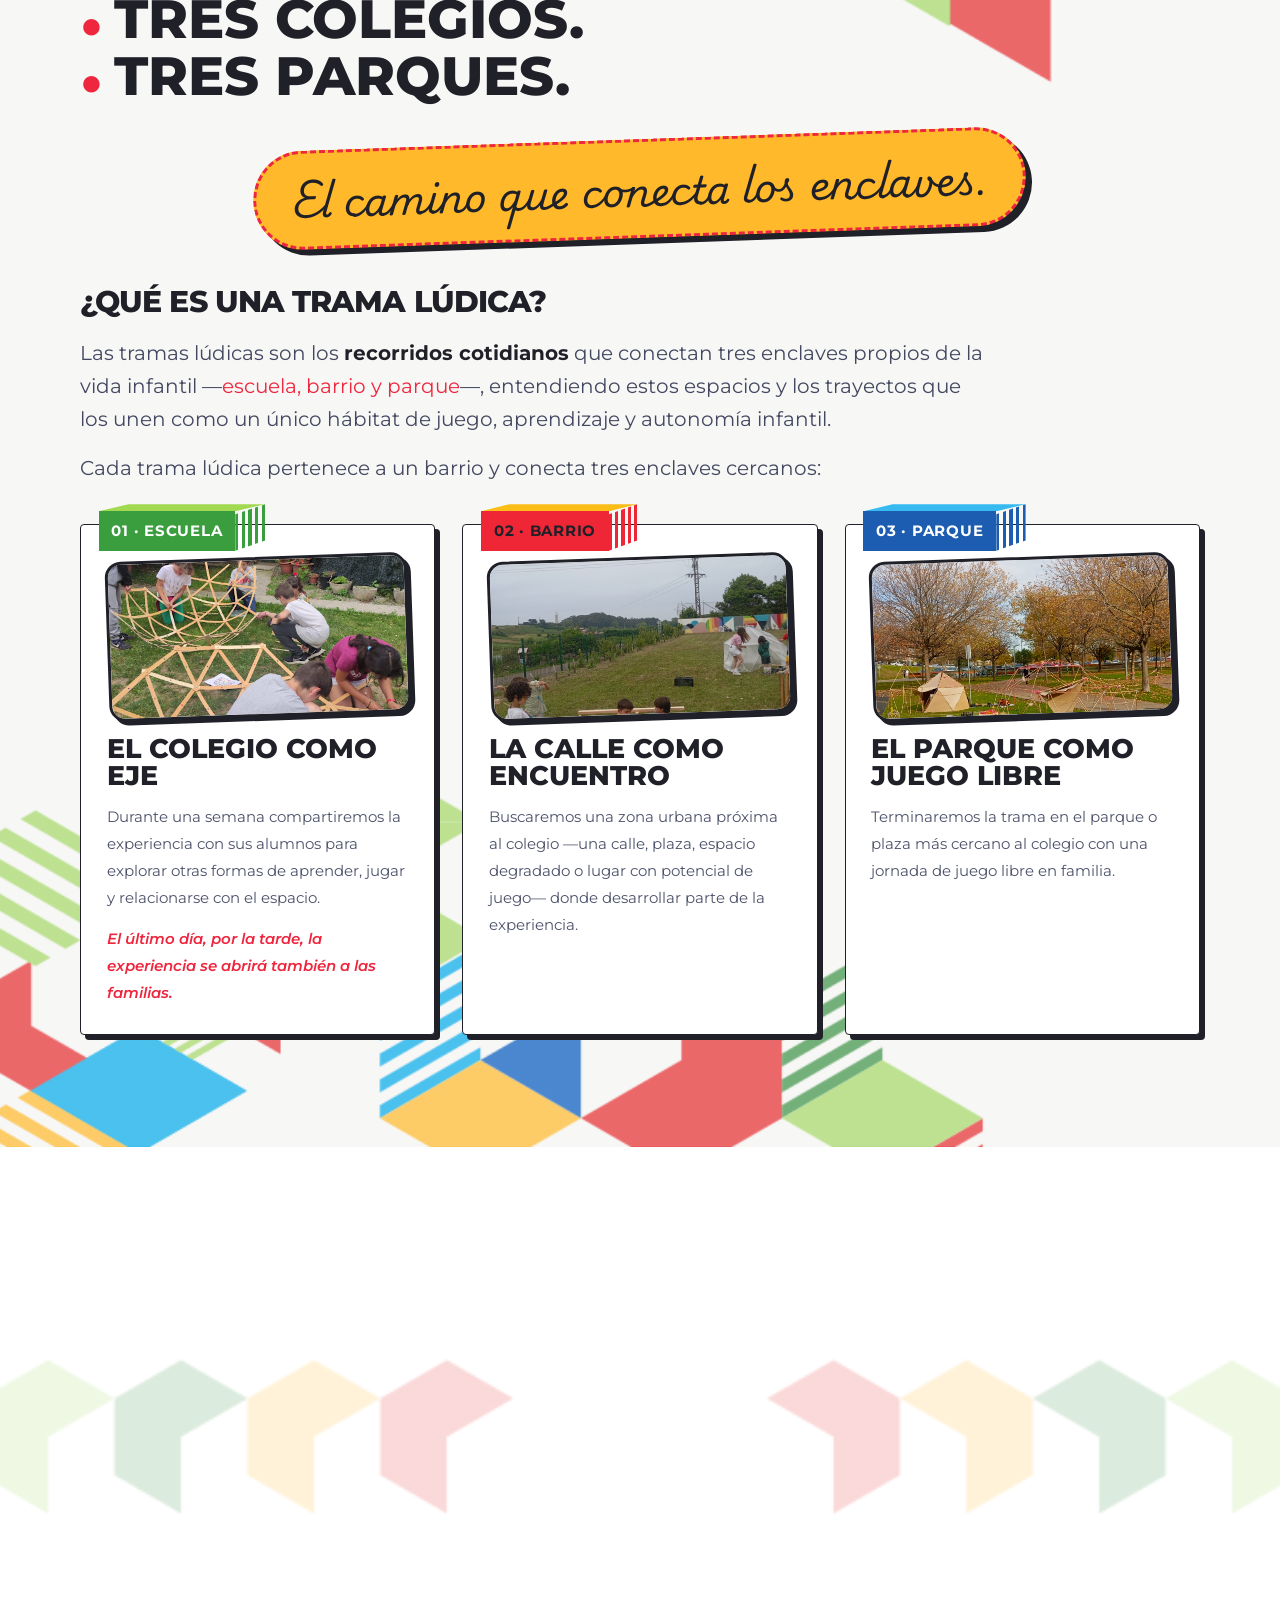
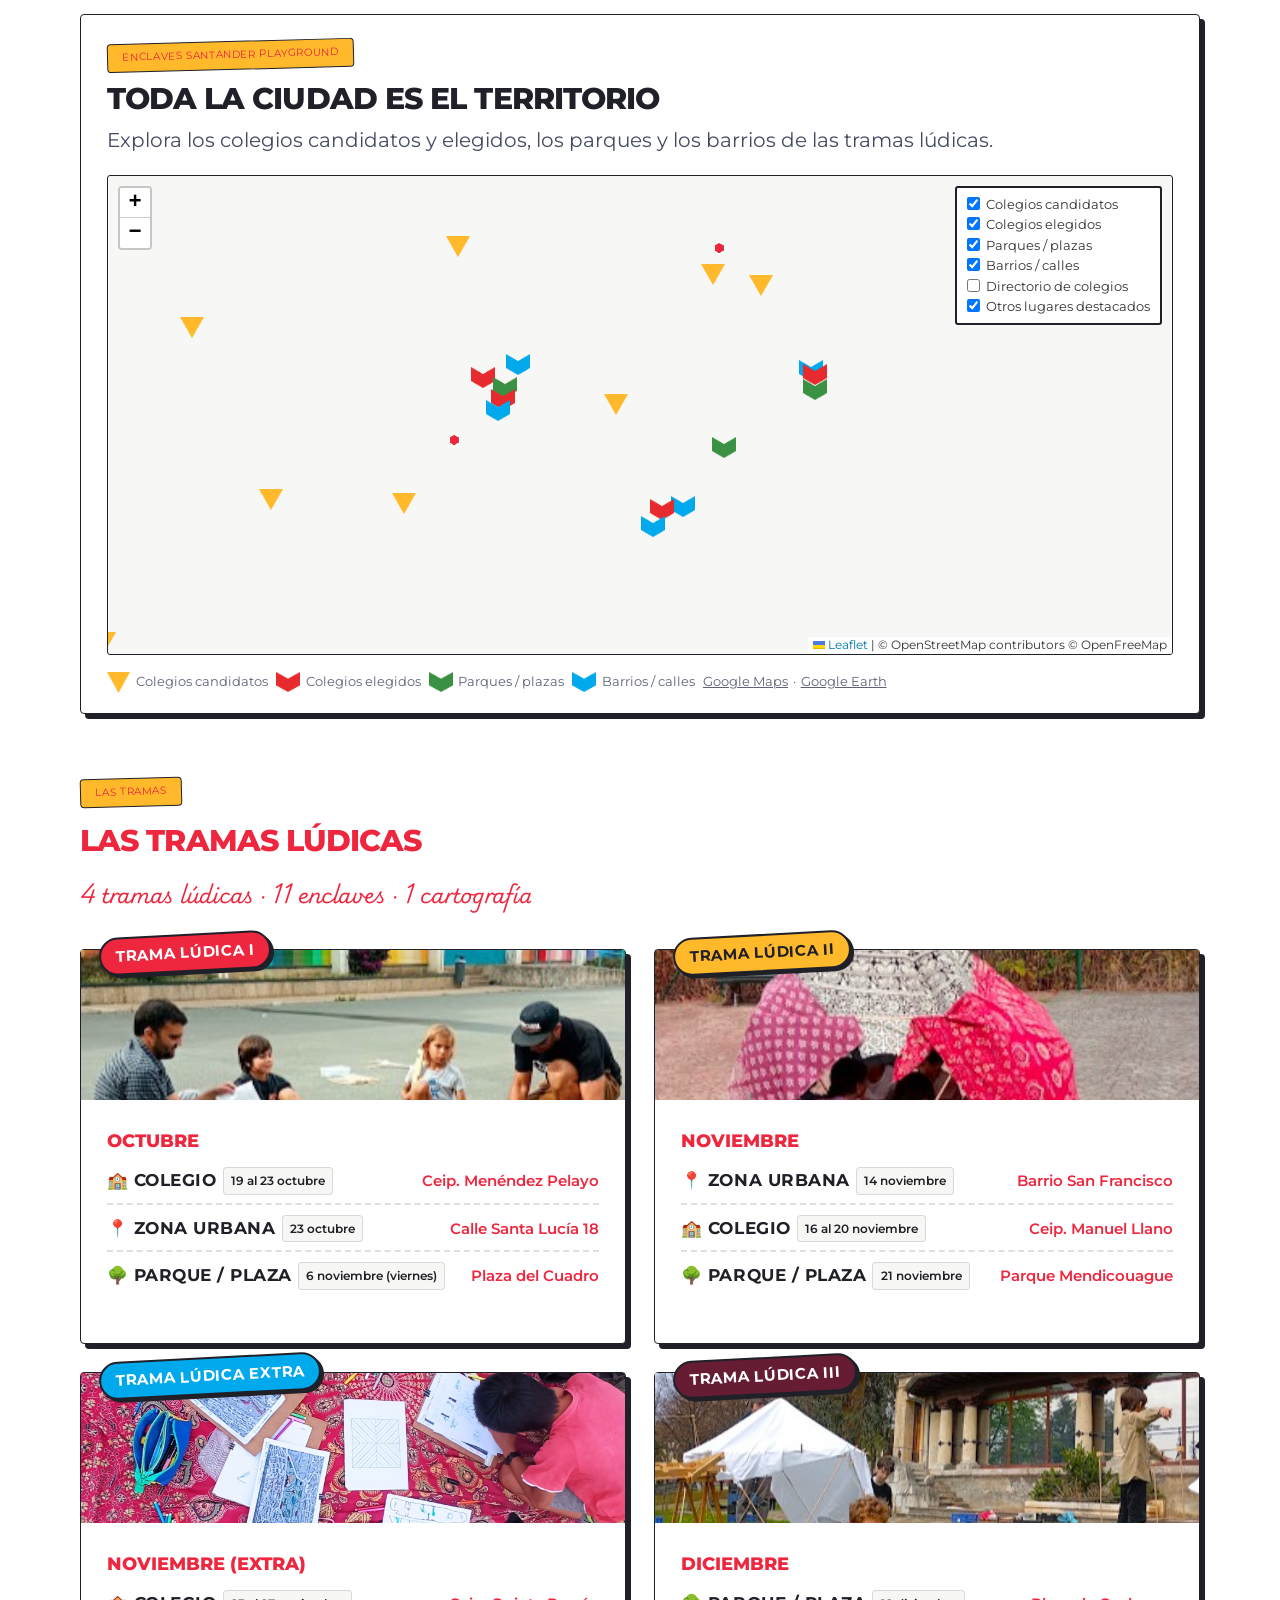
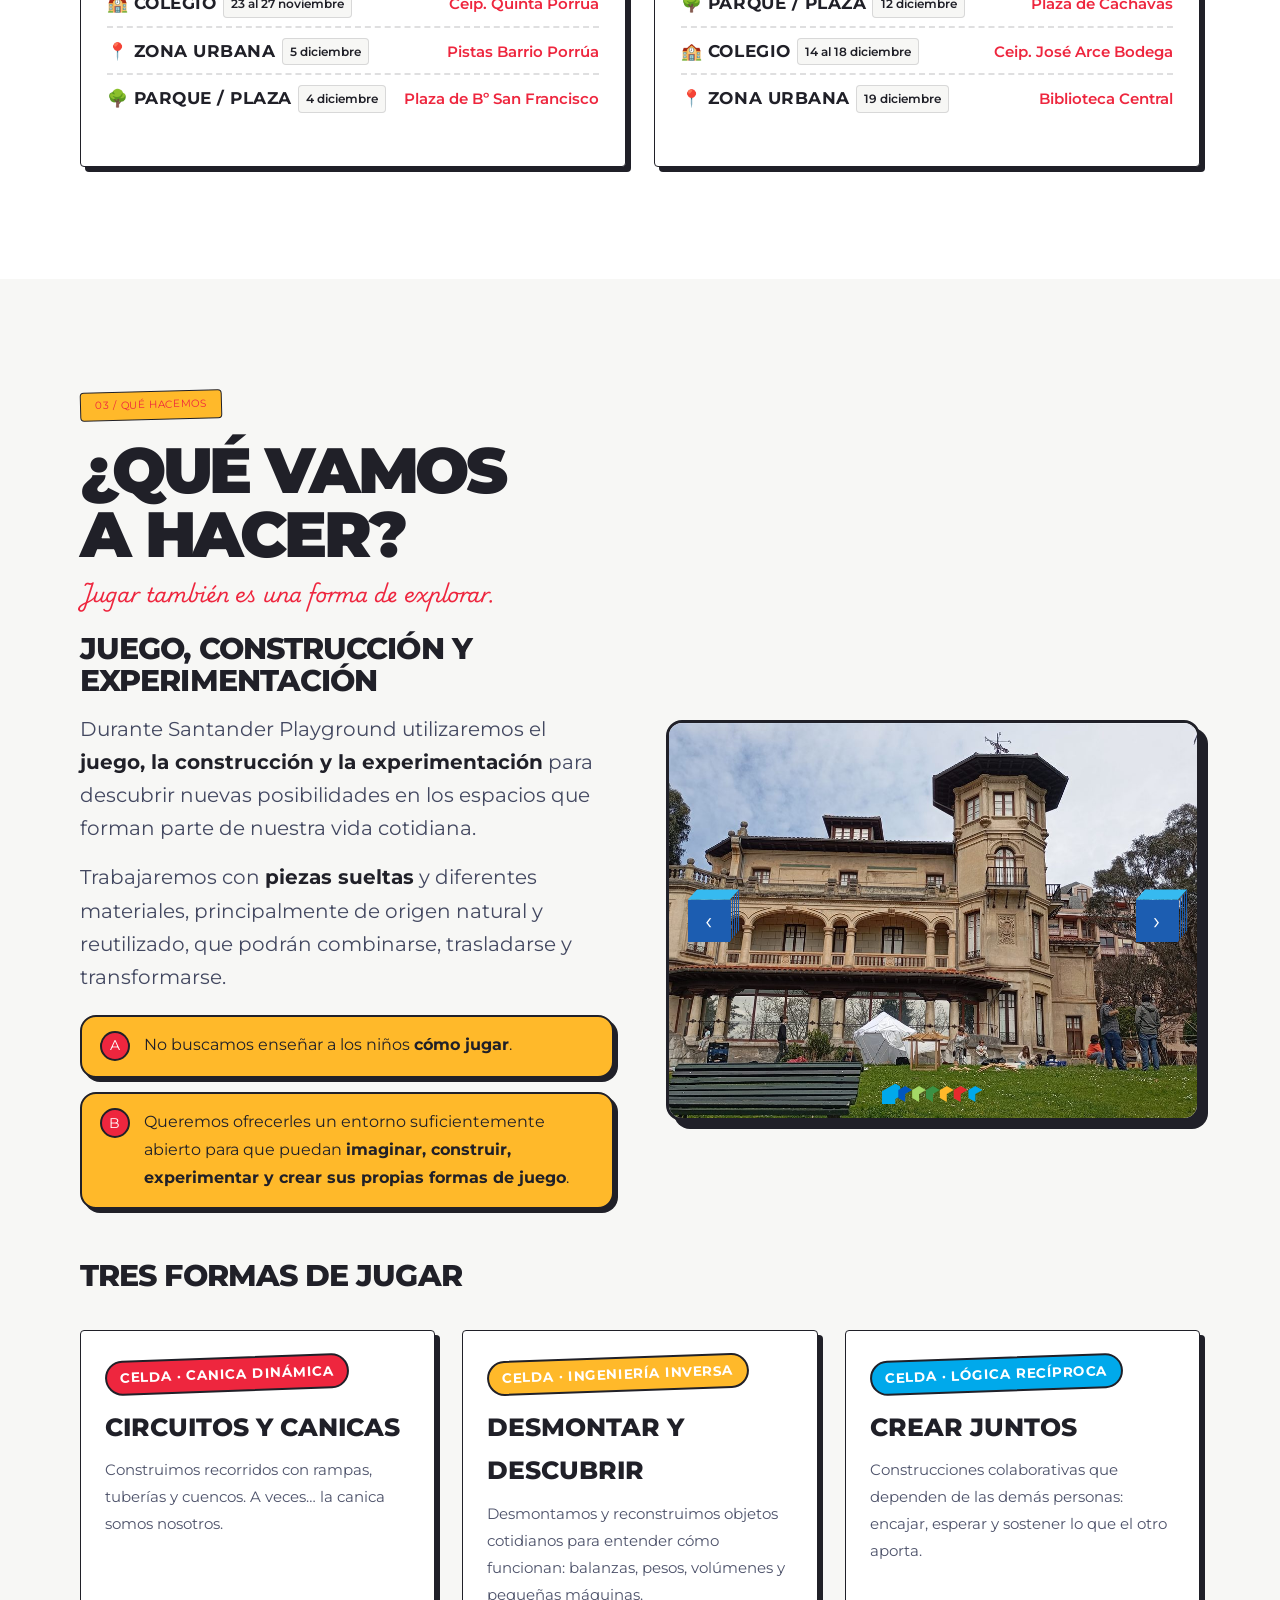
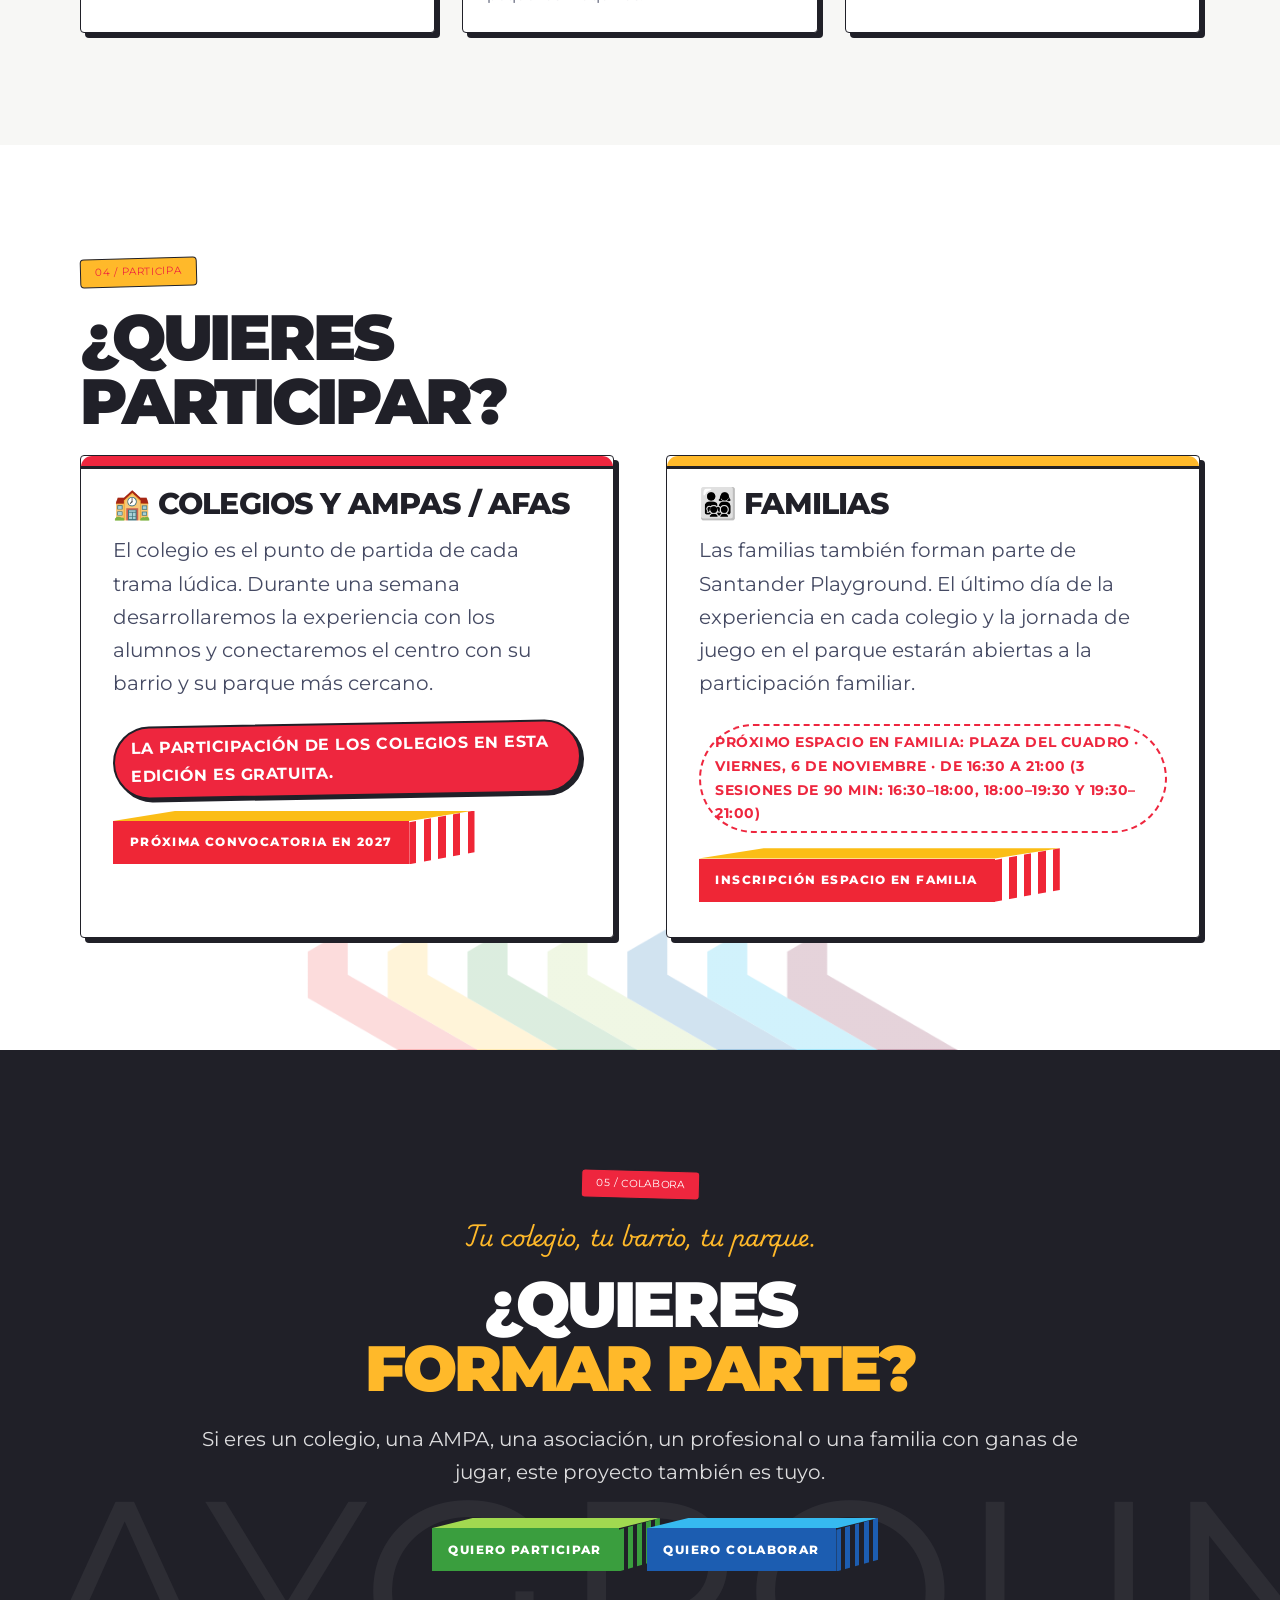
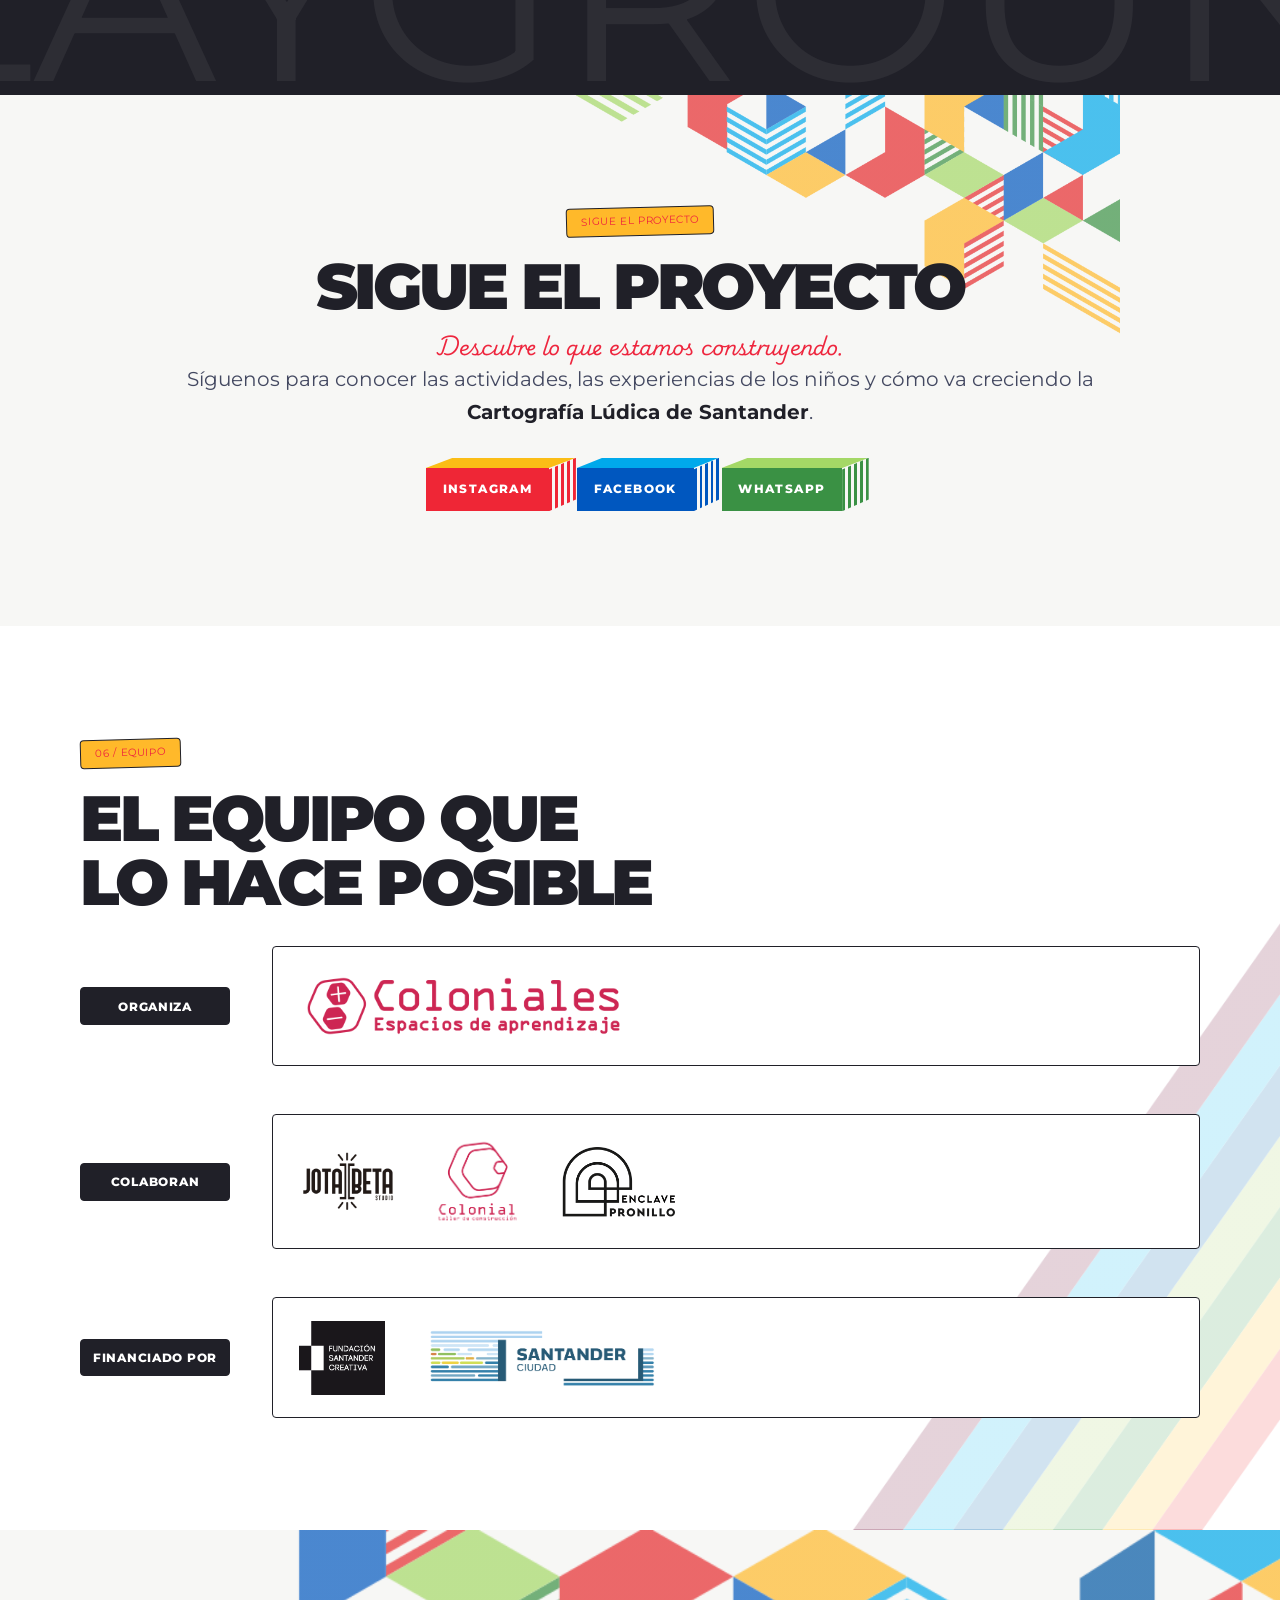
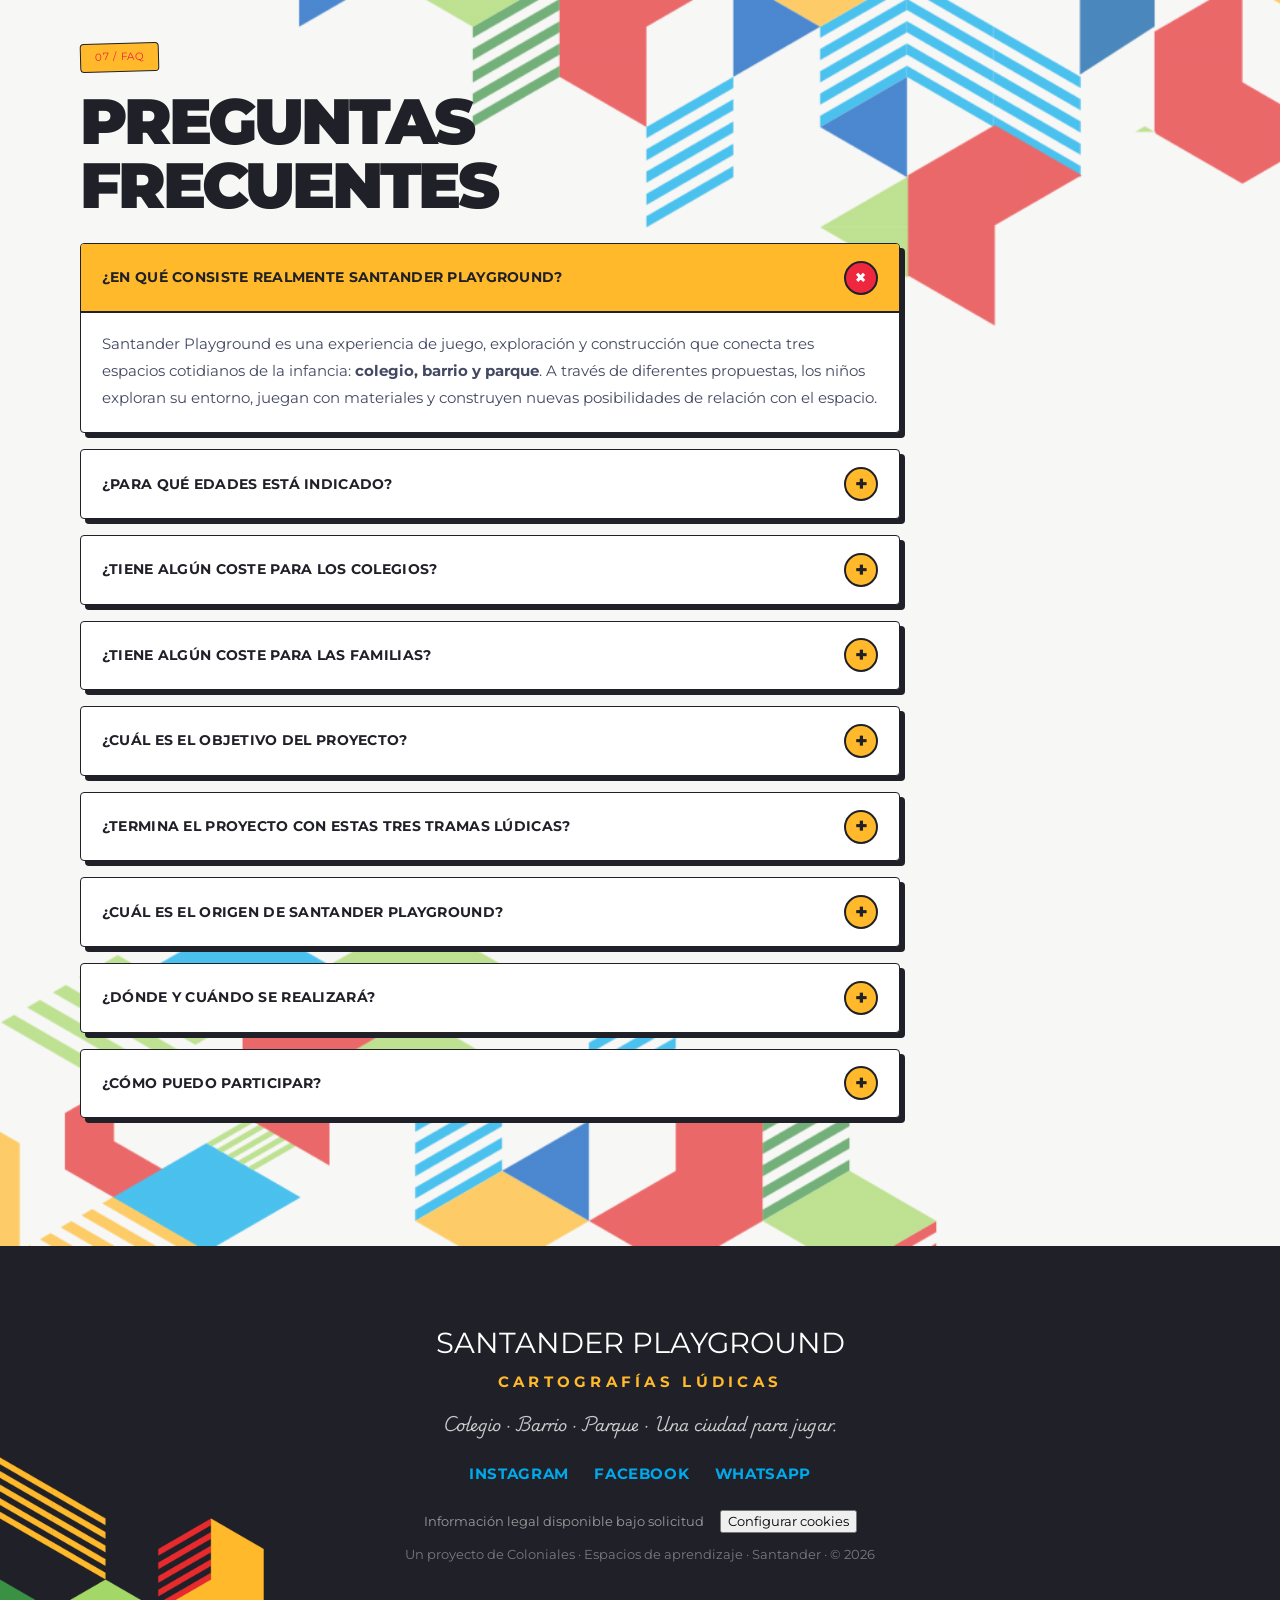
==== commit 7d12972e: "Actualizar fechas y ubicaciones de las tramas Co-authored-by: Copilot <223556219+Copilot@users.norep" ====
--- a/index.html
+++ b/index.html
@@ -2,13 +2,6 @@
 <html lang="es">
 <head>
   <meta charset="UTF-8">
-  <!-- Google Tag Manager -->
-  <script>(function(w,d,s,l,i){w[l]=w[l]||[];w[l].push({'gtm.start':
-  new Date().getTime(),event:'gtm.js'});var f=d.getElementsByTagName(s)[0],
-  j=d.createElement(s),dl=l!='dataLayer'?'&l='+l:'';j.async=true;j.src=
-  'https://www.googletagmanager.com/gtm.js?id='+i+dl;f.parentNode.insertBefore(j,f);
-  })(window,document,'script','dataLayer','GTM-P7KL7NVS');</script>
-  <!-- End Google Tag Manager -->
   <meta name="viewport" content="width=device-width, initial-scale=1.0">
   <title>Santander Playground | Cartografías lúdicas en Santander</title>
   <meta name="description" content="Santander Playground convierte colegio, barrio y parque en espacios para jugar, explorar y construir. Descubre las Cartografías Lúdicas de Santander.">
@@ -38,14 +31,10 @@
 </head>
 <body>
 
-  <!-- Google Tag Manager (noscript) -->
-  <noscript><iframe src="https://www.googletagmanager.com/ns.html?id=GTM-P7KL7NVS"
-  height="0" width="0" style="display:none;visibility:hidden"></iframe></noscript>
-  <!-- End Google Tag Manager (noscript) -->
-
   <div class="spg-progress" aria-hidden="true"><span id="spg-progress-bar"></span></div>
 
-  <header class="spg-header" id="top">
+  <div id="top" aria-hidden="true"></div>
+  <header class="spg-header">
     <div class="spg-inner spg-header-in">
       <a class="spg-logo" href="#top" aria-label="Santander Playground, volver arriba">
         <img class="spg-logo-img" src="img/logo-santander-playground.png" alt="Santander Playground" width="187" height="36">
@@ -306,12 +295,12 @@
                 <em class="spg-t-val">Ceip. Quinta Porrúa</em>
               </p>
               <p>
-                <span class="spg-t-row">📍 Zona urbana <small class="spg-t-date">28 noviembre</small></span>
-                <em class="spg-t-val">Barrio Porrúa (canchas)</em>
-              </p>
-              <p>
-                <span class="spg-t-row">🌳 Parque / plaza <small class="spg-t-date">21 noviembre</small></span>
-                <em class="spg-t-val">Parque Mendicouague</em>
+                <span class="spg-t-row">📍 Zona urbana <small class="spg-t-date">5 diciembre</small></span>
+                <em class="spg-t-val">Pistas Barrio Porrúa</em>
+              </p>
+              <p>
+                <span class="spg-t-row">🌳 Parque / plaza <small class="spg-t-date">4 diciembre</small></span>
+                <em class="spg-t-val">Plaza de Bº San Francisco</em>
               </p>
             </div>
           </article>
@@ -332,7 +321,7 @@
               </p>
               <p>
                 <span class="spg-t-row">📍 Zona urbana <small class="spg-t-date">19 diciembre</small></span>
-                <em class="spg-t-val">Biblioteca Central o Tabacalera</em>
+                <em class="spg-t-val">Biblioteca Central</em>
               </p>
             </div>
           </article>
@@ -600,10 +589,24 @@
       </p>
       <p class="spg-footer-legal">
         <span>Información legal disponible bajo solicitud</span>
+        <button class="spg-cookie-settings" id="spg-cookie-settings" type="button">Configurar cookies</button>
       </p>
       <p class="spg-footer-copy">Un proyecto de Coloniales · Espacios de aprendizaje · Santander · © 2026</p>
     </div>
   </footer>
+
+  <section class="spg-cookie-banner" id="spg-cookie-banner" aria-label="Preferencias de cookies" hidden>
+    <div class="spg-cookie-content">
+      <div>
+        <h2>Tu privacidad importa</h2>
+        <p>Usamos Google Analytics para conocer el uso de esta web. Solo se activará si aceptas las cookies analíticas; puedes cambiar tu decisión cuando quieras desde el pie de página.</p>
+      </div>
+      <div class="spg-cookie-actions">
+        <button class="spg-cookie-reject" id="spg-cookie-reject" type="button">Rechazar</button>
+        <button class="spg-cookie-accept" id="spg-cookie-accept" type="button">Aceptar analíticas</button>
+      </div>
+    </div>
+  </section>
 
   <script src="vendor/leaflet.js"></script>
   <script src="mapa-colegios.js"></script>
